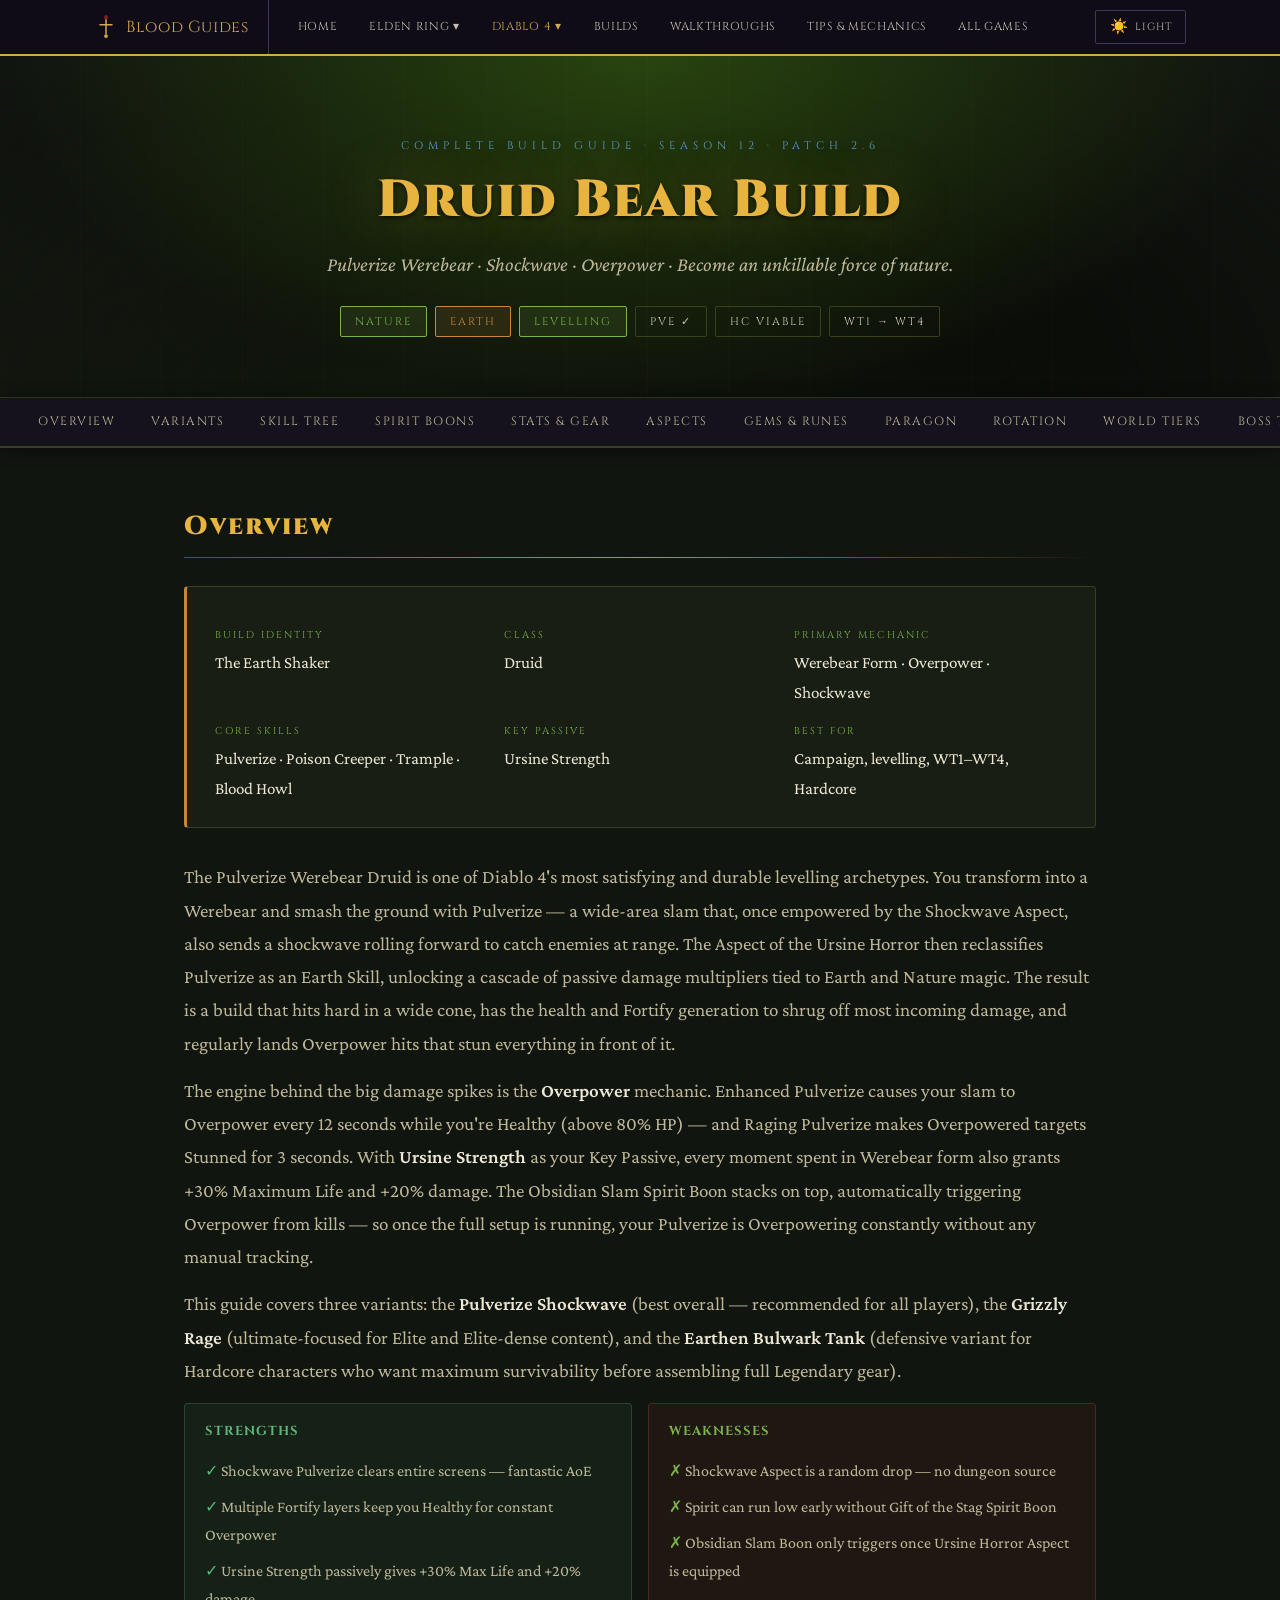
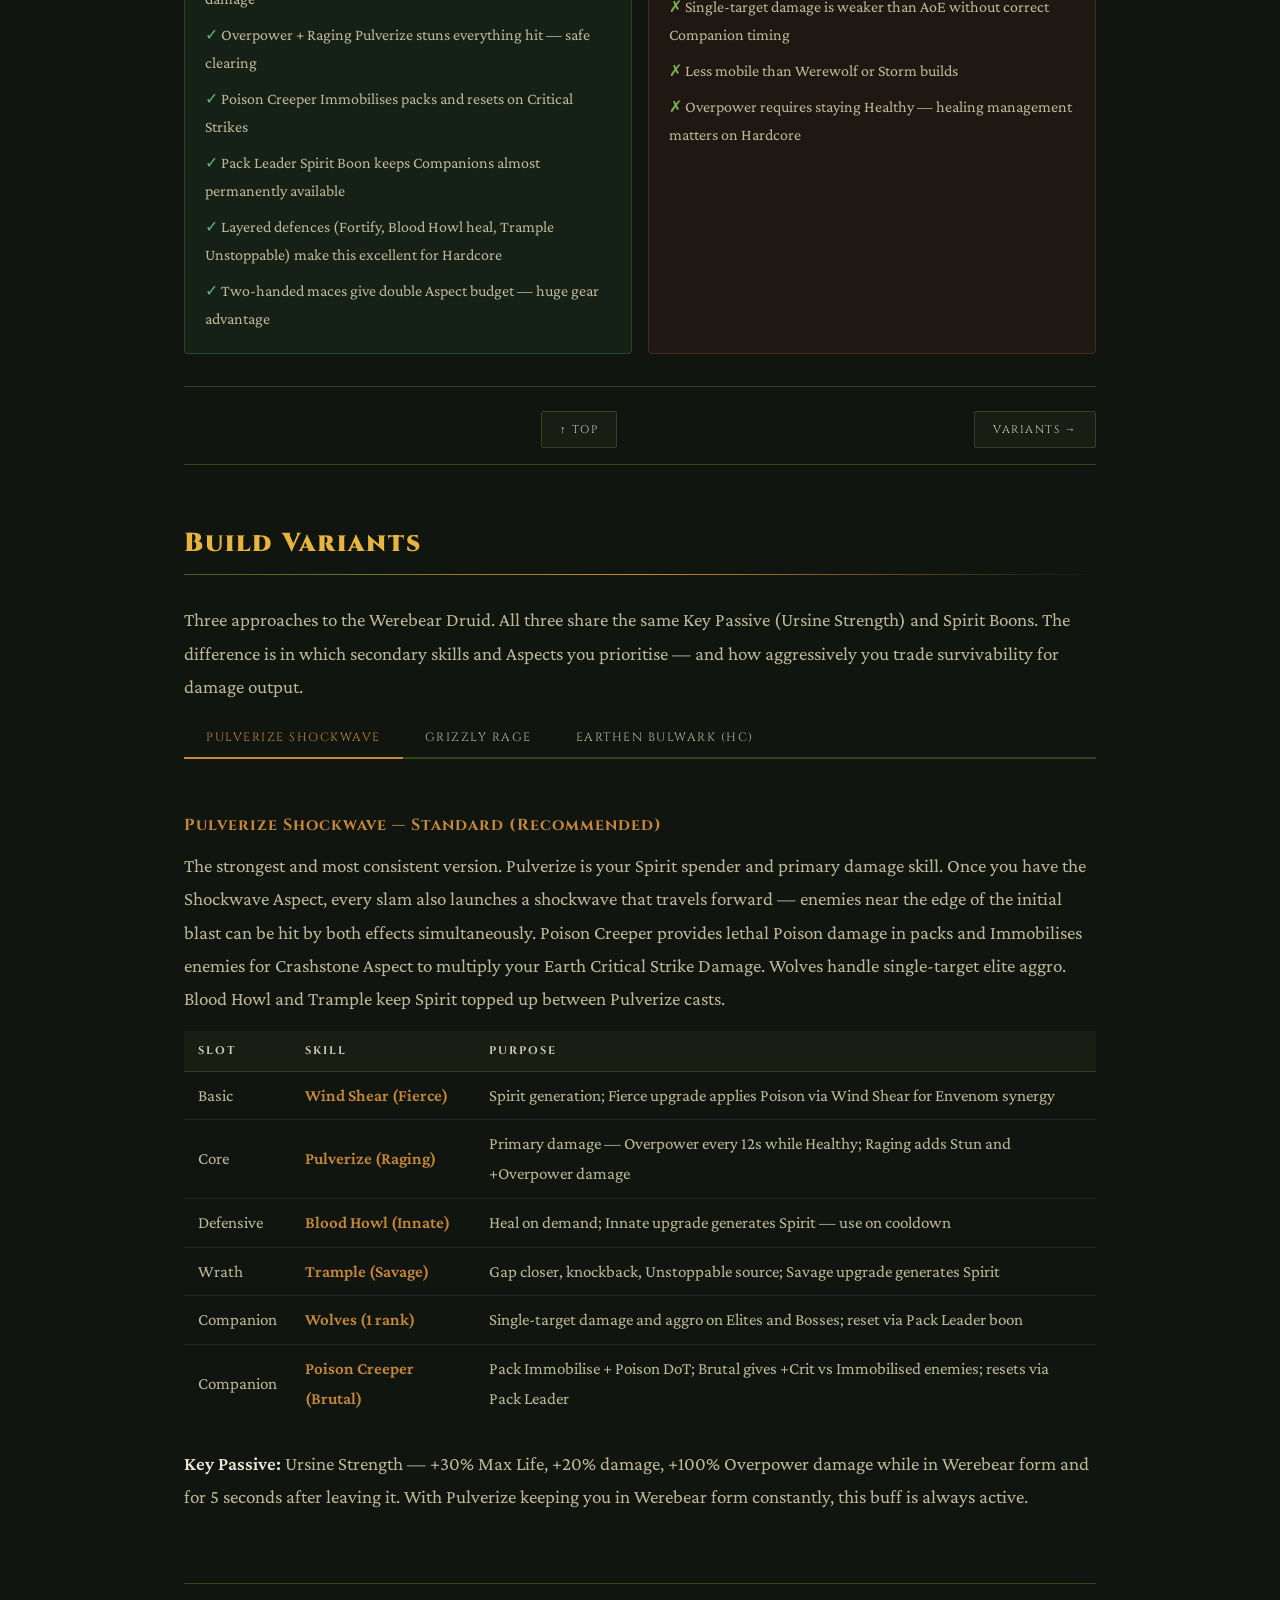
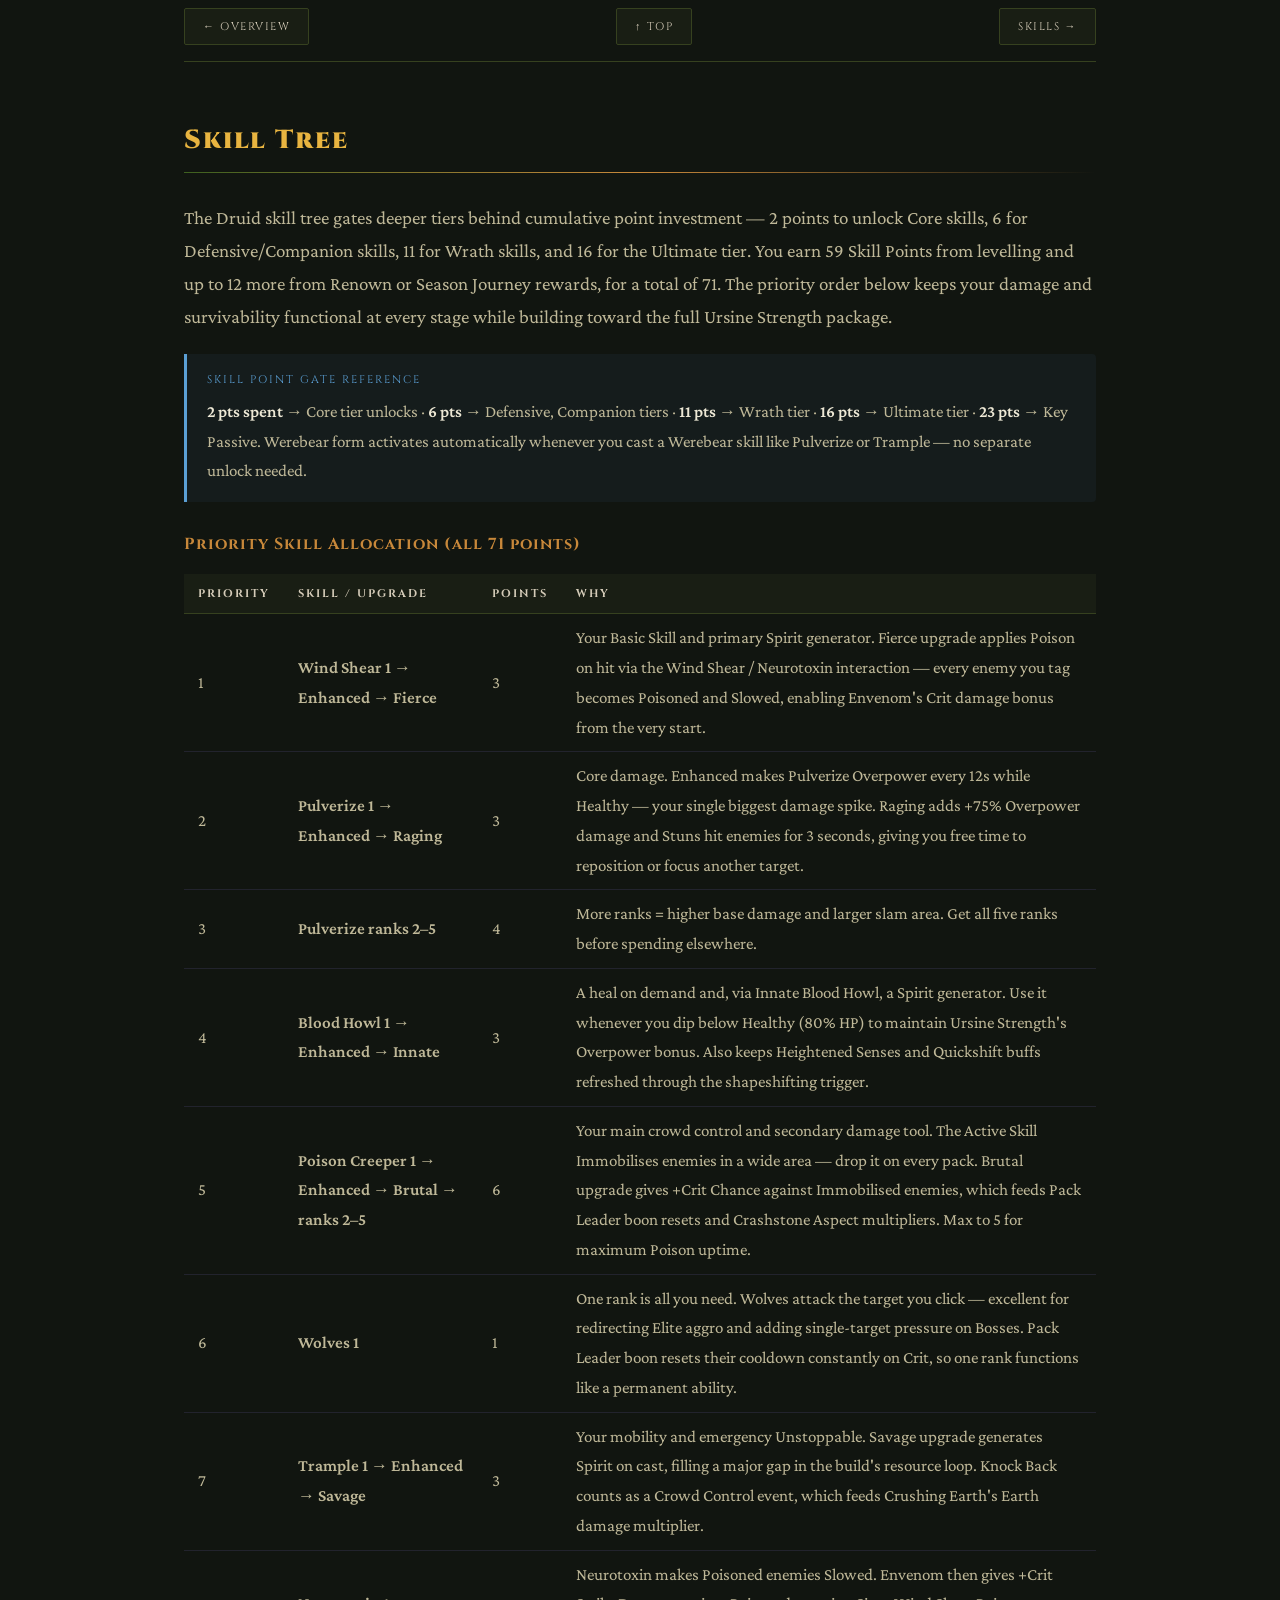
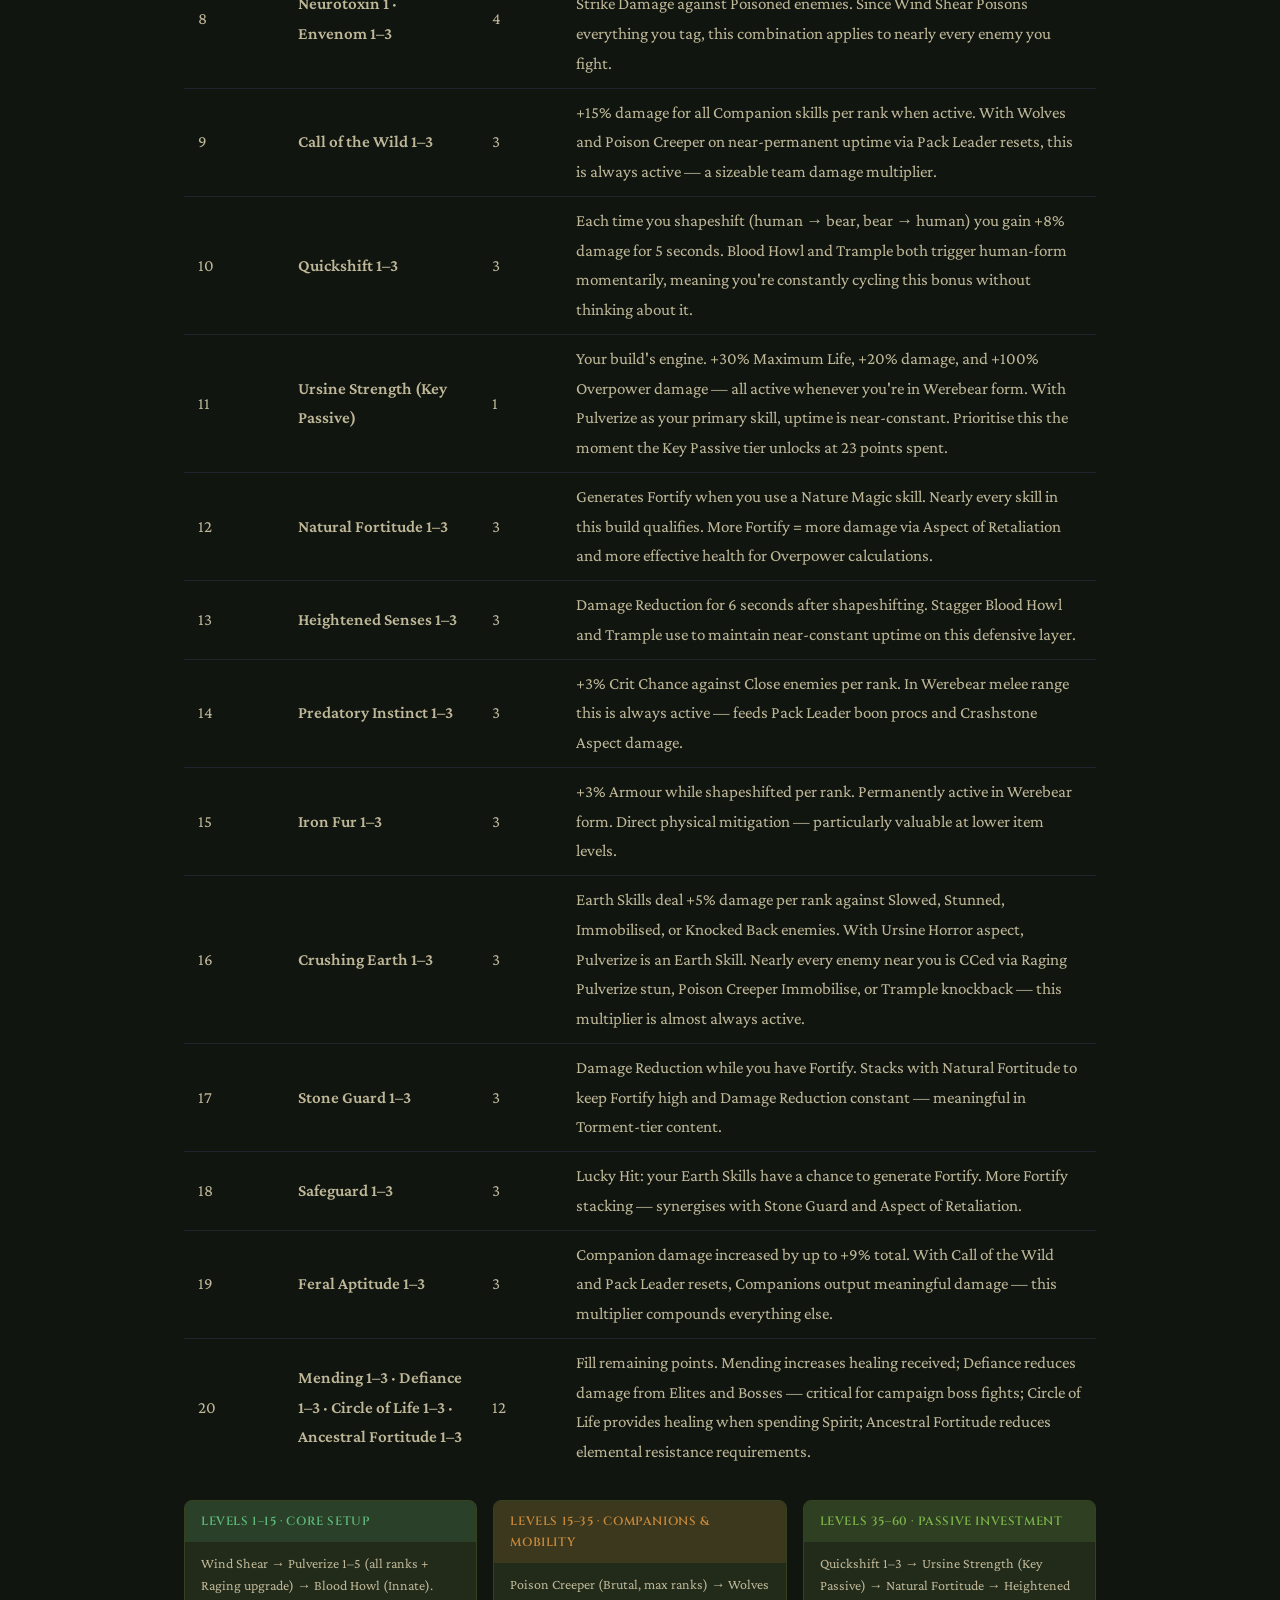
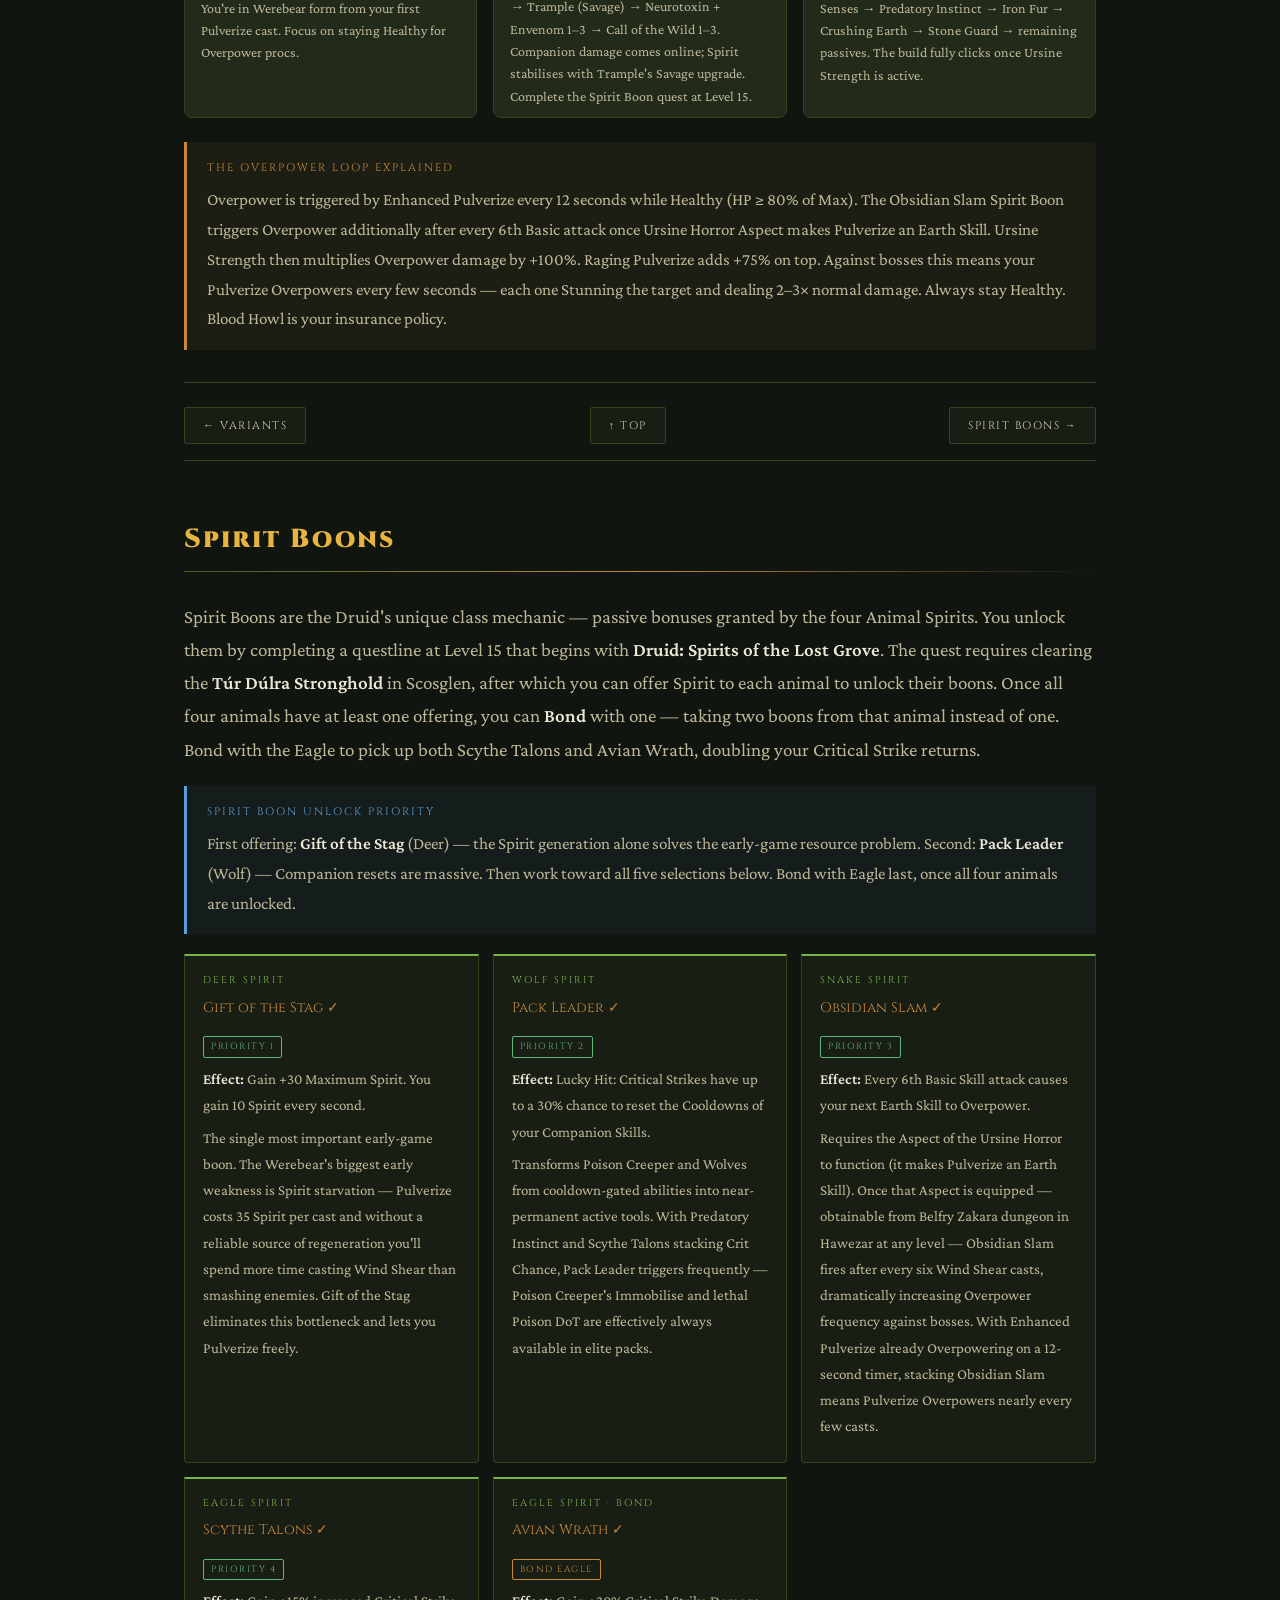
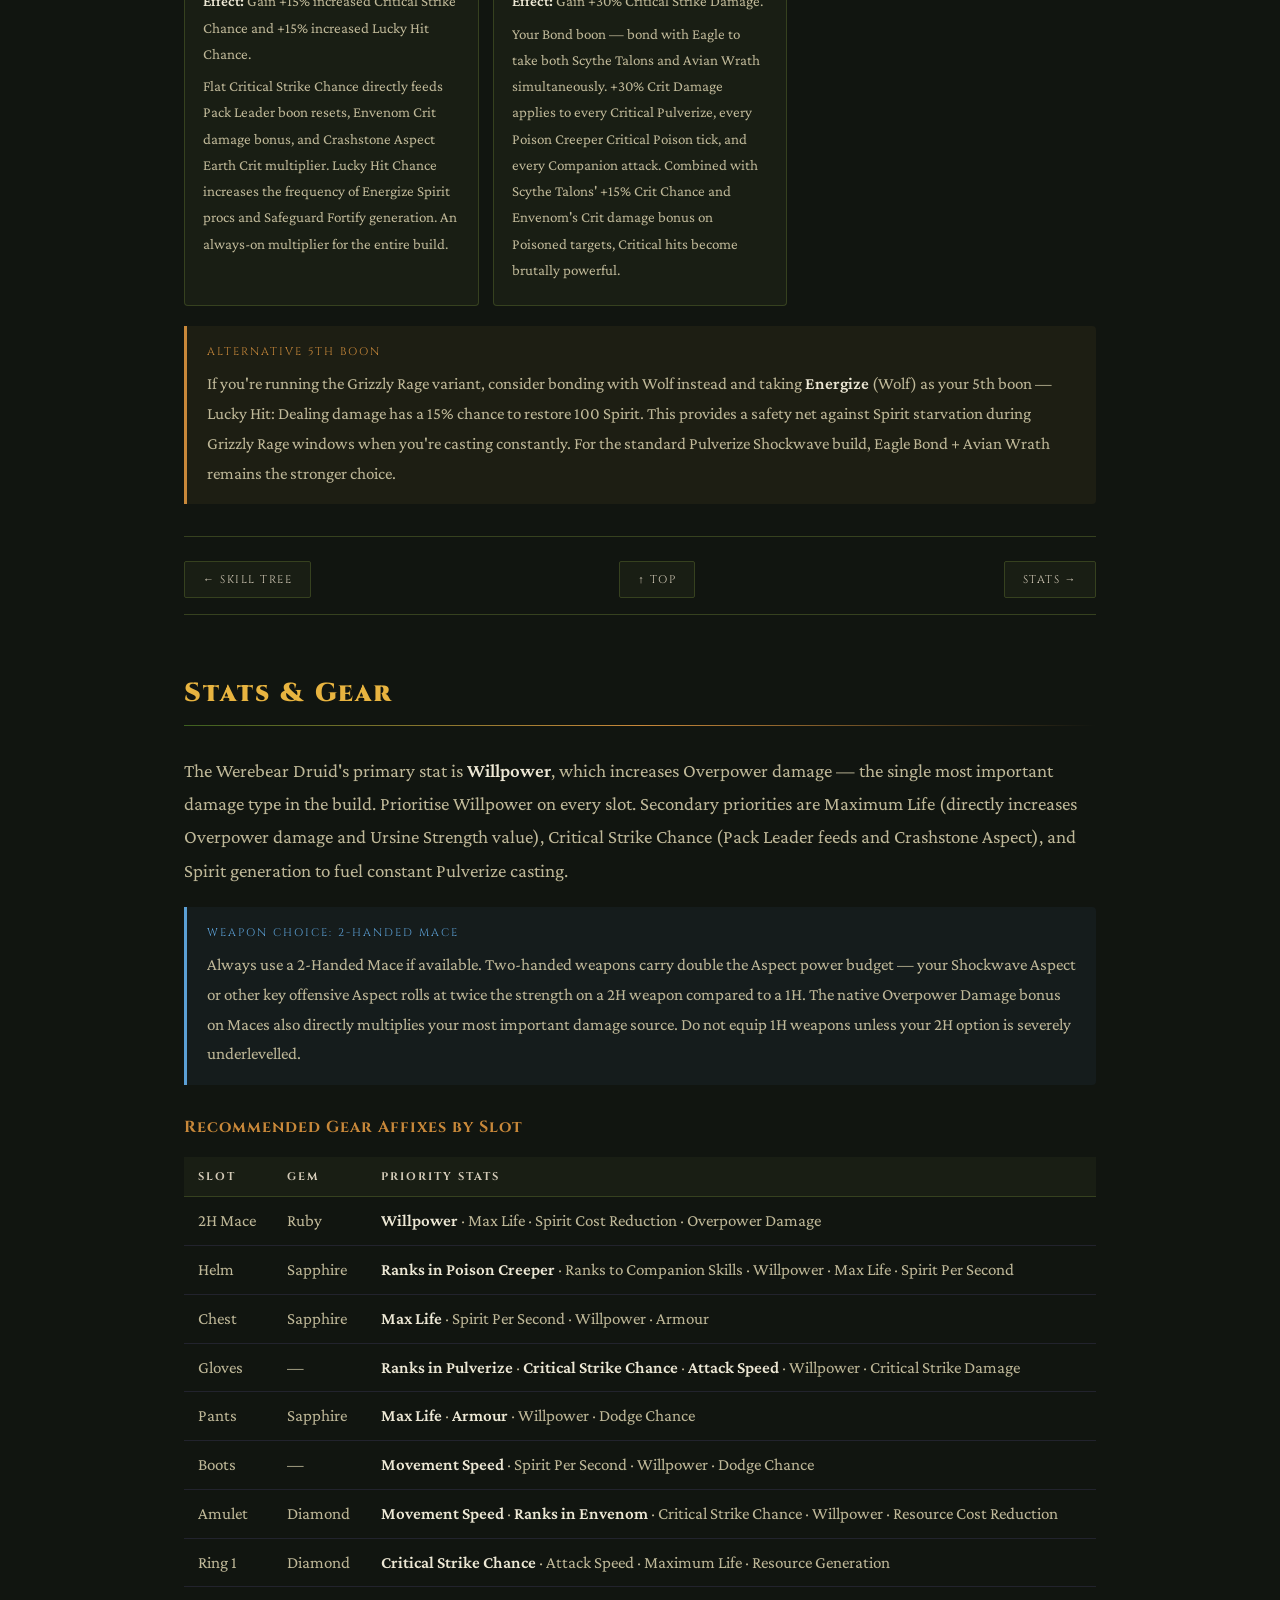
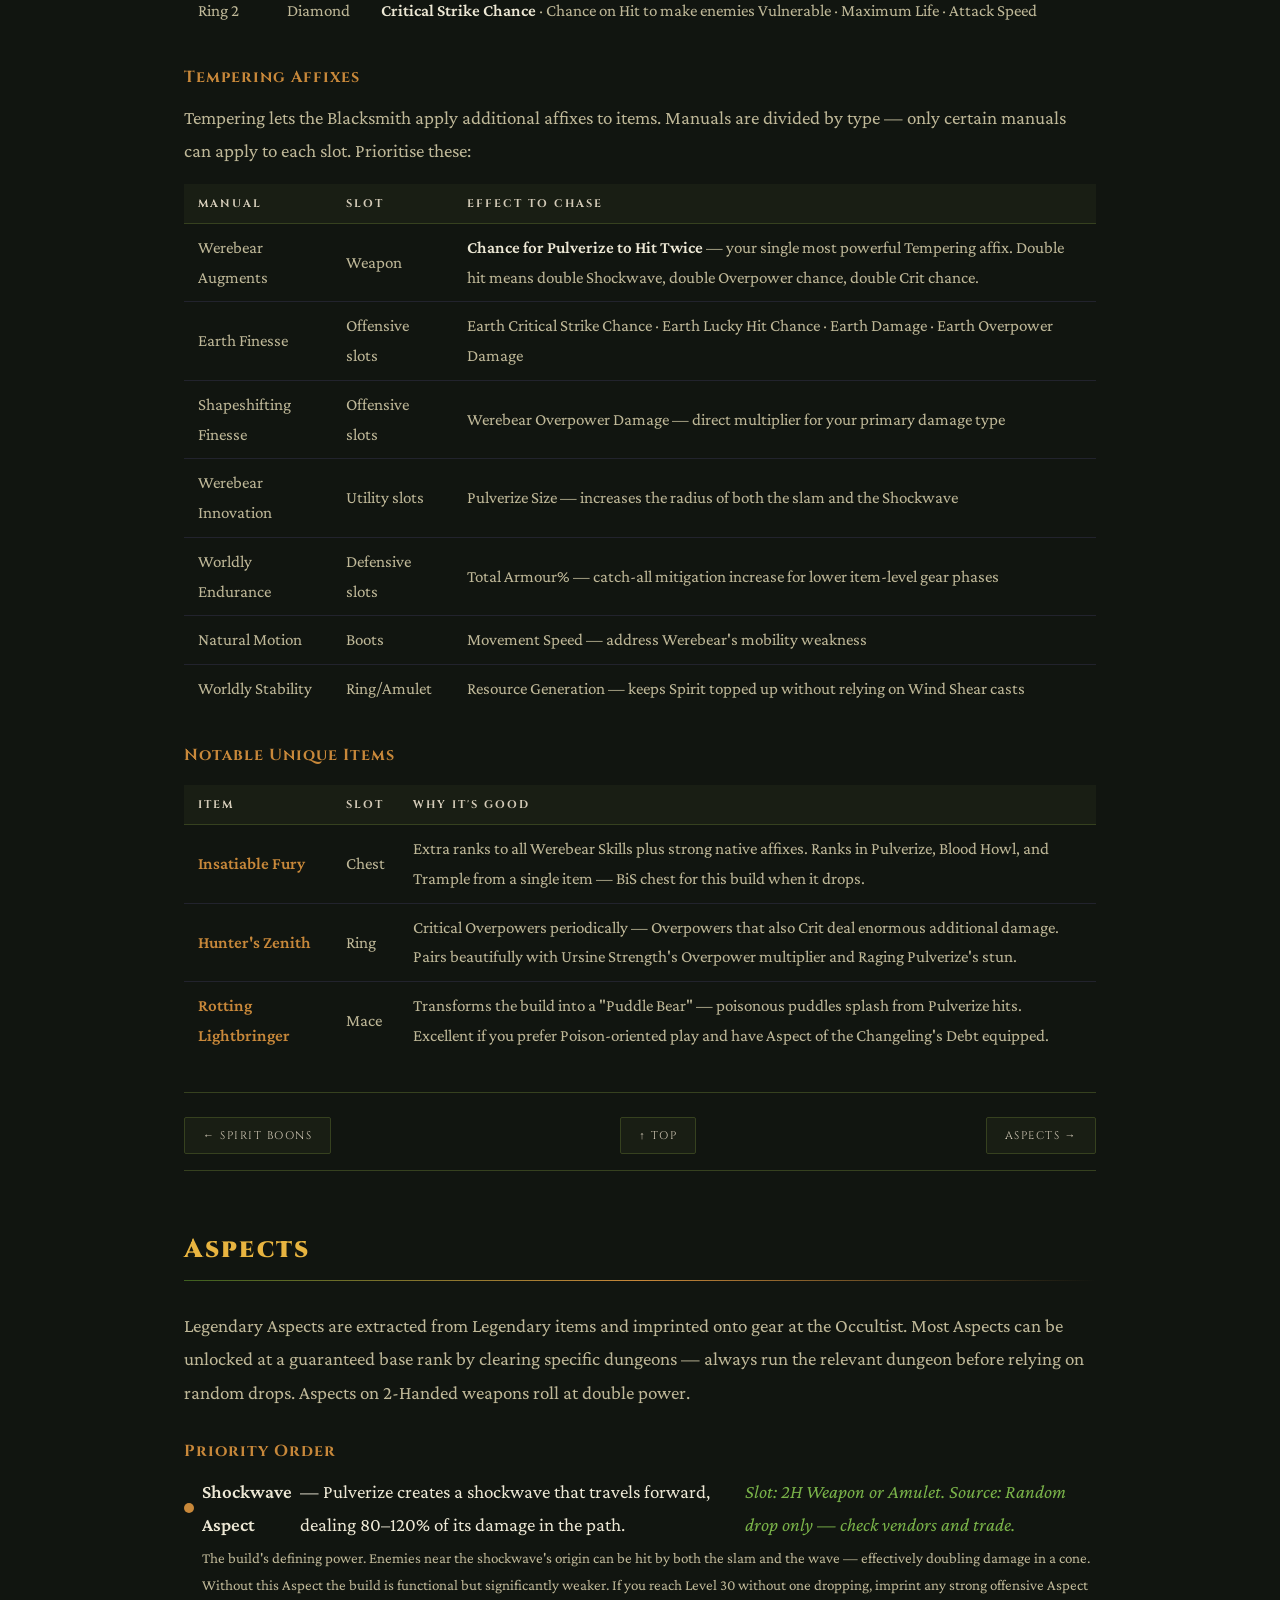
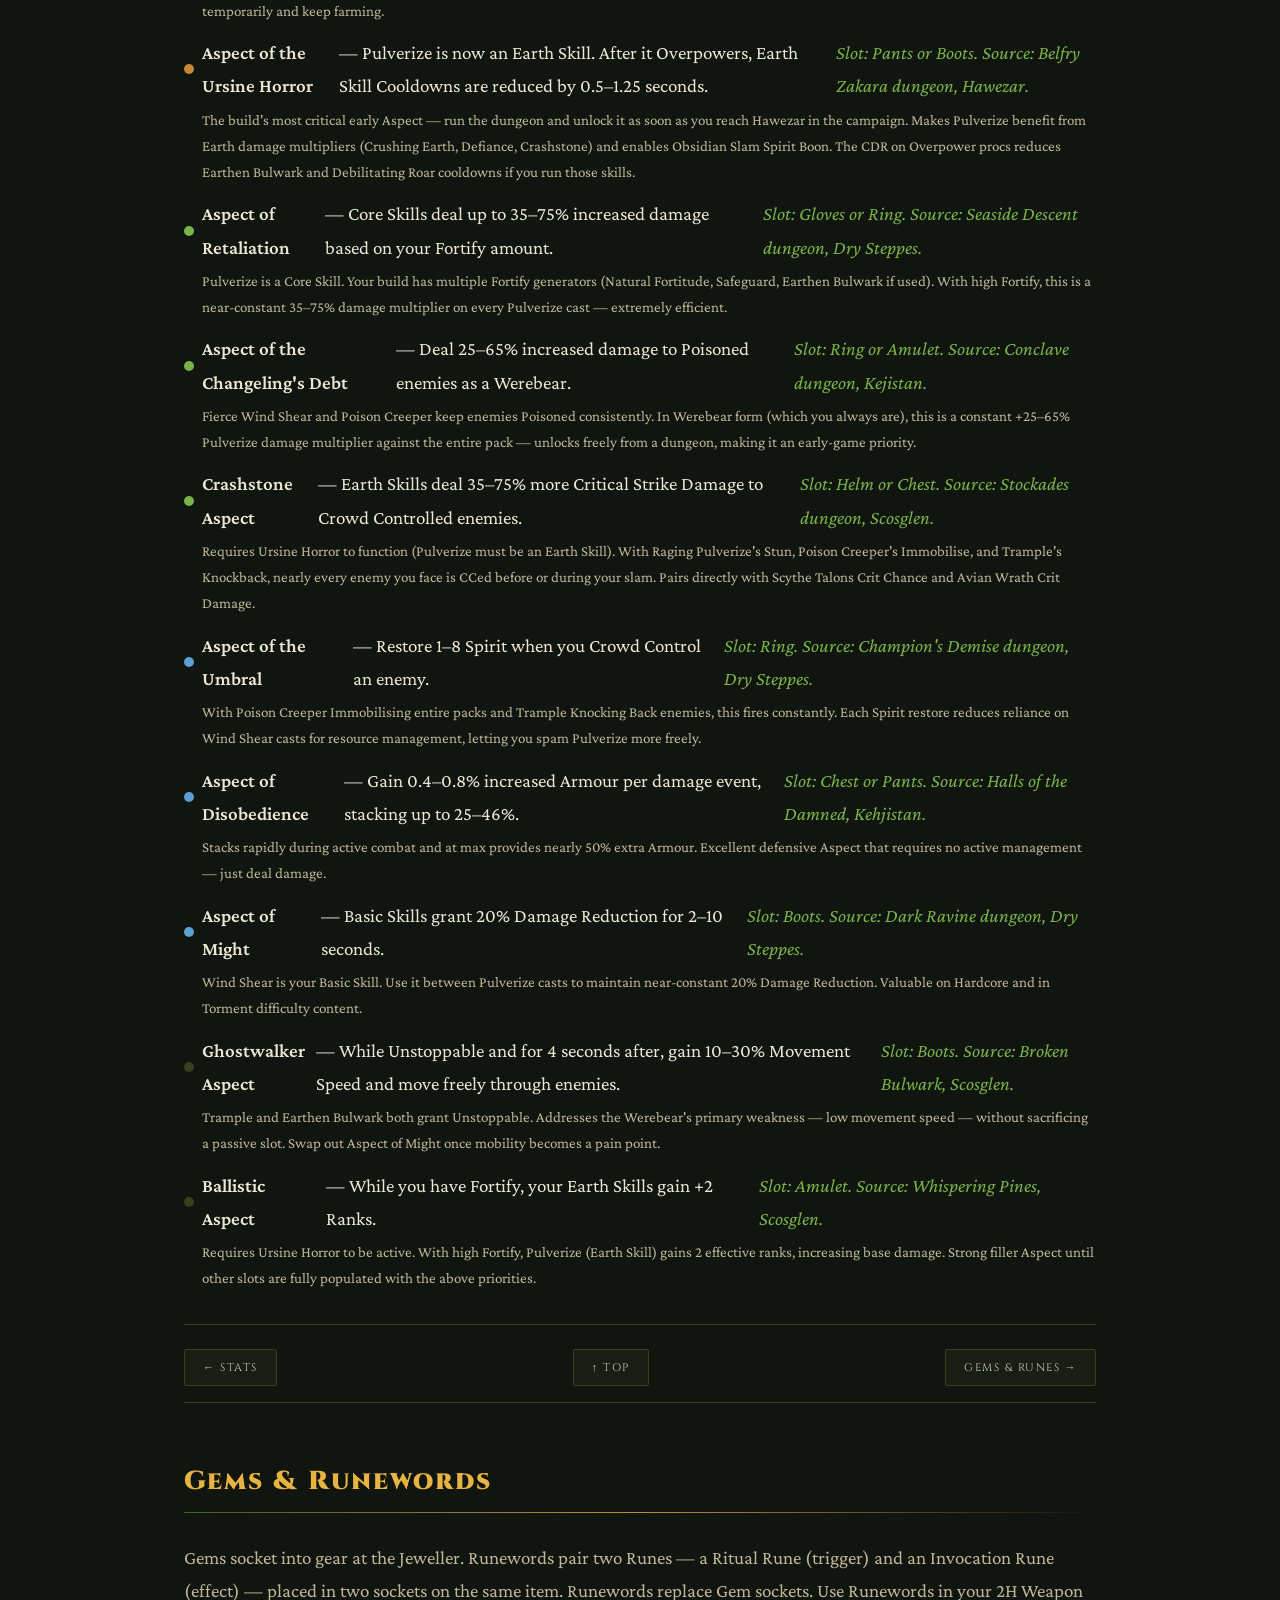
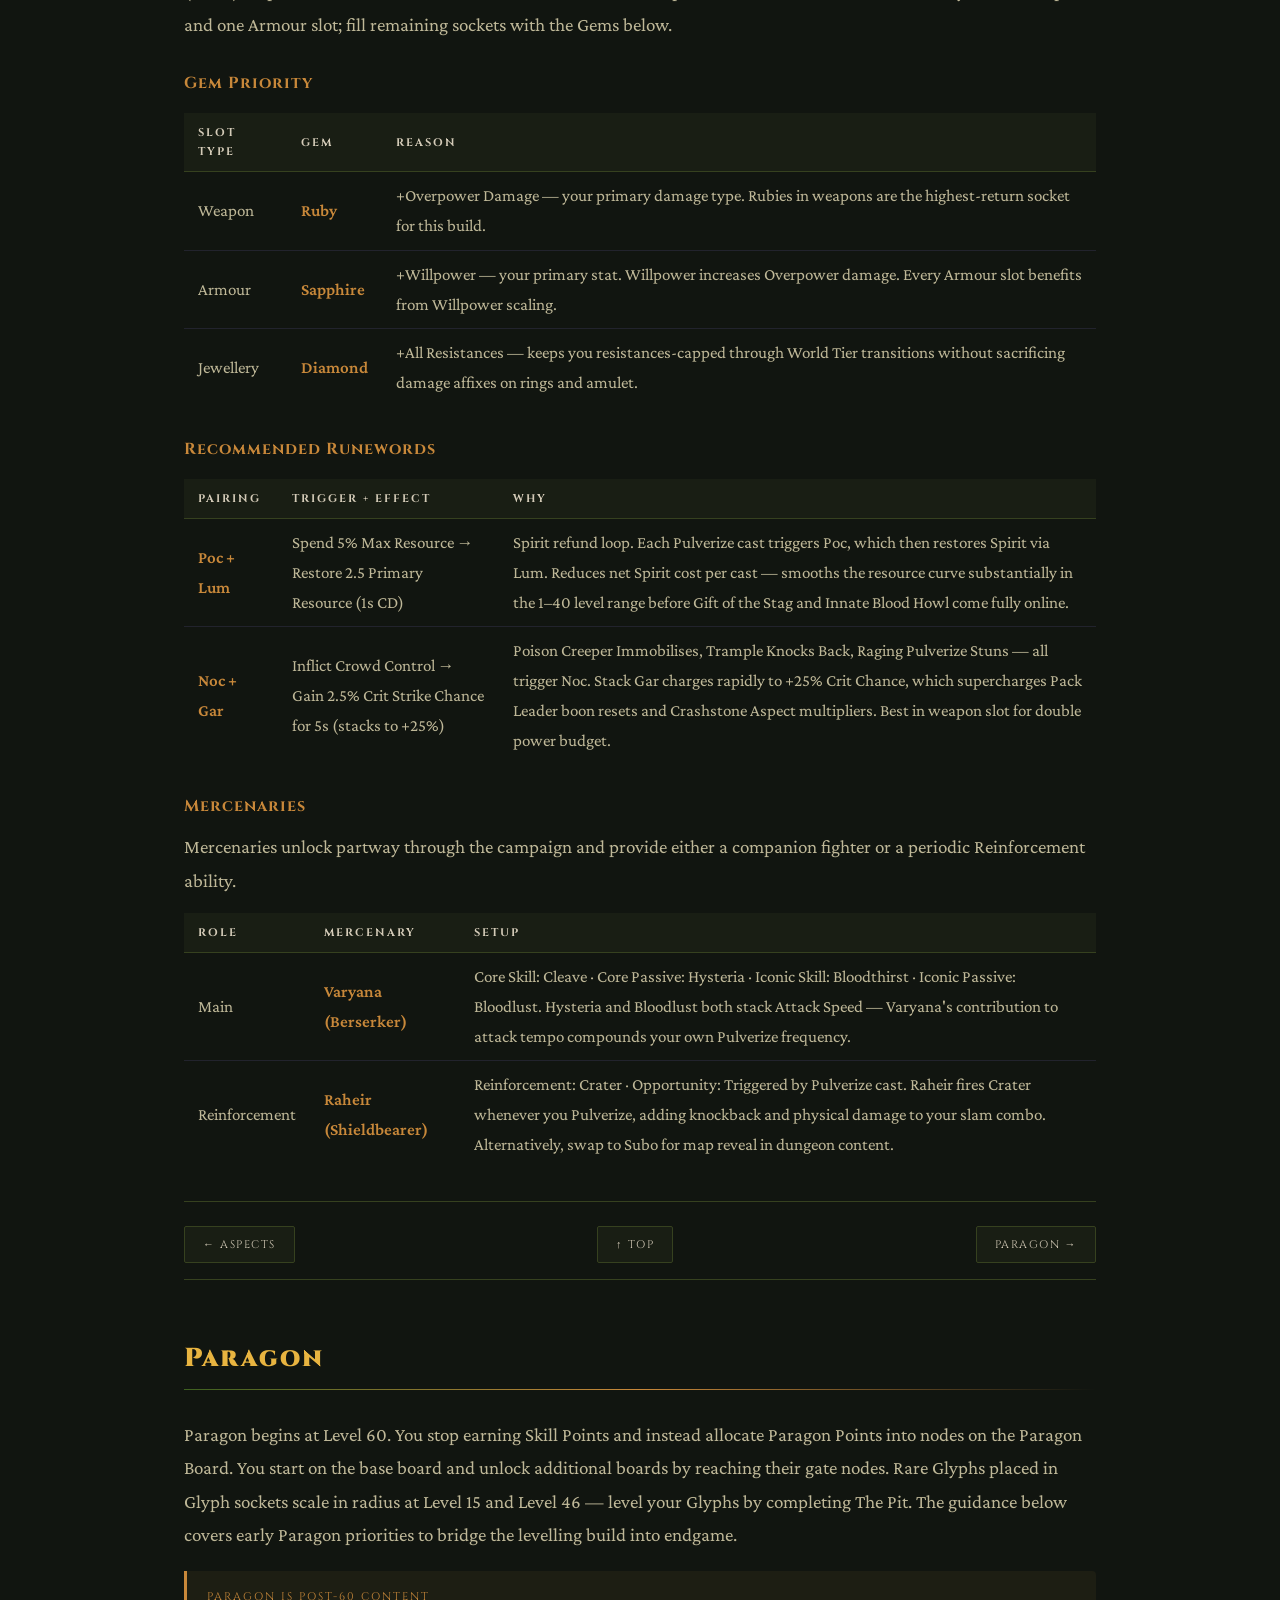
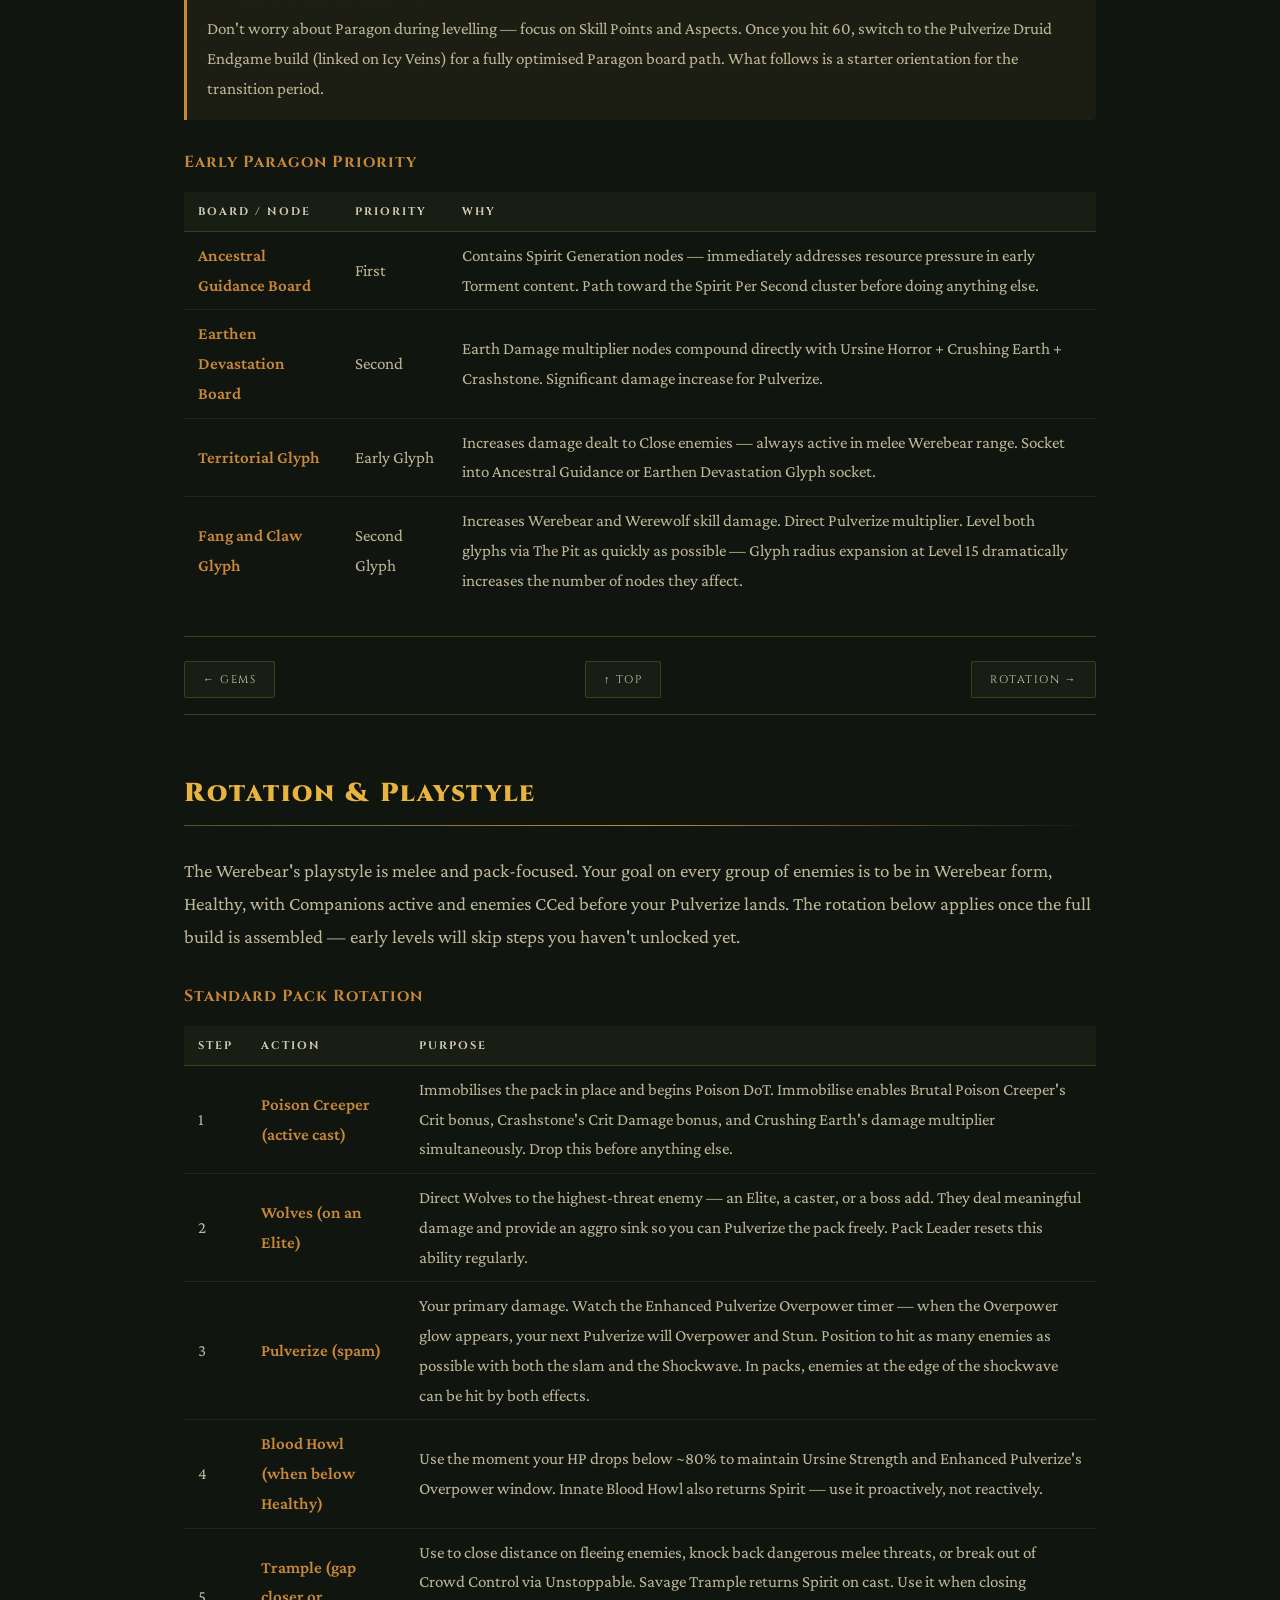
==== diablo4-druid-bear-build/index.html @ 343bcb77 "Add druid build and updates" ====
<!DOCTYPE html>
<html lang="en">
<head>
<meta charset="UTF-8">
<meta name="viewport" content="width=device-width, initial-scale=1.0">
<title>Diablo 4 Druid Bear Build | Pulverize Werebear Levelling Guide</title>
<meta name="description" content="Diablo 4 Druid Werebear levelling build guide. Best skill tree, Spirit Boons, Aspects, gear, and rotation for Pulverize Bear. Updated Season 12 patch 2.6.">
<meta property="og:title" content="Diablo 4 Druid Bear Build | Pulverize Werebear Levelling Guide">
<meta property="og:description" content="Become an unstoppable earth-shattering Werebear. Full Pulverize Druid build — skills, Spirit Boons, Aspects, boss tips. The definitive D4 Druid levelling guide.">
<meta property="og:url" content="https://bloodguides.pages.dev/diablo4-druid-bear-build/">
<meta property="og:site_name" content="Blood Guides">
<meta property="og:image" content="https://bloodguides.pages.dev/og-image.png">
<meta name="twitter:card" content="summary_large_image">
<meta name="twitter:image" content="https://bloodguides.pages.dev/og-image.png">
<link rel="icon" type="image/svg+xml" href="/favicon.svg">
<link rel="preconnect" href="https://fonts.googleapis.com">
<link href="https://fonts.googleapis.com/css2?family=Cinzel:wght@400;600;900&family=Crimson+Pro:ital,wght@0,300;0,400;0,600;1,300;1,400&display=swap" rel="stylesheet">
<link rel="stylesheet" href="/site.css">
<style>
/* Page-specific variables — Druid earth/forest theme */
:root {
  --bg: #111510; --surface: #191e14; --surface2: #222a1a; --border: #36411f;
  --accent: #7ab349; --accent2: #3e6020; --gold: #c8883a; --gold2: #e8b440;
  --text: #ede8d5; --text2: #bfb898; --text3: #d4cbb8;
  --blue: #5b9fd4; --green: #5db87a;
}
/* Druid hero — deep forest earth */
.hero {
  background:
    radial-gradient(ellipse at 50% 0%,   rgba(80,140,20,0.42) 0%, transparent 70%),
    radial-gradient(ellipse at 30% 100%, rgba(122,179,73,0.07) 0%, transparent 60%),
    radial-gradient(ellipse at 50% 100%, rgba(9,11,7,1) 40%,   transparent 100%),
    #111510 !important;
}
/* D4 Druid badge colours */
.badge.green  { color: var(--accent); border-color: var(--accent); background: rgba(122,179,73,0.12); }
.badge.amber  { color: var(--gold);   border-color: var(--gold);   background: rgba(200,136,58,0.12); }
.badge.blue   { color: var(--blue);   border-color: var(--blue);   background: rgba(91,159,212,0.10); }

/* Skill progression cards */
.progression-grid { display: grid; grid-template-columns: repeat(auto-fit, minmax(260px, 1fr)); gap: 16px; margin: 20px 0 24px; }
.prog-stage { background: var(--surface2); border: 1px solid var(--border); border-radius: 8px; overflow: hidden; }
.prog-header { padding: 10px 16px; font-family: 'Cinzel', serif; font-size: 12px; font-weight: 600; letter-spacing: .05em; text-transform: uppercase; }
.prog-header.early { background: rgba(93,184,122,.15); color: var(--green); }
.prog-header.mid   { background: rgba(200,136,58,.15);  color: var(--gold); }
.prog-header.end   { background: rgba(122,179,73,.15);  color: var(--accent); }
.prog-stage > p { padding: 10px 16px; margin: 0; font-size: 14px; line-height: 1.6; }
.prog-stage > p + p { padding-top: 8px; border-top: 1px solid var(--border); }

/* Spirit Boons grid */
.boon-grid { display: grid; grid-template-columns: repeat(auto-fill, minmax(280px, 1fr)); gap: 14px; margin: 16px 0; }
.boon-card { background: var(--surface); border: 1px solid var(--border); border-top: 2px solid var(--accent); border-radius: 0 0 4px 4px; padding: 16px 18px; }
.boon-card .boon-animal { font-family: 'Cinzel', serif; font-size: 10px; letter-spacing: 2px; text-transform: uppercase; color: var(--accent); margin-bottom: 6px; }
.boon-card .boon-name { font-family: 'Cinzel', serif; font-size: 14px; color: var(--gold); margin-bottom: 6px; }
.boon-card .boon-tag { display: inline-block; font-family: 'Cinzel', serif; font-size: 9px; letter-spacing: 1.5px; text-transform: uppercase; padding: 2px 7px; border: 1px solid var(--green); color: var(--green); border-radius: 2px; margin-bottom: 8px; }
.boon-card .boon-tag.bond { border-color: var(--gold); color: var(--gold); }
.boon-card .boon-tag.alt  { border-color: var(--blue); color: var(--blue); }
.boon-card p { font-size: 15px; margin-bottom: 6px; }

/* Skill row key colour */
.skill-row-key { color: var(--gold); font-weight: 600; }

/* Aspect priority bar */
.aspect-priority { display: flex; align-items: center; gap: 8px; margin-bottom: 4px; }
.aspect-dot { width: 10px; height: 10px; border-radius: 50%; background: var(--accent); flex-shrink: 0; }
.aspect-dot.gold { background: var(--gold); }
.aspect-dot.blue { background: var(--blue); }
.aspect-dot.grey { background: var(--border); }
</style>
</head>
<body>
<div id="page-top"></div>

<!-- SITE NAV -->
<header class="site-nav">
  <div class="site-nav-inner">
    <a class="site-nav-logo" href="/">
      <svg viewBox="0 0 64 64" xmlns="http://www.w3.org/2000/svg">
        <line x1="32" y1="4" x2="32" y2="50" stroke="#d4a84c" stroke-width="4" stroke-linecap="round"/>
        <line x1="16" y1="26" x2="48" y2="26" stroke="#d4a84c" stroke-width="4" stroke-linecap="round"/>
        <circle cx="32" cy="56" r="5" fill="#d4a84c"/>
        <ellipse cx="32" cy="6" rx="5" ry="6" fill="#8b1a1a"/>
      </svg>
      Blood Guides
    </a>
    <ul class="site-nav-links">
      <li><a href="/">Home</a></li>
      <li>
        <a href="#">Elden Ring ▾</a>
        <ul>
          <li><a href="/samurai-bleed-build/">Samurai Bleed Build</a></li>
          <li><a href="/elden-ring-tank-build/">Tank Build (Great Shield)</a></li>
          <li><a href="/dragon-faith-build/">Dragon Faith Build</a></li>
        </ul>
      </li>
      <li>
        <a href="#" class="active">Diablo 4 ▾</a>
        <ul>
          <li><a href="/diablo4-necromancer-minion-build/">Necromancer Minion Build</a></li>
          <li><a href="/diablo4-druid-bear-build/">Druid Bear Build</a></li>
        </ul>
      </li>
      <li><a href="/">Builds</a></li>
      <li><a href="/">Walkthroughs</a></li>
      <li><a href="/">Tips &amp; Mechanics</a></li>
      <li><a href="/">All Games</a></li>
    </ul>
    <button class="theme-toggle" title="Toggle light/dark mode">
      <span class="toggle-icon">☀️</span> Light
    </button>
  </div>
</header>

<button id="fab-top" onclick="document.getElementById('page-top').scrollIntoView({behavior:'smooth'})">↑ Top</button>

<!-- HERO -->
<div class="hero">
  <span class="hero-tag">Complete Build Guide · Season 12 · Patch 2.6</span>
  <h1 class="title">Druid Bear Build</h1>
  <p class="subtitle">Pulverize Werebear · Shockwave · Overpower · Become an unkillable force of nature.</p>
  <div class="badges">
    <span class="badge green">Nature</span>
    <span class="badge amber">Earth</span>
    <span class="badge green">Levelling</span>
    <span class="badge">PvE ✓</span>
    <span class="badge">HC Viable</span>
    <span class="badge">WT1 → WT4</span>
  </div>
</div>

<!-- IN-PAGE NAV -->
<nav class="section-nav">
  <ul>
    <li><button onclick="document.getElementById('overview').scrollIntoView({behavior:'smooth'})">Overview</button></li>
    <li><button onclick="document.getElementById('variants').scrollIntoView({behavior:'smooth'})">Variants</button></li>
    <li><button onclick="document.getElementById('skills').scrollIntoView({behavior:'smooth'})">Skill Tree</button></li>
    <li><button onclick="document.getElementById('boons').scrollIntoView({behavior:'smooth'})">Spirit Boons</button></li>
    <li><button onclick="document.getElementById('stats').scrollIntoView({behavior:'smooth'})">Stats &amp; Gear</button></li>
    <li><button onclick="document.getElementById('aspects').scrollIntoView({behavior:'smooth'})">Aspects</button></li>
    <li><button onclick="document.getElementById('gems').scrollIntoView({behavior:'smooth'})">Gems &amp; Runes</button></li>
    <li><button onclick="document.getElementById('paragon').scrollIntoView({behavior:'smooth'})">Paragon</button></li>
    <li><button onclick="document.getElementById('rotation').scrollIntoView({behavior:'smooth'})">Rotation</button></li>
    <li><button onclick="document.getElementById('worldtiers').scrollIntoView({behavior:'smooth'})">World Tiers</button></li>
    <li><button onclick="document.getElementById('bosses').scrollIntoView({behavior:'smooth'})">Boss Tips</button></li>
    <li><button onclick="document.getElementById('tips').scrollIntoView({behavior:'smooth'})">Quick Tips</button></li>
  </ul>
</nav>

<div class="content">

<!-- OVERVIEW -->
<section id="overview">
  <h2>Overview</h2>
  <div class="section-rule"></div>

  <div class="summary-box">
    <div class="summary-grid">
      <div class="summary-item"><span class="summary-label">Build Identity</span><span class="summary-value">The Earth Shaker</span></div>
      <div class="summary-item"><span class="summary-label">Class</span><span class="summary-value">Druid</span></div>
      <div class="summary-item"><span class="summary-label">Primary Mechanic</span><span class="summary-value">Werebear Form · Overpower · Shockwave</span></div>
      <div class="summary-item"><span class="summary-label">Core Skills</span><span class="summary-value">Pulverize · Poison Creeper · Trample · Blood Howl</span></div>
      <div class="summary-item"><span class="summary-label">Key Passive</span><span class="summary-value">Ursine Strength</span></div>
      <div class="summary-item"><span class="summary-label">Best For</span><span class="summary-value">Campaign, levelling, WT1–WT4, Hardcore</span></div>
    </div>
  </div>

  <p>The Pulverize Werebear Druid is one of Diablo 4's most satisfying and durable levelling archetypes. You transform into a Werebear and smash the ground with Pulverize — a wide-area slam that, once empowered by the Shockwave Aspect, also sends a shockwave rolling forward to catch enemies at range. The Aspect of the Ursine Horror then reclassifies Pulverize as an Earth Skill, unlocking a cascade of passive damage multipliers tied to Earth and Nature magic. The result is a build that hits hard in a wide cone, has the health and Fortify generation to shrug off most incoming damage, and regularly lands Overpower hits that stun everything in front of it.</p>

  <p>The engine behind the big damage spikes is the <strong>Overpower</strong> mechanic. Enhanced Pulverize causes your slam to Overpower every 12 seconds while you're Healthy (above 80% HP) — and Raging Pulverize makes Overpowered targets Stunned for 3 seconds. With <strong>Ursine Strength</strong> as your Key Passive, every moment spent in Werebear form also grants +30% Maximum Life and +20% damage. The Obsidian Slam Spirit Boon stacks on top, automatically triggering Overpower from kills — so once the full setup is running, your Pulverize is Overpowering constantly without any manual tracking.</p>

  <p>This guide covers three variants: the <strong>Pulverize Shockwave</strong> (best overall — recommended for all players), the <strong>Grizzly Rage</strong> (ultimate-focused for Elite and Elite-dense content), and the <strong>Earthen Bulwark Tank</strong> (defensive variant for Hardcore characters who want maximum survivability before assembling full Legendary gear).</p>

  <div class="pro-con-grid">
    <div class="pro-box">
      <h4>Strengths</h4>
      <ul>
        <li>Shockwave Pulverize clears entire screens — fantastic AoE</li>
        <li>Multiple Fortify layers keep you Healthy for constant Overpower</li>
        <li>Ursine Strength passively gives +30% Max Life and +20% damage</li>
        <li>Overpower + Raging Pulverize stuns everything hit — safe clearing</li>
        <li>Poison Creeper Immobilises packs and resets on Critical Strikes</li>
        <li>Pack Leader Spirit Boon keeps Companions almost permanently available</li>
        <li>Layered defences (Fortify, Blood Howl heal, Trample Unstoppable) make this excellent for Hardcore</li>
        <li>Two-handed maces give double Aspect budget — huge gear advantage</li>
      </ul>
    </div>
    <div class="con-box">
      <h4>Weaknesses</h4>
      <ul>
        <li>Shockwave Aspect is a random drop — no dungeon source</li>
        <li>Spirit can run low early without Gift of the Stag Spirit Boon</li>
        <li>Obsidian Slam Boon only triggers once Ursine Horror Aspect is equipped</li>
        <li>Single-target damage is weaker than AoE without correct Companion timing</li>
        <li>Less mobile than Werewolf or Storm builds</li>
        <li>Overpower requires staying Healthy — healing management matters on Hardcore</li>
      </ul>
    </div>
  </div>

  <div class="section-footer">
    <span></span>
    <button class="sec-btn center" onclick="document.getElementById('page-top').scrollIntoView({behavior:'smooth'})">↑ Top</button>
    <button class="sec-btn" onclick="document.getElementById('variants').scrollIntoView({behavior:'smooth'})">Variants →</button>
  </div>
</section>

<!-- VARIANTS -->
<section id="variants">
  <h2>Build Variants</h2>
  <div class="section-rule"></div>

  <p>Three approaches to the Werebear Druid. All three share the same Key Passive (Ursine Strength) and Spirit Boons. The difference is in which secondary skills and Aspects you prioritise — and how aggressively you trade survivability for damage output.</p>

  <div class="tabs">
    <button class="tab-btn active" onclick="switchTab(event,'shockwave')">Pulverize Shockwave</button>
    <button class="tab-btn" onclick="switchTab(event,'rage')">Grizzly Rage</button>
    <button class="tab-btn" onclick="switchTab(event,'tank')">Earthen Bulwark (HC)</button>
  </div>

  <div class="tab-panel active" id="tab-shockwave">
    <h3>Pulverize Shockwave — Standard (Recommended)</h3>
    <p>The strongest and most consistent version. Pulverize is your Spirit spender and primary damage skill. Once you have the Shockwave Aspect, every slam also launches a shockwave that travels forward — enemies near the edge of the initial blast can be hit by both effects simultaneously. Poison Creeper provides lethal Poison damage in packs and Immobilises enemies for Crashstone Aspect to multiply your Earth Critical Strike Damage. Wolves handle single-target elite aggro. Blood Howl and Trample keep Spirit topped up between Pulverize casts.</p>
    <table class="data-table">
      <tr><th>Slot</th><th>Skill</th><th>Purpose</th></tr>
      <tr><td>Basic</td><td class="highlight">Wind Shear (Fierce)</td><td>Spirit generation; Fierce upgrade applies Poison via Wind Shear for Envenom synergy</td></tr>
      <tr><td>Core</td><td class="highlight">Pulverize (Raging)</td><td>Primary damage — Overpower every 12s while Healthy; Raging adds Stun and +Overpower damage</td></tr>
      <tr><td>Defensive</td><td class="highlight">Blood Howl (Innate)</td><td>Heal on demand; Innate upgrade generates Spirit — use on cooldown</td></tr>
      <tr><td>Wrath</td><td class="highlight">Trample (Savage)</td><td>Gap closer, knockback, Unstoppable source; Savage upgrade generates Spirit</td></tr>
      <tr><td>Companion</td><td class="highlight">Wolves (1 rank)</td><td>Single-target damage and aggro on Elites and Bosses; reset via Pack Leader boon</td></tr>
      <tr><td>Companion</td><td class="highlight">Poison Creeper (Brutal)</td><td>Pack Immobilise + Poison DoT; Brutal gives +Crit vs Immobilised enemies; resets via Pack Leader</td></tr>
    </table>
    <p><strong>Key Passive:</strong> Ursine Strength — +30% Max Life, +20% damage, +100% Overpower damage while in Werebear form and for 5 seconds after leaving it. With Pulverize keeping you in Werebear form constantly, this buff is always active.</p>
  </div>

  <div class="tab-panel" id="tab-rage">
    <h3>Grizzly Rage — Ultimate Burst</h3>
    <p>Swaps Wolves for the Grizzly Rage ultimate. During Grizzly Rage you transform into a massive Dire Werebear — all damage is increased, you become Unstoppable, and your attacks apply Vulnerable. Prime Grizzly Rage extends the duration each time you kill an enemy, meaning in elite-dense content it barely expires. Look for the Aspect of the Rampaging Werebeast to further extend duration on Crit, and Aspect of the Rabid Bear to make Trample during Grizzly Rage apply Rabies. Excellent for Helltides, Legion events, and any content with dense enemy packs.</p>
    <table class="data-table">
      <tr><th>Slot</th><th>Skill</th><th>Notes</th></tr>
      <tr><td>Basic</td><td class="highlight">Wind Shear (Fierce)</td><td>Spirit gen + Poison application</td></tr>
      <tr><td>Core</td><td class="highlight">Pulverize (Raging)</td><td>Primary damage; Overpower stuns</td></tr>
      <tr><td>Defensive</td><td class="highlight">Blood Howl (Innate)</td><td>Heal + Spirit; maintain Healthy status for Ursine Strength</td></tr>
      <tr><td>Wrath</td><td class="highlight">Trample (Savage)</td><td>Spirit gen, knockback, Unstoppable; combos with Rabid Bear aspect in Grizzly Rage</td></tr>
      <tr><td>Companion</td><td class="highlight">Poison Creeper (Brutal)</td><td>Immobilise + Poison; Crit synergy</td></tr>
      <tr><td>Ultimate</td><td class="highlight">Grizzly Rage (Prime)</td><td>Dire Werebear form — all damage up, Unstoppable, applies Vulnerable; Prime extends on kills</td></tr>
    </table>
    <p><strong>Aspect priority shift:</strong> Add <strong>Aspect of the Rampaging Werebeast</strong> (extends Grizzly Rage on Crit) to Amulet or Helm. Replace Pack Leader cooldown resets with Calm Before the Storm Spirit Boon if you find Grizzly Rage expiring too quickly between elite packs.</p>
  </div>

  <div class="tab-panel" id="tab-tank">
    <h3>Earthen Bulwark — Hardcore / Maximum Survivability</h3>
    <p>Replaces Wolves and Trample with Earthen Bulwark and Debilitating Roar. Earthen Bulwark generates a massive barrier, makes you Unstoppable, and creates Fortify. Debilitating Roar reduces all nearby enemy damage by 70% and generates further Fortify. With the Aspect of Retaliation, all that Fortify directly increases your Pulverize damage — so the defensive investment pays offensive dividends. The downside is less Spirit generation (no Savage Trample), but Innate Blood Howl and Gift of the Stag cover the gap adequately during levelling. Recommended for any Hardcore character until they have Legendary Aspects assembled.</p>
    <table class="data-table">
      <tr><th>Slot</th><th>Skill</th><th>Notes</th></tr>
      <tr><td>Basic</td><td class="highlight">Wind Shear (Fierce)</td><td>Spirit gen + Poison</td></tr>
      <tr><td>Core</td><td class="highlight">Pulverize (Raging)</td><td>Primary damage, Overpower stun</td></tr>
      <tr><td>Defensive</td><td class="highlight">Blood Howl (Innate)</td><td>Essential — heal + Spirit gen</td></tr>
      <tr><td>Defensive</td><td class="highlight">Earthen Bulwark (Preserving)</td><td>Barrier + Unstoppable + Fortify; Preserving upgrade extends barrier duration</td></tr>
      <tr><td>Wrath</td><td class="highlight">Debilitating Roar (Preserving)</td><td>−70% enemy damage aura; Preserving generates Fortify; use every cooldown</td></tr>
      <tr><td>Companion</td><td class="highlight">Poison Creeper (Brutal)</td><td>Immobilise + Poison; essential for crowd control and Crashstone synergy</td></tr>
    </table>
    <p><strong>HC Priority shift:</strong> Take Defiance 3 points earlier than the standard guide suggests (around Level 20–25). The damage reduction against Elites and Bosses is always-on once invested and requires zero management. Stagger Earthen Bulwark and Debilitating Roar every 5 seconds with Quickshift 3/3 to maintain the 8% damage buff from shapeshifting transitions.</p>
  </div>

  <div class="section-footer">
    <button class="sec-btn" onclick="document.getElementById('overview').scrollIntoView({behavior:'smooth'})">← Overview</button>
    <button class="sec-btn center" onclick="document.getElementById('page-top').scrollIntoView({behavior:'smooth'})">↑ Top</button>
    <button class="sec-btn" onclick="document.getElementById('skills').scrollIntoView({behavior:'smooth'})">Skills →</button>
  </div>
</section>

<!-- SKILL TREE -->
<section id="skills">
  <h2>Skill Tree</h2>
  <div class="section-rule"></div>

  <p>The Druid skill tree gates deeper tiers behind cumulative point investment — 2 points to unlock Core skills, 6 for Defensive/Companion skills, 11 for Wrath skills, and 16 for the Ultimate tier. You earn 59 Skill Points from levelling and up to 12 more from Renown or Season Journey rewards, for a total of 71. The priority order below keeps your damage and survivability functional at every stage while building toward the full Ursine Strength package.</p>

  <div class="callout blue">
    <div class="callout-title">Skill Point Gate Reference</div>
    <p><strong>2 pts spent</strong> → Core tier unlocks · <strong>6 pts</strong> → Defensive, Companion tiers · <strong>11 pts</strong> → Wrath tier · <strong>16 pts</strong> → Ultimate tier · <strong>23 pts</strong> → Key Passive. Werebear form activates automatically whenever you cast a Werebear skill like Pulverize or Trample — no separate unlock needed.</p>
  </div>

  <h3>Priority Skill Allocation (all 71 points)</h3>

  <table class="data-table">
    <tr><th>Priority</th><th>Skill / Upgrade</th><th>Points</th><th>Why</th></tr>
    <tr><td>1</td><td class="skill-row-key">Wind Shear 1 → Enhanced → Fierce</td><td>3</td><td>Your Basic Skill and primary Spirit generator. Fierce upgrade applies Poison on hit via the Wind Shear / Neurotoxin interaction — every enemy you tag becomes Poisoned and Slowed, enabling Envenom's Crit damage bonus from the very start.</td></tr>
    <tr><td>2</td><td class="skill-row-key">Pulverize 1 → Enhanced → Raging</td><td>3</td><td>Core damage. Enhanced makes Pulverize Overpower every 12s while Healthy — your single biggest damage spike. Raging adds +75% Overpower damage and Stuns hit enemies for 3 seconds, giving you free time to reposition or focus another target.</td></tr>
    <tr><td>3</td><td class="skill-row-key">Pulverize ranks 2–5</td><td>4</td><td>More ranks = higher base damage and larger slam area. Get all five ranks before spending elsewhere.</td></tr>
    <tr><td>4</td><td class="skill-row-key">Blood Howl 1 → Enhanced → Innate</td><td>3</td><td>A heal on demand and, via Innate Blood Howl, a Spirit generator. Use it whenever you dip below Healthy (80% HP) to maintain Ursine Strength's Overpower bonus. Also keeps Heightened Senses and Quickshift buffs refreshed through the shapeshifting trigger.</td></tr>
    <tr><td>5</td><td class="skill-row-key">Poison Creeper 1 → Enhanced → Brutal → ranks 2–5</td><td>6</td><td>Your main crowd control and secondary damage tool. The Active Skill Immobilises enemies in a wide area — drop it on every pack. Brutal upgrade gives +Crit Chance against Immobilised enemies, which feeds Pack Leader boon resets and Crashstone Aspect multipliers. Max to 5 for maximum Poison uptime.</td></tr>
    <tr><td>6</td><td class="skill-row-key">Wolves 1</td><td>1</td><td>One rank is all you need. Wolves attack the target you click — excellent for redirecting Elite aggro and adding single-target pressure on Bosses. Pack Leader boon resets their cooldown constantly on Crit, so one rank functions like a permanent ability.</td></tr>
    <tr><td>7</td><td class="skill-row-key">Trample 1 → Enhanced → Savage</td><td>3</td><td>Your mobility and emergency Unstoppable. Savage upgrade generates Spirit on cast, filling a major gap in the build's resource loop. Knock Back counts as a Crowd Control event, which feeds Crushing Earth's Earth damage multiplier.</td></tr>
    <tr><td>8</td><td class="skill-row-key">Neurotoxin 1 · Envenom 1–3</td><td>4</td><td>Neurotoxin makes Poisoned enemies Slowed. Envenom then gives +Crit Strike Damage against Poisoned enemies. Since Wind Shear Poisons everything you tag, this combination applies to nearly every enemy you fight.</td></tr>
    <tr><td>9</td><td class="skill-row-key">Call of the Wild 1–3</td><td>3</td><td>+15% damage for all Companion skills per rank when active. With Wolves and Poison Creeper on near-permanent uptime via Pack Leader resets, this is always active — a sizeable team damage multiplier.</td></tr>
    <tr><td>10</td><td class="skill-row-key">Quickshift 1–3</td><td>3</td><td>Each time you shapeshift (human → bear, bear → human) you gain +8% damage for 5 seconds. Blood Howl and Trample both trigger human-form momentarily, meaning you're constantly cycling this bonus without thinking about it.</td></tr>
    <tr><td>11</td><td class="skill-row-key">Ursine Strength (Key Passive)</td><td>1</td><td>Your build's engine. +30% Maximum Life, +20% damage, and +100% Overpower damage — all active whenever you're in Werebear form. With Pulverize as your primary skill, uptime is near-constant. Prioritise this the moment the Key Passive tier unlocks at 23 points spent.</td></tr>
    <tr><td>12</td><td class="skill-row-key">Natural Fortitude 1–3</td><td>3</td><td>Generates Fortify when you use a Nature Magic skill. Nearly every skill in this build qualifies. More Fortify = more damage via Aspect of Retaliation and more effective health for Overpower calculations.</td></tr>
    <tr><td>13</td><td class="skill-row-key">Heightened Senses 1–3</td><td>3</td><td>Damage Reduction for 6 seconds after shapeshifting. Stagger Blood Howl and Trample use to maintain near-constant uptime on this defensive layer.</td></tr>
    <tr><td>14</td><td class="skill-row-key">Predatory Instinct 1–3</td><td>3</td><td>+3% Crit Chance against Close enemies per rank. In Werebear melee range this is always active — feeds Pack Leader boon procs and Crashstone Aspect damage.</td></tr>
    <tr><td>15</td><td class="skill-row-key">Iron Fur 1–3</td><td>3</td><td>+3% Armour while shapeshifted per rank. Permanently active in Werebear form. Direct physical mitigation — particularly valuable at lower item levels.</td></tr>
    <tr><td>16</td><td class="skill-row-key">Crushing Earth 1–3</td><td>3</td><td>Earth Skills deal +5% damage per rank against Slowed, Stunned, Immobilised, or Knocked Back enemies. With Ursine Horror aspect, Pulverize is an Earth Skill. Nearly every enemy near you is CCed via Raging Pulverize stun, Poison Creeper Immobilise, or Trample knockback — this multiplier is almost always active.</td></tr>
    <tr><td>17</td><td class="skill-row-key">Stone Guard 1–3</td><td>3</td><td>Damage Reduction while you have Fortify. Stacks with Natural Fortitude to keep Fortify high and Damage Reduction constant — meaningful in Torment-tier content.</td></tr>
    <tr><td>18</td><td class="skill-row-key">Safeguard 1–3</td><td>3</td><td>Lucky Hit: your Earth Skills have a chance to generate Fortify. More Fortify stacking — synergises with Stone Guard and Aspect of Retaliation.</td></tr>
    <tr><td>19</td><td class="skill-row-key">Feral Aptitude 1–3</td><td>3</td><td>Companion damage increased by up to +9% total. With Call of the Wild and Pack Leader resets, Companions output meaningful damage — this multiplier compounds everything else.</td></tr>
    <tr><td>20</td><td class="skill-row-key">Mending 1–3 · Defiance 1–3 · Circle of Life 1–3 · Ancestral Fortitude 1–3</td><td>12</td><td>Fill remaining points. Mending increases healing received; Defiance reduces damage from Elites and Bosses — critical for campaign boss fights; Circle of Life provides healing when spending Spirit; Ancestral Fortitude reduces elemental resistance requirements.</td></tr>
  </table>

  <div class="progression-grid">
    <div class="prog-stage">
      <div class="prog-header early">Levels 1–15 · Core Setup</div>
      <p>Wind Shear → Pulverize 1–5 (all ranks + Raging upgrade) → Blood Howl (Innate). You're in Werebear form from your first Pulverize cast. Focus on staying Healthy for Overpower procs.</p>
    </div>
    <div class="prog-stage">
      <div class="prog-header mid">Levels 15–35 · Companions &amp; Mobility</div>
      <p>Poison Creeper (Brutal, max ranks) → Wolves → Trample (Savage) → Neurotoxin + Envenom 1–3 → Call of the Wild 1–3. Companion damage comes online; Spirit stabilises with Trample's Savage upgrade. Complete the Spirit Boon quest at Level 15.</p>
    </div>
    <div class="prog-stage">
      <div class="prog-header end">Levels 35–60 · Passive Investment</div>
      <p>Quickshift 1–3 → Ursine Strength (Key Passive) → Natural Fortitude → Heightened Senses → Predatory Instinct → Iron Fur → Crushing Earth → Stone Guard → remaining passives. The build fully clicks once Ursine Strength is active.</p>
    </div>
  </div>

  <div class="callout">
    <div class="callout-title">The Overpower Loop Explained</div>
    <p>Overpower is triggered by Enhanced Pulverize every 12 seconds while Healthy (HP ≥ 80% of Max). The Obsidian Slam Spirit Boon triggers Overpower additionally after every 6th Basic attack once Ursine Horror Aspect makes Pulverize an Earth Skill. Ursine Strength then multiplies Overpower damage by +100%. Raging Pulverize adds +75% on top. Against bosses this means your Pulverize Overpowers every few seconds — each one Stunning the target and dealing 2–3× normal damage. Always stay Healthy. Blood Howl is your insurance policy.</p>
  </div>

  <div class="section-footer">
    <button class="sec-btn" onclick="document.getElementById('variants').scrollIntoView({behavior:'smooth'})">← Variants</button>
    <button class="sec-btn center" onclick="document.getElementById('page-top').scrollIntoView({behavior:'smooth'})">↑ Top</button>
    <button class="sec-btn" onclick="document.getElementById('boons').scrollIntoView({behavior:'smooth'})">Spirit Boons →</button>
  </div>
</section>

<!-- SPIRIT BOONS -->
<section id="boons">
  <h2>Spirit Boons</h2>
  <div class="section-rule"></div>

  <p>Spirit Boons are the Druid's unique class mechanic — passive bonuses granted by the four Animal Spirits. You unlock them by completing a questline at Level 15 that begins with <strong>Druid: Spirits of the Lost Grove</strong>. The quest requires clearing the <strong>Túr Dúlra Stronghold</strong> in Scosglen, after which you can offer Spirit to each animal to unlock their boons. Once all four animals have at least one offering, you can <strong>Bond</strong> with one — taking two boons from that animal instead of one. Bond with the Eagle to pick up both Scythe Talons and Avian Wrath, doubling your Critical Strike returns.</p>

  <div class="callout blue">
    <div class="callout-title">Spirit Boon Unlock Priority</div>
    <p>First offering: <strong>Gift of the Stag</strong> (Deer) — the Spirit generation alone solves the early-game resource problem. Second: <strong>Pack Leader</strong> (Wolf) — Companion resets are massive. Then work toward all five selections below. Bond with Eagle last, once all four animals are unlocked.</p>
  </div>

  <div class="boon-grid">

    <div class="boon-card">
      <div class="boon-animal">Deer Spirit</div>
      <div class="boon-name">Gift of the Stag ✓</div>
      <div class="boon-tag">Priority 1</div>
      <p><strong>Effect:</strong> Gain +30 Maximum Spirit. You gain 10 Spirit every second.</p>
      <p>The single most important early-game boon. The Werebear's biggest early weakness is Spirit starvation — Pulverize costs 35 Spirit per cast and without a reliable source of regeneration you'll spend more time casting Wind Shear than smashing enemies. Gift of the Stag eliminates this bottleneck and lets you Pulverize freely.</p>
    </div>

    <div class="boon-card">
      <div class="boon-animal">Wolf Spirit</div>
      <div class="boon-name">Pack Leader ✓</div>
      <div class="boon-tag">Priority 2</div>
      <p><strong>Effect:</strong> Lucky Hit: Critical Strikes have up to a 30% chance to reset the Cooldowns of your Companion Skills.</p>
      <p>Transforms Poison Creeper and Wolves from cooldown-gated abilities into near-permanent active tools. With Predatory Instinct and Scythe Talons stacking Crit Chance, Pack Leader triggers frequently — Poison Creeper's Immobilise and lethal Poison DoT are effectively always available in elite packs.</p>
    </div>

    <div class="boon-card">
      <div class="boon-animal">Snake Spirit</div>
      <div class="boon-name">Obsidian Slam ✓</div>
      <div class="boon-tag">Priority 3</div>
      <p><strong>Effect:</strong> Every 6th Basic Skill attack causes your next Earth Skill to Overpower.</p>
      <p>Requires the Aspect of the Ursine Horror to function (it makes Pulverize an Earth Skill). Once that Aspect is equipped — obtainable from Belfry Zakara dungeon in Hawezar at any level — Obsidian Slam fires after every six Wind Shear casts, dramatically increasing Overpower frequency against bosses. With Enhanced Pulverize already Overpowering on a 12-second timer, stacking Obsidian Slam means Pulverize Overpowers nearly every few casts.</p>
    </div>

    <div class="boon-card">
      <div class="boon-animal">Eagle Spirit</div>
      <div class="boon-name">Scythe Talons ✓</div>
      <div class="boon-tag">Priority 4</div>
      <p><strong>Effect:</strong> Gain +15% increased Critical Strike Chance and +15% increased Lucky Hit Chance.</p>
      <p>Flat Critical Strike Chance directly feeds Pack Leader boon resets, Envenom Crit damage bonus, and Crashstone Aspect Earth Crit multiplier. Lucky Hit Chance increases the frequency of Energize Spirit procs and Safeguard Fortify generation. An always-on multiplier for the entire build.</p>
    </div>

    <div class="boon-card">
      <div class="boon-animal">Eagle Spirit · Bond</div>
      <div class="boon-name">Avian Wrath ✓</div>
      <div class="boon-tag bond">Bond Eagle</div>
      <p><strong>Effect:</strong> Gain +30% Critical Strike Damage.</p>
      <p>Your Bond boon — bond with Eagle to take both Scythe Talons and Avian Wrath simultaneously. +30% Crit Damage applies to every Critical Pulverize, every Poison Creeper Critical Poison tick, and every Companion attack. Combined with Scythe Talons' +15% Crit Chance and Envenom's Crit damage bonus on Poisoned targets, Critical hits become brutally powerful.</p>
    </div>

  </div>

  <div class="callout">
    <div class="callout-title">Alternative 5th Boon</div>
    <p>If you're running the Grizzly Rage variant, consider bonding with Wolf instead and taking <strong>Energize</strong> (Wolf) as your 5th boon — Lucky Hit: Dealing damage has a 15% chance to restore 100 Spirit. This provides a safety net against Spirit starvation during Grizzly Rage windows when you're casting constantly. For the standard Pulverize Shockwave build, Eagle Bond + Avian Wrath remains the stronger choice.</p>
  </div>

  <div class="section-footer">
    <button class="sec-btn" onclick="document.getElementById('skills').scrollIntoView({behavior:'smooth'})">← Skill Tree</button>
    <button class="sec-btn center" onclick="document.getElementById('page-top').scrollIntoView({behavior:'smooth'})">↑ Top</button>
    <button class="sec-btn" onclick="document.getElementById('stats').scrollIntoView({behavior:'smooth'})">Stats →</button>
  </div>
</section>

<!-- STATS & GEAR -->
<section id="stats">
  <h2>Stats &amp; Gear</h2>
  <div class="section-rule"></div>

  <p>The Werebear Druid's primary stat is <strong>Willpower</strong>, which increases Overpower damage — the single most important damage type in the build. Prioritise Willpower on every slot. Secondary priorities are Maximum Life (directly increases Overpower damage and Ursine Strength value), Critical Strike Chance (Pack Leader feeds and Crashstone Aspect), and Spirit generation to fuel constant Pulverize casting.</p>

  <div class="callout blue">
    <div class="callout-title">Weapon Choice: 2-Handed Mace</div>
    <p>Always use a 2-Handed Mace if available. Two-handed weapons carry double the Aspect power budget — your Shockwave Aspect or other key offensive Aspect rolls at twice the strength on a 2H weapon compared to a 1H. The native Overpower Damage bonus on Maces also directly multiplies your most important damage source. Do not equip 1H weapons unless your 2H option is severely underlevelled.</p>
  </div>

  <h3>Recommended Gear Affixes by Slot</h3>

  <table class="data-table">
    <tr><th>Slot</th><th>Gem</th><th>Priority Stats</th></tr>
    <tr><td>2H Mace</td><td>Ruby</td><td><strong>Willpower</strong> · Max Life · Spirit Cost Reduction · Overpower Damage</td></tr>
    <tr><td>Helm</td><td>Sapphire</td><td><strong>Ranks in Poison Creeper</strong> · Ranks to Companion Skills · Willpower · Max Life · Spirit Per Second</td></tr>
    <tr><td>Chest</td><td>Sapphire</td><td><strong>Max Life</strong> · Spirit Per Second · Willpower · Armour</td></tr>
    <tr><td>Gloves</td><td>—</td><td><strong>Ranks in Pulverize</strong> · <strong>Critical Strike Chance</strong> · <strong>Attack Speed</strong> · Willpower · Critical Strike Damage</td></tr>
    <tr><td>Pants</td><td>Sapphire</td><td><strong>Max Life</strong> · <strong>Armour</strong> · Willpower · Dodge Chance</td></tr>
    <tr><td>Boots</td><td>—</td><td><strong>Movement Speed</strong> · Spirit Per Second · Willpower · Dodge Chance</td></tr>
    <tr><td>Amulet</td><td>Diamond</td><td><strong>Movement Speed</strong> · <strong>Ranks in Envenom</strong> · Critical Strike Chance · Willpower · Resource Cost Reduction</td></tr>
    <tr><td>Ring 1</td><td>Diamond</td><td><strong>Critical Strike Chance</strong> · Attack Speed · Maximum Life · Resource Generation</td></tr>
    <tr><td>Ring 2</td><td>Diamond</td><td><strong>Critical Strike Chance</strong> · Chance on Hit to make enemies Vulnerable · Maximum Life · Attack Speed</td></tr>
  </table>

  <h3>Tempering Affixes</h3>
  <p>Tempering lets the Blacksmith apply additional affixes to items. Manuals are divided by type — only certain manuals can apply to each slot. Prioritise these:</p>

  <table class="data-table">
    <tr><th>Manual</th><th>Slot</th><th>Effect to Chase</th></tr>
    <tr><td>Werebear Augments</td><td>Weapon</td><td><strong>Chance for Pulverize to Hit Twice</strong> — your single most powerful Tempering affix. Double hit means double Shockwave, double Overpower chance, double Crit chance.</td></tr>
    <tr><td>Earth Finesse</td><td>Offensive slots</td><td>Earth Critical Strike Chance · Earth Lucky Hit Chance · Earth Damage · Earth Overpower Damage</td></tr>
    <tr><td>Shapeshifting Finesse</td><td>Offensive slots</td><td>Werebear Overpower Damage — direct multiplier for your primary damage type</td></tr>
    <tr><td>Werebear Innovation</td><td>Utility slots</td><td>Pulverize Size — increases the radius of both the slam and the Shockwave</td></tr>
    <tr><td>Worldly Endurance</td><td>Defensive slots</td><td>Total Armour% — catch-all mitigation increase for lower item-level gear phases</td></tr>
    <tr><td>Natural Motion</td><td>Boots</td><td>Movement Speed — address Werebear's mobility weakness</td></tr>
    <tr><td>Worldly Stability</td><td>Ring/Amulet</td><td>Resource Generation — keeps Spirit topped up without relying on Wind Shear casts</td></tr>
  </table>

  <h3>Notable Unique Items</h3>
  <table class="data-table">
    <tr><th>Item</th><th>Slot</th><th>Why It's Good</th></tr>
    <tr><td class="highlight">Insatiable Fury</td><td>Chest</td><td>Extra ranks to all Werebear Skills plus strong native affixes. Ranks in Pulverize, Blood Howl, and Trample from a single item — BiS chest for this build when it drops.</td></tr>
    <tr><td class="highlight">Hunter's Zenith</td><td>Ring</td><td>Critical Overpowers periodically — Overpowers that also Crit deal enormous additional damage. Pairs beautifully with Ursine Strength's Overpower multiplier and Raging Pulverize's stun.</td></tr>
    <tr><td class="highlight">Rotting Lightbringer</td><td>Mace</td><td>Transforms the build into a "Puddle Bear" — poisonous puddles splash from Pulverize hits. Excellent if you prefer Poison-oriented play and have Aspect of the Changeling's Debt equipped.</td></tr>
  </table>

  <div class="section-footer">
    <button class="sec-btn" onclick="document.getElementById('boons').scrollIntoView({behavior:'smooth'})">← Spirit Boons</button>
    <button class="sec-btn center" onclick="document.getElementById('page-top').scrollIntoView({behavior:'smooth'})">↑ Top</button>
    <button class="sec-btn" onclick="document.getElementById('aspects').scrollIntoView({behavior:'smooth'})">Aspects →</button>
  </div>
</section>

<!-- ASPECTS -->
<section id="aspects">
  <h2>Aspects</h2>
  <div class="section-rule"></div>

  <p>Legendary Aspects are extracted from Legendary items and imprinted onto gear at the Occultist. Most Aspects can be unlocked at a guaranteed base rank by clearing specific dungeons — always run the relevant dungeon before relying on random drops. Aspects on 2-Handed weapons roll at double power.</p>

  <h3>Priority Order</h3>

  <div class="aspect-priority"><div class="aspect-dot gold"></div><strong>Shockwave Aspect</strong> — Pulverize creates a shockwave that travels forward, dealing 80–120% of its damage in the path. <em>Slot: 2H Weapon or Amulet. Source: Random drop only — check vendors and trade.</em></div>
  <p style="margin:0 0 12px 18px; font-size:15px;">The build's defining power. Enemies near the shockwave's origin can be hit by both the slam and the wave — effectively doubling damage in a cone. Without this Aspect the build is functional but significantly weaker. If you reach Level 30 without one dropping, imprint any strong offensive Aspect temporarily and keep farming.</p>

  <div class="aspect-priority"><div class="aspect-dot gold"></div><strong>Aspect of the Ursine Horror</strong> — Pulverize is now an Earth Skill. After it Overpowers, Earth Skill Cooldowns are reduced by 0.5–1.25 seconds. <em>Slot: Pants or Boots. Source: Belfry Zakara dungeon, Hawezar.</em></div>
  <p style="margin:0 0 12px 18px; font-size:15px;">The build's most critical early Aspect — run the dungeon and unlock it as soon as you reach Hawezar in the campaign. Makes Pulverize benefit from Earth damage multipliers (Crushing Earth, Defiance, Crashstone) and enables Obsidian Slam Spirit Boon. The CDR on Overpower procs reduces Earthen Bulwark and Debilitating Roar cooldowns if you run those skills.</p>

  <div class="aspect-priority"><div class="aspect-dot"></div><strong>Aspect of Retaliation</strong> — Core Skills deal up to 35–75% increased damage based on your Fortify amount. <em>Slot: Gloves or Ring. Source: Seaside Descent dungeon, Dry Steppes.</em></div>
  <p style="margin:0 0 12px 18px; font-size:15px;">Pulverize is a Core Skill. Your build has multiple Fortify generators (Natural Fortitude, Safeguard, Earthen Bulwark if used). With high Fortify, this is a near-constant 35–75% damage multiplier on every Pulverize cast — extremely efficient.</p>

  <div class="aspect-priority"><div class="aspect-dot"></div><strong>Aspect of the Changeling's Debt</strong> — Deal 25–65% increased damage to Poisoned enemies as a Werebear. <em>Slot: Ring or Amulet. Source: Conclave dungeon, Kejistan.</em></div>
  <p style="margin:0 0 12px 18px; font-size:15px;">Fierce Wind Shear and Poison Creeper keep enemies Poisoned consistently. In Werebear form (which you always are), this is a constant +25–65% Pulverize damage multiplier against the entire pack — unlocks freely from a dungeon, making it an early-game priority.</p>

  <div class="aspect-priority"><div class="aspect-dot"></div><strong>Crashstone Aspect</strong> — Earth Skills deal 35–75% more Critical Strike Damage to Crowd Controlled enemies. <em>Slot: Helm or Chest. Source: Stockades dungeon, Scosglen.</em></div>
  <p style="margin:0 0 12px 18px; font-size:15px;">Requires Ursine Horror to function (Pulverize must be an Earth Skill). With Raging Pulverize's Stun, Poison Creeper's Immobilise, and Trample's Knockback, nearly every enemy you face is CCed before or during your slam. Pairs directly with Scythe Talons Crit Chance and Avian Wrath Crit Damage.</p>

  <div class="aspect-priority"><div class="aspect-dot blue"></div><strong>Aspect of the Umbral</strong> — Restore 1–8 Spirit when you Crowd Control an enemy. <em>Slot: Ring. Source: Champion's Demise dungeon, Dry Steppes.</em></div>
  <p style="margin:0 0 12px 18px; font-size:15px;">With Poison Creeper Immobilising entire packs and Trample Knocking Back enemies, this fires constantly. Each Spirit restore reduces reliance on Wind Shear casts for resource management, letting you spam Pulverize more freely.</p>

  <div class="aspect-priority"><div class="aspect-dot blue"></div><strong>Aspect of Disobedience</strong> — Gain 0.4–0.8% increased Armour per damage event, stacking up to 25–46%. <em>Slot: Chest or Pants. Source: Halls of the Damned, Kehjistan.</em></div>
  <p style="margin:0 0 12px 18px; font-size:15px;">Stacks rapidly during active combat and at max provides nearly 50% extra Armour. Excellent defensive Aspect that requires no active management — just deal damage.</p>

  <div class="aspect-priority"><div class="aspect-dot blue"></div><strong>Aspect of Might</strong> — Basic Skills grant 20% Damage Reduction for 2–10 seconds. <em>Slot: Boots. Source: Dark Ravine dungeon, Dry Steppes.</em></div>
  <p style="margin:0 0 12px 18px; font-size:15px;">Wind Shear is your Basic Skill. Use it between Pulverize casts to maintain near-constant 20% Damage Reduction. Valuable on Hardcore and in Torment difficulty content.</p>

  <div class="aspect-priority"><div class="aspect-dot grey"></div><strong>Ghostwalker Aspect</strong> — While Unstoppable and for 4 seconds after, gain 10–30% Movement Speed and move freely through enemies. <em>Slot: Boots. Source: Broken Bulwark, Scosglen.</em></div>
  <p style="margin:0 0 12px 18px; font-size:15px;">Trample and Earthen Bulwark both grant Unstoppable. Addresses the Werebear's primary weakness — low movement speed — without sacrificing a passive slot. Swap out Aspect of Might once mobility becomes a pain point.</p>

  <div class="aspect-priority"><div class="aspect-dot grey"></div><strong>Ballistic Aspect</strong> — While you have Fortify, your Earth Skills gain +2 Ranks. <em>Slot: Amulet. Source: Whispering Pines, Scosglen.</em></div>
  <p style="margin:0 0 12px 18px; font-size:15px;">Requires Ursine Horror to be active. With high Fortify, Pulverize (Earth Skill) gains 2 effective ranks, increasing base damage. Strong filler Aspect until other slots are fully populated with the above priorities.</p>

  <div class="section-footer">
    <button class="sec-btn" onclick="document.getElementById('stats').scrollIntoView({behavior:'smooth'})">← Stats</button>
    <button class="sec-btn center" onclick="document.getElementById('page-top').scrollIntoView({behavior:'smooth'})">↑ Top</button>
    <button class="sec-btn" onclick="document.getElementById('gems').scrollIntoView({behavior:'smooth'})">Gems &amp; Runes →</button>
  </div>
</section>

<!-- GEMS & RUNEWORDS -->
<section id="gems">
  <h2>Gems &amp; Runewords</h2>
  <div class="section-rule"></div>

  <p>Gems socket into gear at the Jeweller. Runewords pair two Runes — a Ritual Rune (trigger) and an Invocation Rune (effect) — placed in two sockets on the same item. Runewords replace Gem sockets. Use Runewords in your 2H Weapon and one Armour slot; fill remaining sockets with the Gems below.</p>

  <h3>Gem Priority</h3>
  <table class="data-table">
    <tr><th>Slot Type</th><th>Gem</th><th>Reason</th></tr>
    <tr><td>Weapon</td><td class="highlight">Ruby</td><td>+Overpower Damage — your primary damage type. Rubies in weapons are the highest-return socket for this build.</td></tr>
    <tr><td>Armour</td><td class="highlight">Sapphire</td><td>+Willpower — your primary stat. Willpower increases Overpower damage. Every Armour slot benefits from Willpower scaling.</td></tr>
    <tr><td>Jewellery</td><td class="highlight">Diamond</td><td>+All Resistances — keeps you resistances-capped through World Tier transitions without sacrificing damage affixes on rings and amulet.</td></tr>
  </table>

  <h3>Recommended Runewords</h3>
  <table class="data-table">
    <tr><th>Pairing</th><th>Trigger + Effect</th><th>Why</th></tr>
    <tr><td class="highlight">Poc + Lum</td><td>Spend 5% Max Resource → Restore 2.5 Primary Resource (1s CD)</td><td>Spirit refund loop. Each Pulverize cast triggers Poc, which then restores Spirit via Lum. Reduces net Spirit cost per cast — smooths the resource curve substantially in the 1–40 level range before Gift of the Stag and Innate Blood Howl come fully online.</td></tr>
    <tr><td class="highlight">Noc + Gar</td><td>Inflict Crowd Control → Gain 2.5% Crit Strike Chance for 5s (stacks to +25%)</td><td>Poison Creeper Immobilises, Trample Knocks Back, Raging Pulverize Stuns — all trigger Noc. Stack Gar charges rapidly to +25% Crit Chance, which supercharges Pack Leader boon resets and Crashstone Aspect multipliers. Best in weapon slot for double power budget.</td></tr>
  </table>

  <h3>Mercenaries</h3>
  <p>Mercenaries unlock partway through the campaign and provide either a companion fighter or a periodic Reinforcement ability.</p>
  <table class="data-table">
    <tr><th>Role</th><th>Mercenary</th><th>Setup</th></tr>
    <tr><td>Main</td><td class="highlight">Varyana (Berserker)</td><td>Core Skill: Cleave · Core Passive: Hysteria · Iconic Skill: Bloodthirst · Iconic Passive: Bloodlust. Hysteria and Bloodlust both stack Attack Speed — Varyana's contribution to attack tempo compounds your own Pulverize frequency.</td></tr>
    <tr><td>Reinforcement</td><td class="highlight">Raheir (Shieldbearer)</td><td>Reinforcement: Crater · Opportunity: Triggered by Pulverize cast. Raheir fires Crater whenever you Pulverize, adding knockback and physical damage to your slam combo. Alternatively, swap to Subo for map reveal in dungeon content.</td></tr>
  </table>

  <div class="section-footer">
    <button class="sec-btn" onclick="document.getElementById('aspects').scrollIntoView({behavior:'smooth'})">← Aspects</button>
    <button class="sec-btn center" onclick="document.getElementById('page-top').scrollIntoView({behavior:'smooth'})">↑ Top</button>
    <button class="sec-btn" onclick="document.getElementById('paragon').scrollIntoView({behavior:'smooth'})">Paragon →</button>
  </div>
</section>

<!-- PARAGON -->
<section id="paragon">
  <h2>Paragon</h2>
  <div class="section-rule"></div>

  <p>Paragon begins at Level 60. You stop earning Skill Points and instead allocate Paragon Points into nodes on the Paragon Board. You start on the base board and unlock additional boards by reaching their gate nodes. Rare Glyphs placed in Glyph sockets scale in radius at Level 15 and Level 46 — level your Glyphs by completing The Pit. The guidance below covers early Paragon priorities to bridge the levelling build into endgame.</p>

  <div class="callout">
    <div class="callout-title">Paragon is Post-60 Content</div>
    <p>Don't worry about Paragon during levelling — focus on Skill Points and Aspects. Once you hit 60, switch to the Pulverize Druid Endgame build (linked on Icy Veins) for a fully optimised Paragon board path. What follows is a starter orientation for the transition period.</p>
  </div>

  <h3>Early Paragon Priority</h3>
  <table class="data-table">
    <tr><th>Board / Node</th><th>Priority</th><th>Why</th></tr>
    <tr><td class="highlight">Ancestral Guidance Board</td><td>First</td><td>Contains Spirit Generation nodes — immediately addresses resource pressure in early Torment content. Path toward the Spirit Per Second cluster before doing anything else.</td></tr>
    <tr><td class="highlight">Earthen Devastation Board</td><td>Second</td><td>Earth Damage multiplier nodes compound directly with Ursine Horror + Crushing Earth + Crashstone. Significant damage increase for Pulverize.</td></tr>
    <tr><td class="highlight">Territorial Glyph</td><td>Early Glyph</td><td>Increases damage dealt to Close enemies — always active in melee Werebear range. Socket into Ancestral Guidance or Earthen Devastation Glyph socket.</td></tr>
    <tr><td class="highlight">Fang and Claw Glyph</td><td>Second Glyph</td><td>Increases Werebear and Werewolf skill damage. Direct Pulverize multiplier. Level both glyphs via The Pit as quickly as possible — Glyph radius expansion at Level 15 dramatically increases the number of nodes they affect.</td></tr>
  </table>

  <div class="section-footer">
    <button class="sec-btn" onclick="document.getElementById('gems').scrollIntoView({behavior:'smooth'})">← Gems</button>
    <button class="sec-btn center" onclick="document.getElementById('page-top').scrollIntoView({behavior:'smooth'})">↑ Top</button>
    <button class="sec-btn" onclick="document.getElementById('rotation').scrollIntoView({behavior:'smooth'})">Rotation →</button>
  </div>
</section>

<!-- ROTATION -->
<section id="rotation">
  <h2>Rotation &amp; Playstyle</h2>
  <div class="section-rule"></div>

  <p>The Werebear's playstyle is melee and pack-focused. Your goal on every group of enemies is to be in Werebear form, Healthy, with Companions active and enemies CCed before your Pulverize lands. The rotation below applies once the full build is assembled — early levels will skip steps you haven't unlocked yet.</p>

  <h3>Standard Pack Rotation</h3>
  <table class="data-table">
    <tr><th>Step</th><th>Action</th><th>Purpose</th></tr>
    <tr><td>1</td><td class="highlight">Poison Creeper (active cast)</td><td>Immobilises the pack in place and begins Poison DoT. Immobilise enables Brutal Poison Creeper's Crit bonus, Crashstone's Crit Damage bonus, and Crushing Earth's damage multiplier simultaneously. Drop this before anything else.</td></tr>
    <tr><td>2</td><td class="highlight">Wolves (on an Elite)</td><td>Direct Wolves to the highest-threat enemy — an Elite, a caster, or a boss add. They deal meaningful damage and provide an aggro sink so you can Pulverize the pack freely. Pack Leader resets this ability regularly.</td></tr>
    <tr><td>3</td><td class="highlight">Pulverize (spam)</td><td>Your primary damage. Watch the Enhanced Pulverize Overpower timer — when the Overpower glow appears, your next Pulverize will Overpower and Stun. Position to hit as many enemies as possible with both the slam and the Shockwave. In packs, enemies at the edge of the shockwave can be hit by both effects.</td></tr>
    <tr><td>4</td><td class="highlight">Blood Howl (when below Healthy)</td><td>Use the moment your HP drops below ~80% to maintain Ursine Strength and Enhanced Pulverize's Overpower window. Innate Blood Howl also returns Spirit — use it proactively, not reactively.</td></tr>
    <tr><td>5</td><td class="highlight">Trample (gap closer or emergency)</td><td>Use to close distance on fleeing enemies, knock back dangerous melee threats, or break out of Crowd Control via Unstoppable. Savage Trample returns Spirit on cast. Use it when closing distance rather than walking — it does damage, creates Fortify (with the right passives), and generates Spirit simultaneously.</td></tr>
    <tr><td>6</td><td class="highlight">Wind Shear (Spirit filler)</td><td>Cast when Spirit is low and Pulverize is on cooldown (i.e., Spirit ≤ 50). Fierce upgrade applies Poison, feeding Envenom's Crit damage bonus. Every six Wind Shear casts also charges Obsidian Slam — track the counter.</td></tr>
  </table>

  <h3>Elite and Boss Rotation</h3>
  <table class="data-table">
    <tr><th>Step</th><th>Action</th></tr>
    <tr><td>Pre-engage</td><td>Refresh Poison Creeper immediately before the fight. If running Grizzly Rage, activate it before engaging. Apply Wolves to the boss target.</td></tr>
    <tr><td>Opening</td><td>Trample in for Unstoppable entry, preventing any opening CC. Immediately follow with Pulverize.</td></tr>
    <tr><td>Sustain loop</td><td>Pulverize → Wind Shear (if Spirit low) → Blood Howl (if HP dips) → Pulverize. Keep eyes on the Overpower glow and ensure your Pulverize lands when it fires.</td></tr>
    <tr><td>Cooldowns</td><td>Refresh Poison Creeper and Wolves every time Pack Leader resets them — do not let them sit unused. Re-cast Blood Howl on cooldown even at full HP to maintain Quickshift shapeshifting buff uptime.</td></tr>
    <tr><td>Dangerous phases</td><td>Use Trample to escape telegraphed AoE. Use Blood Howl immediately after any large hit to get back above Healthy threshold before the Overpower timer resets.</td></tr>
  </table>

  <div class="callout">
    <div class="callout-title">Maintaining Werebear Form</div>
    <p>Werebear form persists as long as you cast Werebear skills. Pulverize, Trample, and Blood Howl all maintain or enter Werebear form. Wind Shear is a human-form Basic Skill — casting it briefly drops you out of Bear, which is fine and actually desirable (it refreshes Quickshift and Heightened Senses buffs). The important thing is that you return to Werebear form immediately with the next Pulverize or Trample cast.</p>
  </div>

  <div class="section-footer">
    <button class="sec-btn" onclick="document.getElementById('paragon').scrollIntoView({behavior:'smooth'})">← Paragon</button>
    <button class="sec-btn center" onclick="document.getElementById('page-top').scrollIntoView({behavior:'smooth'})">↑ Top</button>
    <button class="sec-btn" onclick="document.getElementById('worldtiers').scrollIntoView({behavior:'smooth'})">World Tiers →</button>
  </div>
</section>

<!-- WORLD TIERS -->
<section id="worldtiers">
  <h2>World Tiers</h2>
  <div class="section-rule"></div>

  <p>World Tiers govern difficulty and loot quality. Higher tiers drop better gear and give more experience, but enemies hit harder and have more health — pushing into a tier too early extends kill times and slows levelling. The guidance below reflects the Standard (Pulverize Shockwave) variant.</p>

  <table class="data-table">
    <tr><th>Tier</th><th>Recommended By</th><th>Notes</th></tr>
    <tr><td class="highlight">Normal (WT1)</td><td>Level 1+</td><td>Start here. The build comes online quickly and Normal provides fast early experience. Move up to Hard once Pulverize is fully upgraded and you have Blood Howl active.</td></tr>
    <tr><td class="highlight">Hard (WT2)</td><td>Level 15–20</td><td>Default difficulty for experienced players. Once you have Pulverize 5/5 with Raging upgrade, Blood Howl (Innate), and Poison Creeper (Brutal), the build is strong enough to run Hard efficiently. More Legendary item drops begin here.</td></tr>
    <tr><td class="highlight">Expert (WT3)</td><td>Level 30–40</td><td>Move here once you have Ursine Strength (Key Passive) active, Aspect of the Ursine Horror equipped, and at least two Legendary Aspects imprinted. Pack density increases significantly — exactly what Shockwave Pulverize thrives on. Aspect of Disobedience begins stacking rapidly.</td></tr>
    <tr><td class="highlight">Penitent (WT4)</td><td>Level 50+ · Post-Capstone</td><td>Unlocked by completing the Capstone Dungeon. Attempt around Level 50 with a full set of Legendary Aspects and Ursine Horror active. Obliteration and Torment variants follow at Level 60+ and are handled in the Endgame build guide.</td></tr>
  </table>

  <div class="callout blue">
    <div class="callout-title">Shockwave Aspect and Difficulty</div>
    <p>If you find a Shockwave Aspect early — from a vendor or lucky drop — immediately push one difficulty tier higher than you normally would. The Shockwave's double-hit potential roughly doubles AoE damage output, making the build dramatically overperform its level relative to monster health pools. This is the single biggest mid-levelling power spike in the build.</p>
  </div>

  <div class="section-footer">
    <button class="sec-btn" onclick="document.getElementById('rotation').scrollIntoView({behavior:'smooth'})">← Rotation</button>
    <button class="sec-btn center" onclick="document.getElementById('page-top').scrollIntoView({behavior:'smooth'})">↑ Top</button>
    <button class="sec-btn" onclick="document.getElementById('bosses').scrollIntoView({behavior:'smooth'})">Boss Tips →</button>
  </div>
</section>

<!-- BOSS TIPS -->
<section id="bosses">
  <h2>Boss Tips</h2>
  <div class="section-rule"></div>

  <p>The Werebear is a durable and competent boss fighter. Your Overpower hits Stun bosses for 3 seconds — enormous free damage windows. The key challenge is staying Healthy for Overpower procs while managing Spirit for constant Pulverize pressure.</p>

  <h3>The Butcher</h3>
  <p>The Butcher spawns randomly in dungeons and hits extremely hard at low levels. He is not immune to Stun. Use Trample immediately on spawn for the Unstoppable to break his initial charge, then Pulverize while he's stunned. Blood Howl every time he hits you — stay Healthy at all costs. If his Flesh Hook grab lands, Blood Howl immediately on recovery and re-establish spacing with Trample. Wolves provide aggro interference. Poison Creeper Immobilises him briefly — cast it on cooldown. He can be killed at any level with this build if you don't panic and keep Overpower procs landing.</p>

  <h3>Campaign Bosses (Standard)</h3>
  <p>Before every boss room: cast Poison Creeper to Immobilise any adds, activate Wolves on the boss, and enter the fight via Trample (Unstoppable prevents any opening CC). Keep Blood Howl on cooldown throughout the fight — use it even at full HP to maintain Quickshift buffs. Watch for telegraphed AoE patterns: Trample out of the danger zone and immediately re-engage with Pulverize. Most campaign bosses die in 2–4 Overpower cycles at appropriate level and difficulty.</p>

  <h3>The Consummate Hazard (Grizzly Rage variant)</h3>
  <p>If you're running Grizzly Rage, activate it immediately as you enter the arena — before the boss activates, if possible. Grizzly Rage's Vulnerable application means every hit from Wolves, Poison Creeper DoT, and Pulverize deals increased damage from the opening second. Use Trample during Grizzly Rage if you have Aspect of the Rabid Bear, as it applies Rabies for additional Poison DoT. Grizzly Rage deals with stationary boss phases extremely well.</p>

  <h3>World Bosses</h3>
  <p>Werebear contributes meaningful AoE and single-target damage to World Boss encounters. Use Debilitating Roar (if equipped) to reduce damage across nearby players — it functions as a raid-wide support tool. Stay near the boss at all times to maintain Hellbent Commander-equivalent buffs from Quickshift and Ursine Strength. Avoid AoE ground effects by watching attack animations and using Trample to reposition. Recast Poison Creeper and Wolves every reset.</p>

  <h3>Uber Bosses (Level 55+)</h3>
  <p>At Uber-tier content the Overpower management becomes critical. Maintain Healthy status rigidly — if you drop below 80% HP, Blood Howl immediately and do not Pulverize again until Healthy is restored (you'll waste the Overpower window). Save Trample for the most dangerous phases. Consider equipping Aspect of Might (20% Damage Reduction after Wind Shear) and running a few Wind Shear casts between Pulverize spam to keep this buff active permanently. Hunter's Zenith ring adds periodic guaranteed Crit Overpowers for maximum boss phase burst.</p>

  <div class="section-footer">
    <button class="sec-btn" onclick="document.getElementById('worldtiers').scrollIntoView({behavior:'smooth'})">← World Tiers</button>
    <button class="sec-btn center" onclick="document.getElementById('page-top').scrollIntoView({behavior:'smooth'})">↑ Top</button>
    <button class="sec-btn" onclick="document.getElementById('tips').scrollIntoView({behavior:'smooth'})">Quick Tips →</button>
  </div>
</section>

<!-- QUICK TIPS -->
<section id="tips">
  <h2>Quick Tips</h2>
  <div class="section-rule"></div>

  <p>Key reminders and mechanical notes for Pulverize Werebear play.</p>

  <table class="data-table">
    <tr><th>#</th><th>Tip</th></tr>
    <tr><td>1</td><td><strong>Complete Túr Dúlra at Level 15, not later.</strong> The Spirit Boon questline is locked behind this Stronghold. Gift of the Stag massively improves Spirit uptime — clearing this dungeon the moment you reach Scosglen is the single biggest quality-of-life upgrade available.</td></tr>
    <tr><td>2</td><td><strong>Run Belfry Zakara the moment you reach Hawezar.</strong> Aspect of the Ursine Horror is unlocked here at guaranteed base rank and enables Obsidian Slam Spirit Boon, Crushing Earth, Defiance, and Crashstone multipliers simultaneously. This is worth going out of your way for.</td></tr>
    <tr><td>3</td><td><strong>Shockwave Aspect doubles as a ranged skill.</strong> The shockwave travels forward in a line. Position yourself so the initial blast hits a cluster of enemies and the shockwave rolls through remaining stragglers. Enemies at the blast edge can be hit twice — use terrain to funnel enemies into this overlap zone.</td></tr>
    <tr><td>4</td><td><strong>Never waste an Overpower proc.</strong> When the Pulverize Overpower glow appears, make sure the next cast hits as many enemies as possible. Repositioning to maximise targets in the slam area before triggering it is worth the fraction of a second.</td></tr>
    <tr><td>5</td><td><strong>Blood Howl is a Spirit generator, not just a heal.</strong> Innate Blood Howl generates Spirit on use — treat it as a resource skill that happens to also heal, not a panic button. Using it on cooldown keeps Quickshift buffs active and Spirit topped up.</td></tr>
    <tr><td>6</td><td><strong>Wind Shear's Poison is core damage.</strong> Fierce Wind Shear applies Poison to every tagged enemy. This feeds Envenom (+Crit Damage on Poisoned targets), Aspect of the Changeling's Debt (+Werebear damage on Poisoned targets), and Neurotoxin (Slow). Tag priority targets with Wind Shear before Pulverizing.</td></tr>
    <tr><td>7</td><td><strong>2H Mace over 1H always.</strong> Two-handed weapons double the power of your imprinted Aspect. A Shockwave Aspect on a 2H Mace rolls at 160–240% damage instead of 80–120%. This difference is enormous — upgrade your 2H mace as a priority whenever a higher-level version drops.</td></tr>
    <tr><td>8</td><td><strong>Craft Elixir of Advantage at the Alchemist.</strong> The highest tier available gives Attack Speed, Lucky Hit Chance, and experience bonus — all three matter for this build. Refresh it every 30 minutes. Forage materials while exploring rather than backtracking specifically for them.</td></tr>
    <tr><td>9</td><td><strong>Stagger Trample and Blood Howl for Quickshift uptime.</strong> Don't use both on the same second. Spread them 5+ seconds apart to maintain near-permanent +8% damage from shapeshifting transitions. This becomes automatic once you internalise the rhythm.</td></tr>
    <tr><td>10</td><td><strong>Obsidian Slam requires exactly 6 Basic Skill hits.</strong> Count them or watch the visual indicator on the skill bar. On Boss fights use your Wind Shear counts deliberately — use five Wind Shear casts in the opener to have Obsidian Slam primed, then land Pulverize for a guaranteed Overpower on the sixth cast.</td></tr>
  </table>

  <div class="callout">
    <div class="callout-title">Elixirs Worth Crafting</div>
    <p><strong>Elixir of Advantage</strong> (best available tier): Attack Speed + Lucky Hit + XP. Use it every session. <strong>Elixir of Fortitude</strong>: Max Life bonus — directly increases Overpower damage and Ursine Strength value. <strong>Weak Assault Elixir</strong> (early levels): cheap, gives damage and XP while materials are scarce.</p>
  </div>

  <div class="section-footer">
    <button class="sec-btn" onclick="document.getElementById('bosses').scrollIntoView({behavior:'smooth'})">← Boss Tips</button>
    <button class="sec-btn center" onclick="document.getElementById('page-top').scrollIntoView({behavior:'smooth'})">↑ Top</button>
    <span></span>
  </div>
</section>

</div><!-- /.content -->

<script>
/* ── Tab switcher ─────────────────────────────────────────────────────── */
function switchTab(e, id) {
  const wrap = e.target.closest('.tabs').nextElementSibling;
  let panel = wrap;
  while (panel && !panel.classList.contains('tab-panel')) panel = panel.nextElementSibling;
  let cur = panel;
  while (cur && cur.classList.contains('tab-panel')) {
    cur.classList.remove('active');
    cur = cur.nextElementSibling;
  }
  document.getElementById('tab-' + id).classList.add('active');
  e.target.closest('.tabs').querySelectorAll('.tab-btn').forEach(b => b.classList.remove('active'));
  e.target.classList.add('active');
}

/* ── Smooth-scroll section nav active state ───────────────────────────── */
const sections = document.querySelectorAll('.content section');
const navBtns  = document.querySelectorAll('.section-nav button');
const observer = new IntersectionObserver(entries => {
  entries.forEach(entry => {
    if (entry.isIntersecting) {
      navBtns.forEach(b => b.classList.remove('active'));
      const match = [...navBtns].find(b =>
        b.getAttribute('onclick') && b.getAttribute('onclick').includes(entry.target.id)
      );
      if (match) match.classList.add('active');
    }
  });
}, { rootMargin: '-30% 0px -60% 0px' });
sections.forEach(s => observer.observe(s));

/* ── FAB visibility ───────────────────────────────────────────────────── */
const fab = document.getElementById('fab-top');
window.addEventListener('scroll', () => {
  fab.style.opacity = window.scrollY > 400 ? '1' : '0';
  fab.style.pointerEvents = window.scrollY > 400 ? 'auto' : 'none';
}, { passive: true });

/* ── Light / dark theme toggle ───────────────────────────────────────── */
const toggle = document.querySelector('.theme-toggle');
const icon   = toggle.querySelector('.toggle-icon');
let light = false;
toggle.addEventListener('click', () => {
  light = !light;
  document.body.classList.toggle('light-mode', light);
  icon.textContent = light ? '🌙' : '☀️';
  toggle.childNodes[toggle.childNodes.length - 1].textContent = light ? ' Dark' : ' Light';
});
</script>
</body>
</html>
---- site.css ----
/*
  Blood Guides — Shared Site Styles
  Single source of truth for all guide pages.
  Each guide only needs :root variables + optional hero gradient in its own <style>.
*/

/* ── THEME VARIABLES — DARK (default) ─────────────────────────────────────── */

:root {
  --bg:        #16131f;
  --surface:   #1f1c2e;
  --surface2:  #2a263c;
  --border:    #3e3858;
  --accent:    #e05040;
  --accent2:   #a83228;
  --gold:      #d4a84c;
  --gold2:     #f5d880;
  --text:      #f0ead8;
  --text2:     #c8bfb0;
  --text3:     #d0c8bc;
  --blue:      #5b8fd4;
  --green:     #5db87a;
  --nav-bg:    #0f0c17;
  --glow:      rgba(224, 80, 64, 0.18);
  --glow2:     rgba(212, 168, 76, 0.15);
  --glow-gold: rgba(212, 168, 76, 0.12);
}

/* ── THEME VARIABLES — LIGHT ──────────────────────────────────────────────
   html[data-theme] specificity 0-1-1 beats inline :root (0-1-0),
   so this correctly overrides guide page inline CSS variables.          */

html[data-theme="light"] {
  --bg:        #f7f4ef;
  --surface:   #ffffff;
  --surface2:  #f0ece4;
  --border:    #ddd5c4;
  --accent:    #c0200e;
  --accent2:   #8c1608;
  --gold:      #96640a;
  --gold2:     #7a4e06;
  --text:      #18151e;
  --text2:     #3c3530;
  --text3:     #5a5048;
  --blue:      #1e5296;
  --green:     #1f6e38;
  --nav-bg:    #0f0c17;
  --glow:      rgba(192, 32, 14, 0.08);
  --glow2:     rgba(150, 100, 10, 0.08);
  --glow-gold: rgba(150, 100, 10, 0.08);
}

/* ── BASE RESET ────────────────────────────────────────────────────────────── */

* { box-sizing: border-box; margin: 0; padding: 0; }
html { scroll-behavior: smooth; }
body {
  background: var(--bg);
  color: var(--text);
  font-family: 'Crimson Pro', Georgia, serif;
  font-size: 19px;
  line-height: 1.75;
  overflow-x: hidden;
}

/* ── TYPOGRAPHY ────────────────────────────────────────────────────────────── */

h2 {
  font-family: 'Cinzel', serif;
  font-size: clamp(18px, 3vw, 26px);
  font-weight: 900;
  color: var(--gold2);
  letter-spacing: 2px;
  margin-bottom: 8px;
}
.section-rule {
  height: 1px;
  background: linear-gradient(90deg, var(--accent2), var(--gold), transparent);
  margin-bottom: 28px;
}
h3 {
  font-family: 'Cinzel', serif;
  font-size: 16px;
  color: var(--gold);
  letter-spacing: 1px;
  margin: 28px 0 10px;
}
h4 {
  font-family: 'Cinzel', serif;
  font-size: 13px;
  color: var(--text3);
  letter-spacing: 1px;
  margin: 20px 0 8px;
  text-transform: uppercase;
}
p { margin-bottom: 14px; color: var(--text2); }
p strong { color: var(--text); }
strong { color: var(--text); font-weight: 600; }
em { color: var(--accent); font-style: italic; }

/* ── HERO — ALWAYS DARK (brand identity) ──────────────────────────────────── */

.hero {
  position: relative;
  padding: 80px 40px 60px;
  text-align: center;
  background:
    radial-gradient(ellipse at 50% 0%,   rgba(139,26,26,0.28) 0%, transparent 65%),
    radial-gradient(ellipse at 20% 100%, rgba(201,168,76,0.08) 0%, transparent 60%),
    #16131f !important;
  color: #f0ead8 !important;
  border-bottom: 1px solid var(--border);
  overflow: hidden;
}
.hero::before {
  content: '';
  position: absolute;
  inset: 0;
  background: repeating-linear-gradient(
    90deg, transparent, transparent 80px,
    rgba(255,255,255,0.012) 80px, rgba(255,255,255,0.012) 81px
  ) !important;
  pointer-events: none;
}
html[data-theme="light"] .hero {
  background:
    radial-gradient(ellipse at 50% 0%,   rgba(139,26,26,0.32) 0%, transparent 65%),
    radial-gradient(ellipse at 80% 80%,  rgba(201,168,76,0.10) 0%, transparent 60%),
    #16131f !important;
}
html[data-theme="light"] .hero h1        { color: #d4a84c !important; text-shadow: 0 0 60px rgba(212,168,76,0.25) !important; }
html[data-theme="light"] .hero-tag       { color: #e05040 !important; }
html[data-theme="light"] .hero .subtitle { color: #c8bfb0 !important; }
html[data-theme="light"] .hero .badge    { border-color: #3e3858 !important; color: #d0c8bc !important; background: transparent !important; }
html[data-theme="light"] .hero .badge.blue  { color: #5b8fd4 !important; border-color: #5b8fd4 !important; }
html[data-theme="light"] .hero .badge.red   { color: #e05040 !important; border-color: #e05040 !important; }
html[data-theme="light"] .hero .badge.green { color: #5db87a !important; border-color: #5db87a !important; }

.hero-tag {
  font-family: 'Cinzel', serif;
  font-size: 11px;
  letter-spacing: 5px;
  color: var(--blue);
  text-transform: uppercase;
  margin-bottom: 16px;
  display: block;
}
h1.title {
  font-family: 'Cinzel', serif;
  font-size: clamp(28px, 5vw, 52px);
  font-weight: 900;
  color: var(--gold2);
  text-shadow: 0 0 60px rgba(201,168,76,0.3), 0 2px 4px rgba(0,0,0,0.8);
  letter-spacing: 2px;
  line-height: 1.15;
  margin-bottom: 16px;
}
.subtitle {
  font-size: clamp(15px, 2vw, 20px);
  color: var(--text2);
  max-width: 680px;
  margin: 0 auto 24px;
  font-style: italic;
}
.badges { display: flex; flex-wrap: wrap; gap: 8px; justify-content: center; }
.badge {
  font-family: 'Cinzel', serif;
  font-size: 11px;
  letter-spacing: 2px;
  padding: 5px 14px;
  border: 1px solid var(--border);
  border-radius: 2px;
  color: var(--text3);
  text-transform: uppercase;
}
.badge.blue  { color: var(--blue);   border-color: var(--blue);   background: rgba(91,143,212,0.08); }
.badge.red   { color: var(--accent); border-color: var(--accent); background: rgba(192,57,43,0.08); }
.badge.green { color: var(--green);  border-color: var(--green);  background: rgba(93,184,122,0.08); }

/* ── SITE NAV — always dark ────────────────────────────────────────────────── */

.site-nav {
  background: #0f0c17;
  border-bottom: 2px solid #d4a84c;
  position: sticky;
  top: 0;
  z-index: 500;
}
.site-nav-inner {
  max-width: 1140px;
  margin: 0 auto;
  padding: 0 1.5rem;
  display: flex;
  align-items: center;
}
.site-nav-logo {
  display: flex;
  align-items: center;
  gap: 0.5rem;
  font-family: 'Cinzel', serif;
  font-size: 1rem;
  color: #d4a84c;
  text-decoration: none;
  padding: 0.8rem 1.2rem 0.8rem 0;
  border-right: 1px solid #3e3858;
  margin-right: 0.8rem;
  white-space: nowrap;
  letter-spacing: 0.04em;
  transition: color 0.15s;
}
.site-nav-logo:hover { color: #f5d880; }
.site-nav-logo svg { width: 24px; height: 24px; flex-shrink: 0; }
.site-nav-links {
  display: flex;
  list-style: none;
  flex-wrap: wrap;
  flex: 1;
}
.site-nav-links a {
  display: block;
  padding: 0.85rem 1rem;
  color: #c8bfb0;
  text-decoration: none;
  font-family: 'Cinzel', serif;
  font-size: 0.72rem;
  letter-spacing: 0.06em;
  text-transform: uppercase;
  transition: color 0.15s;
  white-space: nowrap;
}
.site-nav-links a:hover,
.site-nav-links .active { color: #d4a84c; }
.site-nav-links li { position: relative; }
.site-nav-links li ul {
  display: none;
  position: absolute;
  top: 100%;
  left: 0;
  background: #0f0c17;
  border: 1px solid #3e3858;
  border-top: 2px solid #d4a84c;
  min-width: 240px;
  list-style: none;
  z-index: 600;
  box-shadow: 0 8px 24px rgba(0,0,0,0.5);
}
.site-nav-links li:hover ul { display: block; }
.site-nav-links li ul a {
  padding: 0.65rem 1.1rem;
  font-size: 0.7rem;
  border-bottom: 1px solid #3e3858;
  color: #c8bfb0;
}
.site-nav-links li ul li:last-child a { border-bottom: none; }
.site-nav-links li ul a:hover { background: #1f1c2e; color: #d4a84c; }

/* ── THEME TOGGLE ──────────────────────────────────────────────────────────── */

.theme-toggle {
  margin-left: auto;
  display: flex;
  align-items: center;
  gap: 0.4rem;
  font-family: 'Cinzel', serif;
  font-size: 0.65rem;
  letter-spacing: 0.08em;
  text-transform: uppercase;
  color: #c8bfb0;
  background: none;
  border: 1px solid #3e3858;
  padding: 0.4rem 0.85rem;
  cursor: pointer;
  border-radius: 2px;
  white-space: nowrap;
  transition: color 0.15s, border-color 0.15s;
  flex-shrink: 0;
}
.theme-toggle:hover { color: #d4a84c; border-color: #d4a84c; }
.theme-toggle .toggle-icon { font-size: 0.9rem; }

/* ── IN-PAGE SECTION NAV ───────────────────────────────────────────────────── */

nav.section-nav {
  position: sticky;
  top: 52px;
  z-index: 100;
  background: rgba(22,18,30,0.98);
  border-bottom: 2px solid var(--border);
  backdrop-filter: blur(12px);
  padding: 0 20px;
  overflow-x: auto;
  white-space: nowrap;
  box-shadow: 0 2px 16px rgba(0,0,0,0.5);
}
nav.section-nav ul { display: flex; list-style: none; }
nav.section-nav button {
  display: block;
  padding: 15px 18px;
  background: none;
  border: none;
  color: var(--text2);
  font-family: 'Cinzel', serif;
  font-size: 12px;
  letter-spacing: 1.5px;
  text-transform: uppercase;
  cursor: pointer;
  transition: color 0.2s;
  border-bottom: 2px solid transparent;
}
nav.section-nav button:hover { color: var(--gold); border-bottom-color: var(--gold); }
html[data-theme="light"] nav.section-nav {
  background: rgba(247, 244, 239, 0.97) !important;
  border-bottom-color: var(--border) !important;
}
html[data-theme="light"] nav.section-nav button       { color: var(--text2) !important; }
html[data-theme="light"] nav.section-nav button:hover {
  color: var(--gold) !important;
  border-bottom-color: var(--gold) !important;
}

/* ── FLOATING BACK-TO-TOP ──────────────────────────────────────────────────── */

#fab-top {
  position: fixed;
  bottom: 28px;
  right: 28px;
  z-index: 500;
  background: var(--surface2);
  border: 1px solid var(--border);
  color: var(--text2);
  font-family: 'Cinzel', serif;
  font-size: 12px;
  padding: 10px 16px;
  cursor: pointer;
  border-radius: 3px;
  opacity: 0;
  transition: opacity 0.3s, background 0.2s;
  pointer-events: none;
}
#fab-top.visible { opacity: 1; pointer-events: all; }
#fab-top:hover { background: var(--surface); color: var(--gold); }

/* ── PAGE LAYOUT ───────────────────────────────────────────────────────────── */

.content {
  max-width: 960px;
  margin: 0 auto;
  padding: 0 24px 80px;
}

/* ── SECTIONS ──────────────────────────────────────────────────────────────── */

section { padding: 56px 0 16px; border-bottom: 1px solid var(--border); }
section:last-child { border-bottom: none; }

/* ── SUMMARY BOX ───────────────────────────────────────────────────────────── */

.summary-box {
  background: var(--surface);
  border: 1px solid var(--border);
  border-left: 3px solid var(--gold);
  border-radius: 4px;
  padding: 24px 28px;
  margin-bottom: 32px;
}
.summary-grid {
  display: grid;
  grid-template-columns: repeat(auto-fill, minmax(220px, 1fr));
  gap: 16px;
  margin-top: 16px;
}
.summary-item { display: flex; flex-direction: column; gap: 3px; }
.summary-label {
  font-family: 'Cinzel', serif;
  font-size: 10px;
  letter-spacing: 2px;
  color: var(--accent);
  text-transform: uppercase;
}
.summary-value { font-size: 17px; color: var(--text); }

/* ── PRO/CON GRID ──────────────────────────────────────────────────────────── */

.pro-con-grid { display: grid; grid-template-columns: 1fr 1fr; gap: 16px; margin: 16px 0; }
.pro-box, .con-box { padding: 16px 20px; border-radius: 4px; }
.pro-box { background: rgba(93,184,122,0.07);  border: 1px solid rgba(93,184,122,0.25); }
.con-box { background: rgba(224,80,64,0.07);   border: 1px solid rgba(224,80,64,0.25); }
.pro-box h4 { color: var(--green);  margin: 0 0 10px; }
.con-box h4 { color: var(--accent); margin: 0 0 10px; }
.pro-box li, .con-box li { list-style: none; padding: 4px 0; color: var(--text2); font-size: 16px; }
.pro-box li::before { content: '✓ '; color: var(--green); }
.con-box li::before { content: '✗ '; color: var(--accent); }

/* ── CALLOUT BOXES ─────────────────────────────────────────────────────────── */

.callout {
  border-left: 3px solid var(--gold);
  background: rgba(212,168,76,0.06);
  padding: 16px 20px;
  margin: 20px 0;
  border-radius: 0 4px 4px 0;
  font-size: 17px;
}
.callout.red   { border-left-color: var(--accent); background: rgba(224,80,64,0.06); }
.callout.blue  { border-left-color: var(--blue);   background: rgba(91,143,212,0.06); }
.callout.green { border-left-color: var(--green);  background: rgba(93,184,122,0.06); }
.callout-title {
  font-family: 'Cinzel', serif;
  font-size: 11px;
  letter-spacing: 2px;
  text-transform: uppercase;
  color: var(--gold);
  margin-bottom: 8px;
}
.callout.red   .callout-title { color: var(--accent); }
.callout.blue  .callout-title { color: var(--blue); }
.callout.green .callout-title { color: var(--green); }
.callout p { margin-bottom: 0; }

/* ── ITEM CARDS ────────────────────────────────────────────────────────────── */

.item-grid {
  display: grid;
  grid-template-columns: repeat(auto-fill, minmax(260px, 1fr));
  gap: 16px;
  margin: 16px 0;
}
.item-card {
  background: var(--surface);
  border: 1px solid var(--border);
  border-radius: 4px;
  padding: 18px 20px;
}
.item-card .item-name {
  font-family: 'Cinzel', serif;
  font-size: 14px;
  color: var(--gold);
  margin-bottom: 6px;
}
.item-card .item-tag {
  font-family: 'Cinzel', serif;
  font-size: 10px;
  letter-spacing: 2px;
  text-transform: uppercase;
  color: var(--accent);
  margin-bottom: 10px;
}
.item-card .item-tag.blue  { color: var(--blue); }
.item-card .item-tag.green { color: var(--green); }
.item-card p { font-size: 16px; margin-bottom: 8px; }
.item-card .item-stat {
  font-size: 14px;
  color: var(--text3);
  border-top: 1px solid var(--border);
  padding-top: 8px;
  margin-top: 10px;
}

/* ── TALISMAN CARDS ────────────────────────────────────────────────────────── */

.talisman-grid {
  display: grid;
  grid-template-columns: repeat(auto-fill, minmax(200px, 1fr));
  gap: 12px;
  margin: 16px 0;
}
.talisman-card {
  background: var(--surface2);
  border: 1px solid var(--border);
  border-radius: 4px;
  padding: 14px 16px;
}
.talisman-card .t-num {
  font-family: 'Cinzel', serif;
  font-size: 10px;
  color: var(--accent);
  letter-spacing: 2px;
  margin-bottom: 6px;
}
.talisman-card .t-name {
  font-family: 'Cinzel', serif;
  font-size: 13px;
  color: var(--gold);
  margin-bottom: 6px;
}
.talisman-card p { font-size: 15px; color: var(--text2); margin: 0; }
.talisman-card p + p { margin-top: 6px; }

/* ── DATA TABLE ────────────────────────────────────────────────────────────── */

.data-table {
  width: 100%;
  border-collapse: collapse;
  margin: 16px 0 24px;
  font-size: 17px;
}
.data-table th {
  font-family: 'Cinzel', serif;
  font-size: 11px;
  letter-spacing: 2px;
  text-transform: uppercase;
  color: var(--text3);
  padding: 10px 14px;
  text-align: left;
  border-bottom: 1px solid var(--border);
  background: var(--surface);
}
.data-table td {
  padding: 9px 14px;
  border-bottom: 1px solid rgba(62,56,88,0.4);
  color: var(--text2);
}
.data-table tr:last-child td { border-bottom: none; }
.data-table tr:hover td { background: rgba(255,255,255,0.02); }
.data-table td.highlight { color: var(--gold); font-weight: 600; }
.data-table td.warn { color: var(--accent); }

/* ── VARIANT TABS ──────────────────────────────────────────────────────────── */

.tabs { display: flex; gap: 0; margin-bottom: 0; border-bottom: 2px solid var(--border); }
.tab-btn {
  font-family: 'Cinzel', serif;
  font-size: 12px;
  letter-spacing: 1.5px;
  text-transform: uppercase;
  padding: 12px 22px;
  background: none;
  border: none;
  color: var(--text2);
  cursor: pointer;
  border-bottom: 2px solid transparent;
  margin-bottom: -2px;
  transition: color 0.2s, border-color 0.2s;
}
.tab-btn:hover { color: var(--gold); }
.tab-btn.active { color: var(--gold); border-bottom-color: var(--gold); }
.tab-panel { display: none; padding: 24px 0; }
.tab-panel.active { display: block; }

/* ── STEP LIST ─────────────────────────────────────────────────────────────── */

.step-list { list-style: none; padding: 0; margin: 12px 0; }
.step-list li {
  display: flex;
  gap: 14px;
  padding: 10px 0;
  border-bottom: 1px solid rgba(62,56,88,0.4);
  color: var(--text2);
  font-size: 17px;
  align-items: flex-start;
}
.step-list li:last-child { border-bottom: none; }
.step-num {
  font-family: 'Cinzel', serif;
  font-size: 12px;
  color: var(--accent);
  min-width: 24px;
  padding-top: 3px;
  flex-shrink: 0;
}

/* ── PRIORITY LIST ─────────────────────────────────────────────────────────── */

.priority-list { list-style: none; padding: 0; margin: 12px 0; }
.priority-list li {
  padding: 8px 0 8px 20px;
  border-bottom: 1px solid rgba(62,56,88,0.3);
  color: var(--text2);
  position: relative;
  font-size: 17px;
}
.priority-list li::before {
  content: '▸';
  position: absolute;
  left: 0;
  color: var(--gold);
}

/* ── SECTION FOOTER BUTTONS ────────────────────────────────────────────────── */

.section-footer {
  display: flex;
  justify-content: space-between;
  align-items: center;
  padding: 24px 0 0;
  border-top: 1px solid var(--border);
  margin-top: 32px;
  gap: 12px;
  flex-wrap: wrap;
}
.sec-btn {
  font-family: 'Cinzel', serif;
  font-size: 11px;
  letter-spacing: 1.5px;
  text-transform: uppercase;
  padding: 10px 18px;
  background: var(--surface);
  border: 1px solid var(--border);
  color: var(--text3);
  cursor: pointer;
  border-radius: 2px;
  transition: color 0.2s, border-color 0.2s;
}
.sec-btn:hover { color: var(--gold); border-color: var(--gold); }

/* ── QUICK TIPS GRID ───────────────────────────────────────────────────────── */

.tips-grid {
  display: grid;
  grid-template-columns: repeat(auto-fill, minmax(280px, 1fr));
  gap: 14px;
  margin: 16px 0;
}
.tip-card {
  background: var(--surface);
  border: 1px solid var(--border);
  border-top: 2px solid var(--gold);
  padding: 16px 18px;
  border-radius: 0 0 4px 4px;
}
.tip-card .tip-title {
  font-family: 'Cinzel', serif;
  font-size: 12px;
  color: var(--gold);
  letter-spacing: 1px;
  margin-bottom: 6px;
}
.tip-card p { font-size: 16px; margin: 0; }

/* ── ACQUISITION ROUTE ─────────────────────────────────────────────────────── */

.route-item {
  display: grid;
  grid-template-columns: 140px 1fr;
  gap: 16px;
  padding: 16px 0;
  border-bottom: 1px solid var(--border);
  font-size: 17px;
  align-items: start;
}
.route-item:last-child { border-bottom: none; }
.route-area {
  font-family: 'Cinzel', serif;
  font-size: 10px;
  letter-spacing: 1.5px;
  text-transform: uppercase;
  color: var(--accent);
  padding-top: 2px;
}

/* ── BOSS IMMUNITY LIST ────────────────────────────────────────────────────── */

.immunity-list {
  list-style: none;
  column-count: 2;
  column-gap: 20px;
  margin: 12px 0;
}
.immunity-list li {
  font-size: 16px;
  padding: 7px 0;
  border-bottom: 1px solid var(--border);
  display: flex;
  gap: 8px;
  align-items: center;
  break-inside: avoid;
}
.imm-dot { width: 8px; height: 8px; border-radius: 50%; flex-shrink: 0; background: var(--accent); }
.imm-dot.immune { background: #c0392b; }
.imm-dot.weak   { background: #27ae60; }
.imm-dot.resist { background: #e67e22; }

/* ── SITE FOOTER ───────────────────────────────────────────────────────────── */

.site-footer {
  text-align: center;
  padding: 2rem 2rem;
  color: var(--text2);
  font-size: 0.85rem;
  border-top: 1px solid var(--border);
  font-family: 'Cinzel', serif;
  letter-spacing: 0.04em;
  opacity: 0.7;
}

/* ── SMOOTH TRANSITIONS ────────────────────────────────────────────────────── */

body,
.content,
main,
.site-footer {
  transition: background 0.25s, color 0.25s, border-color 0.25s;
}

/* ── LIGHT MODE CONTENT IMPROVEMENTS ──────────────────────────────────────── */

html[data-theme="light"] .item-card,
html[data-theme="light"] .talisman-card,
html[data-theme="light"] .tip-card {
  box-shadow: 0 1px 4px rgba(0,0,0,0.08);
}
html[data-theme="light"] .summary-box {
  background: #ffffff;
  border-color: var(--border);
  border-left-color: var(--gold);
  box-shadow: 0 1px 6px rgba(0,0,0,0.06);
}
html[data-theme="light"] .data-table th { background: var(--surface2); }
html[data-theme="light"] .callout       { background: rgba(150, 100, 10, 0.06); }
html[data-theme="light"] .callout.red   { background: rgba(192, 32, 14, 0.06); }
html[data-theme="light"] .callout.blue  { background: rgba(30, 82, 150, 0.06); }
html[data-theme="light"] .pro-box { background: rgba(31, 110, 56, 0.07); border-color: rgba(31,110,56,0.3); }
html[data-theme="light"] .con-box { background: rgba(192, 32, 14, 0.07); border-color: rgba(192,32,14,0.3); }
html[data-theme="light"] .section-rule { opacity: 0.6; }
html[data-theme="light"] .data-table td.highlight { background: var(--surface2); }

/* ── ITEM TOOLTIPS ─────────────────────────────────────────────────────────── */

/* Inline trigger span */
.itip {
  border-bottom: 1px dashed var(--gold);
  cursor: help;
  color: inherit;
  display: inline;
}
.itip:hover { color: var(--gold2); }

/* Floating popup card — appended to body, positioned via JS */
#itip-popup {
  position: fixed;
  z-index: 9999;
  width: 280px;
  background: var(--surface2);
  border: 1px solid var(--gold);
  border-radius: 6px;
  padding: 12px 14px;
  pointer-events: none;
  opacity: 0;
  transform: translateY(6px);
  transition: opacity 0.15s ease, transform 0.15s ease;
  box-shadow: 0 8px 28px rgba(0,0,0,0.55);
}
#itip-popup.itip-visible {
  opacity: 1;
  transform: translateY(0);
}
.itip-type {
  font-family: 'Cinzel', serif;
  font-size: 9px;
  letter-spacing: 0.1em;
  text-transform: uppercase;
  color: var(--gold);
  opacity: 0.8;
  margin-bottom: 4px;
}
.itip-name {
  font-family: 'Cinzel', serif;
  font-size: 13px;
  font-weight: 600;
  color: var(--text);
  margin-bottom: 6px;
  line-height: 1.3;
}
.itip-desc {
  font-size: 13px;
  line-height: 1.5;
  color: var(--text2);
  margin: 0;
}
.itip-stats {
  font-size: 11px;
  color: var(--gold);
  margin-top: 8px;
  padding-top: 7px;
  border-top: 1px solid var(--border);
  font-family: 'Cinzel', serif;
  letter-spacing: 0.03em;
  line-height: 1.5;
}

/* ── RESPONSIVE ────────────────────────────────────────────────────────────── */

@media (max-width: 640px) {
  .hero { padding: 50px 20px 40px; }
  .content { padding: 0 16px 60px; }
  .pro-con-grid { grid-template-columns: 1fr; }
  nav.section-nav button { padding: 12px 12px; font-size: 10px; }
  .tabs { overflow-x: auto; }
  .route-item { grid-template-columns: 1fr; gap: 4px; }
  .immunity-list { column-count: 1; }
  h2 { font-size: 16px; }
  .tips-grid { grid-template-columns: 1fr; }
}
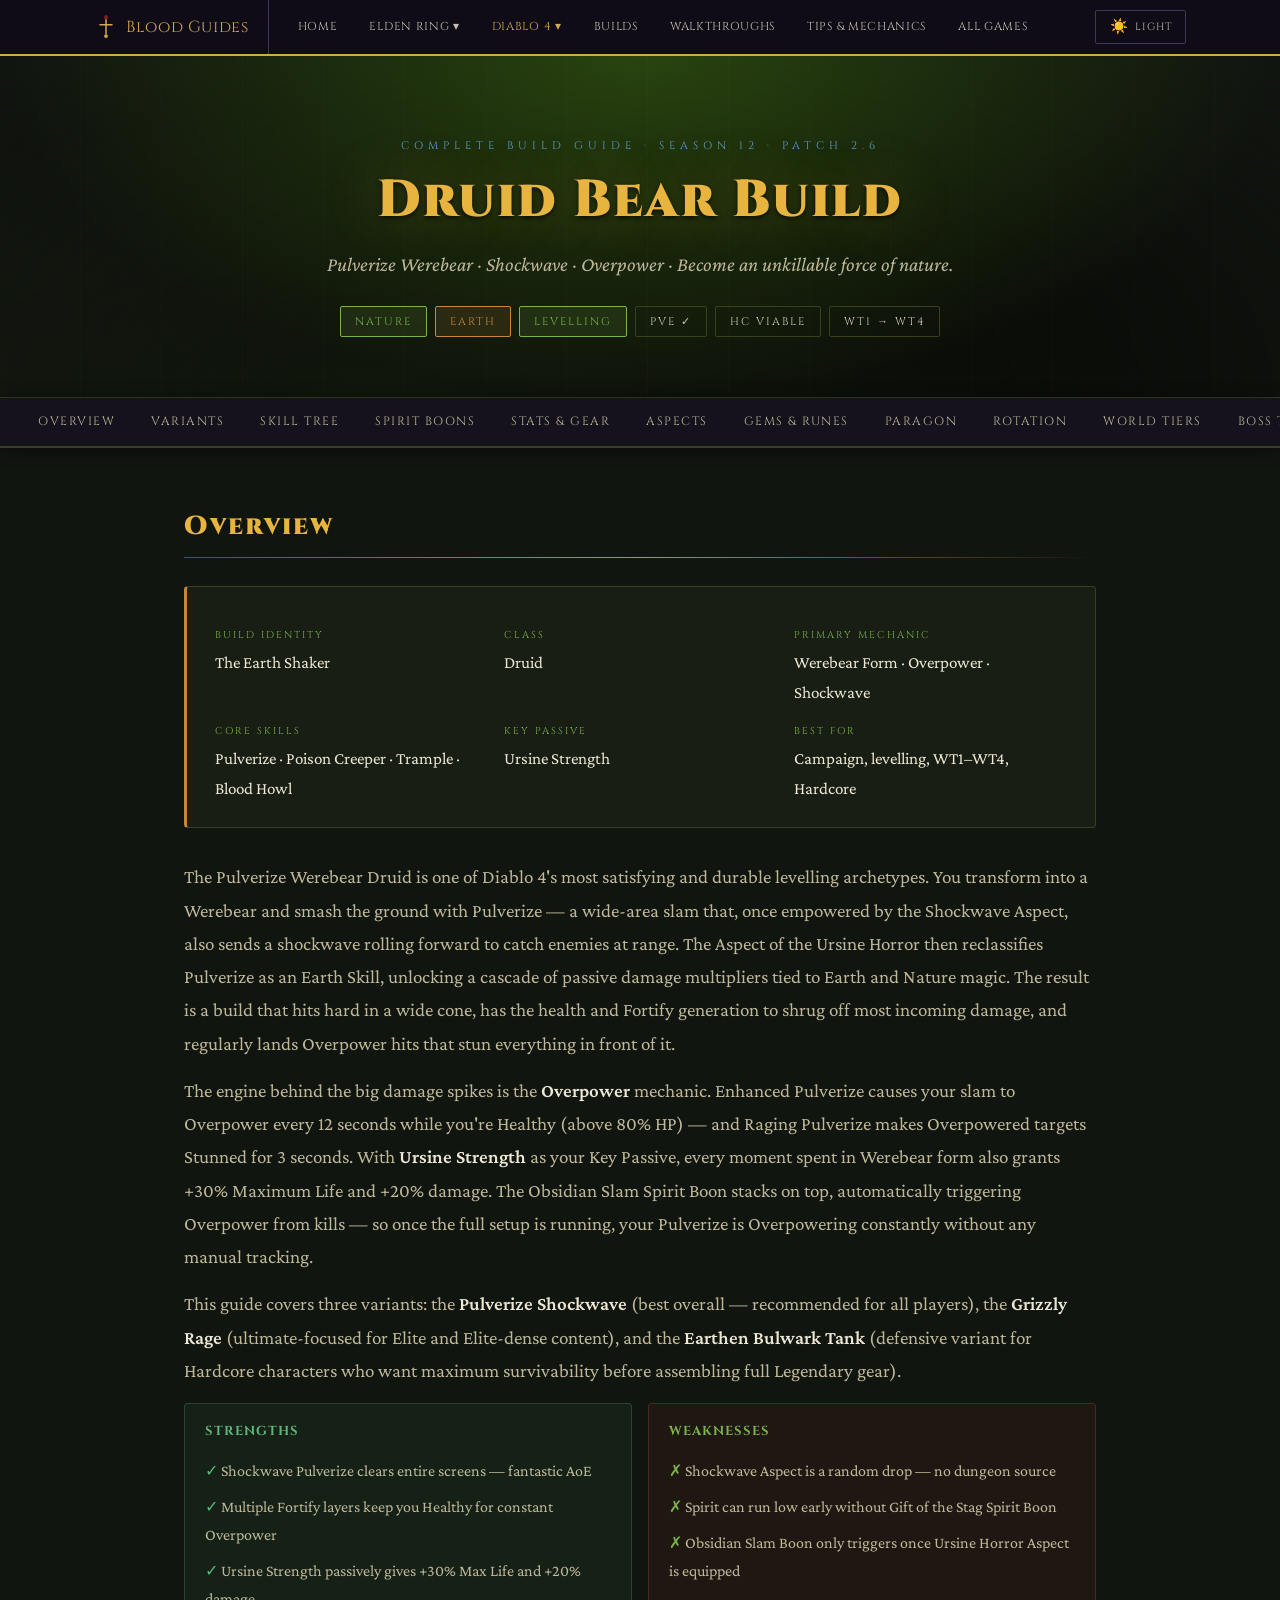
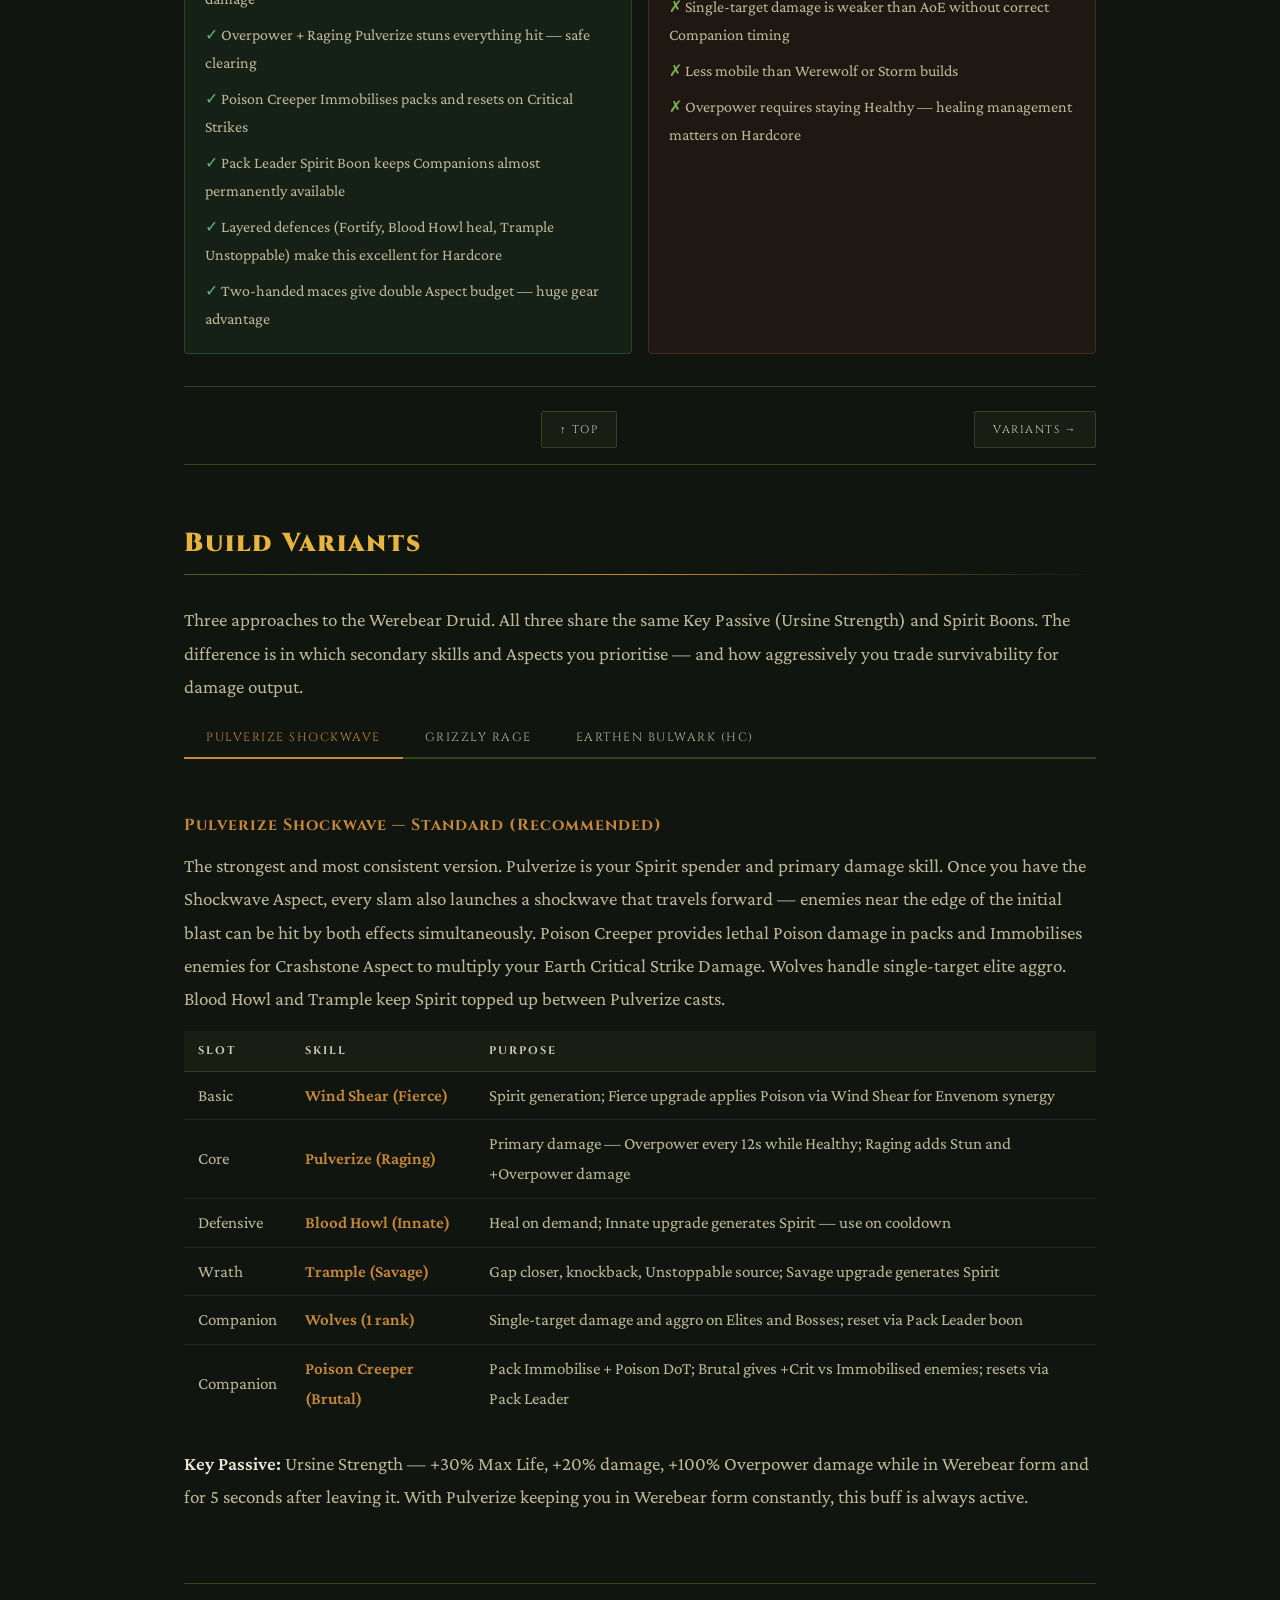
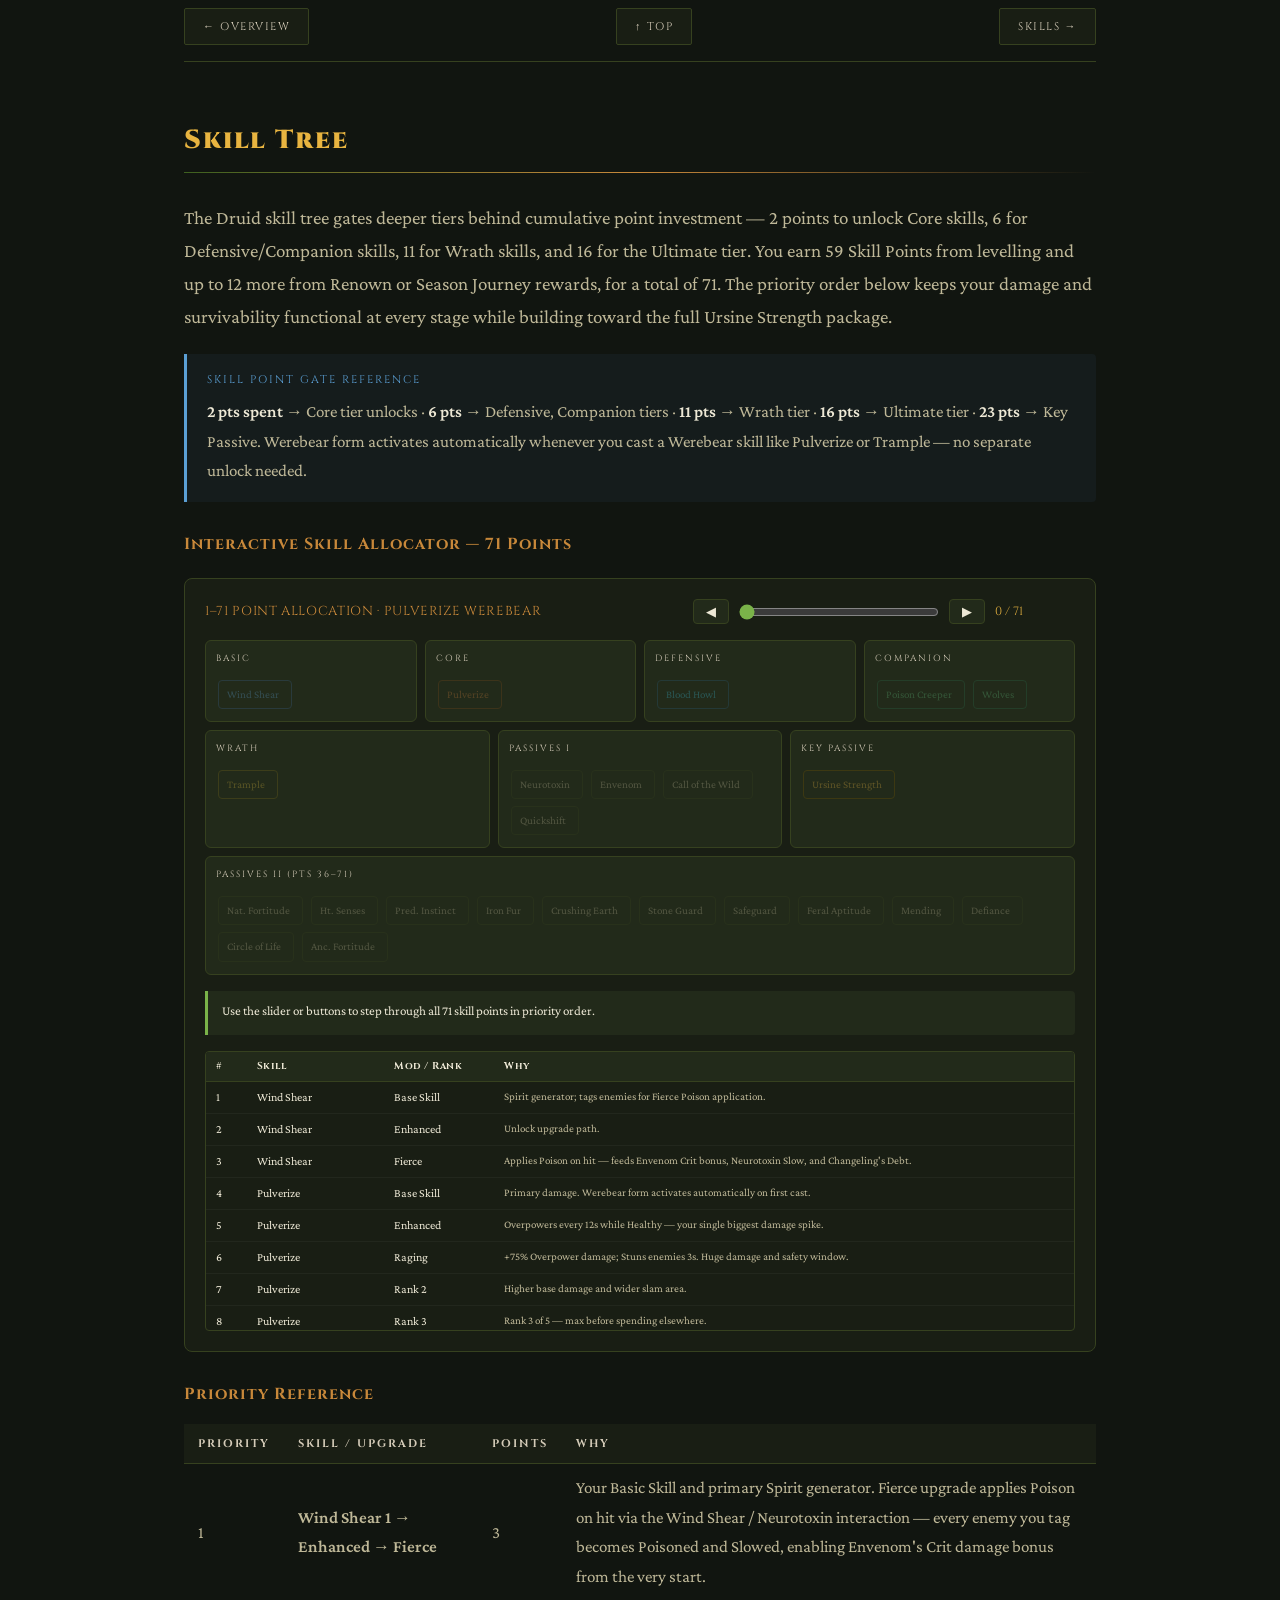
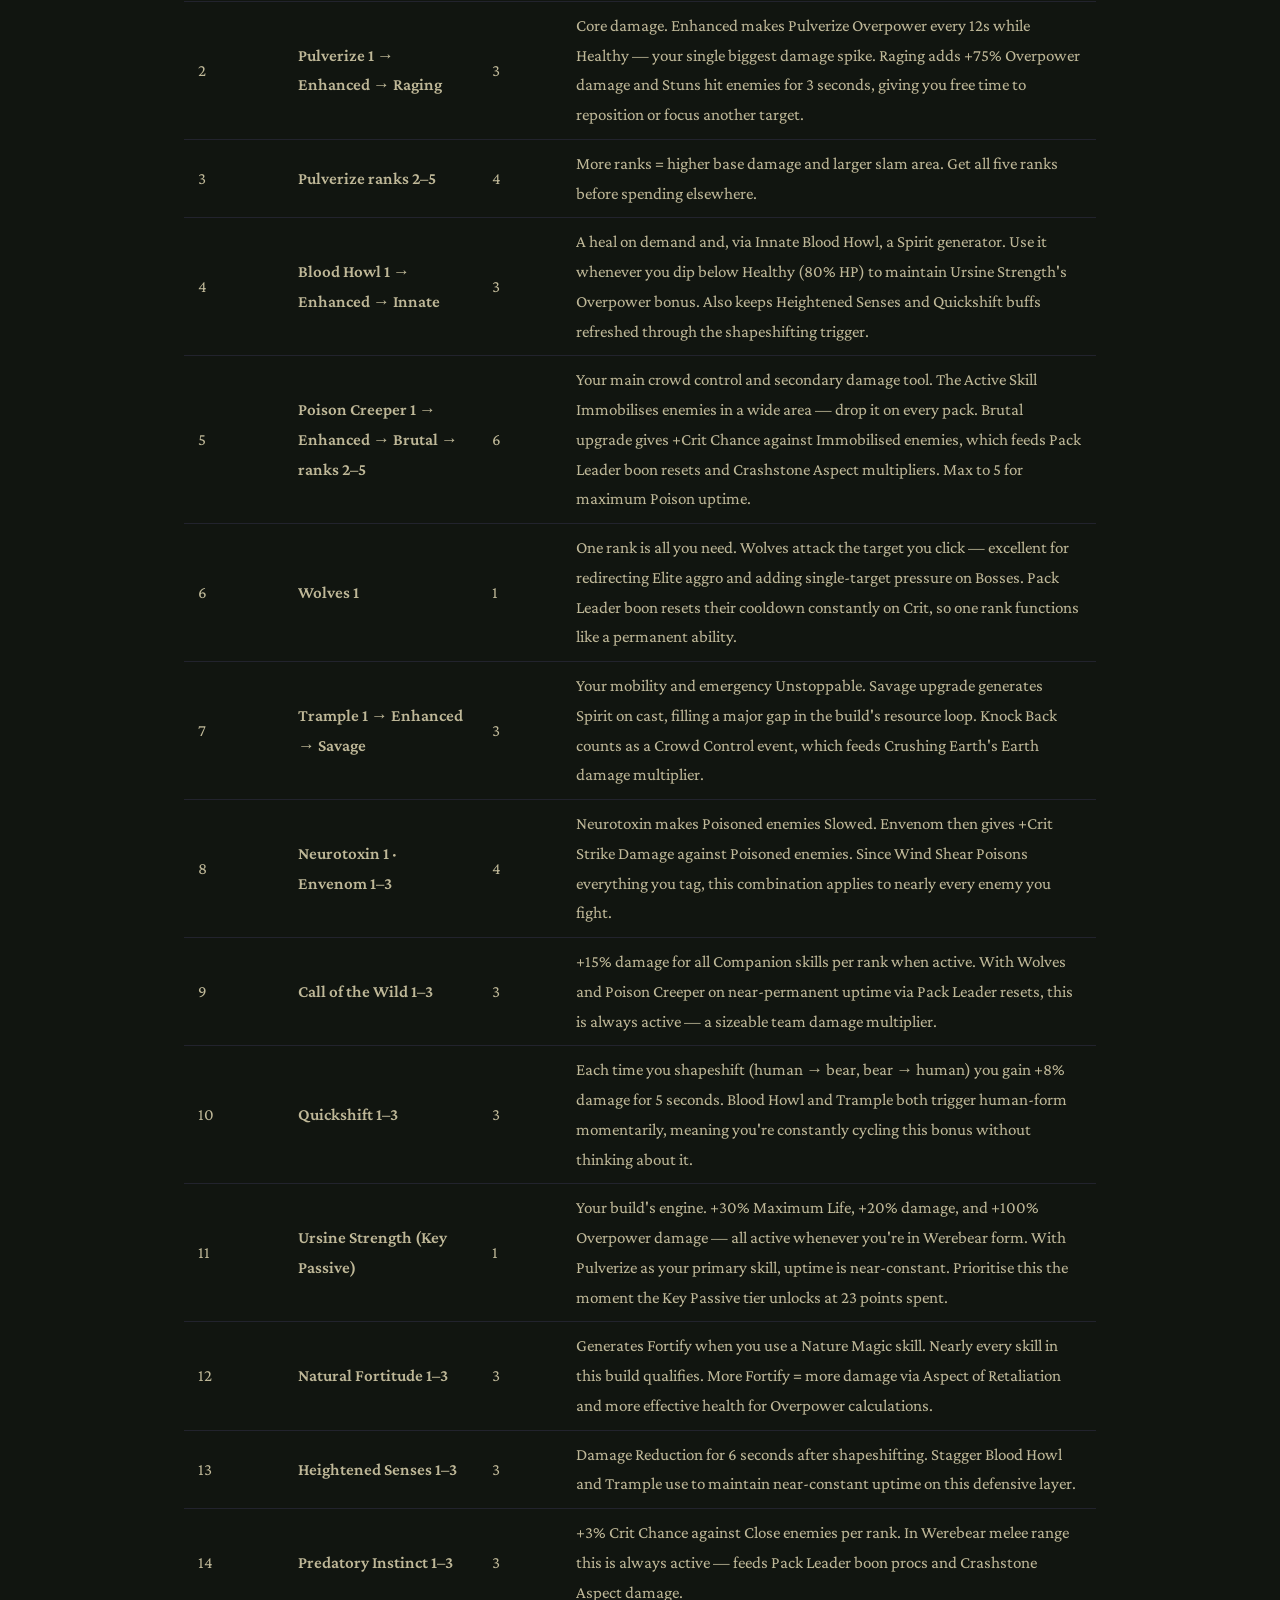
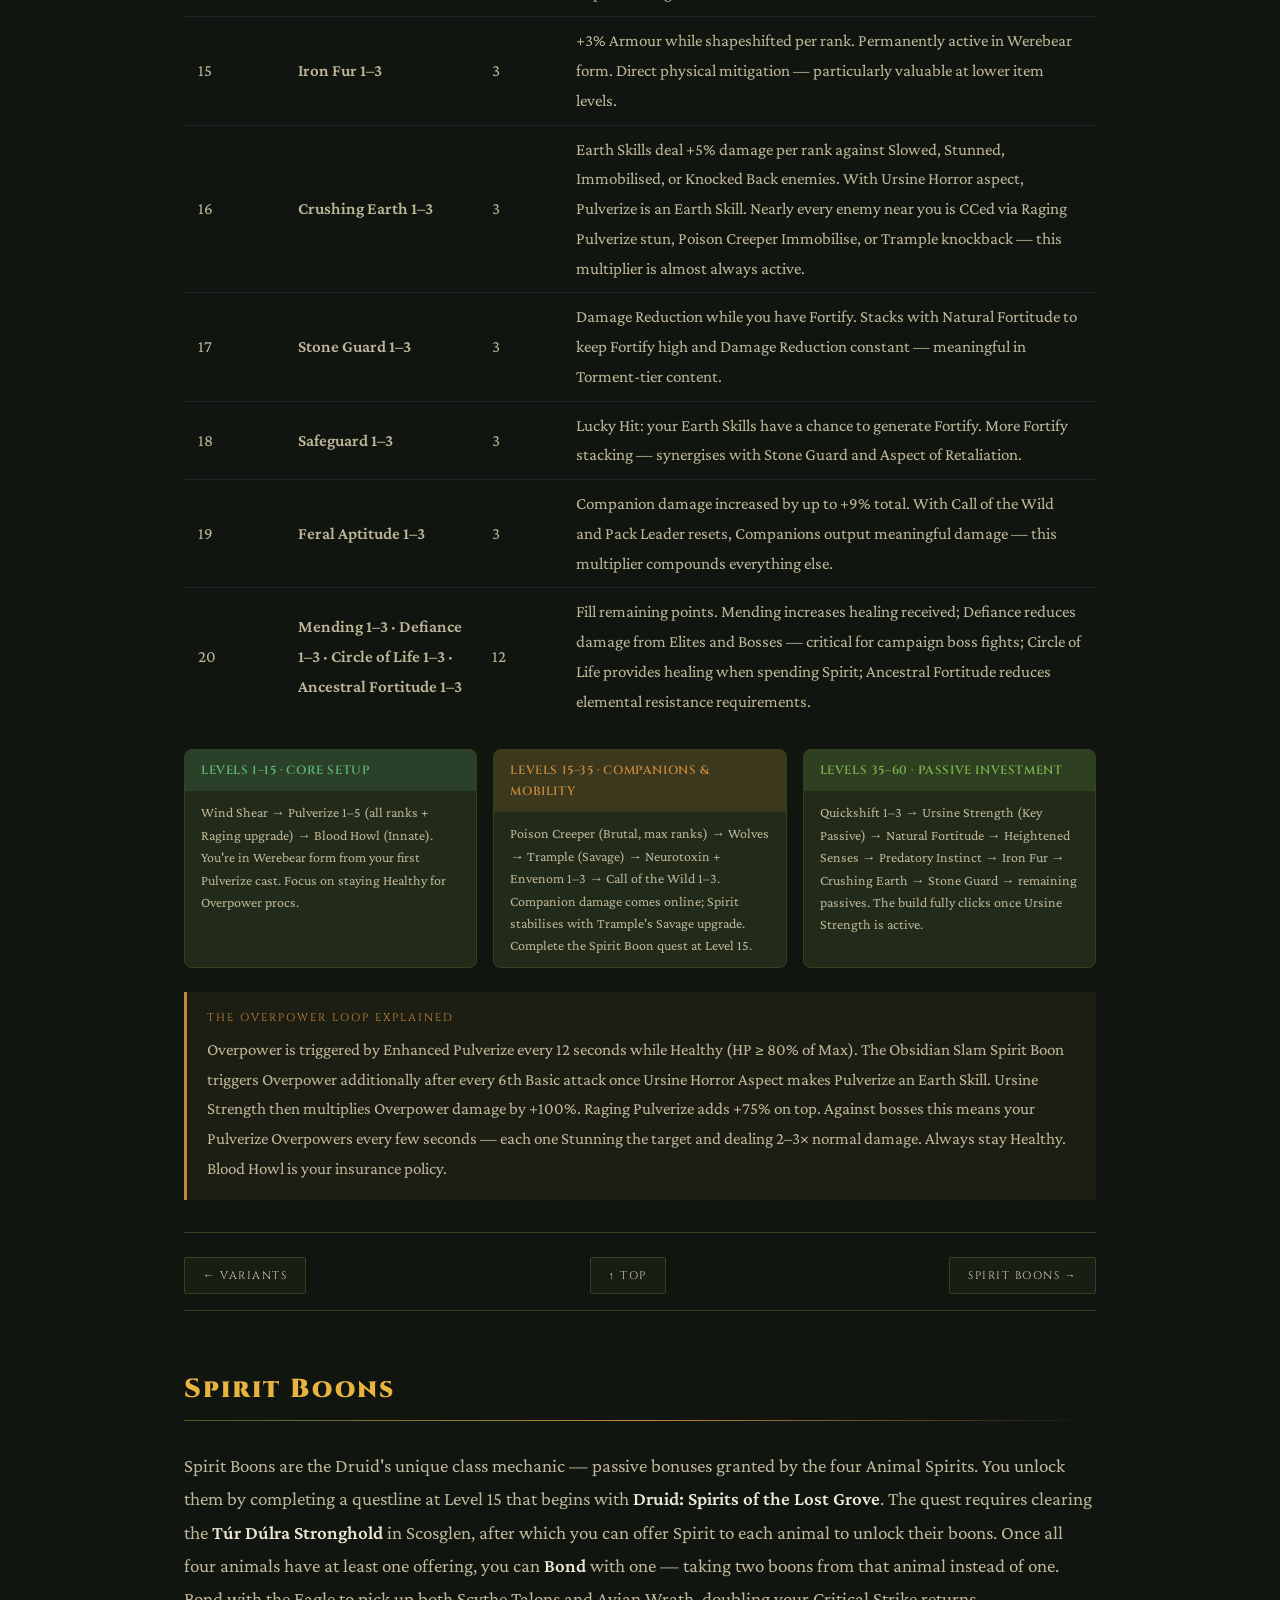
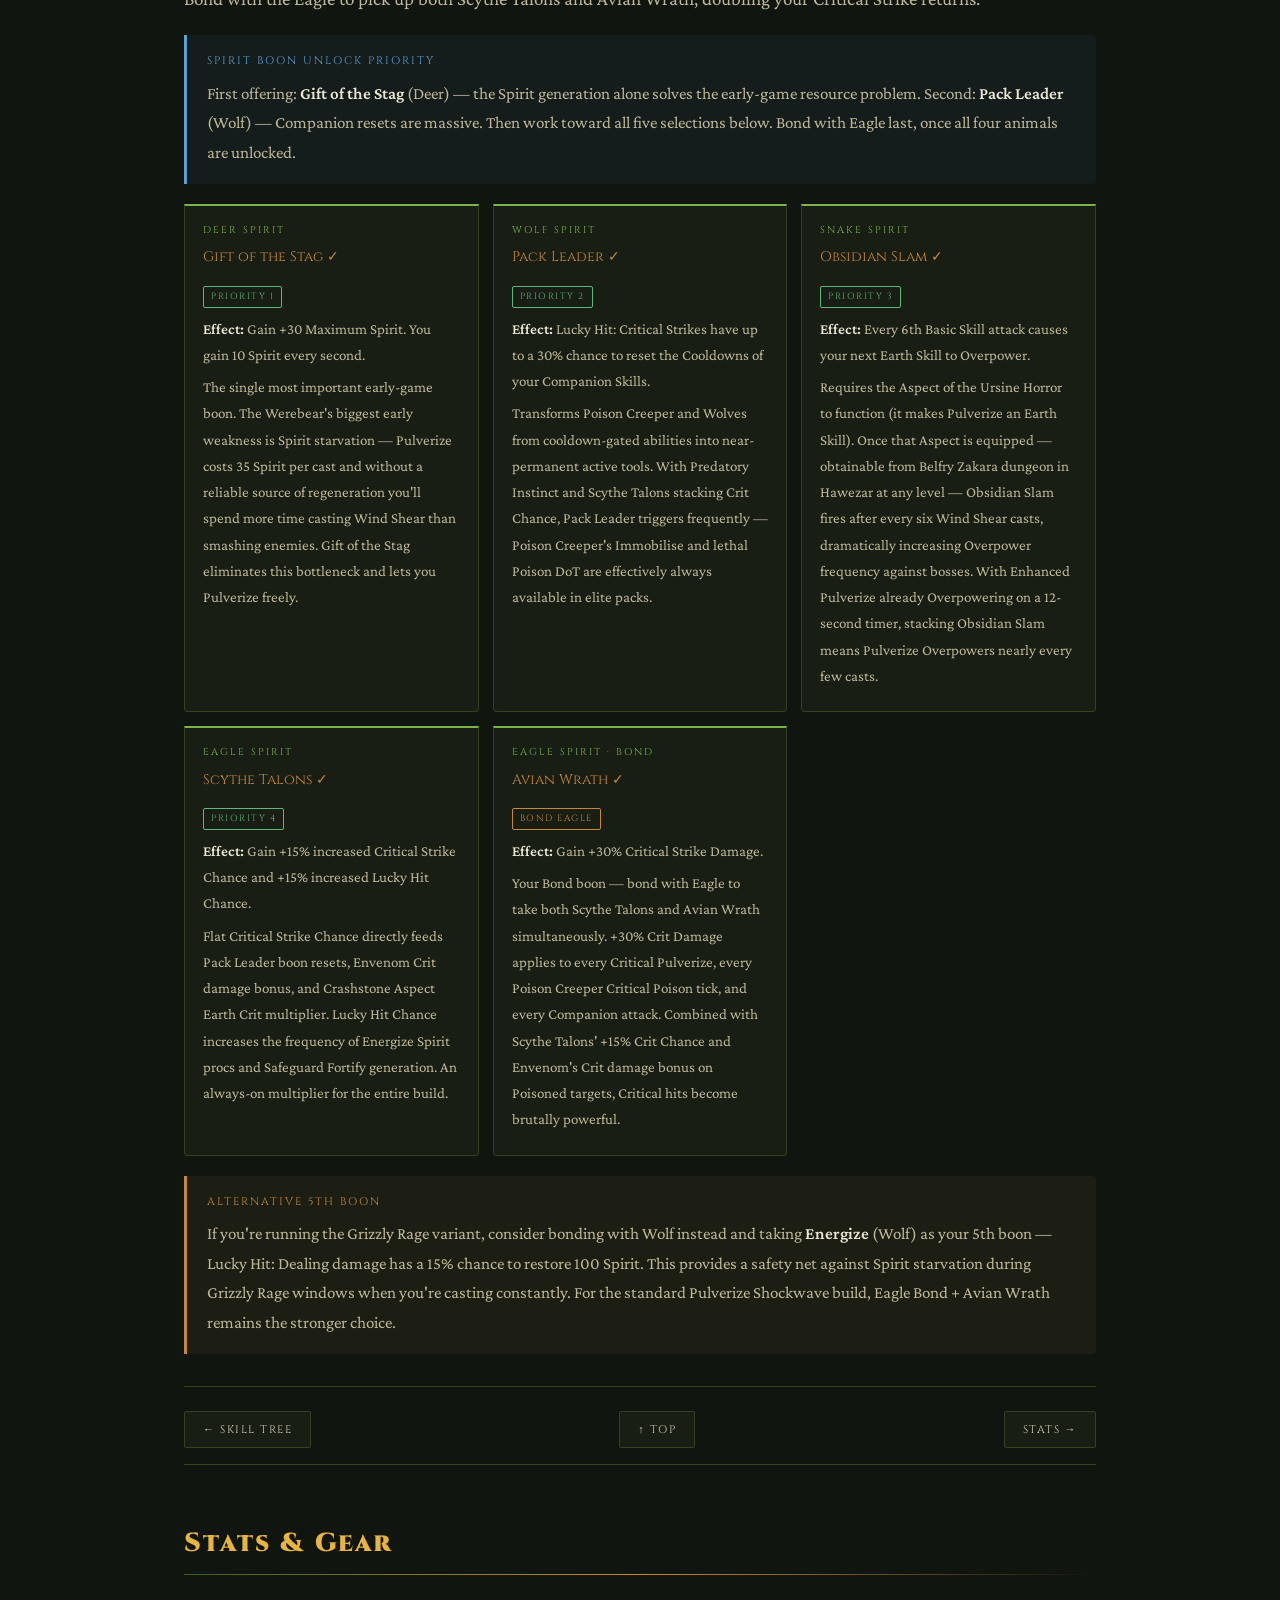
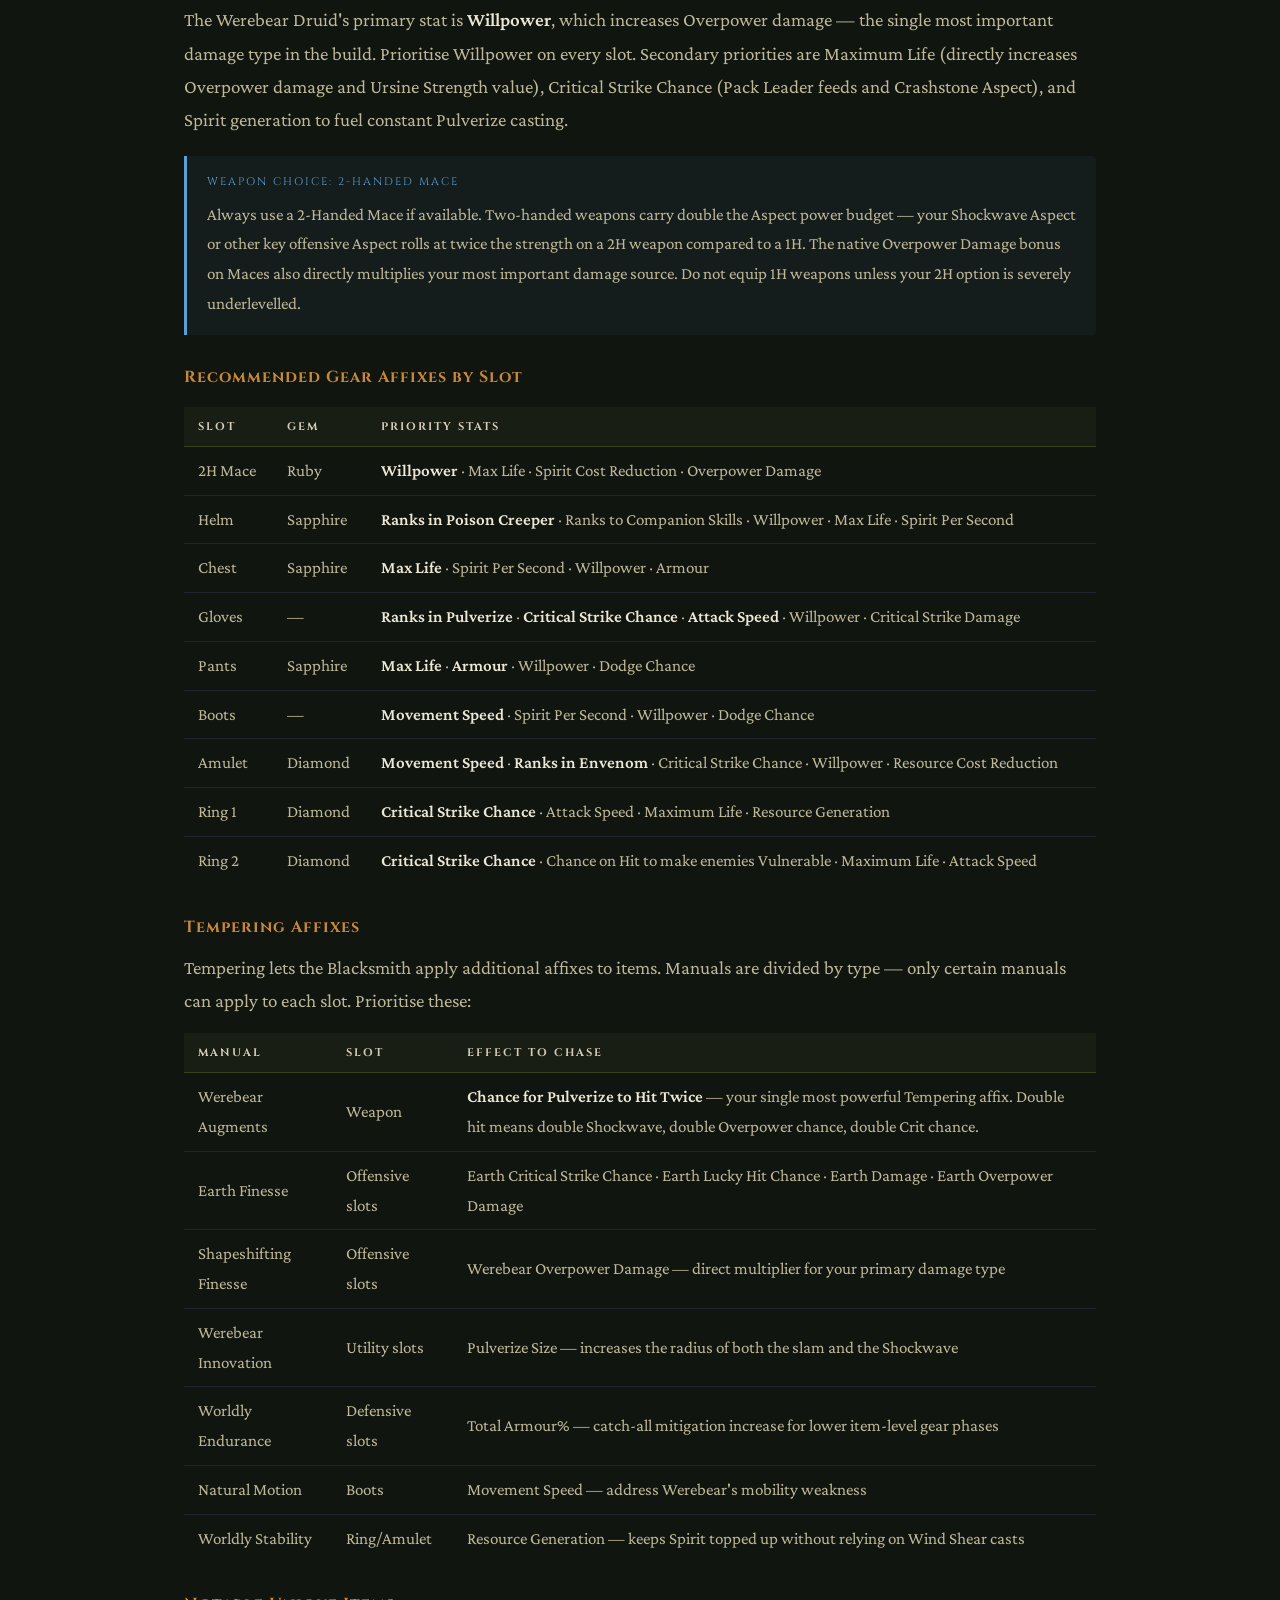
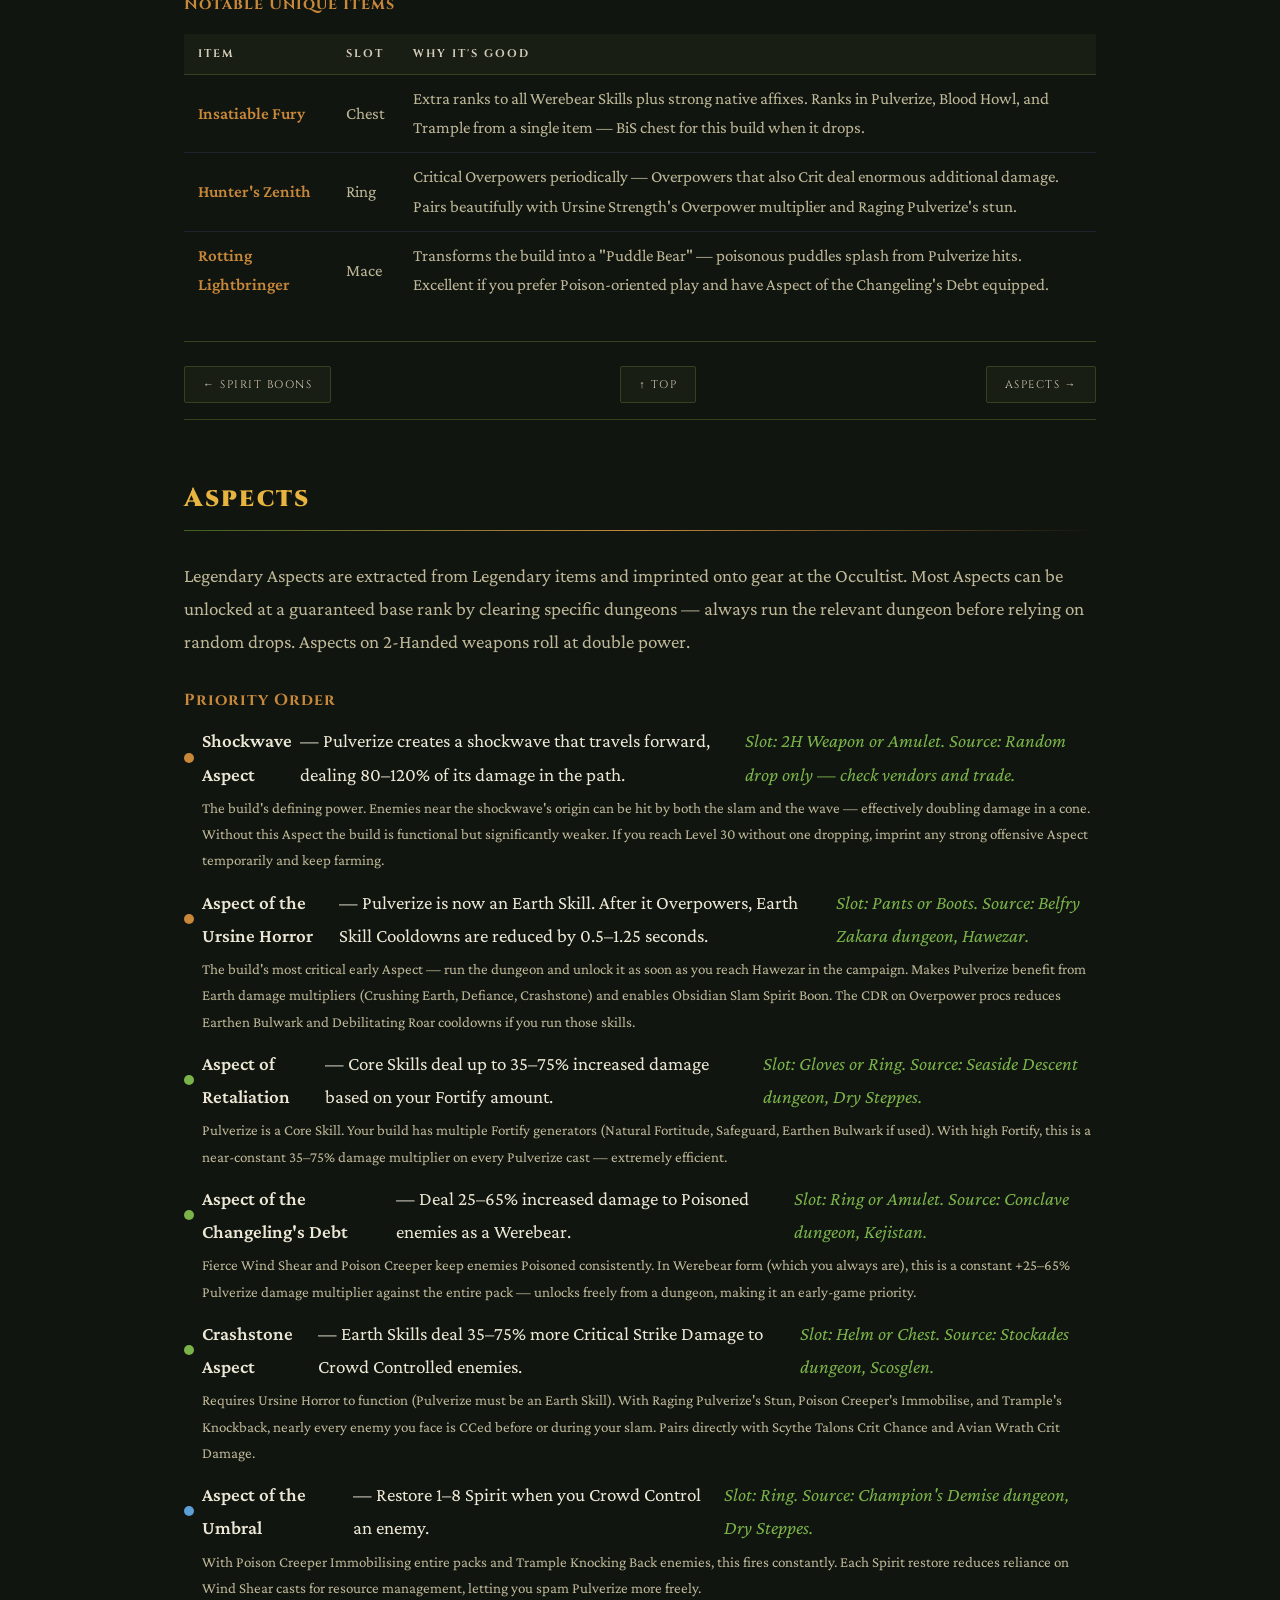
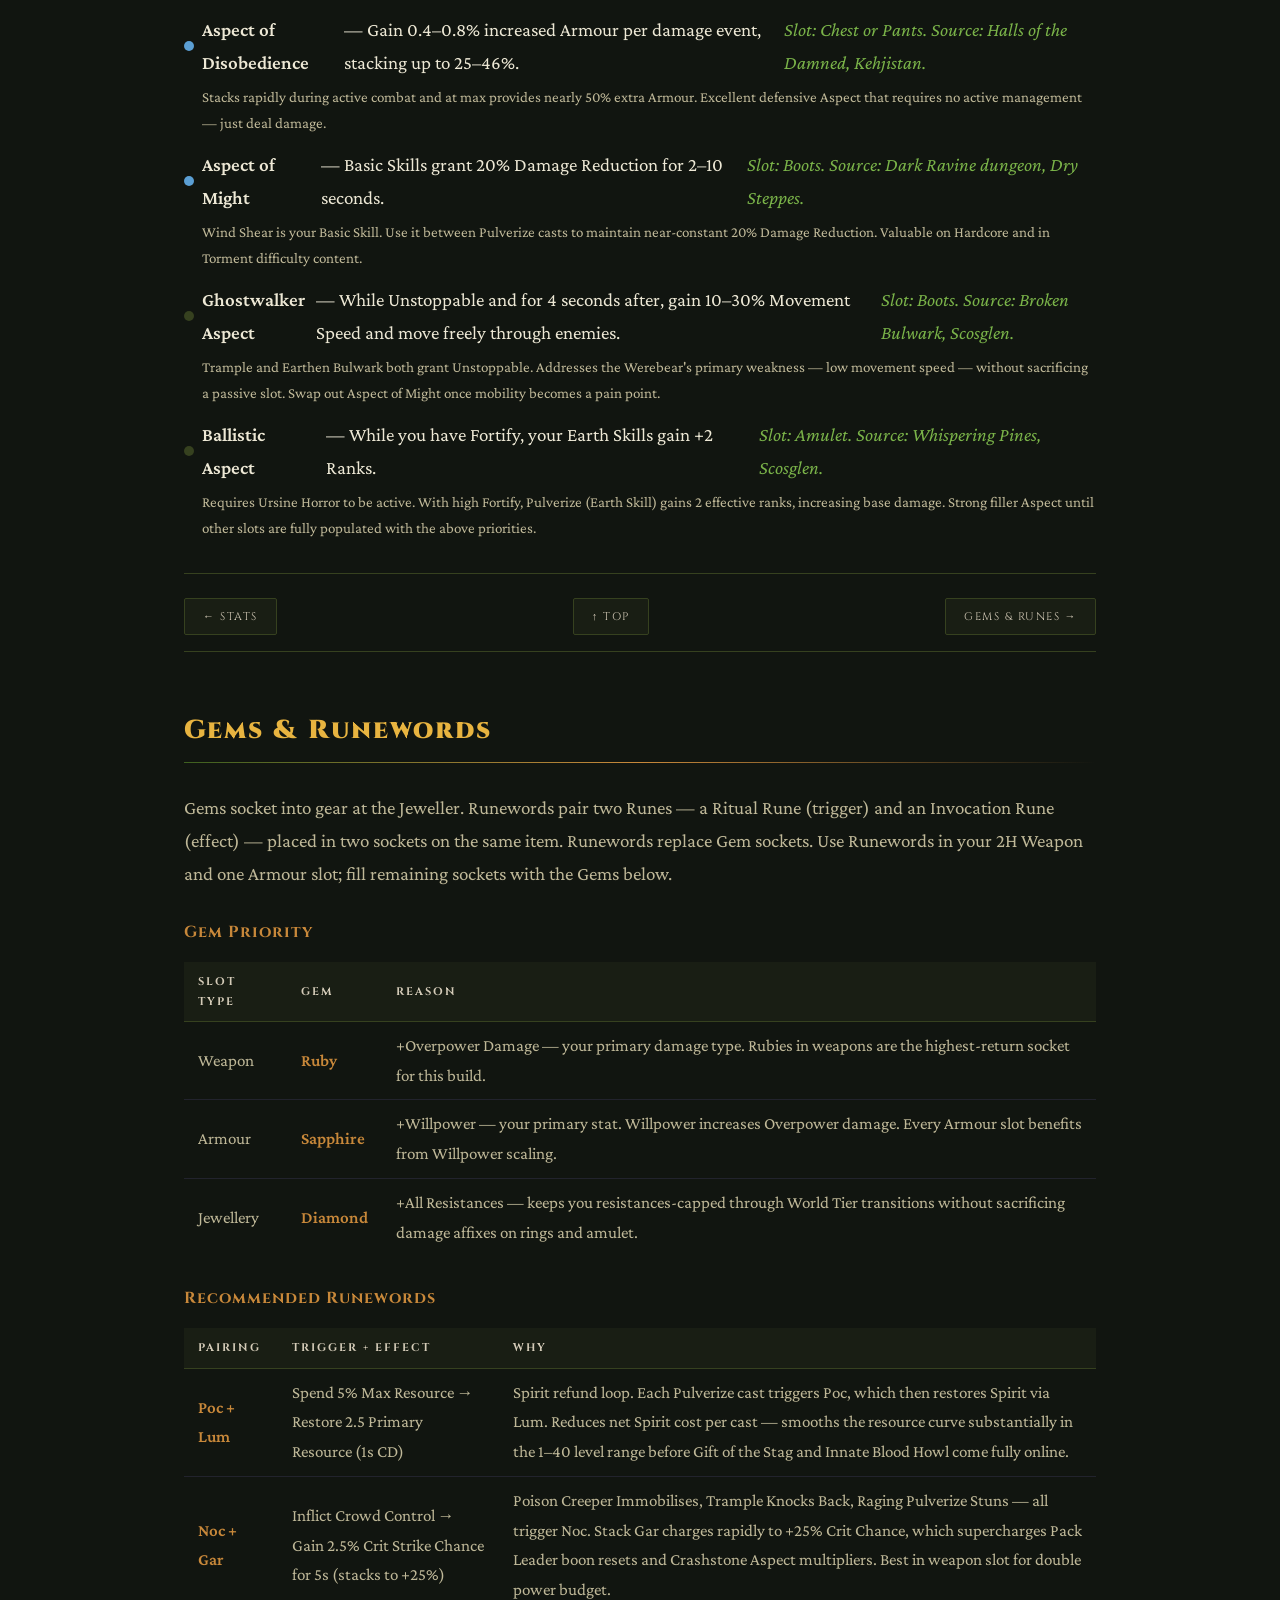
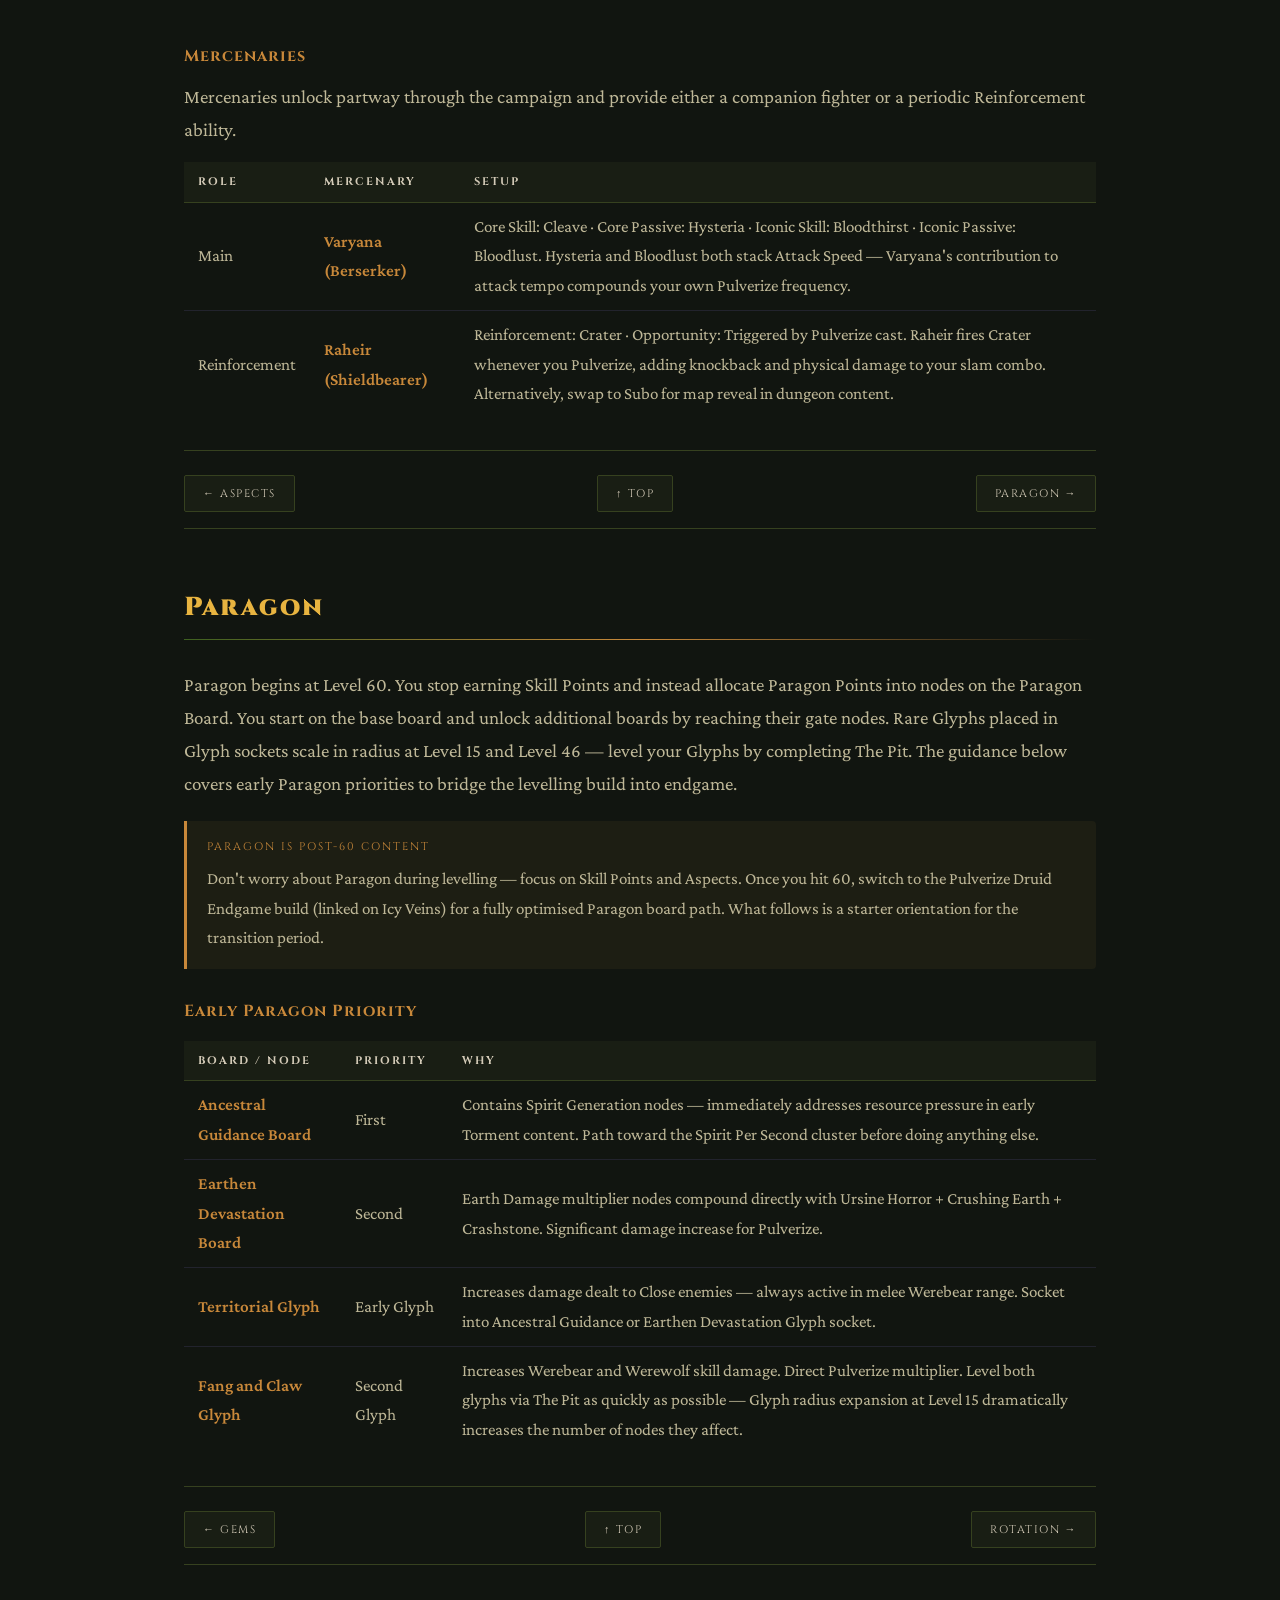
==== commit 0a249ca9: "new paladin build and site update" ====
--- a/diablo4-druid-bear-build/index.html
+++ b/diablo4-druid-bear-build/index.html
@@ -66,6 +66,39 @@
 .aspect-dot.gold { background: var(--gold); }
 .aspect-dot.blue { background: var(--blue); }
 .aspect-dot.grey { background: var(--border); }
+/* ── Skill Tree Widget ───────────────────────────────────────────────── */
+.stw{background:var(--surface);border:1px solid var(--border);border-radius:8px;padding:20px;margin:20px 0}
+.stw-header{display:flex;flex-wrap:wrap;align-items:center;justify-content:space-between;gap:12px;margin-bottom:16px}
+.stw-title{font-family:'Cinzel',serif;font-size:13px;letter-spacing:.05em;text-transform:uppercase;color:var(--gold)}
+.stw-controls{display:flex;align-items:center;gap:10px;flex-wrap:wrap}
+.stw-controls button{background:var(--surface2);border:1px solid var(--border);color:var(--text);padding:4px 12px;border-radius:4px;cursor:pointer;font-size:13px}
+.stw-controls button:hover{border-color:var(--accent);color:var(--accent)}
+#dru-slider,#nec-slider{width:200px;accent-color:var(--accent)}
+.stw-pt-label{font-family:'Cinzel',serif;font-size:12px;color:var(--gold2);min-width:80px}
+.stw-nodes{display:flex;flex-wrap:wrap;gap:8px;margin-bottom:16px}
+.stw-group{background:var(--surface2);border:1px solid var(--border);border-radius:6px;padding:10px;flex:1 1 180px}
+.stw-group-label{font-family:'Cinzel',serif;font-size:9px;letter-spacing:2px;text-transform:uppercase;color:var(--text3);margin-bottom:8px}
+.stw-node{display:inline-flex;align-items:center;gap:4px;padding:4px 8px;border-radius:4px;border:1px solid var(--border);font-size:11px;margin:2px;opacity:.3;transition:opacity .15s,border-color .15s,box-shadow .15s;cursor:default;white-space:nowrap}
+.stw-node.active{opacity:1}
+.stw-node.current{box-shadow:0 0 0 2px var(--gold2)}
+.stw-node-rank{font-size:9px;opacity:.75;font-style:italic}
+.chip-basic{border-color:#3a5f8a;color:#5b9fd4}.chip-basic.active{background:rgba(91,159,212,.15);border-color:#5b9fd4}
+.chip-core{border-color:#7a4a1a;color:#c87a3a}.chip-core.active{background:rgba(200,122,58,.15);border-color:#c87a3a}
+.chip-def{border-color:#2a5c7a;color:#3ab8d4}.chip-def.active{background:rgba(58,184,212,.12);border-color:#3ab8d4}
+.chip-comp{border-color:#2a6a4a;color:#5db87a}.chip-comp.active{background:rgba(93,184,122,.15);border-color:#5db87a}
+.chip-wrath{border-color:#7a6a1a;color:#d4b43c}.chip-wrath.active{background:rgba(212,180,60,.12);border-color:#d4b43c}
+.chip-ult{border-color:#7a5a00;color:var(--gold2)}.chip-ult.active{background:rgba(232,180,64,.15);border-color:var(--gold2)}
+.chip-pass{border-color:var(--border);color:var(--text2)}.chip-pass.active{background:rgba(255,255,255,.06);border-color:var(--text3)}
+.chip-macabre{border-color:#6a3a8a;color:#9b6dda}.chip-macabre.active{background:rgba(155,109,218,.15);border-color:#9b6dda}
+.chip-curse{border-color:#2a6a3a;color:#5db87a}.chip-curse.active{background:rgba(93,184,122,.15);border-color:#5db87a}
+.chip-summon{border-color:#7a5a00;color:var(--gold2)}.chip-summon.active{background:rgba(232,180,64,.15);border-color:var(--gold2)}
+.stw-callout{background:var(--surface2);border-left:3px solid var(--accent);padding:10px 14px;font-size:13px;margin-bottom:16px;border-radius:0 4px 4px 0;min-height:44px;line-height:1.6}
+.stw-table-wrap{max-height:280px;overflow-y:auto;border:1px solid var(--border);border-radius:4px}
+.stw-table{width:100%;border-collapse:collapse;font-size:12px}
+.stw-table th{background:var(--surface2);position:sticky;top:0;padding:6px 10px;text-align:left;font-family:'Cinzel',serif;font-size:10px;letter-spacing:.05em;border-bottom:1px solid var(--border)}
+.stw-table td{padding:5px 10px;border-bottom:1px solid rgba(255,255,255,.04);vertical-align:top}
+.stw-table tr.stw-active-row td{background:rgba(122,179,73,.15)}
+.stw-table tr.stw-done-row{opacity:.5}
 </style>
 </head>
 <body>
@@ -281,7 +314,76 @@
     <p><strong>2 pts spent</strong> → Core tier unlocks · <strong>6 pts</strong> → Defensive, Companion tiers · <strong>11 pts</strong> → Wrath tier · <strong>16 pts</strong> → Ultimate tier · <strong>23 pts</strong> → Key Passive. Werebear form activates automatically whenever you cast a Werebear skill like Pulverize or Trample — no separate unlock needed.</p>
   </div>
 
-  <h3>Priority Skill Allocation (all 71 points)</h3>
+  <h3>Interactive Skill Allocator — 71 Points</h3>
+  <div class="stw" id="druid-stw">
+    <div class="stw-header">
+      <span class="stw-title">1–71 Point Allocation · Pulverize Werebear</span>
+      <div class="stw-controls">
+        <button onclick="druSetPt(druCur-1)">◀</button>
+        <input type="range" id="dru-slider" min="0" max="71" value="0" oninput="druSetPt(+this.value)">
+        <button onclick="druSetPt(druCur+1)">▶</button>
+        <span class="stw-pt-label" id="dru-pt-label">0 / 71</span>
+      </div>
+    </div>
+    <div class="stw-nodes">
+      <div class="stw-group">
+        <div class="stw-group-label">Basic</div>
+        <div class="stw-node chip-basic" id="dru-n-windshear">Wind Shear<span class="stw-node-rank" id="dru-r-windshear"></span></div>
+      </div>
+      <div class="stw-group">
+        <div class="stw-group-label">Core</div>
+        <div class="stw-node chip-core" id="dru-n-pulverize">Pulverize<span class="stw-node-rank" id="dru-r-pulverize"></span></div>
+      </div>
+      <div class="stw-group">
+        <div class="stw-group-label">Defensive</div>
+        <div class="stw-node chip-def" id="dru-n-bloodhowl">Blood Howl<span class="stw-node-rank" id="dru-r-bloodhowl"></span></div>
+      </div>
+      <div class="stw-group">
+        <div class="stw-group-label">Companion</div>
+        <div class="stw-node chip-comp" id="dru-n-creeper">Poison Creeper<span class="stw-node-rank" id="dru-r-creeper"></span></div>
+        <div class="stw-node chip-comp" id="dru-n-wolves">Wolves<span class="stw-node-rank" id="dru-r-wolves"></span></div>
+      </div>
+      <div class="stw-group">
+        <div class="stw-group-label">Wrath</div>
+        <div class="stw-node chip-wrath" id="dru-n-trample">Trample<span class="stw-node-rank" id="dru-r-trample"></span></div>
+      </div>
+      <div class="stw-group">
+        <div class="stw-group-label">Passives I</div>
+        <div class="stw-node chip-pass" id="dru-n-neuro">Neurotoxin<span class="stw-node-rank" id="dru-r-neuro"></span></div>
+        <div class="stw-node chip-pass" id="dru-n-envenom">Envenom<span class="stw-node-rank" id="dru-r-envenom"></span></div>
+        <div class="stw-node chip-pass" id="dru-n-cotw">Call of the Wild<span class="stw-node-rank" id="dru-r-cotw"></span></div>
+        <div class="stw-node chip-pass" id="dru-n-quick">Quickshift<span class="stw-node-rank" id="dru-r-quick"></span></div>
+      </div>
+      <div class="stw-group">
+        <div class="stw-group-label">Key Passive</div>
+        <div class="stw-node chip-ult" id="dru-n-ursine">Ursine Strength<span class="stw-node-rank" id="dru-r-ursine"></span></div>
+      </div>
+      <div class="stw-group" style="flex:2 1 340px">
+        <div class="stw-group-label">Passives II (pts 36–71)</div>
+        <div class="stw-node chip-pass" id="dru-n-natfort">Nat. Fortitude<span class="stw-node-rank" id="dru-r-natfort"></span></div>
+        <div class="stw-node chip-pass" id="dru-n-hsenses">Ht. Senses<span class="stw-node-rank" id="dru-r-hsenses"></span></div>
+        <div class="stw-node chip-pass" id="dru-n-predatory">Pred. Instinct<span class="stw-node-rank" id="dru-r-predatory"></span></div>
+        <div class="stw-node chip-pass" id="dru-n-ironfur">Iron Fur<span class="stw-node-rank" id="dru-r-ironfur"></span></div>
+        <div class="stw-node chip-pass" id="dru-n-crushing">Crushing Earth<span class="stw-node-rank" id="dru-r-crushing"></span></div>
+        <div class="stw-node chip-pass" id="dru-n-stoneguard">Stone Guard<span class="stw-node-rank" id="dru-r-stoneguard"></span></div>
+        <div class="stw-node chip-pass" id="dru-n-safeguard">Safeguard<span class="stw-node-rank" id="dru-r-safeguard"></span></div>
+        <div class="stw-node chip-pass" id="dru-n-feral">Feral Aptitude<span class="stw-node-rank" id="dru-r-feral"></span></div>
+        <div class="stw-node chip-pass" id="dru-n-mending">Mending<span class="stw-node-rank" id="dru-r-mending"></span></div>
+        <div class="stw-node chip-pass" id="dru-n-defiance">Defiance<span class="stw-node-rank" id="dru-r-defiance"></span></div>
+        <div class="stw-node chip-pass" id="dru-n-colif">Circle of Life<span class="stw-node-rank" id="dru-r-colif"></span></div>
+        <div class="stw-node chip-pass" id="dru-n-ancfort">Anc. Fortitude<span class="stw-node-rank" id="dru-r-ancfort"></span></div>
+      </div>
+    </div>
+    <div class="stw-callout" id="dru-callout">Use the slider or buttons to step through all 71 skill points in priority order.</div>
+    <div class="stw-table-wrap">
+      <table class="stw-table">
+        <thead><tr><th>#</th><th>Skill</th><th>Mod / Rank</th><th>Why</th></tr></thead>
+        <tbody id="dru-tbody"></tbody>
+      </table>
+    </div>
+  </div>
+
+  <h3>Priority Reference</h3>
 
   <table class="data-table">
     <tr><th>Priority</th><th>Skill / Upgrade</th><th>Points</th><th>Why</th></tr>
@@ -739,6 +841,85 @@
   fab.style.pointerEvents = window.scrollY > 400 ? 'auto' : 'none';
 }, { passive: true });
 
+/* ── Druid Skill Tree Widget ─────────────────────────────────────────── */
+const druSP=[
+  {pt:1, skill:'Wind Shear',        mod:'Base Skill',   node:'windshear', why:'Spirit generator; tags enemies for Fierce Poison application.'},
+  {pt:2, skill:'Wind Shear',        mod:'Enhanced',     node:'windshear', why:'Unlock upgrade path.'},
+  {pt:3, skill:'Wind Shear',        mod:'Fierce',       node:'windshear', why:'Applies Poison on hit — feeds Envenom Crit bonus, Neurotoxin Slow, and Changeling\'s Debt.'},
+  {pt:4, skill:'Pulverize',         mod:'Base Skill',   node:'pulverize', why:'Primary damage. Werebear form activates automatically on first cast.'},
+  {pt:5, skill:'Pulverize',         mod:'Enhanced',     node:'pulverize', why:'Overpowers every 12s while Healthy — your single biggest damage spike.'},
+  {pt:6, skill:'Pulverize',         mod:'Raging',       node:'pulverize', why:'+75% Overpower damage; Stuns enemies 3s. Huge damage and safety window.'},
+  {pt:7, skill:'Pulverize',         mod:'Rank 2',       node:'pulverize', why:'Higher base damage and wider slam area.'},
+  {pt:8, skill:'Pulverize',         mod:'Rank 3',       node:'pulverize', why:'Rank 3 of 5 — max before spending elsewhere.'},
+  {pt:9, skill:'Pulverize',         mod:'Rank 4',       node:'pulverize', why:'Rank 4 of 5.'},
+  {pt:10,skill:'Pulverize',         mod:'Rank 5 ✓',     node:'pulverize', why:'Max rank. Full AoE radius and base damage.'},
+  {pt:11,skill:'Blood Howl',        mod:'Base Skill',   node:'bloodhowl', why:'Heal on demand — keeps you above the 80% Healthy threshold for Overpower.'},
+  {pt:12,skill:'Blood Howl',        mod:'Enhanced',     node:'bloodhowl', why:'Unlock upgrade path.'},
+  {pt:13,skill:'Blood Howl',        mod:'Innate',       node:'bloodhowl', why:'Generates Spirit on cast. Use proactively — it\'s a resource skill, not just a heal.'},
+  {pt:14,skill:'Poison Creeper',    mod:'Base Skill',   node:'creeper',   why:'Pack Immobilise + Poison DoT. Drop before every fight.'},
+  {pt:15,skill:'Poison Creeper',    mod:'Enhanced',     node:'creeper',   why:'Unlock upgrade path.'},
+  {pt:16,skill:'Poison Creeper',    mod:'Brutal',       node:'creeper',   why:'+Crit vs Immobilised enemies — feeds Pack Leader boon resets and Crashstone.'},
+  {pt:17,skill:'Poison Creeper',    mod:'Rank 2',       node:'creeper',   why:'Longer Poison DoT duration.'},
+  {pt:18,skill:'Poison Creeper',    mod:'Rank 3',       node:'creeper',   why:'Rank 3 of 5.'},
+  {pt:19,skill:'Poison Creeper',    mod:'Rank 4',       node:'creeper',   why:'Rank 4 of 5.'},
+  {pt:20,skill:'Poison Creeper',    mod:'Rank 5 ✓',     node:'creeper',   why:'Max rank — maximum Poison uptime and Crashstone Aspect synergy.'},
+  {pt:21,skill:'Wolves',            mod:'Rank 1',       node:'wolves',    why:'One rank is all you need. Pack Leader boon resets cooldown on Crit.'},
+  {pt:22,skill:'Trample',           mod:'Base Skill',   node:'trample',   why:'Gap closer + Unstoppable source. Knock Back enables Crushing Earth multiplier.'},
+  {pt:23,skill:'Trample',           mod:'Enhanced',     node:'trample',   why:'Unlock upgrade path.'},
+  {pt:24,skill:'Trample',           mod:'Savage',       node:'trample',   why:'Generates Spirit on cast — fills the resource gap between Pulverize casts.'},
+  {pt:25,skill:'Neurotoxin',        mod:'Rank 1',       node:'neuro',     why:'Poisoned enemies become Slowed — activates Envenom and Crushing Earth.'},
+  {pt:26,skill:'Envenom',           mod:'Rank 1',       node:'envenom',   why:'+Crit Strike Damage vs Poisoned enemies. Wind Shear poisons everything.'},
+  {pt:27,skill:'Envenom',           mod:'Rank 2',       node:'envenom',   why:'More Crit Damage on all Poisoned targets.'},
+  {pt:28,skill:'Envenom',           mod:'Rank 3 ✓',     node:'envenom',   why:'Max rank — full Crit multiplier vs Poisoned enemies. Constant in this build.'},
+  {pt:29,skill:'Call of the Wild',  mod:'Rank 1',       node:'cotw',      why:'+15% Companion damage per rank while active — always active.'},
+  {pt:30,skill:'Call of the Wild',  mod:'Rank 2',       node:'cotw',      why:'+30% total Companion damage.'},
+  {pt:31,skill:'Call of the Wild',  mod:'Rank 3 ✓',     node:'cotw',      why:'Max rank — +45% Companion damage. Wolves and Creeper hit substantially harder.'},
+  {pt:32,skill:'Quickshift',        mod:'Rank 1',       node:'quick',     why:'+8% damage 5s per shapeshift transition — Blood Howl / Trample trigger passively.'},
+  {pt:33,skill:'Quickshift',        mod:'Rank 2',       node:'quick',     why:'+16% total — easy uptime through normal skill rotation.'},
+  {pt:34,skill:'Quickshift',        mod:'Rank 3 ✓',     node:'quick',     why:'Max rank — +24% damage. Near-permanent during active combat.'},
+  {pt:35,skill:'Ursine Strength',   mod:'Key Passive ★',node:'ursine',    why:'Build engine: +30% Max Life, +20% damage, +100% Overpower — active whenever in Werebear form.'},
+  {pt:36,skill:'Natural Fortitude', mod:'Rank 1',       node:'natfort',   why:'Fortify generation on Nature Magic use — feeds Aspect of Retaliation damage.'},
+  {pt:37,skill:'Natural Fortitude', mod:'Rank 2',       node:'natfort',   why:'Higher Fortify per skill cast.'},
+  {pt:38,skill:'Natural Fortitude', mod:'Rank 3 ✓',     node:'natfort',   why:'Max rank. Keeps Fortify topped up for Stone Guard and Safeguard.'},
+  {pt:39,skill:'Heightened Senses', mod:'Rank 1',       node:'hsenses',   why:'Damage Reduction 6s after shapeshifting — stagger Blood Howl and Trample use.'},
+  {pt:40,skill:'Heightened Senses', mod:'Rank 2',       node:'hsenses',   why:'Higher DR per trigger.'},
+  {pt:41,skill:'Heightened Senses', mod:'Rank 3 ✓',     node:'hsenses',   why:'Max rank — near-permanent 15% DR when staggering shapeshifting skills.'},
+  {pt:42,skill:'Predatory Instinct',mod:'Rank 1',       node:'predatory', why:'+3% Crit vs Close enemies — always active in Werebear melee range.'},
+  {pt:43,skill:'Predatory Instinct',mod:'Rank 2',       node:'predatory', why:'+6% Crit total. Feeds Pack Leader and Crashstone Aspect.'},
+  {pt:44,skill:'Predatory Instinct',mod:'Rank 3 ✓',     node:'predatory', why:'Max rank — +9% Crit vs Close. Permanent in Werebear form.'},
+  {pt:45,skill:'Iron Fur',          mod:'Rank 1',       node:'ironfur',   why:'+3% Armour while shapeshifted — permanently active as Werebear.'},
+  {pt:46,skill:'Iron Fur',          mod:'Rank 2',       node:'ironfur',   why:'+6% Armour total.'},
+  {pt:47,skill:'Iron Fur',          mod:'Rank 3 ✓',     node:'ironfur',   why:'Max rank — +9% Armour. Zero upkeep.'},
+  {pt:48,skill:'Crushing Earth',    mod:'Rank 1',       node:'crushing',  why:'+5% Earth Skill damage vs CCed enemies. Pulverize is Earth Skill via Ursine Horror.'},
+  {pt:49,skill:'Crushing Earth',    mod:'Rank 2',       node:'crushing',  why:'+10% — most enemies are CCed via Stun/Immobilise/Knockback constantly.'},
+  {pt:50,skill:'Crushing Earth',    mod:'Rank 3 ✓',     node:'crushing',  why:'Max rank — +15% Earth damage vs CCed enemies. Near-permanent multiplier.'},
+  {pt:51,skill:'Stone Guard',       mod:'Rank 1',       node:'stoneguard',why:'Damage Reduction while you have Fortify — always active with Natural Fortitude.'},
+  {pt:52,skill:'Stone Guard',       mod:'Rank 2',       node:'stoneguard',why:'More DR from Fortify.'},
+  {pt:53,skill:'Stone Guard',       mod:'Rank 3 ✓',     node:'stoneguard',why:'Max rank. Meaningful in Torment content.'},
+  {pt:54,skill:'Safeguard',         mod:'Rank 1',       node:'safeguard', why:'Lucky Hit: Earth Skills generate Fortify. More Fortify feeding Stone Guard.'},
+  {pt:55,skill:'Safeguard',         mod:'Rank 2',       node:'safeguard', why:'Higher Fortify chance per Pulverize hit.'},
+  {pt:56,skill:'Safeguard',         mod:'Rank 3 ✓',     node:'safeguard', why:'Max rank. Keeps Fortify topped up between Natural Fortitude procs.'},
+  {pt:57,skill:'Feral Aptitude',    mod:'Rank 1',       node:'feral',     why:'+3% Companion damage — compounds with Call of the Wild stacks.'},
+  {pt:58,skill:'Feral Aptitude',    mod:'Rank 2',       node:'feral',     why:'+6% total Companion damage.'},
+  {pt:59,skill:'Feral Aptitude',    mod:'Rank 3 ✓',     node:'feral',     why:'Max rank. Wolves and Creeper now output meaningful bonus damage.'},
+  {pt:60,skill:'Mending',           mod:'Rank 1',       node:'mending',   why:'Increases healing received — Blood Howl heals more per cast.'},
+  {pt:61,skill:'Mending',           mod:'Rank 2',       node:'mending',   why:'More healing per Blood Howl.'},
+  {pt:62,skill:'Mending',           mod:'Rank 3 ✓',     node:'mending',   why:'Max rank. Easier to stay above 80% HP for Overpower uptime.'},
+  {pt:63,skill:'Defiance',          mod:'Rank 1',       node:'defiance',  why:'-5% damage from Elites/Bosses — always-on, zero management.'},
+  {pt:64,skill:'Defiance',          mod:'Rank 2',       node:'defiance',  why:'-10% Elite/Boss damage total.'},
+  {pt:65,skill:'Defiance',          mod:'Rank 3 ✓',     node:'defiance',  why:'Max rank — -15% from Elites. Critical for campaign boss fights.'},
+  {pt:66,skill:'Circle of Life',    mod:'Rank 1',       node:'colif',     why:'Heals on Spirit spend — every Pulverize cast triggers.'},
+  {pt:67,skill:'Circle of Life',    mod:'Rank 2',       node:'colif',     why:'More healing per Spirit expenditure.'},
+  {pt:68,skill:'Circle of Life',    mod:'Rank 3 ✓',     node:'colif',     why:'Max rank — continuous sustain throughout fights.'},
+  {pt:69,skill:'Ancestral Fortitude',mod:'Rank 1',      node:'ancfort',   why:'Reduces elemental resistance requirements — frees affix budget.'},
+  {pt:70,skill:'Ancestral Fortitude',mod:'Rank 2',      node:'ancfort',   why:'More resistance reduction.'},
+  {pt:71,skill:'Ancestral Fortitude',mod:'Rank 3 ✓',    node:'ancfort',   why:'Max rank. Free resistance capping — less pressure on gear rolls.'},
+];
+const druMods={windshear:{start:1},pulverize:{start:4},bloodhowl:{start:11},creeper:{start:14},wolves:{start:21},trample:{start:22},neuro:{start:25},envenom:{start:26},cotw:{start:29},quick:{start:32},ursine:{start:35},natfort:{start:36},hsenses:{start:39},predatory:{start:42},ironfur:{start:45},crushing:{start:48},stoneguard:{start:51},safeguard:{start:54},feral:{start:57},mending:{start:60},defiance:{start:63},colif:{start:66},ancfort:{start:69}};
+let druCur=0;
+(function(){const tb=document.getElementById('dru-tbody');druSP.forEach(r=>{const tr=document.createElement('tr');tr.id='dru-row-'+r.pt;tr.innerHTML=`<td>${r.pt}</td><td>${r.skill}</td><td>${r.mod}</td><td style="font-size:11px;color:var(--text2)">${r.why}</td>`;tb.appendChild(tr);});})();
+function druSetPt(pt){pt=Math.max(0,Math.min(71,+pt||0));druCur=pt;document.getElementById('dru-slider').value=pt;document.getElementById('dru-pt-label').textContent=pt+' / 71';Object.keys(druMods).forEach(k=>{const el=document.getElementById('dru-n-'+k),rel=document.getElementById('dru-r-'+k);if(!el)return;if(pt>=druMods[k].start){el.classList.add('active');let last=null;for(let i=pt-1;i>=0;i--){if(druSP[i].node===k){last=druSP[i];break;}}if(rel&&last)rel.textContent=' · '+last.mod;const cur=druSP[pt-1];el.classList.toggle('current',!!(cur&&cur.node===k));}else{el.classList.remove('active','current');if(rel)rel.textContent='';}});const c=document.getElementById('dru-callout');if(pt===0){c.textContent='Use the slider or buttons to step through all 71 skill points in order.';}else{const sp=druSP[pt-1];c.innerHTML=`<strong>Point ${pt} — ${sp.skill} (${sp.mod})</strong><br>${sp.why}`;}document.querySelectorAll('#dru-tbody tr').forEach(tr=>{const n=+tr.id.replace('dru-row-','');tr.className=n===pt?'stw-active-row':n<pt?'stw-done-row':'';});if(pt>0){const a=document.getElementById('dru-row-'+pt);if(a)a.scrollIntoView({block:'nearest',behavior:'smooth'});}}
+
 /* ── Light / dark theme toggle ───────────────────────────────────────── */
 const toggle = document.querySelector('.theme-toggle');
 const icon   = toggle.querySelector('.toggle-icon');
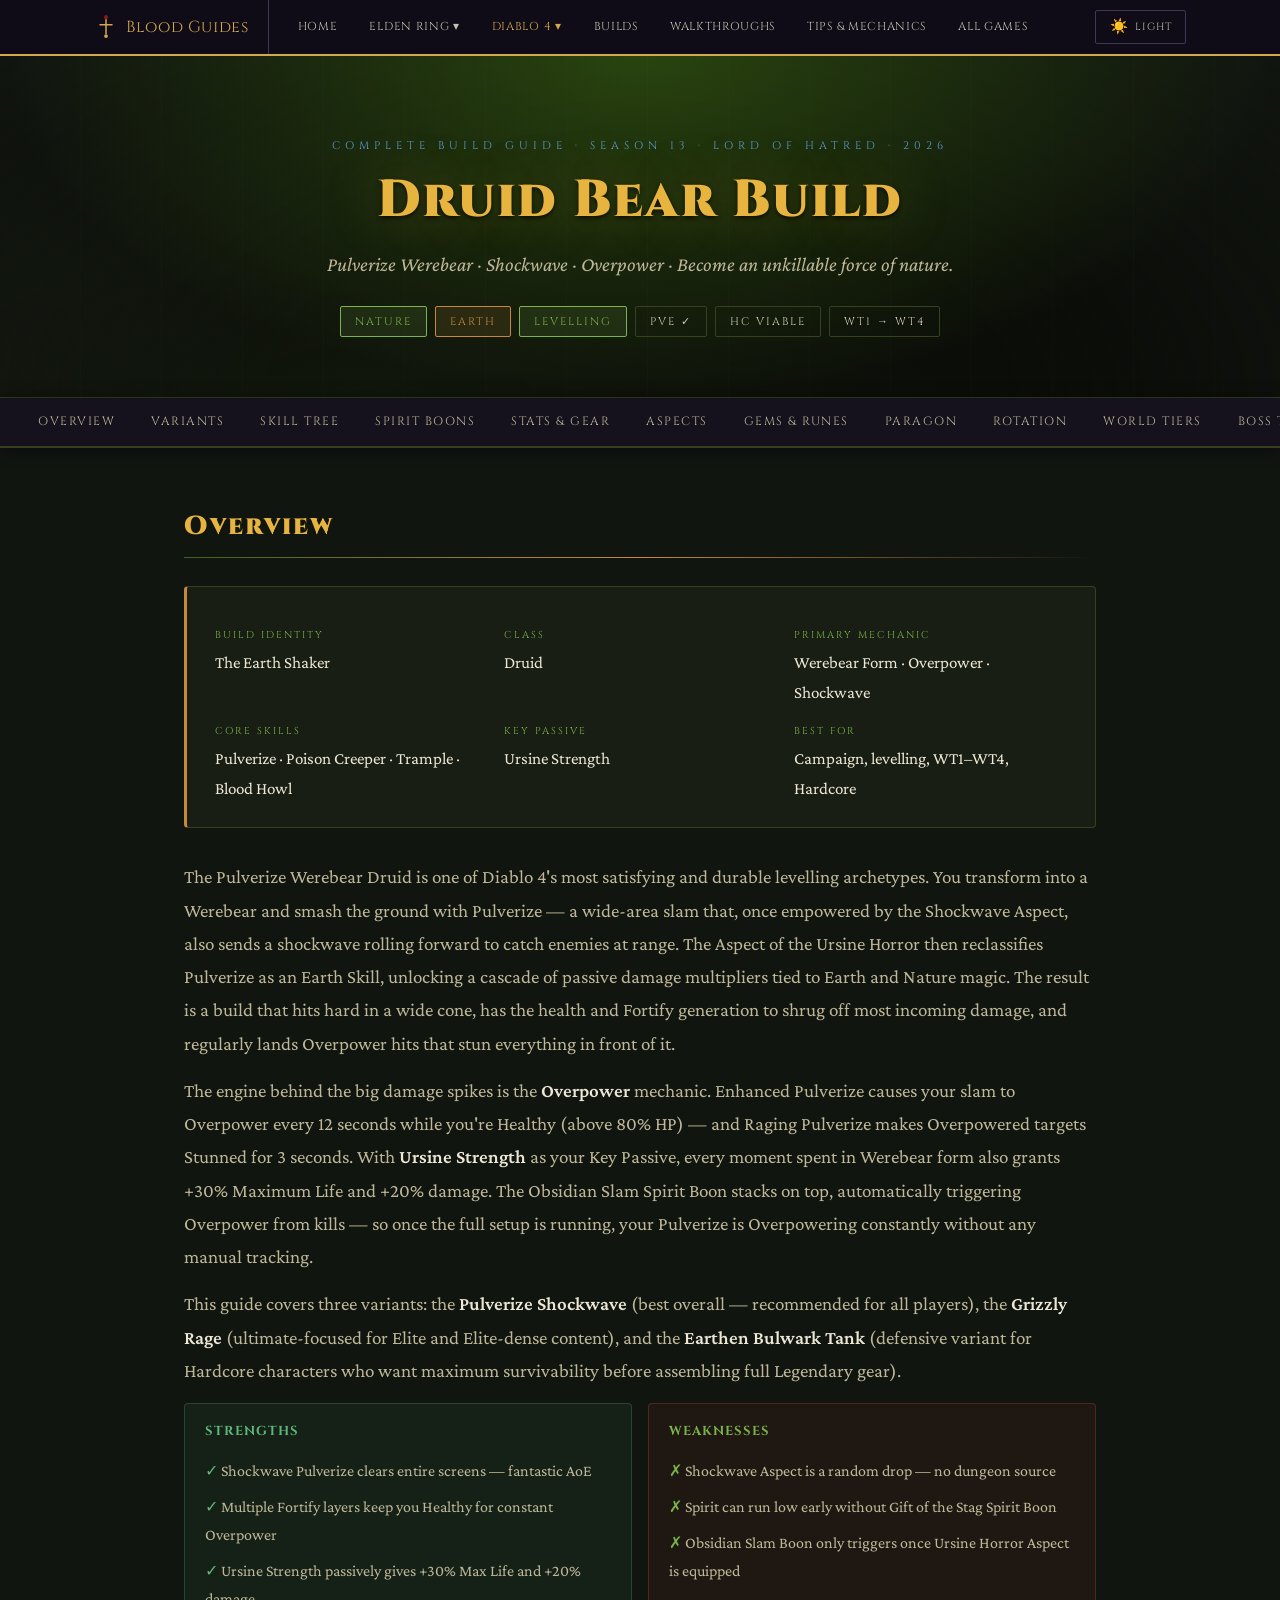
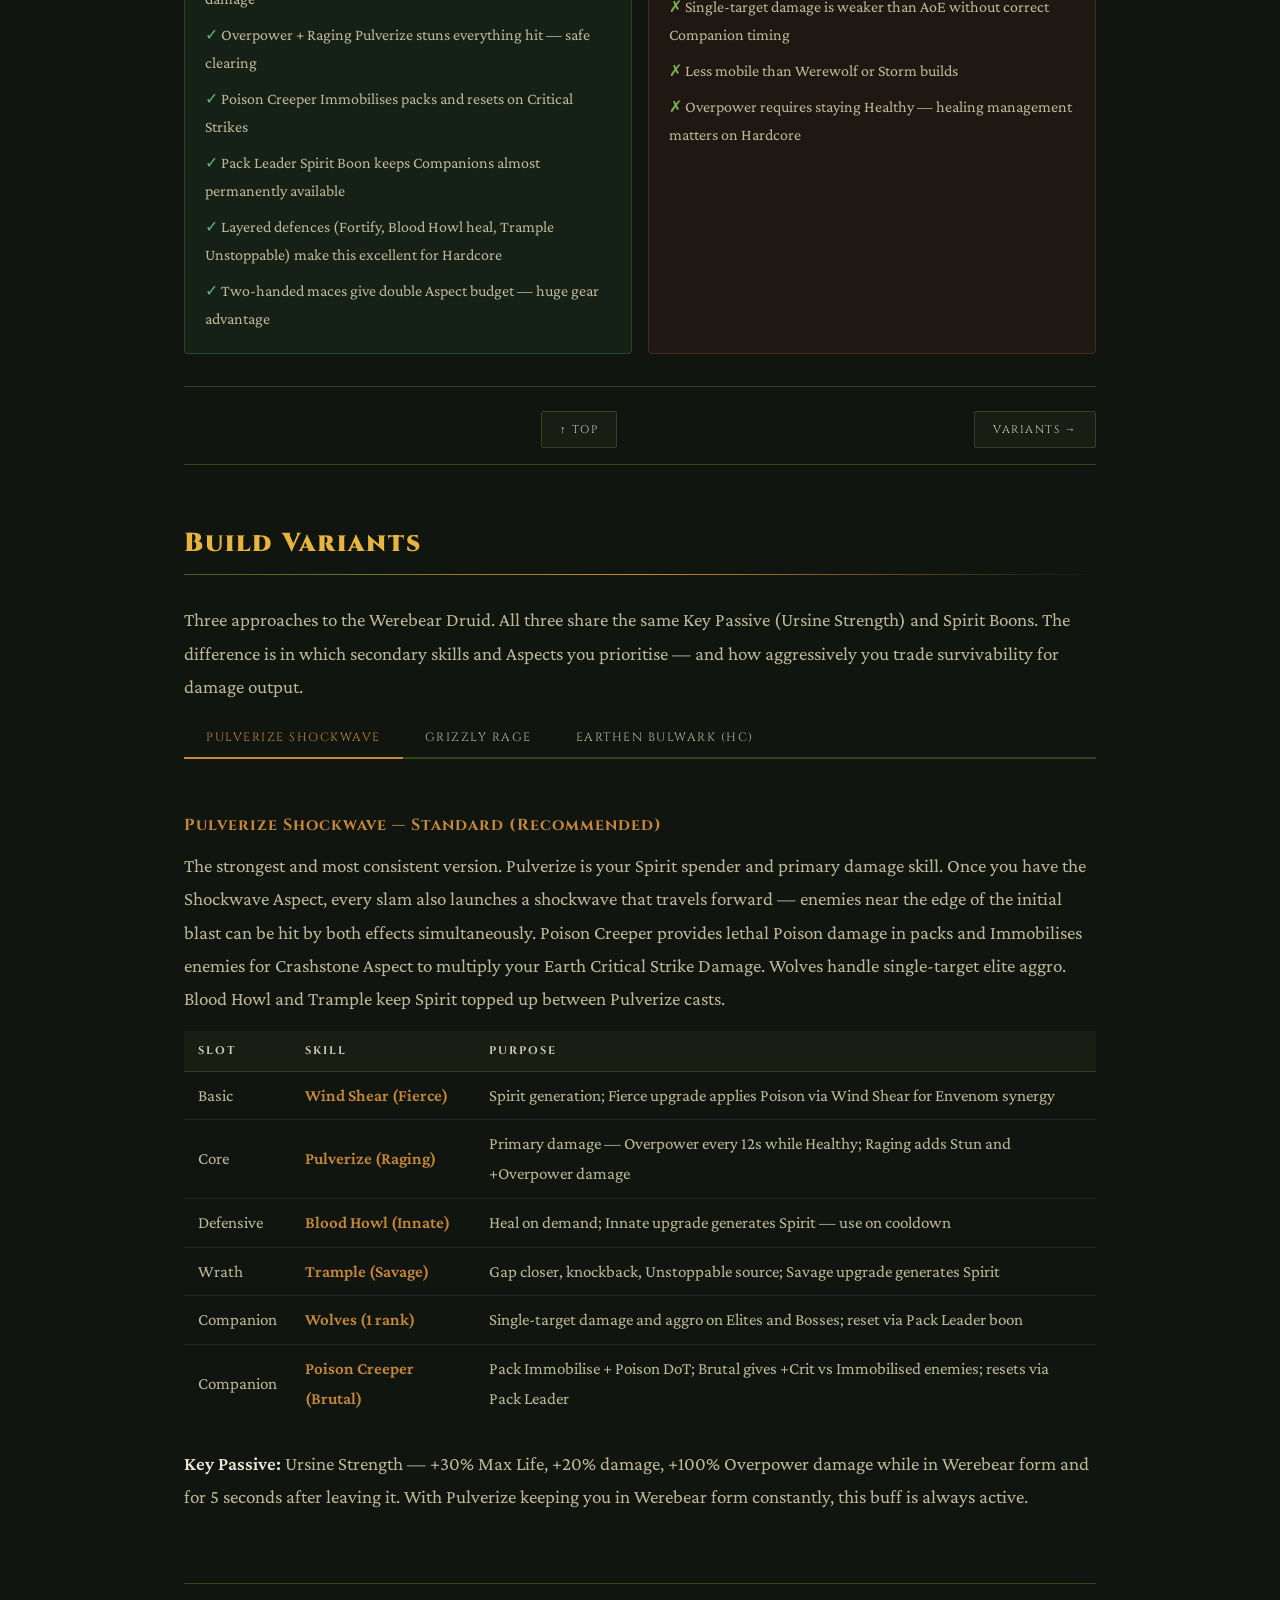
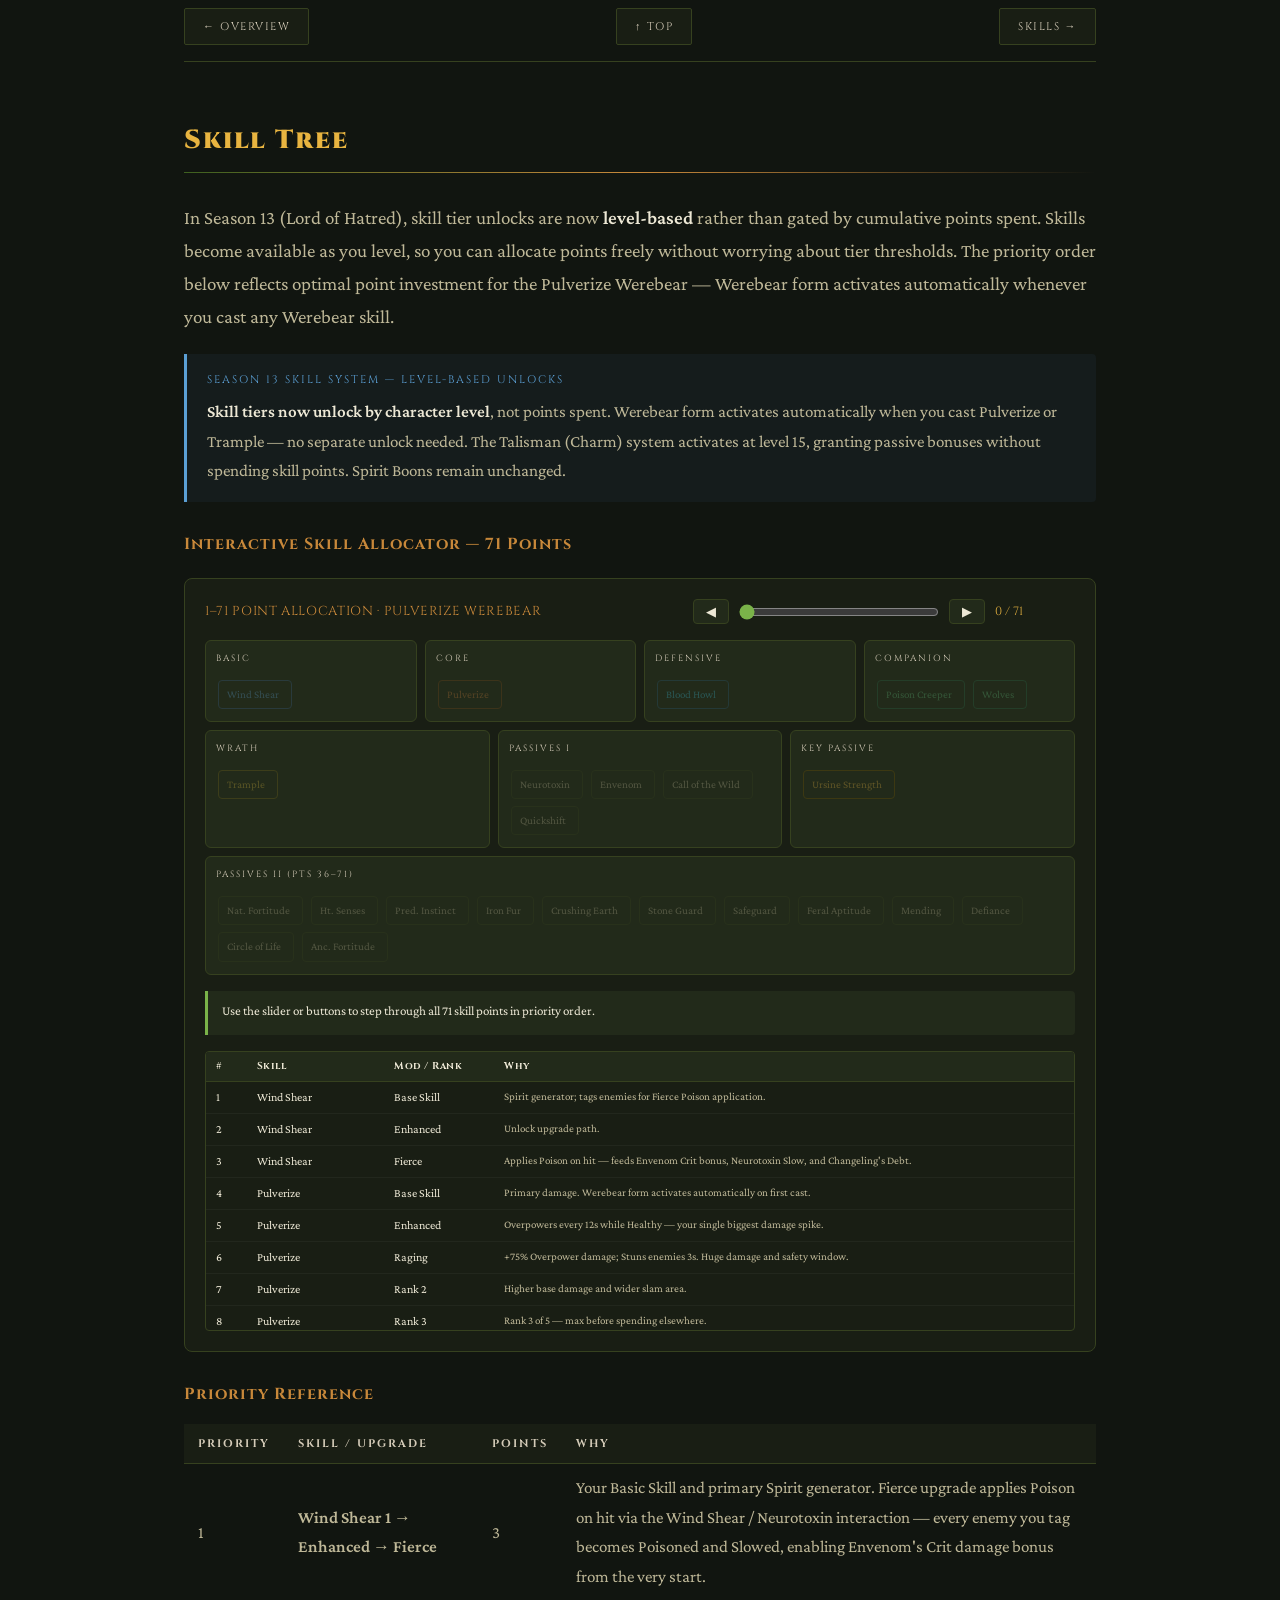
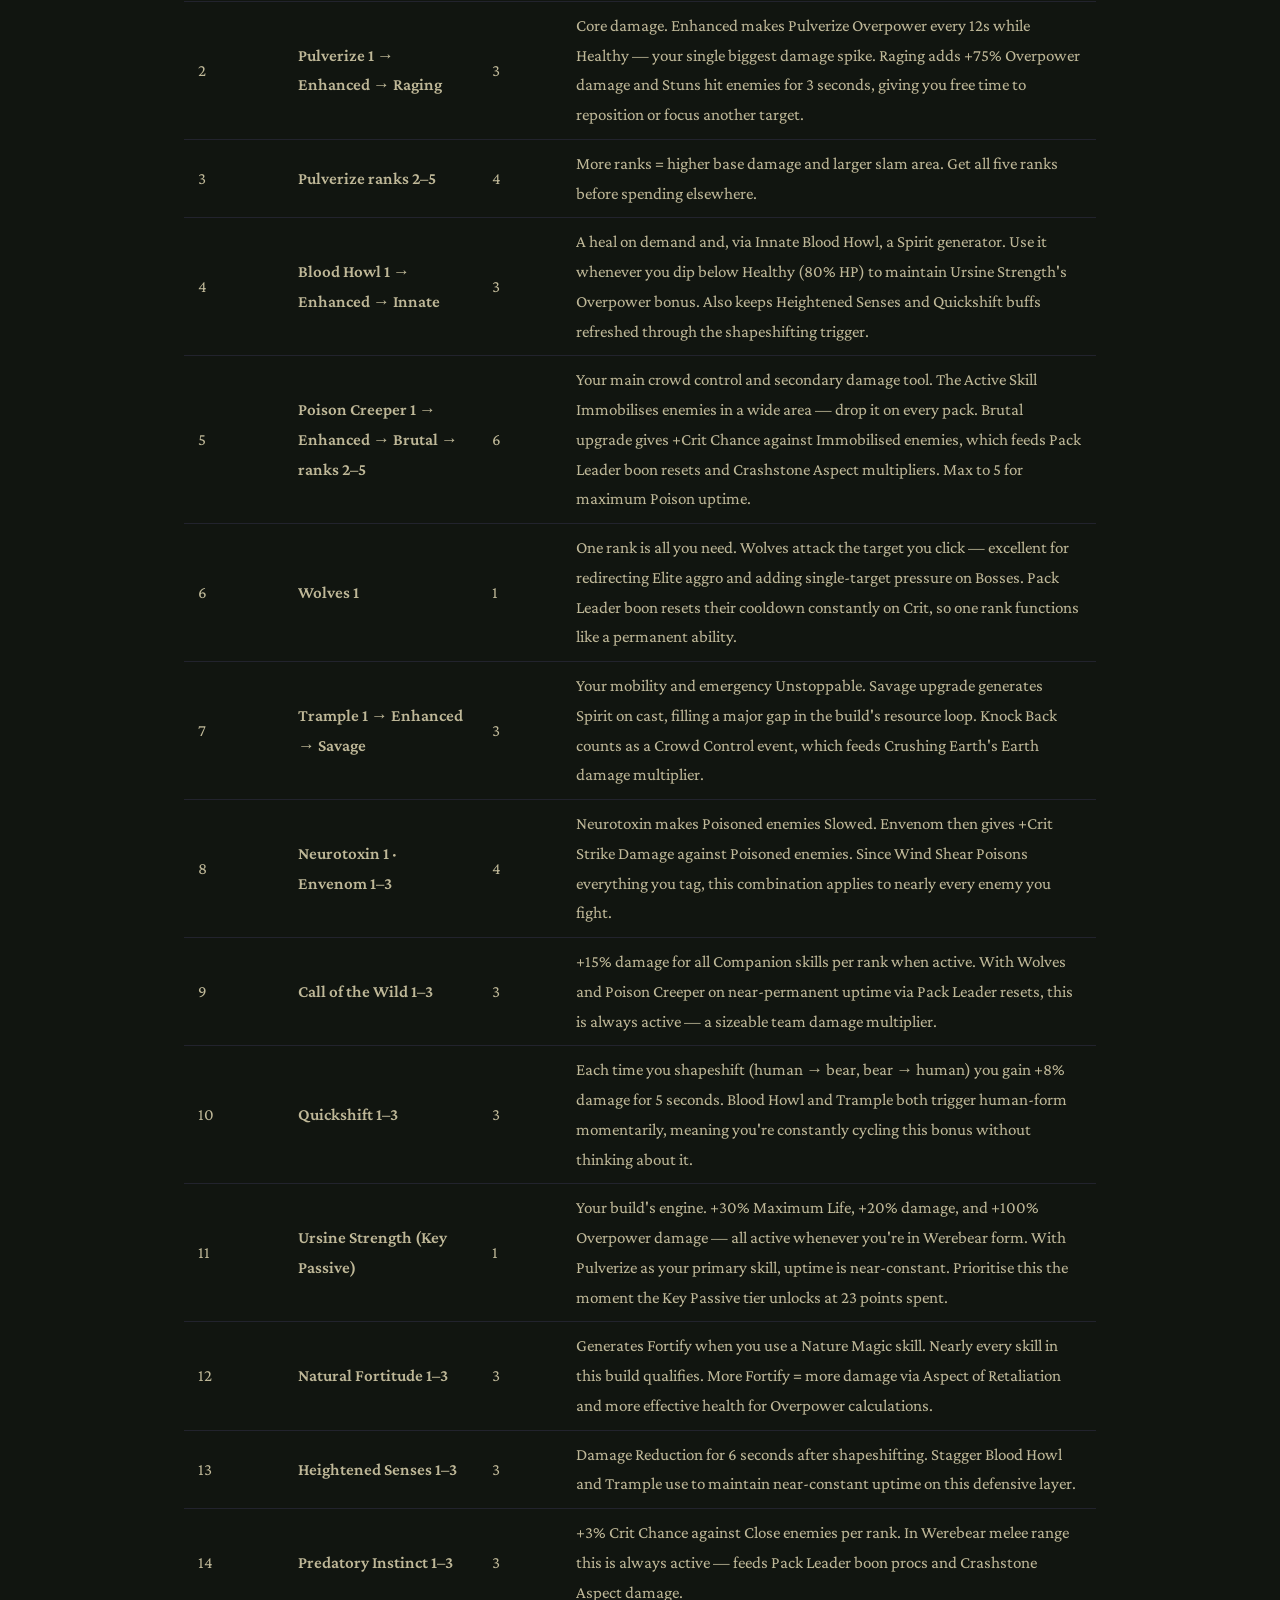
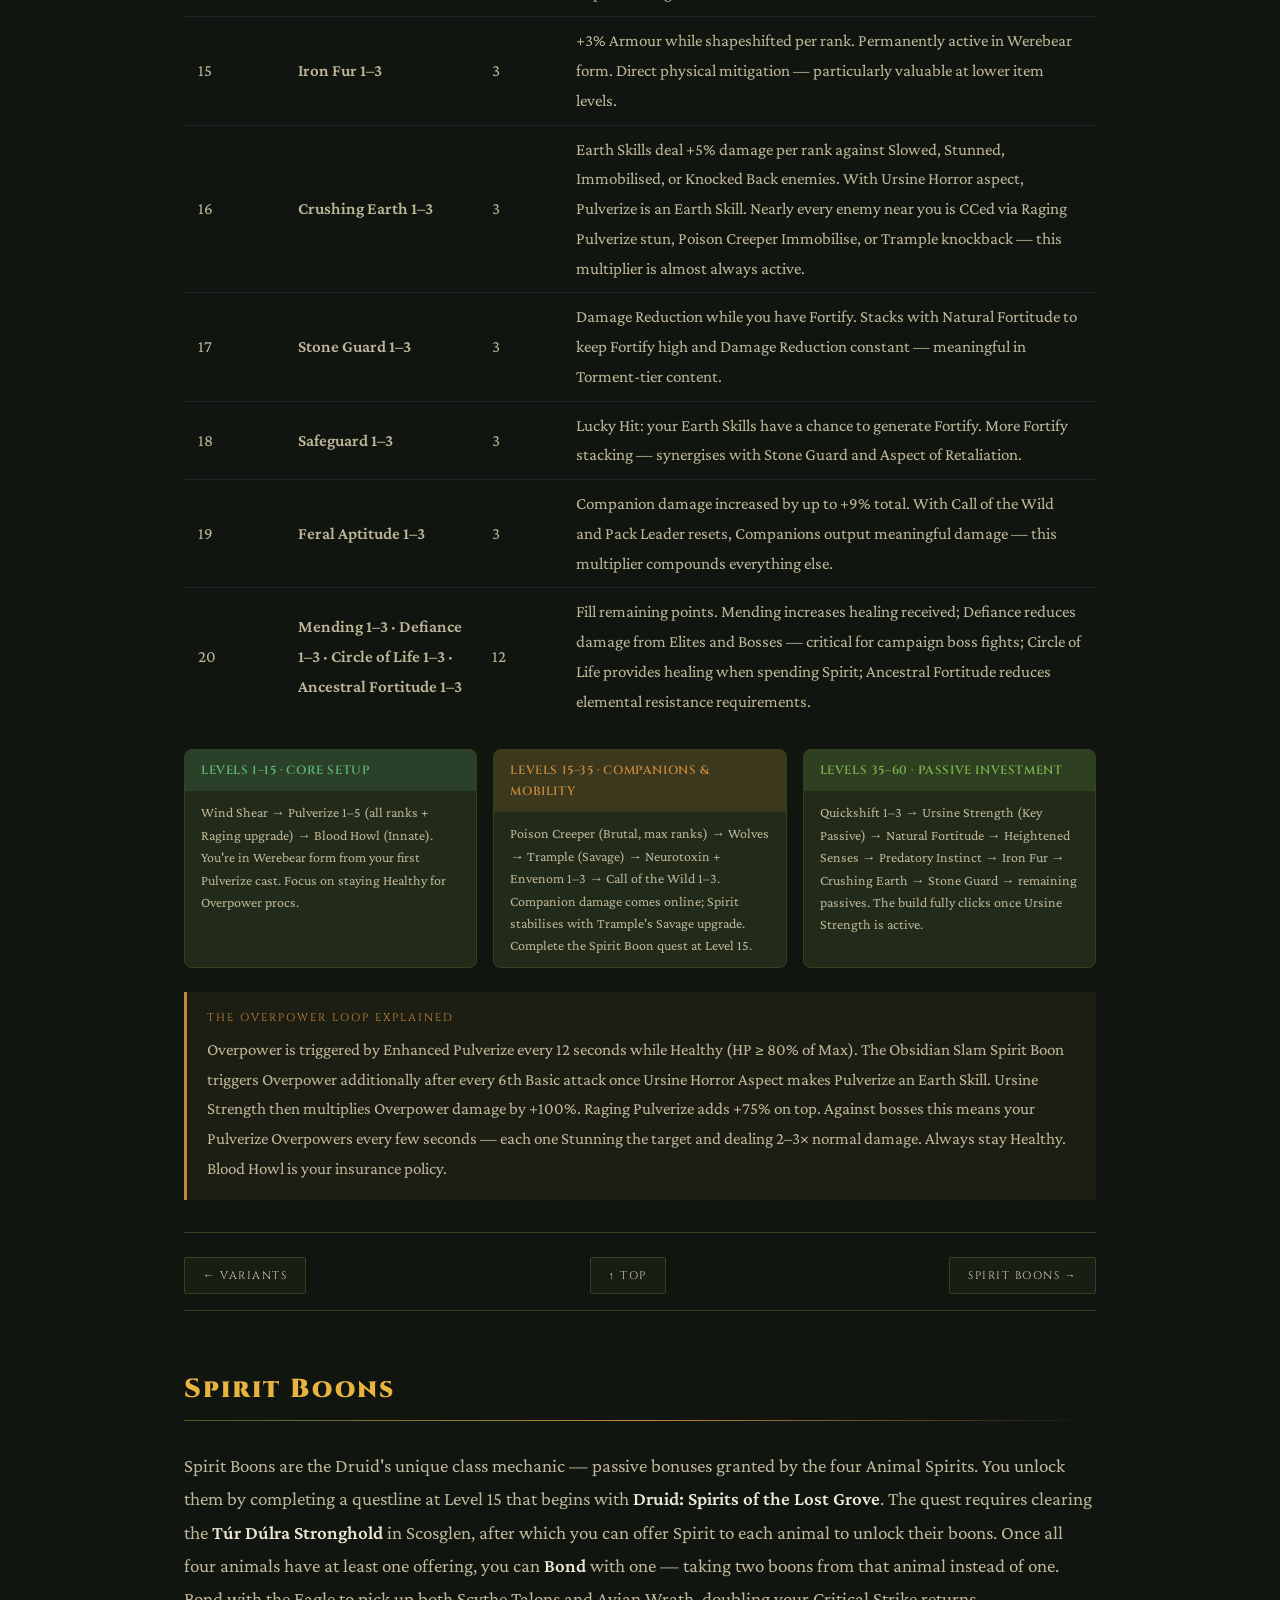
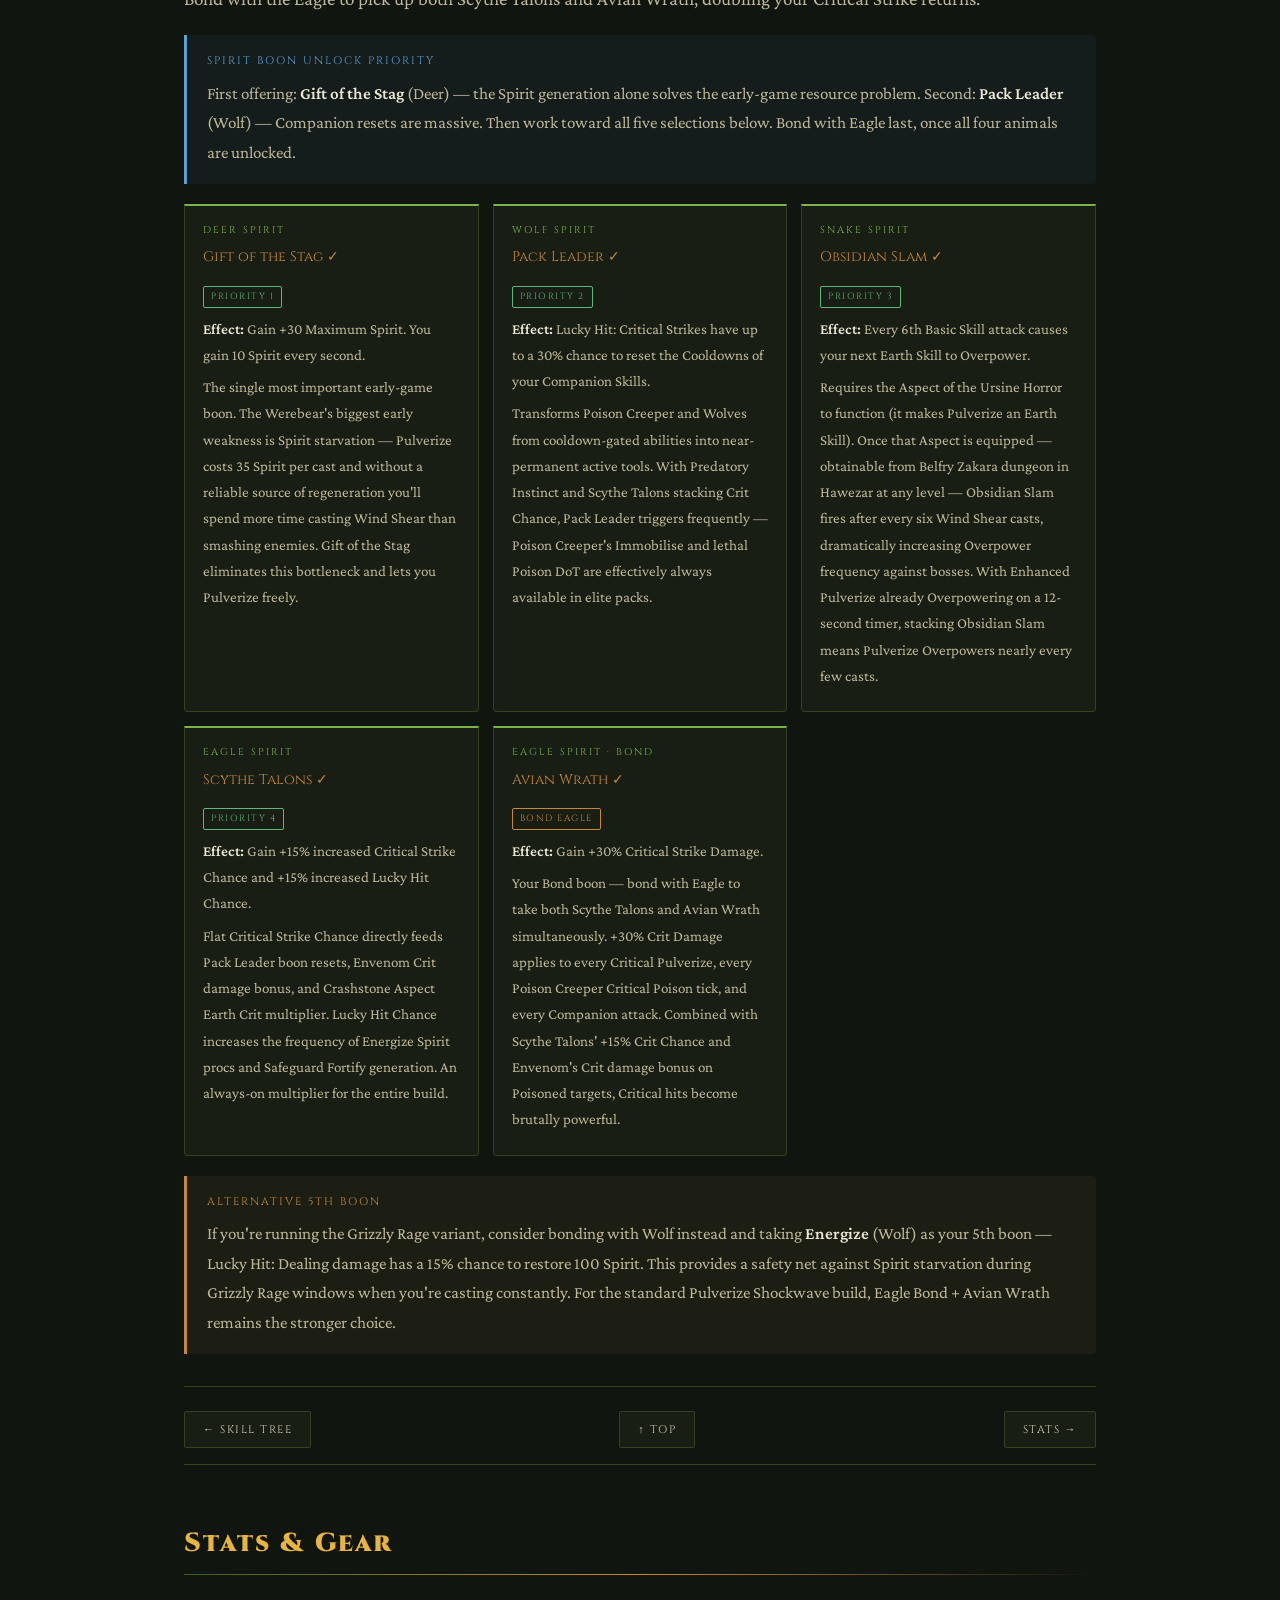
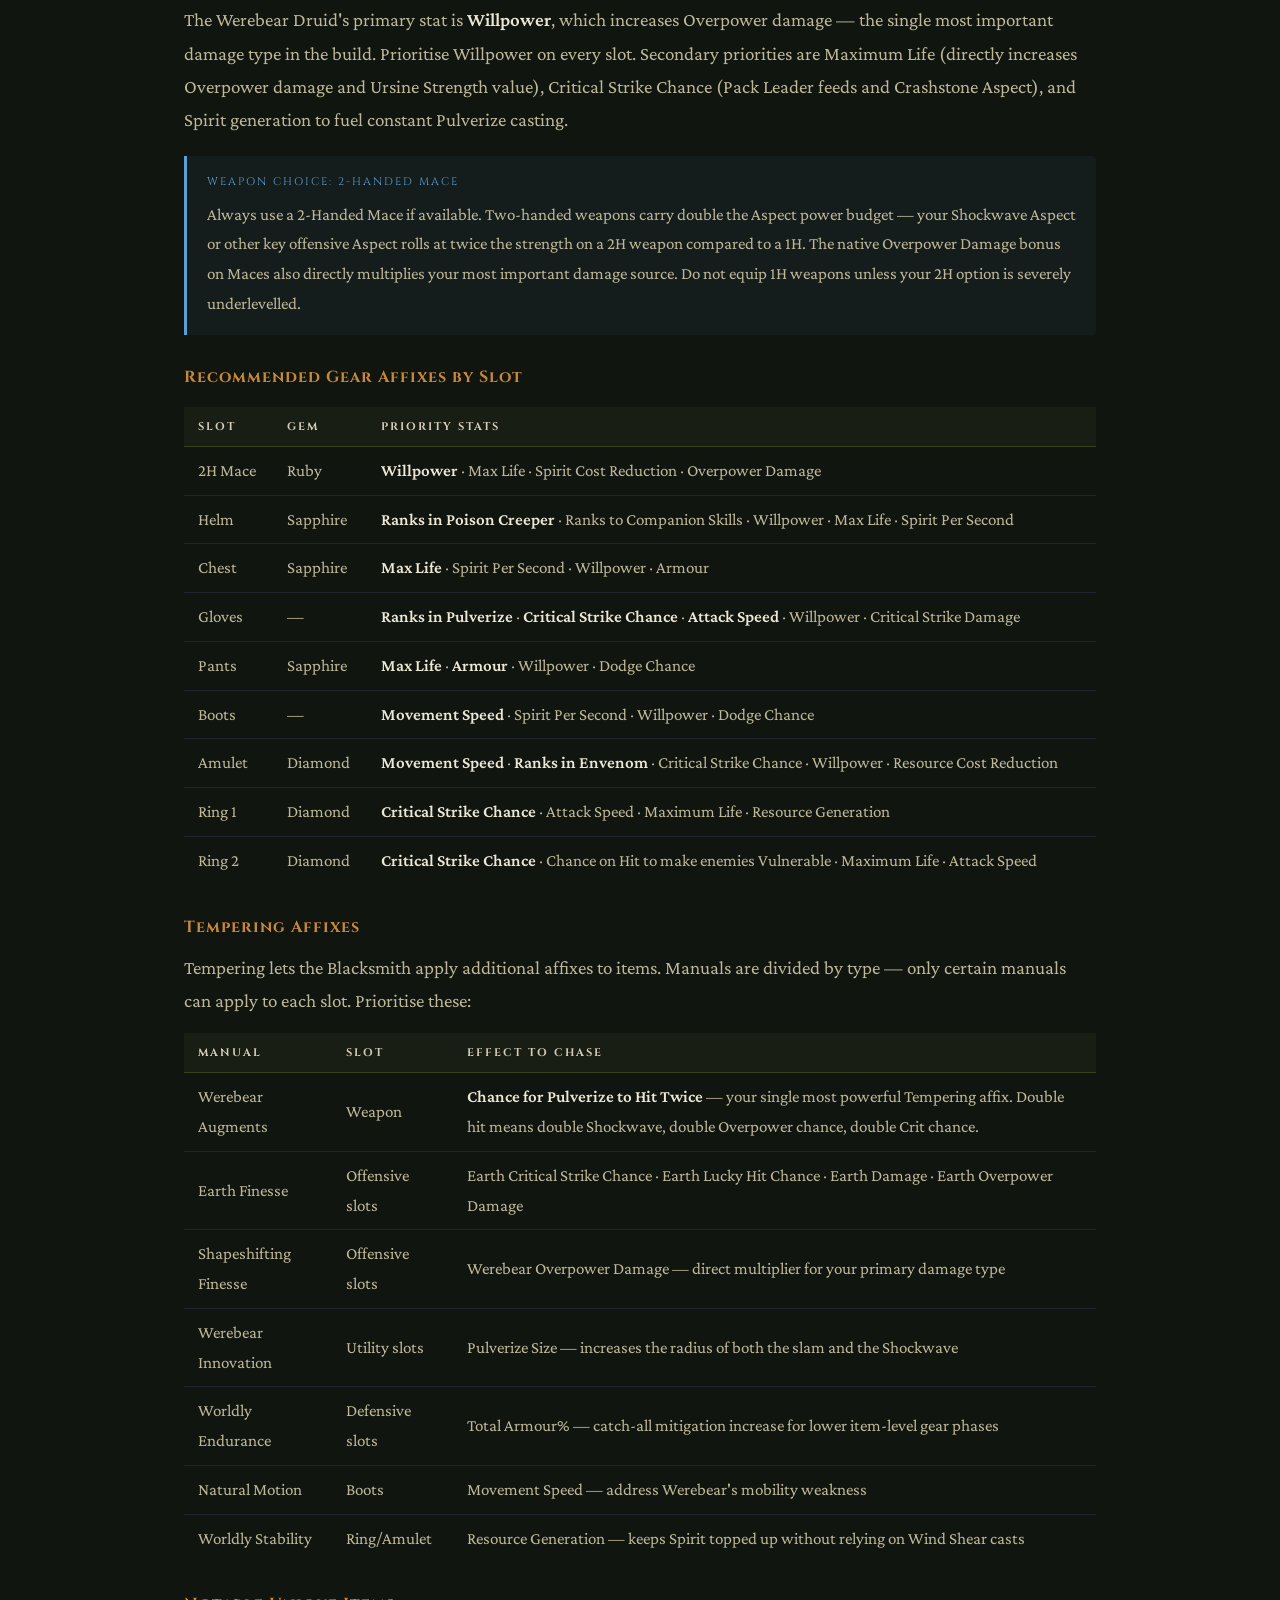
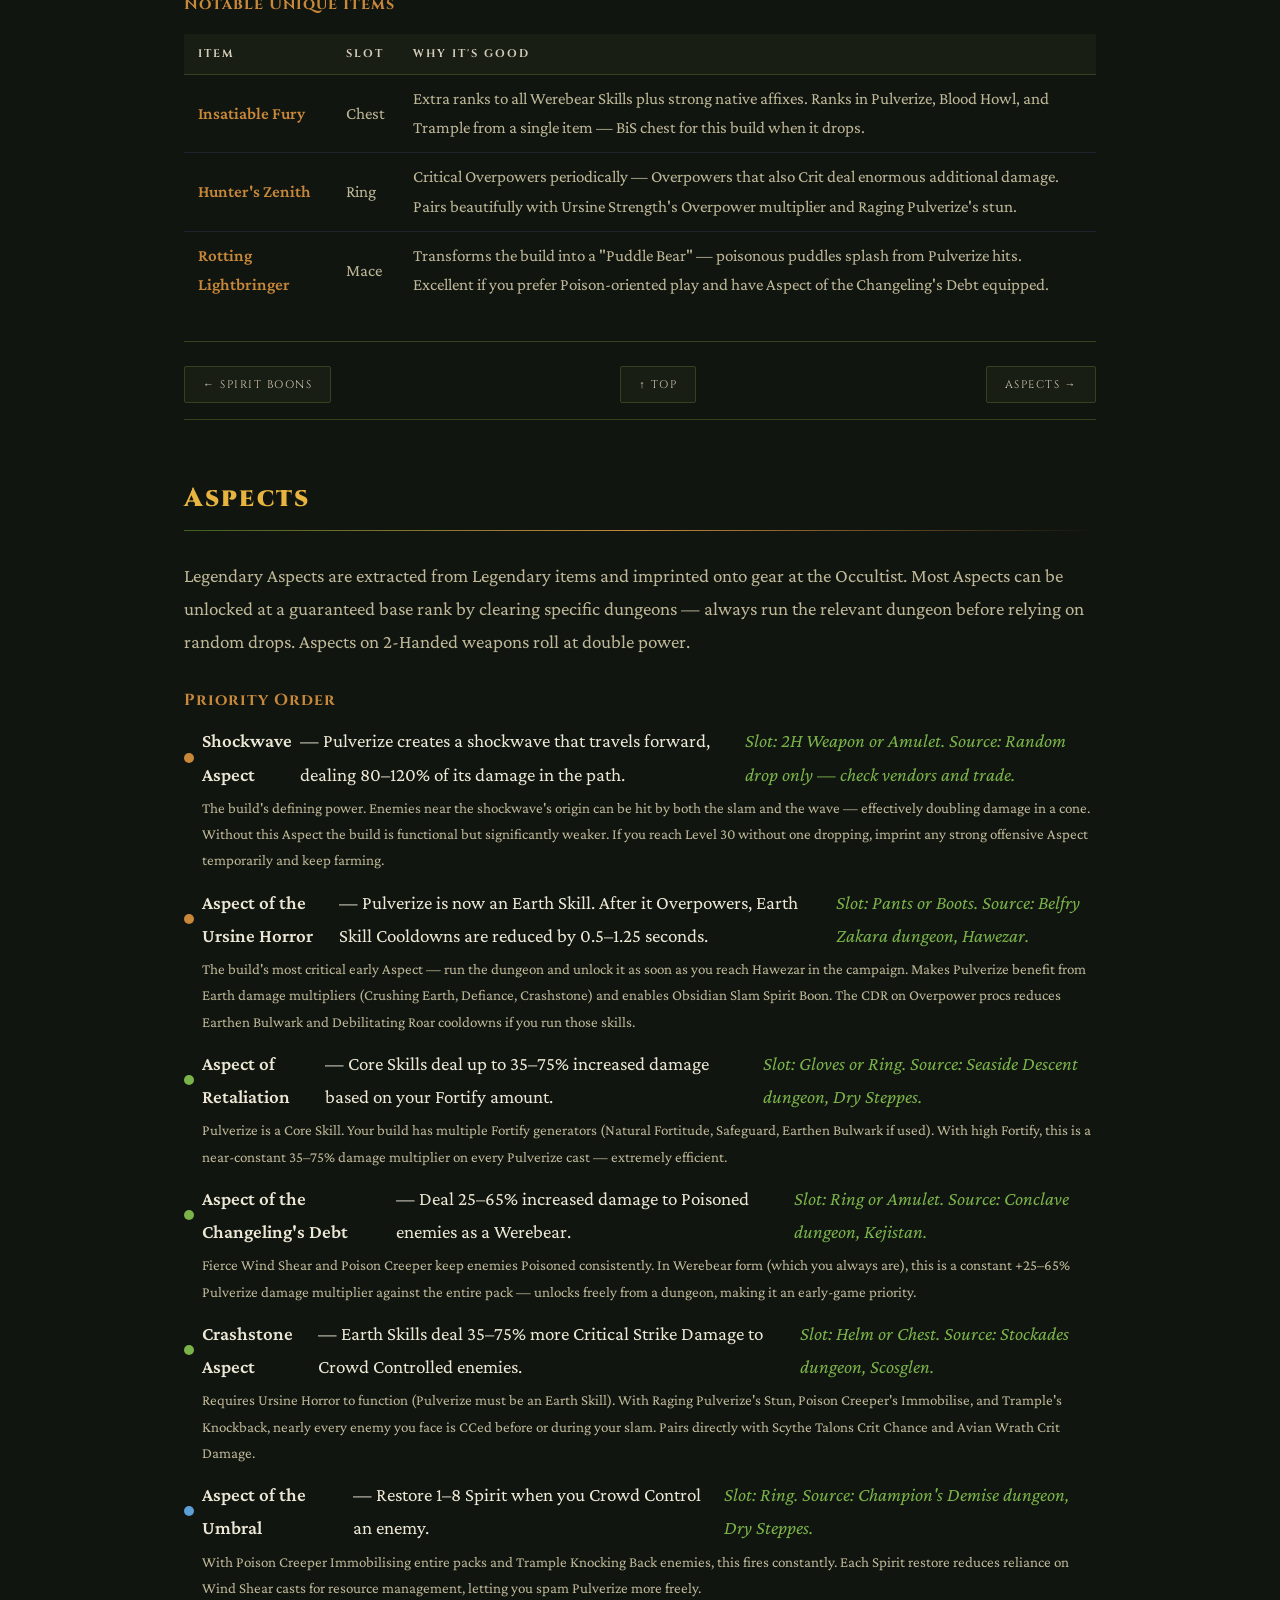
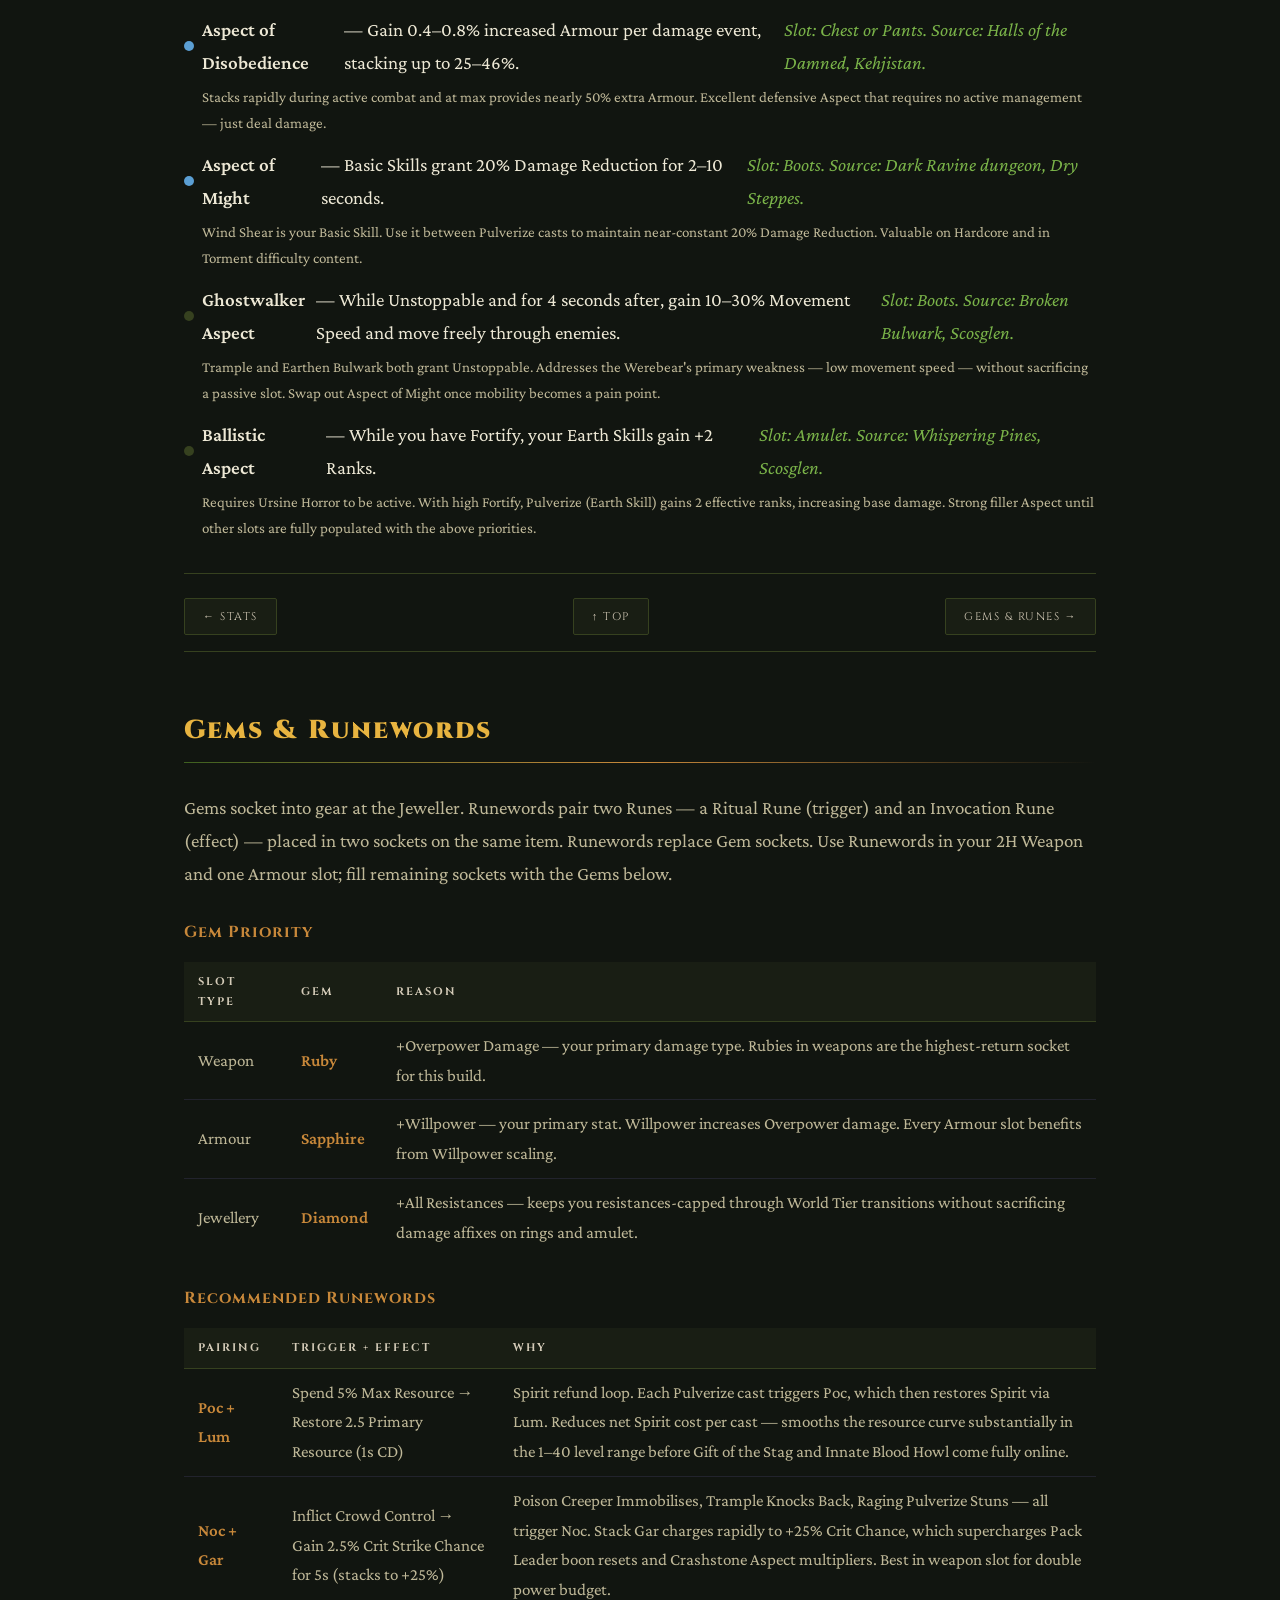
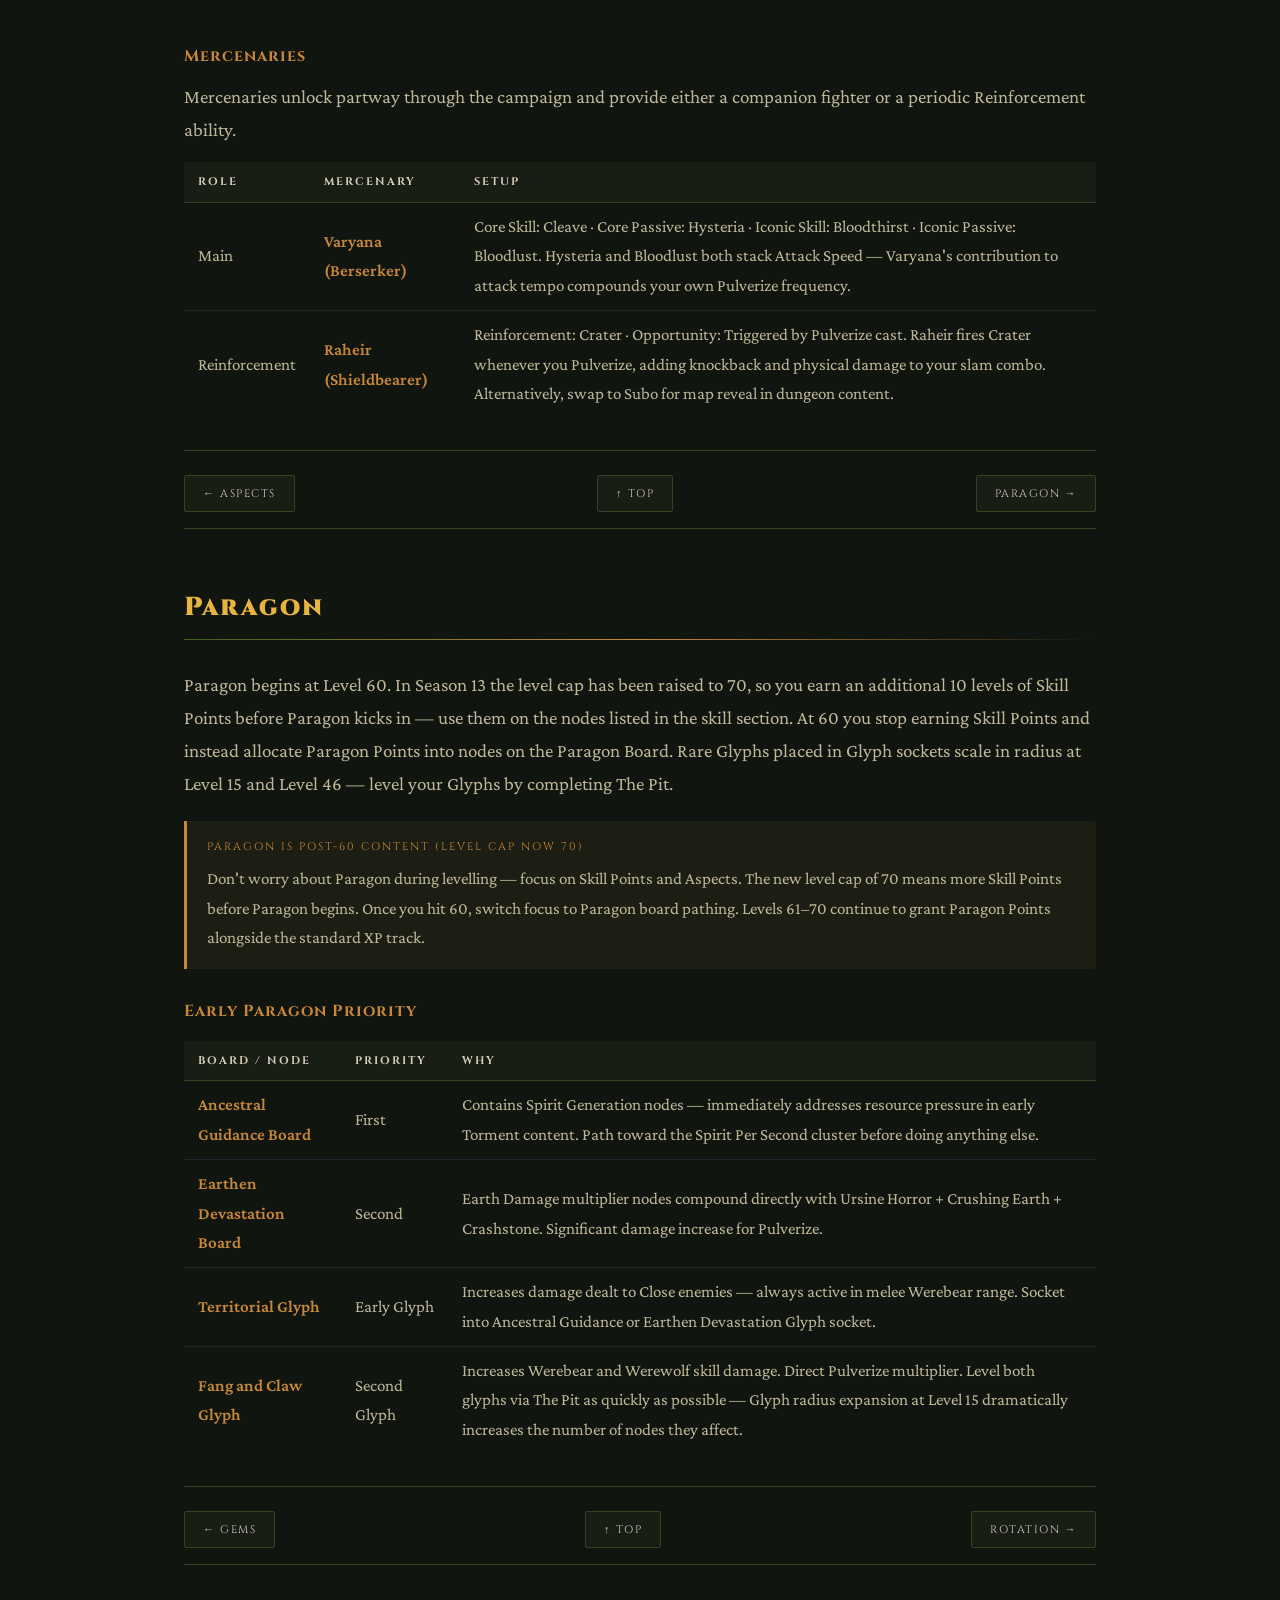
==== commit 910b76f6: "Add paladin build, Season 13 updates across all D4 guides" ====
--- a/diablo4-druid-bear-build/index.html
+++ b/diablo4-druid-bear-build/index.html
@@ -4,7 +4,7 @@
 <meta charset="UTF-8">
 <meta name="viewport" content="width=device-width, initial-scale=1.0">
 <title>Diablo 4 Druid Bear Build | Pulverize Werebear Levelling Guide</title>
-<meta name="description" content="Diablo 4 Druid Werebear levelling build guide. Best skill tree, Spirit Boons, Aspects, gear, and rotation for Pulverize Bear. Updated Season 12 patch 2.6.">
+<meta name="description" content="Diablo 4 Druid Werebear levelling build guide for Season 13. Best skill tree, Spirit Boons, Aspects, gear, and rotation for Pulverize Bear. Updated 2026.">
 <meta property="og:title" content="Diablo 4 Druid Bear Build | Pulverize Werebear Levelling Guide">
 <meta property="og:description" content="Become an unstoppable earth-shattering Werebear. Full Pulverize Druid build — skills, Spirit Boons, Aspects, boss tips. The definitive D4 Druid levelling guide.">
 <meta property="og:url" content="https://bloodguides.pages.dev/diablo4-druid-bear-build/">
@@ -131,6 +131,7 @@
         <ul>
           <li><a href="/diablo4-necromancer-minion-build/">Necromancer Minion Build</a></li>
           <li><a href="/diablo4-druid-bear-build/">Druid Bear Build</a></li>
+          <li><a href="/diablo4-paladin-blessed-hammer-build/">Paladin Blessed Hammer Build</a></li>
         </ul>
       </li>
       <li><a href="/">Builds</a></li>
@@ -148,7 +149,7 @@
 
 <!-- HERO -->
 <div class="hero">
-  <span class="hero-tag">Complete Build Guide · Season 12 · Patch 2.6</span>
+  <span class="hero-tag">Complete Build Guide · Season 13 · Lord of Hatred · 2026</span>
   <h1 class="title">Druid Bear Build</h1>
   <p class="subtitle">Pulverize Werebear · Shockwave · Overpower · Become an unkillable force of nature.</p>
   <div class="badges">
@@ -307,11 +308,11 @@
   <h2>Skill Tree</h2>
   <div class="section-rule"></div>
 
-  <p>The Druid skill tree gates deeper tiers behind cumulative point investment — 2 points to unlock Core skills, 6 for Defensive/Companion skills, 11 for Wrath skills, and 16 for the Ultimate tier. You earn 59 Skill Points from levelling and up to 12 more from Renown or Season Journey rewards, for a total of 71. The priority order below keeps your damage and survivability functional at every stage while building toward the full Ursine Strength package.</p>
+  <p>In Season 13 (Lord of Hatred), skill tier unlocks are now <strong>level-based</strong> rather than gated by cumulative points spent. Skills become available as you level, so you can allocate points freely without worrying about tier thresholds. The priority order below reflects optimal point investment for the Pulverize Werebear — Werebear form activates automatically whenever you cast any Werebear skill.</p>
 
   <div class="callout blue">
-    <div class="callout-title">Skill Point Gate Reference</div>
-    <p><strong>2 pts spent</strong> → Core tier unlocks · <strong>6 pts</strong> → Defensive, Companion tiers · <strong>11 pts</strong> → Wrath tier · <strong>16 pts</strong> → Ultimate tier · <strong>23 pts</strong> → Key Passive. Werebear form activates automatically whenever you cast a Werebear skill like Pulverize or Trample — no separate unlock needed.</p>
+    <div class="callout-title">Season 13 Skill System — Level-Based Unlocks</div>
+    <p><strong>Skill tiers now unlock by character level</strong>, not points spent. Werebear form activates automatically when you cast Pulverize or Trample — no separate unlock needed. The Talisman (Charm) system activates at level 15, granting passive bonuses without spending skill points. Spirit Boons remain unchanged.</p>
   </div>
 
   <h3>Interactive Skill Allocator — 71 Points</h3>
@@ -648,11 +649,11 @@
   <h2>Paragon</h2>
   <div class="section-rule"></div>
 
-  <p>Paragon begins at Level 60. You stop earning Skill Points and instead allocate Paragon Points into nodes on the Paragon Board. You start on the base board and unlock additional boards by reaching their gate nodes. Rare Glyphs placed in Glyph sockets scale in radius at Level 15 and Level 46 — level your Glyphs by completing The Pit. The guidance below covers early Paragon priorities to bridge the levelling build into endgame.</p>
+  <p>Paragon begins at Level 60. In Season 13 the level cap has been raised to 70, so you earn an additional 10 levels of Skill Points before Paragon kicks in — use them on the nodes listed in the skill section. At 60 you stop earning Skill Points and instead allocate Paragon Points into nodes on the Paragon Board. Rare Glyphs placed in Glyph sockets scale in radius at Level 15 and Level 46 — level your Glyphs by completing The Pit.</p>
 
   <div class="callout">
-    <div class="callout-title">Paragon is Post-60 Content</div>
-    <p>Don't worry about Paragon during levelling — focus on Skill Points and Aspects. Once you hit 60, switch to the Pulverize Druid Endgame build (linked on Icy Veins) for a fully optimised Paragon board path. What follows is a starter orientation for the transition period.</p>
+    <div class="callout-title">Paragon is Post-60 Content (Level Cap Now 70)</div>
+    <p>Don't worry about Paragon during levelling — focus on Skill Points and Aspects. The new level cap of 70 means more Skill Points before Paragon begins. Once you hit 60, switch focus to Paragon board pathing. Levels 61–70 continue to grant Paragon Points alongside the standard XP track.</p>
   </div>
 
   <h3>Early Paragon Priority</h3>
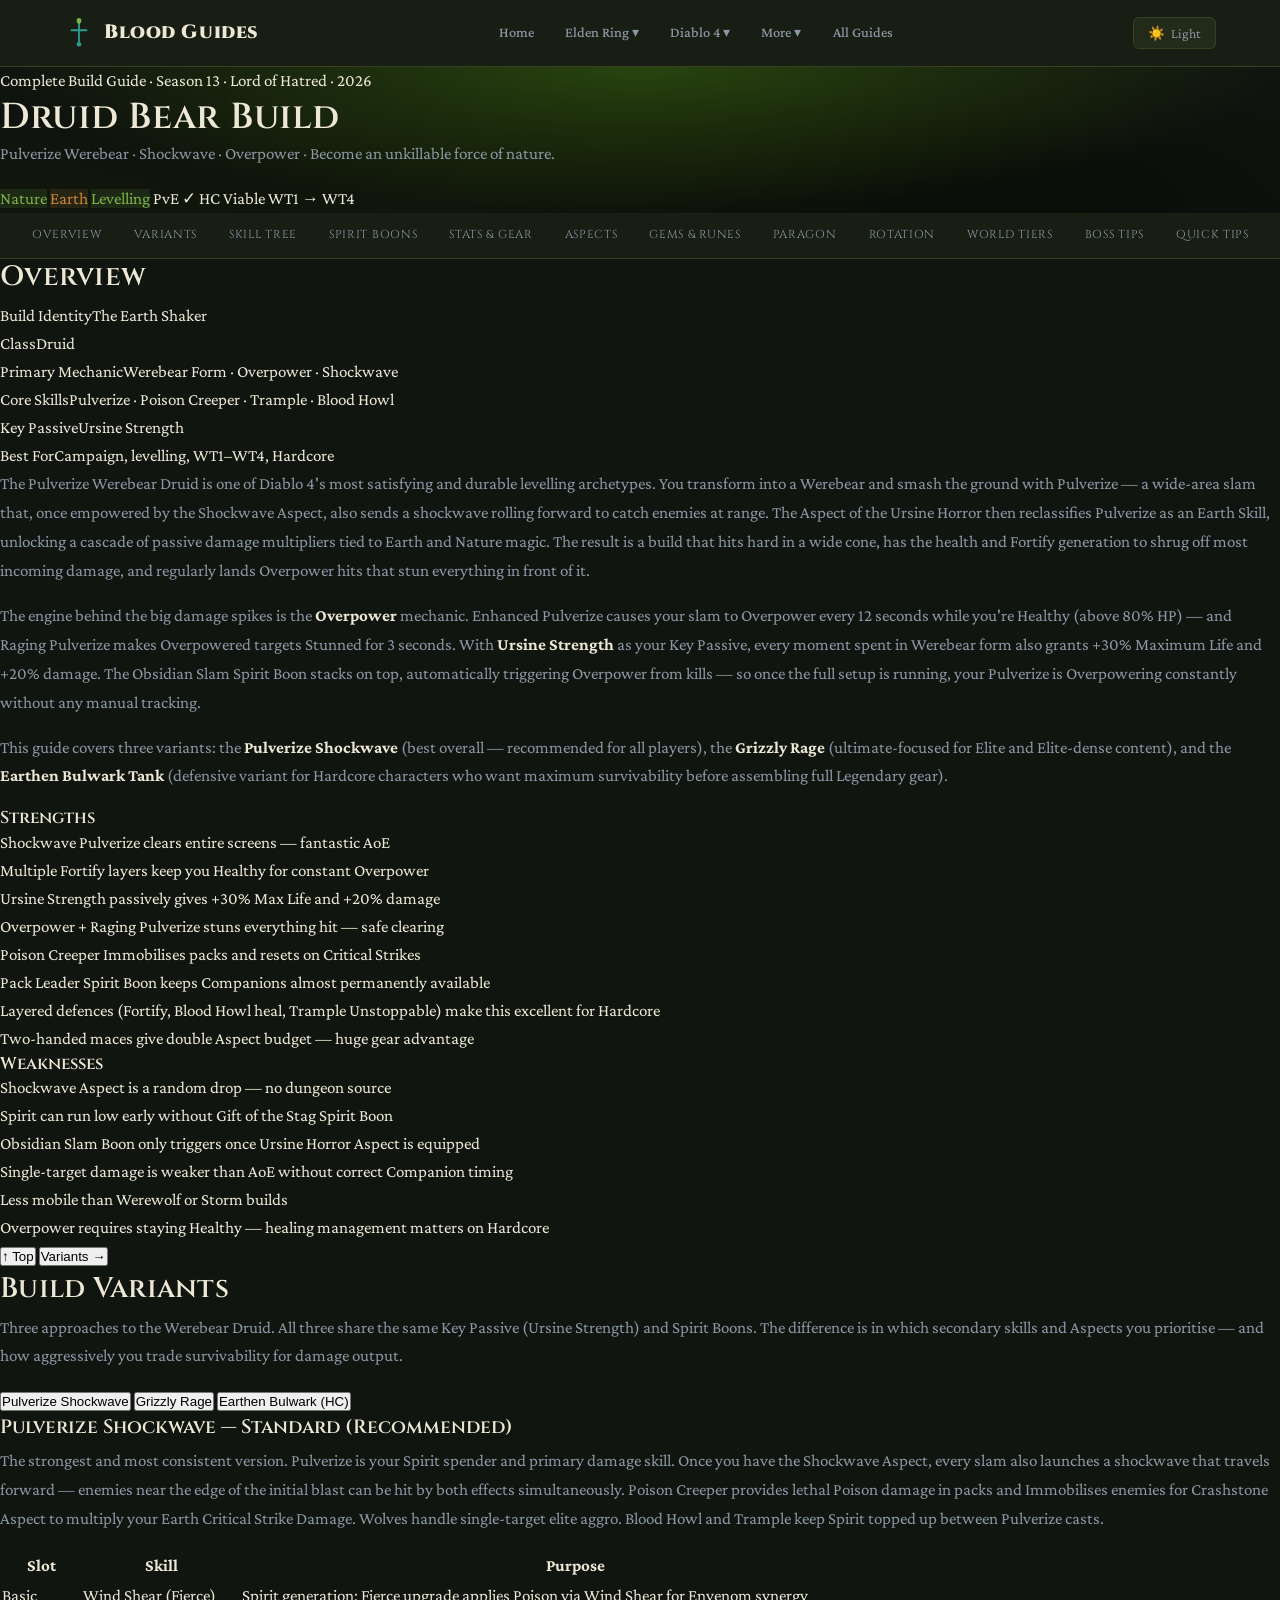
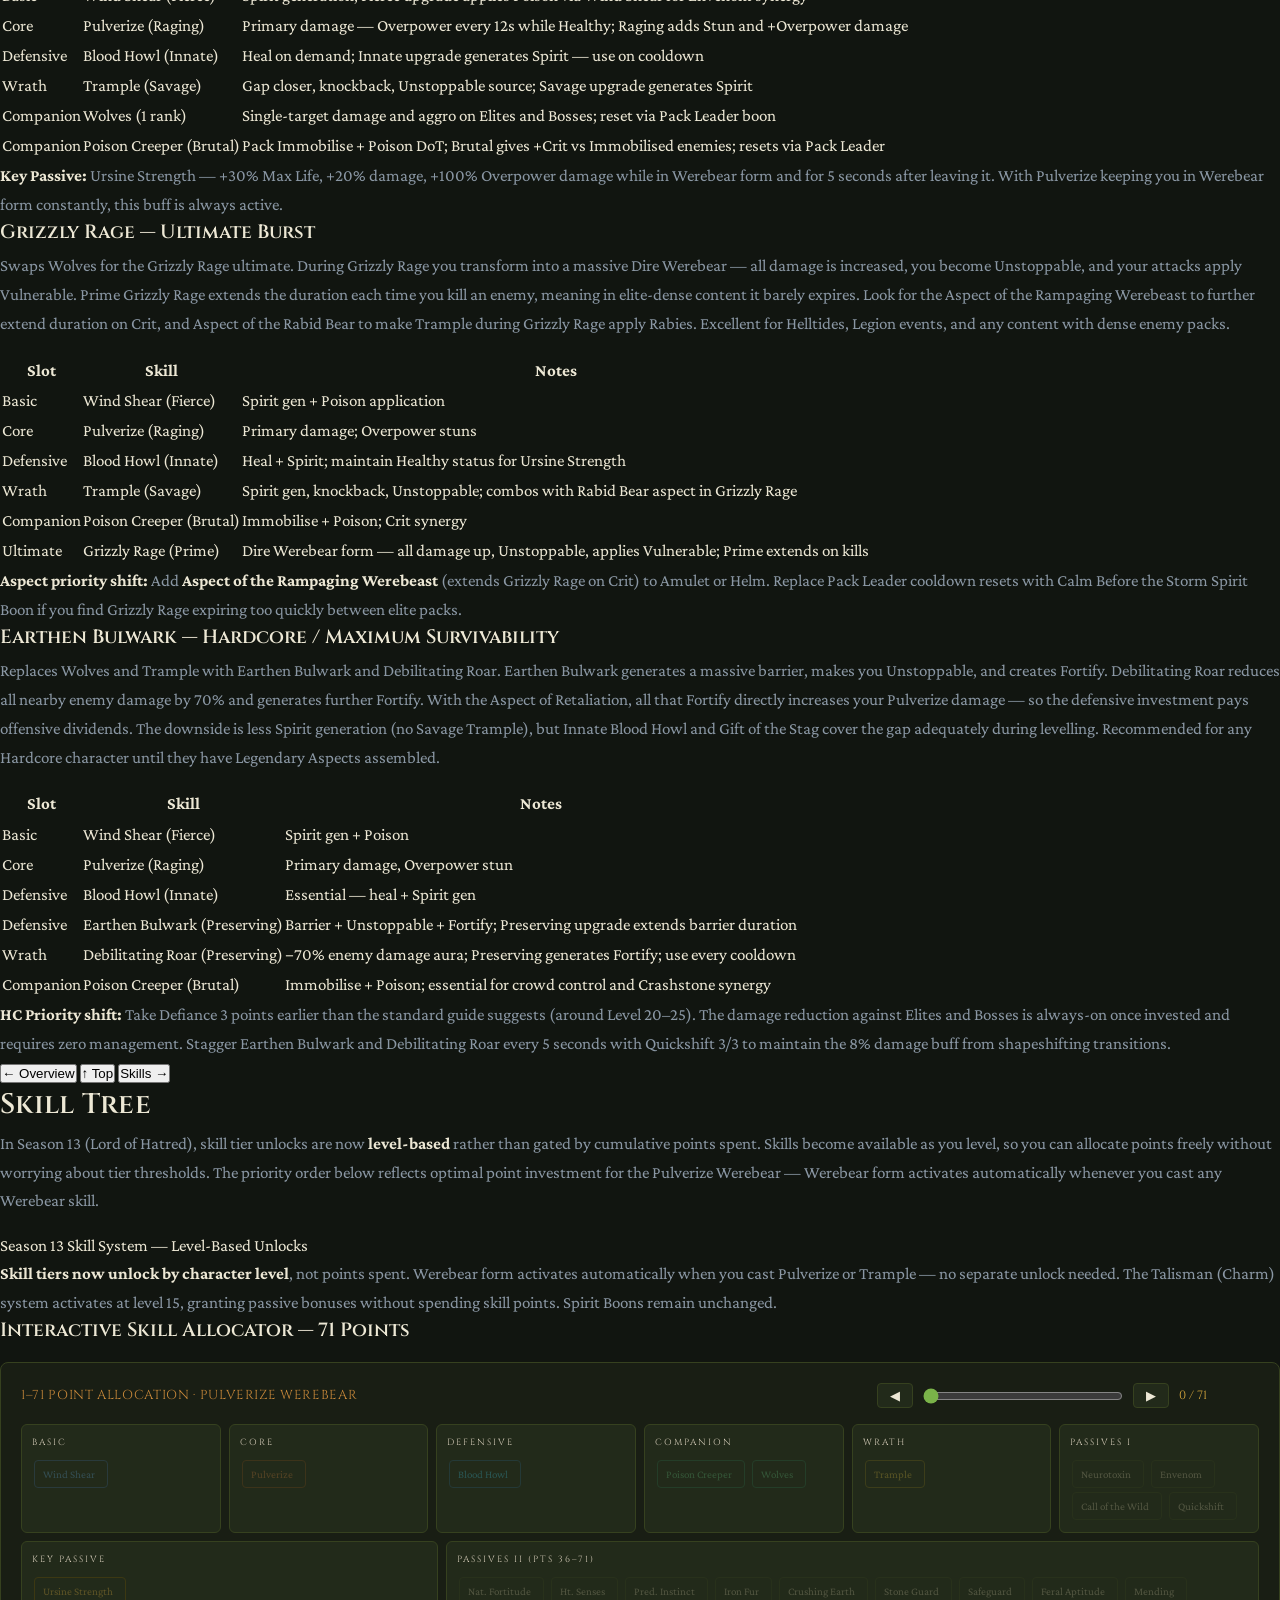
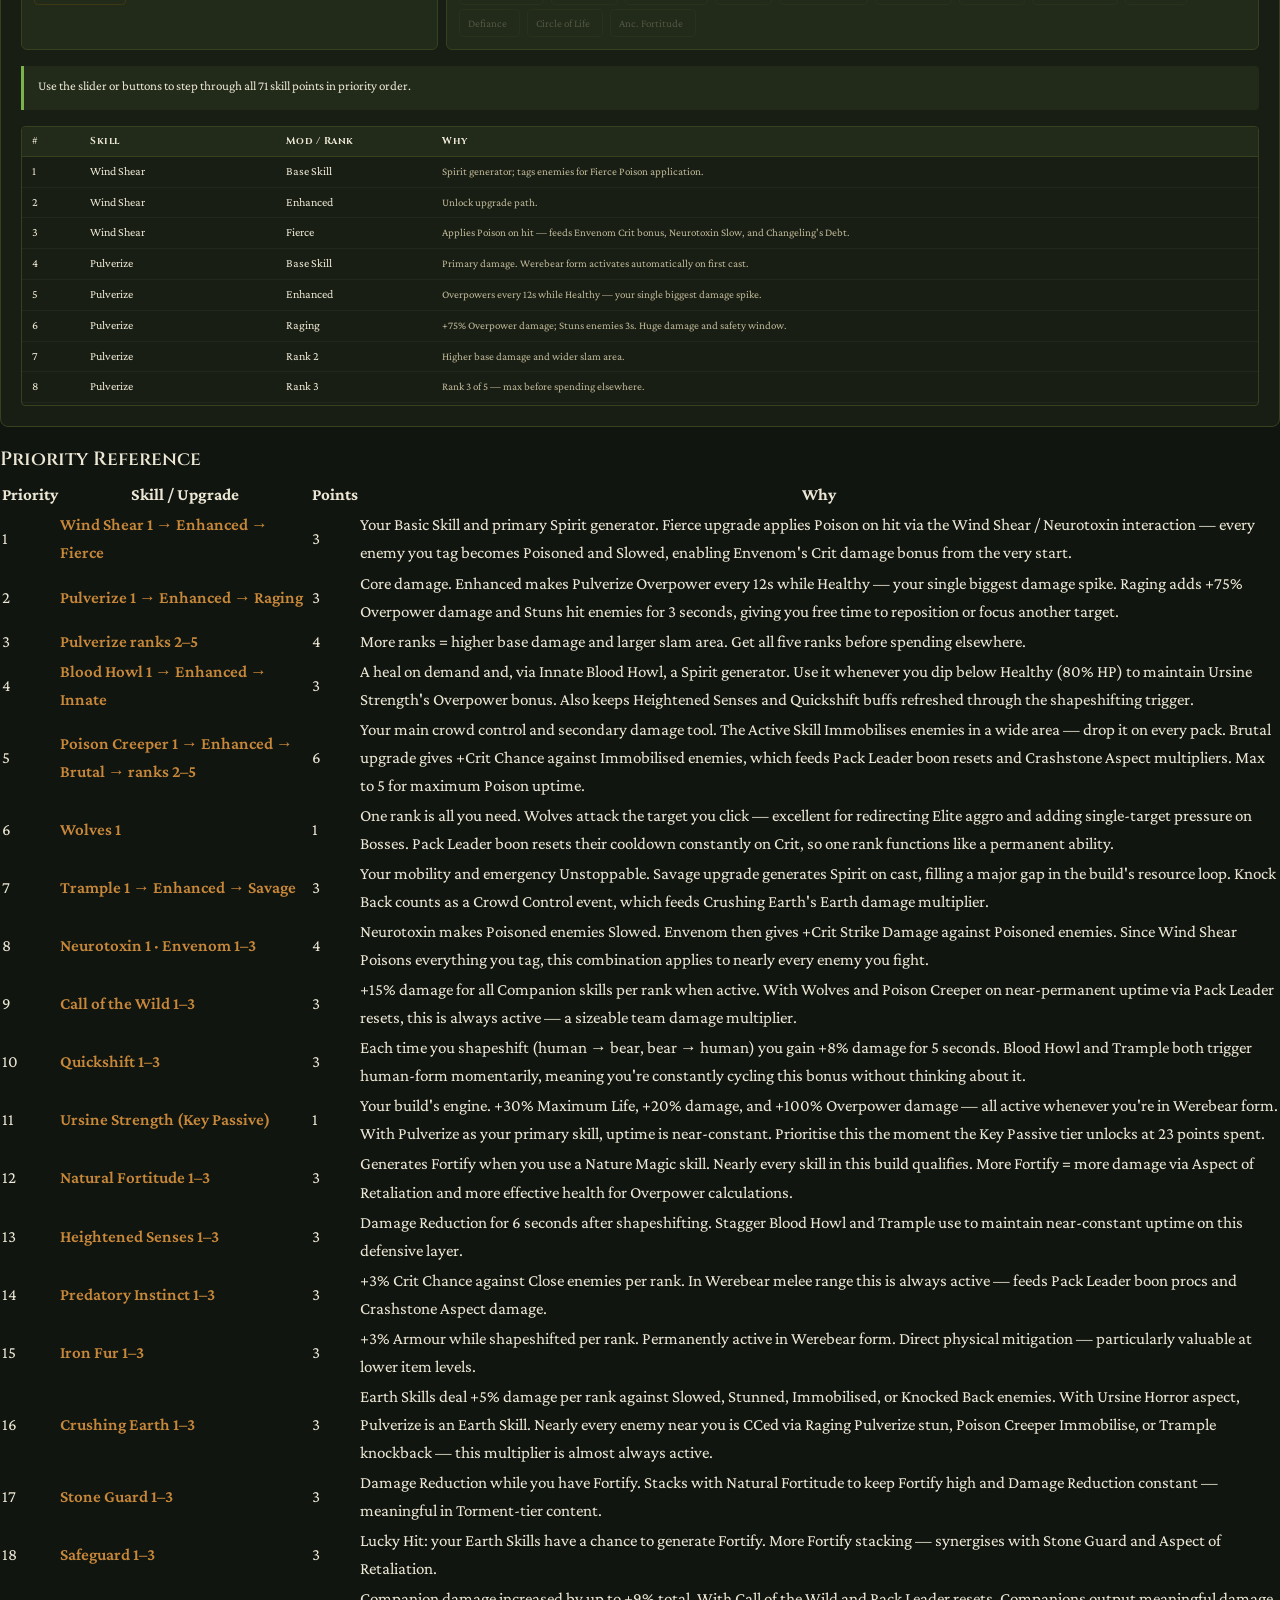
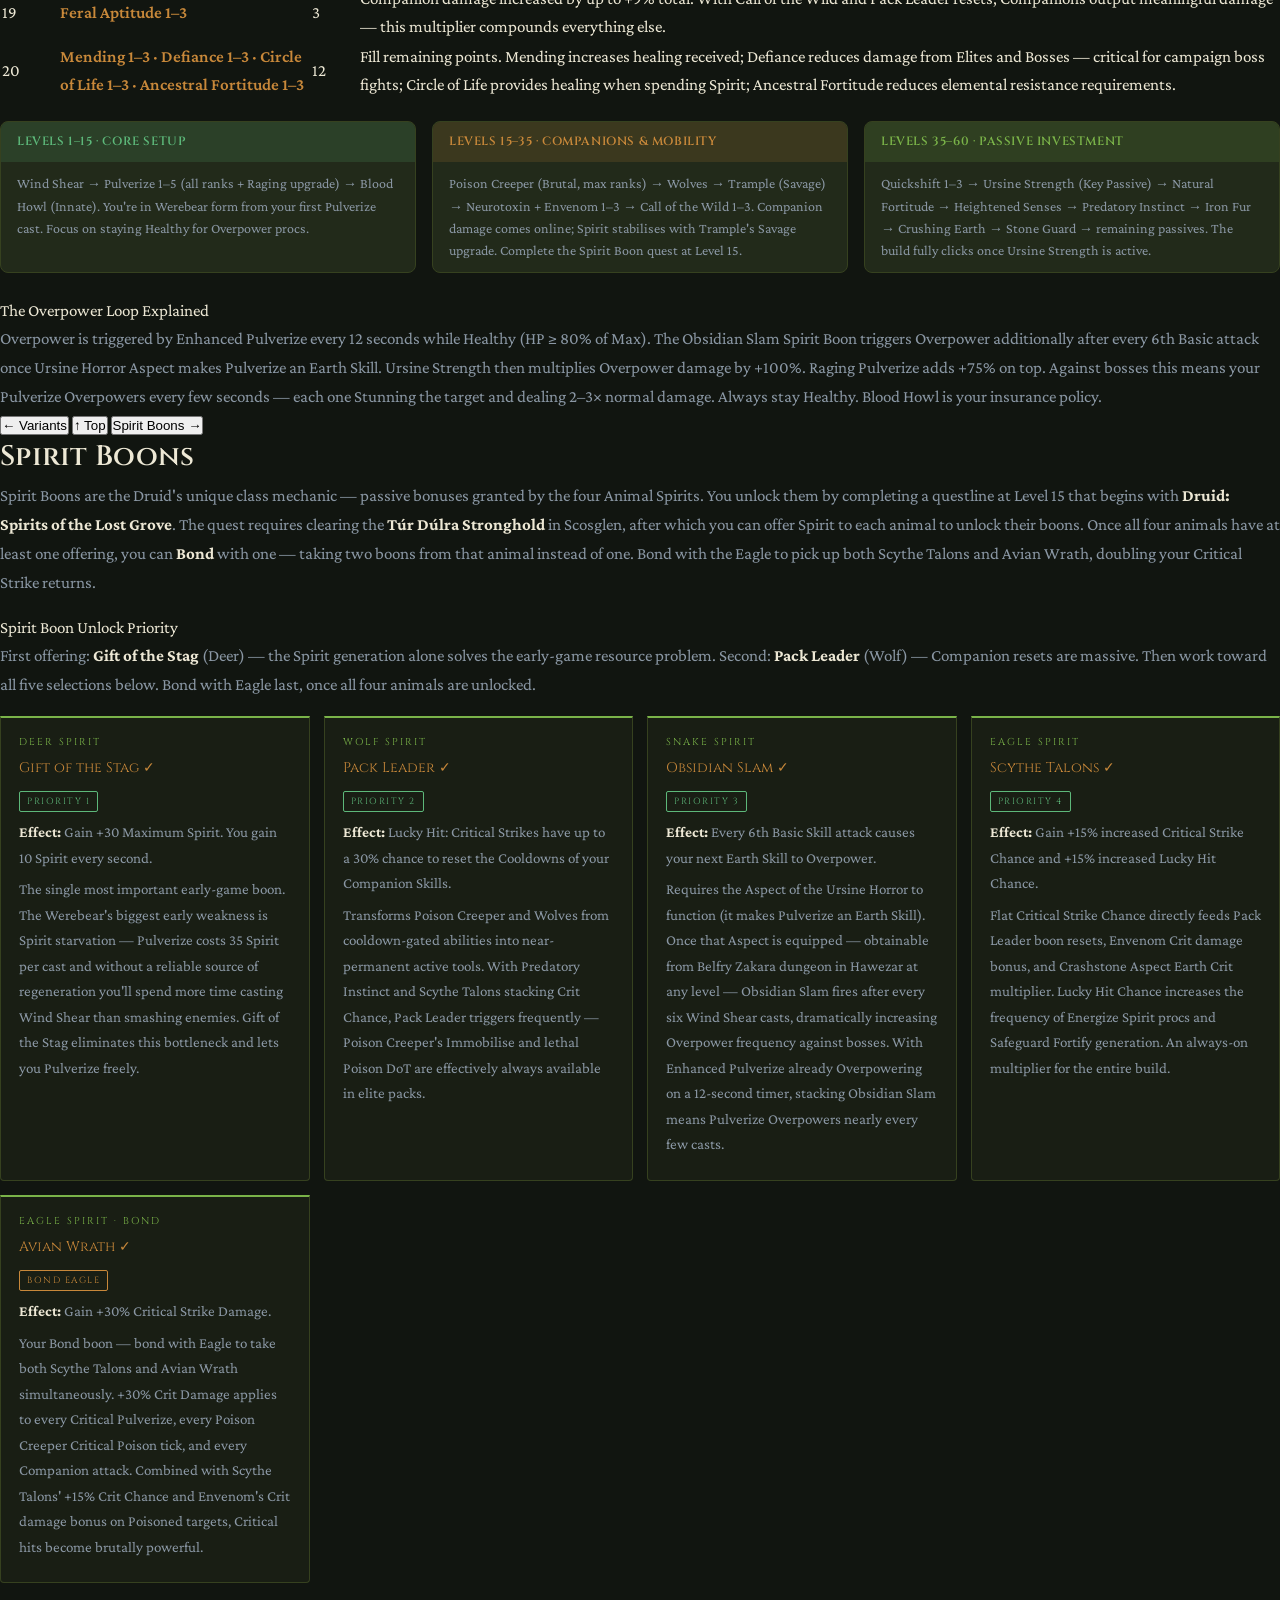
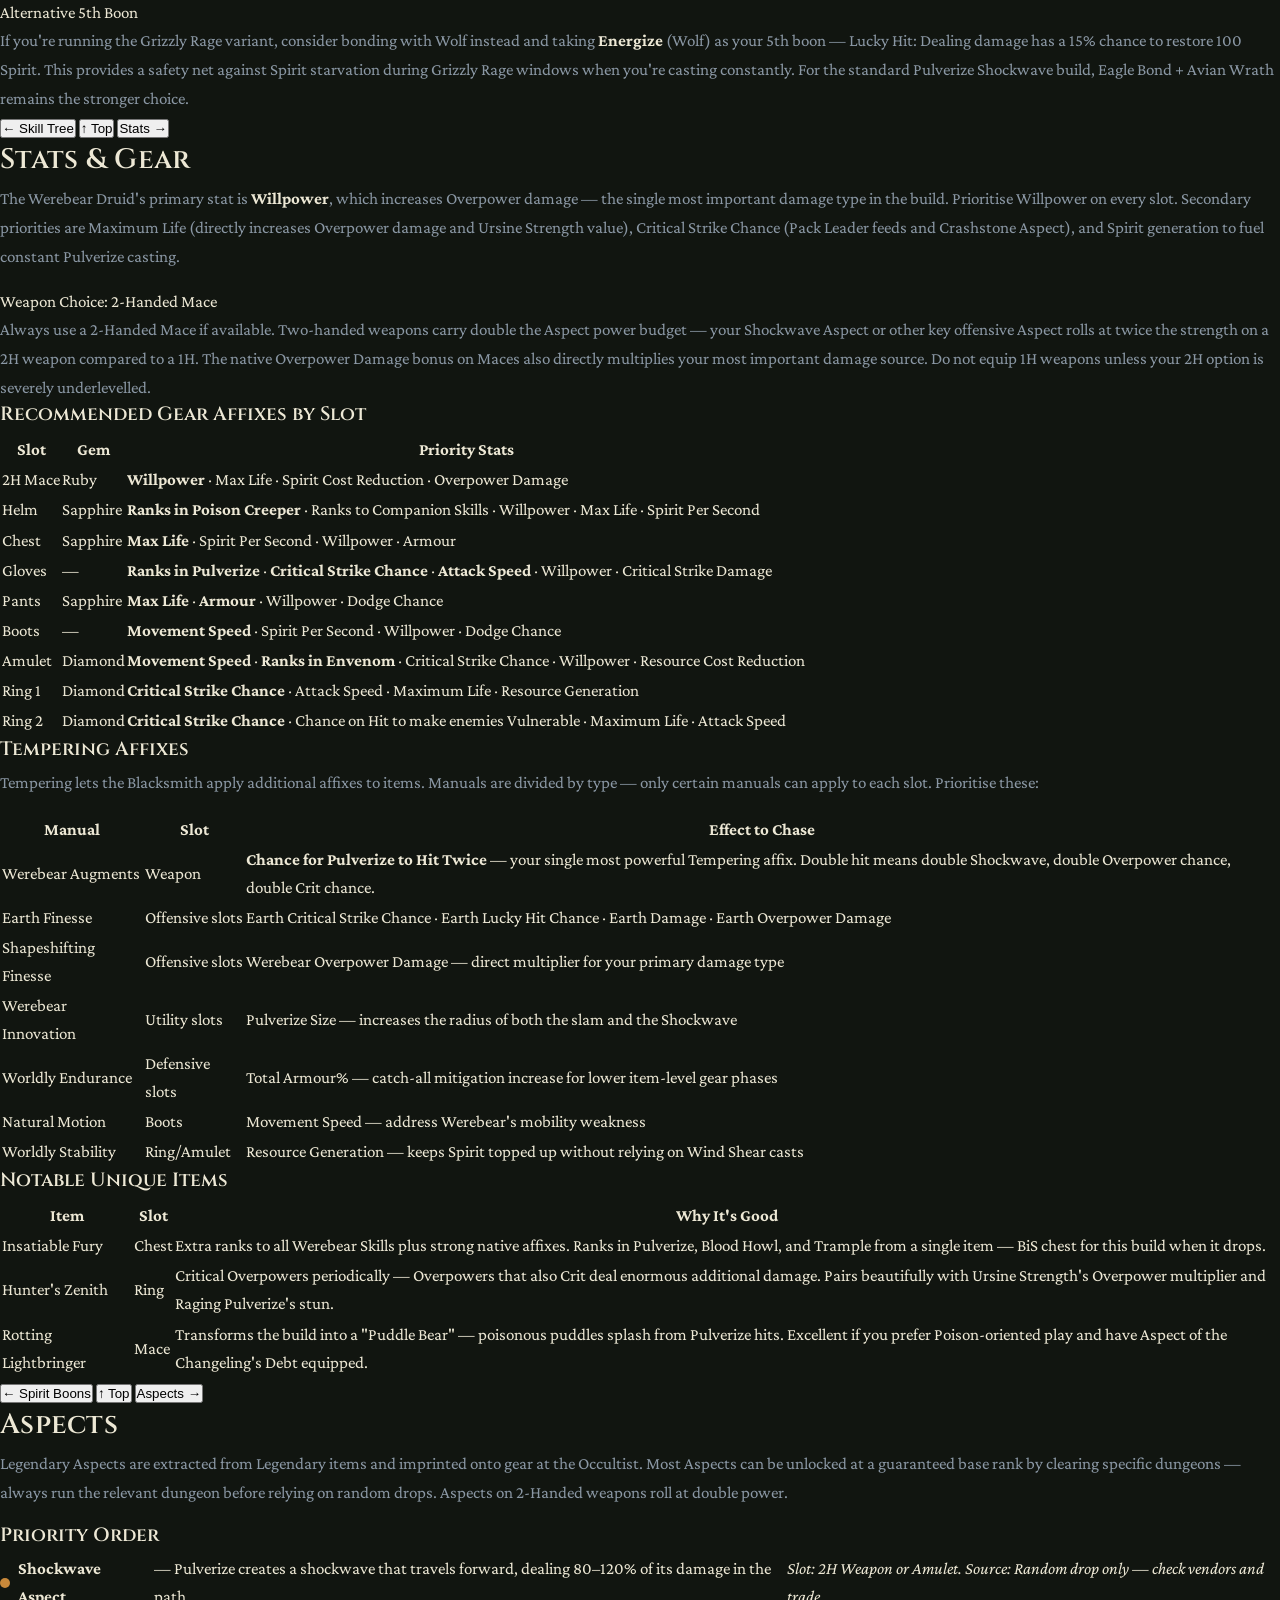
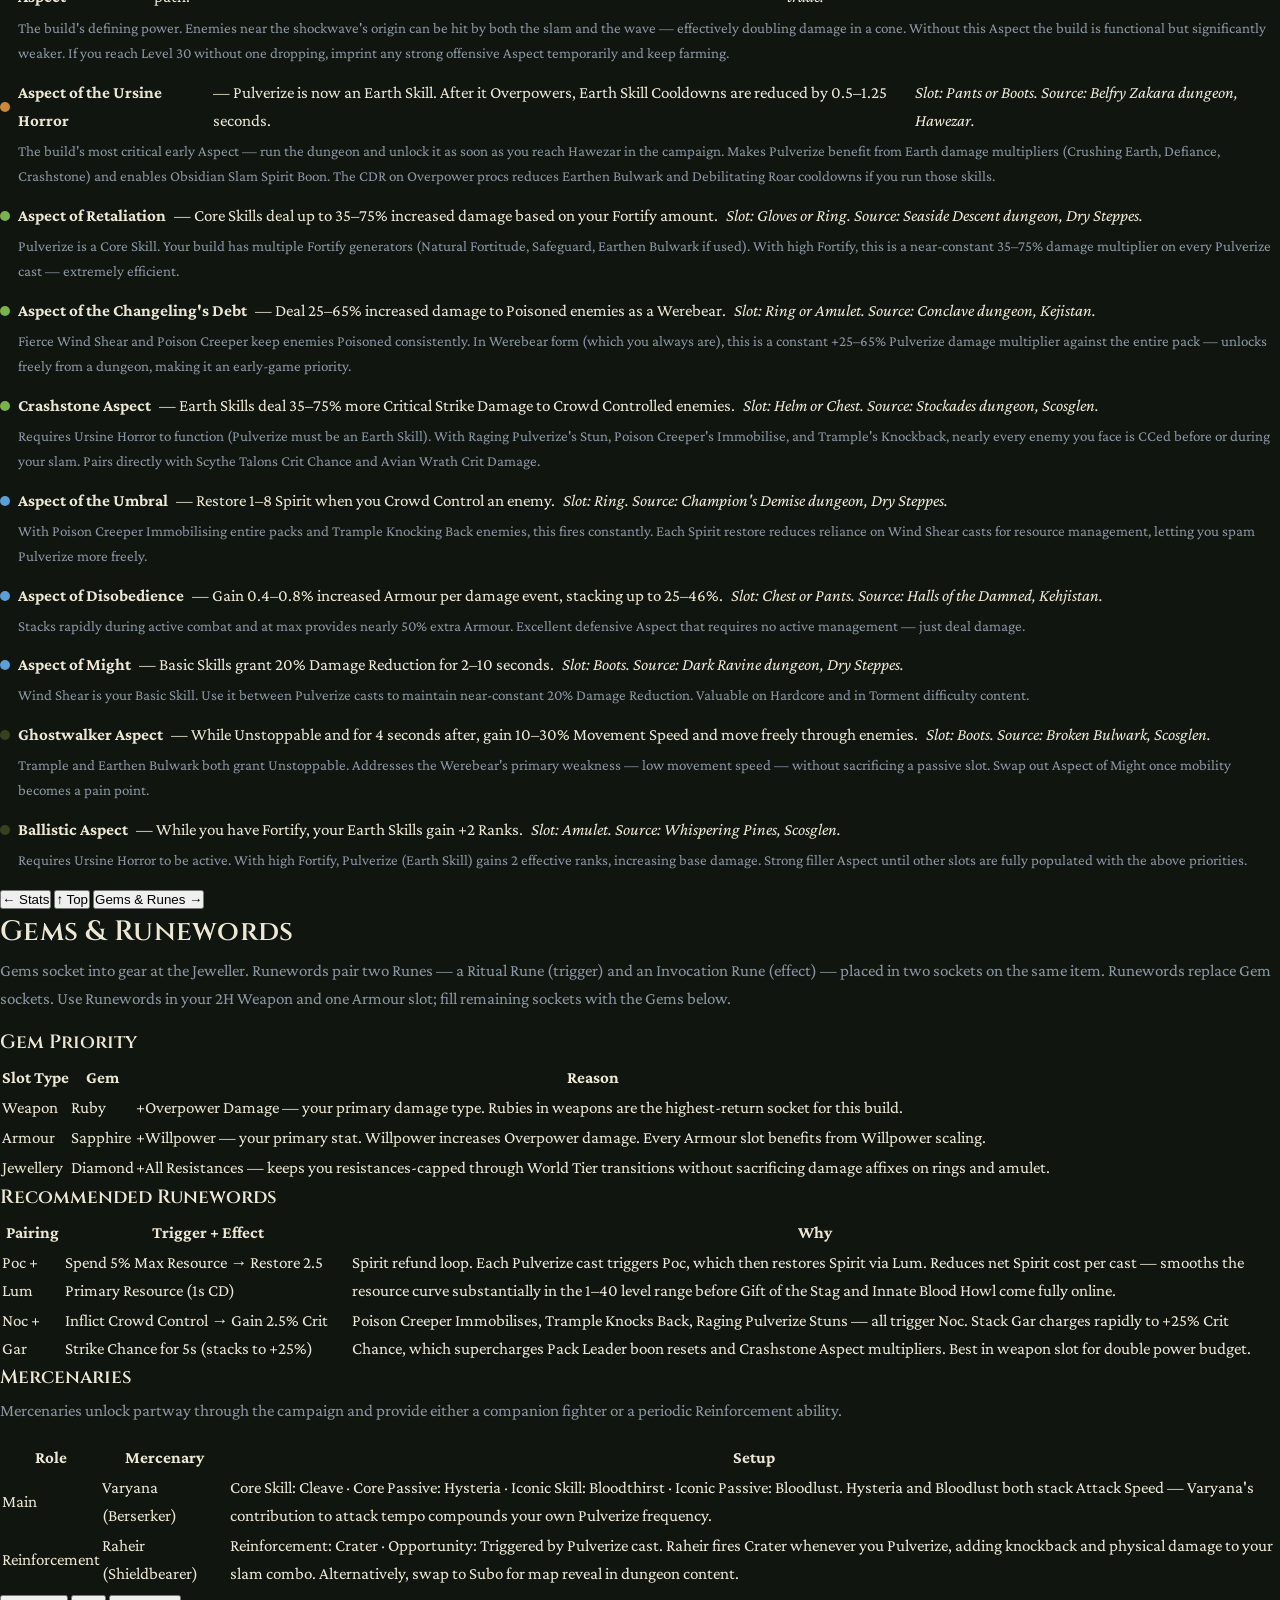
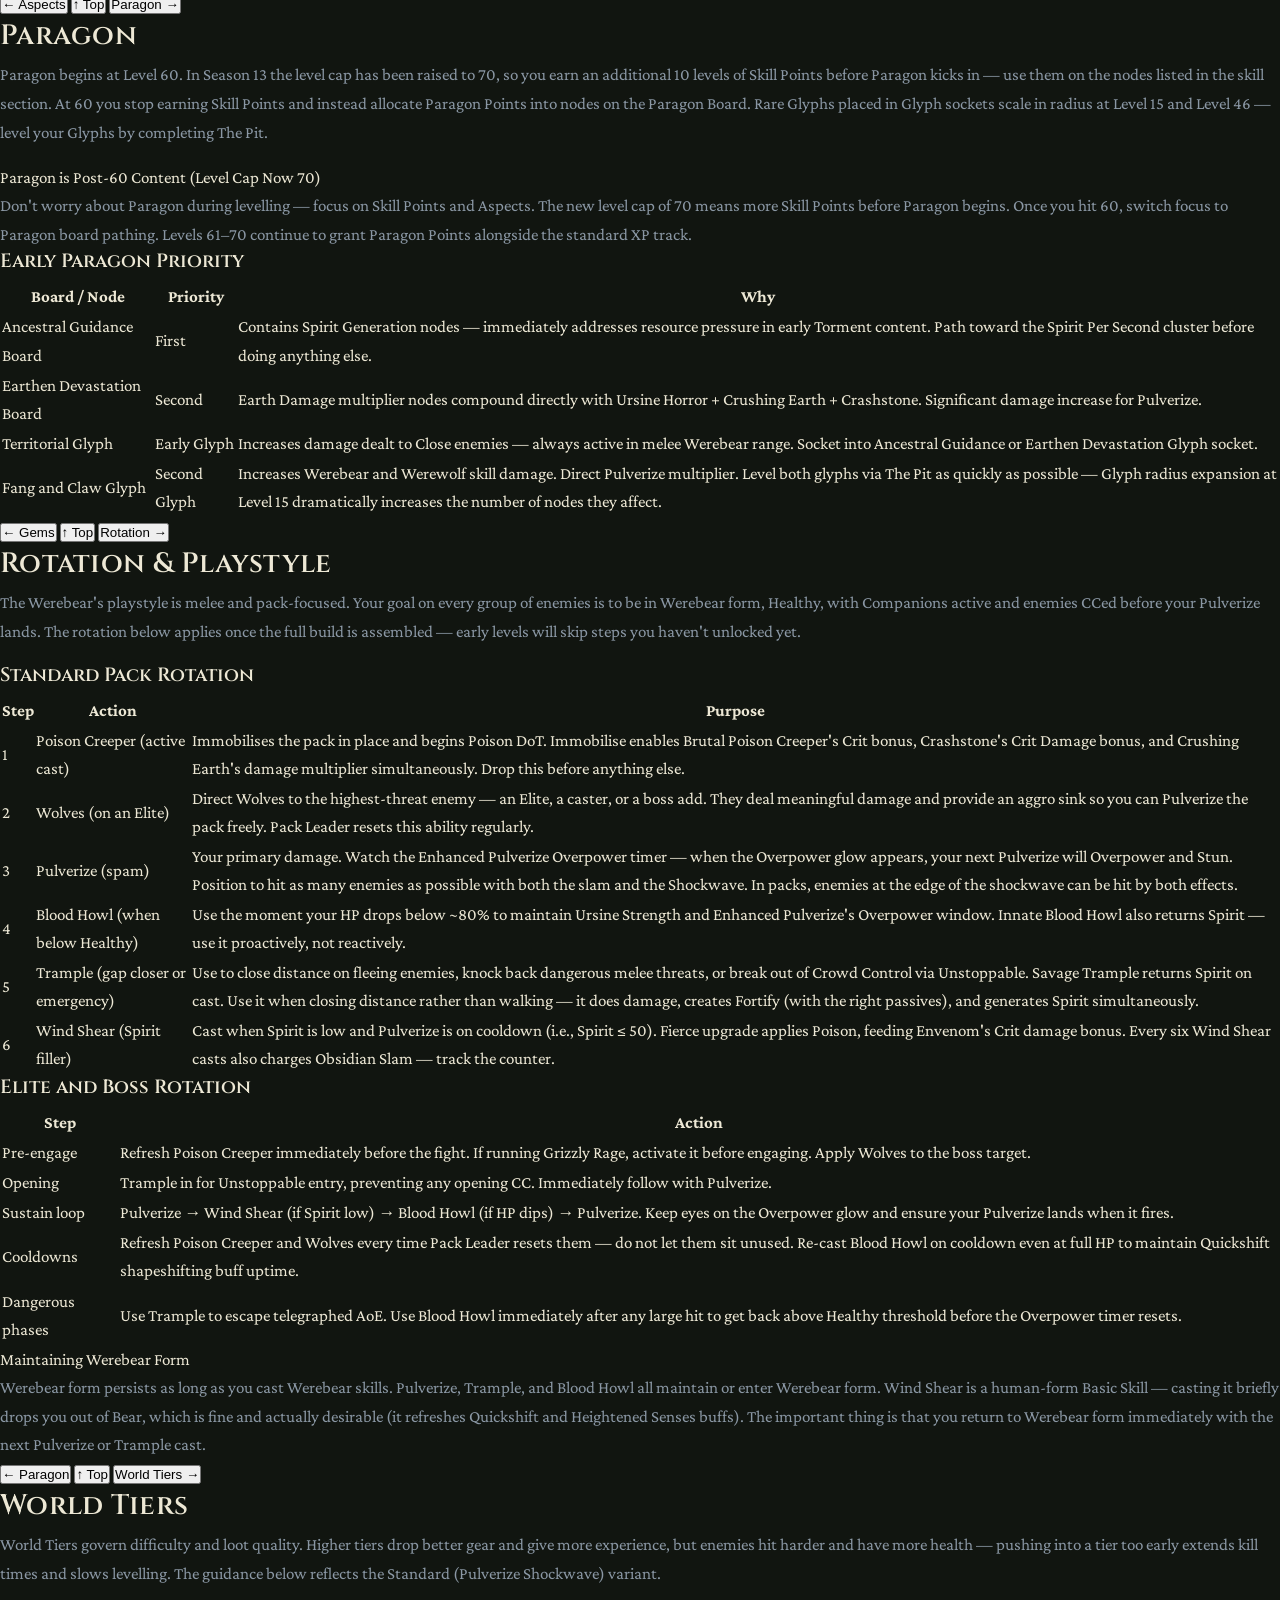
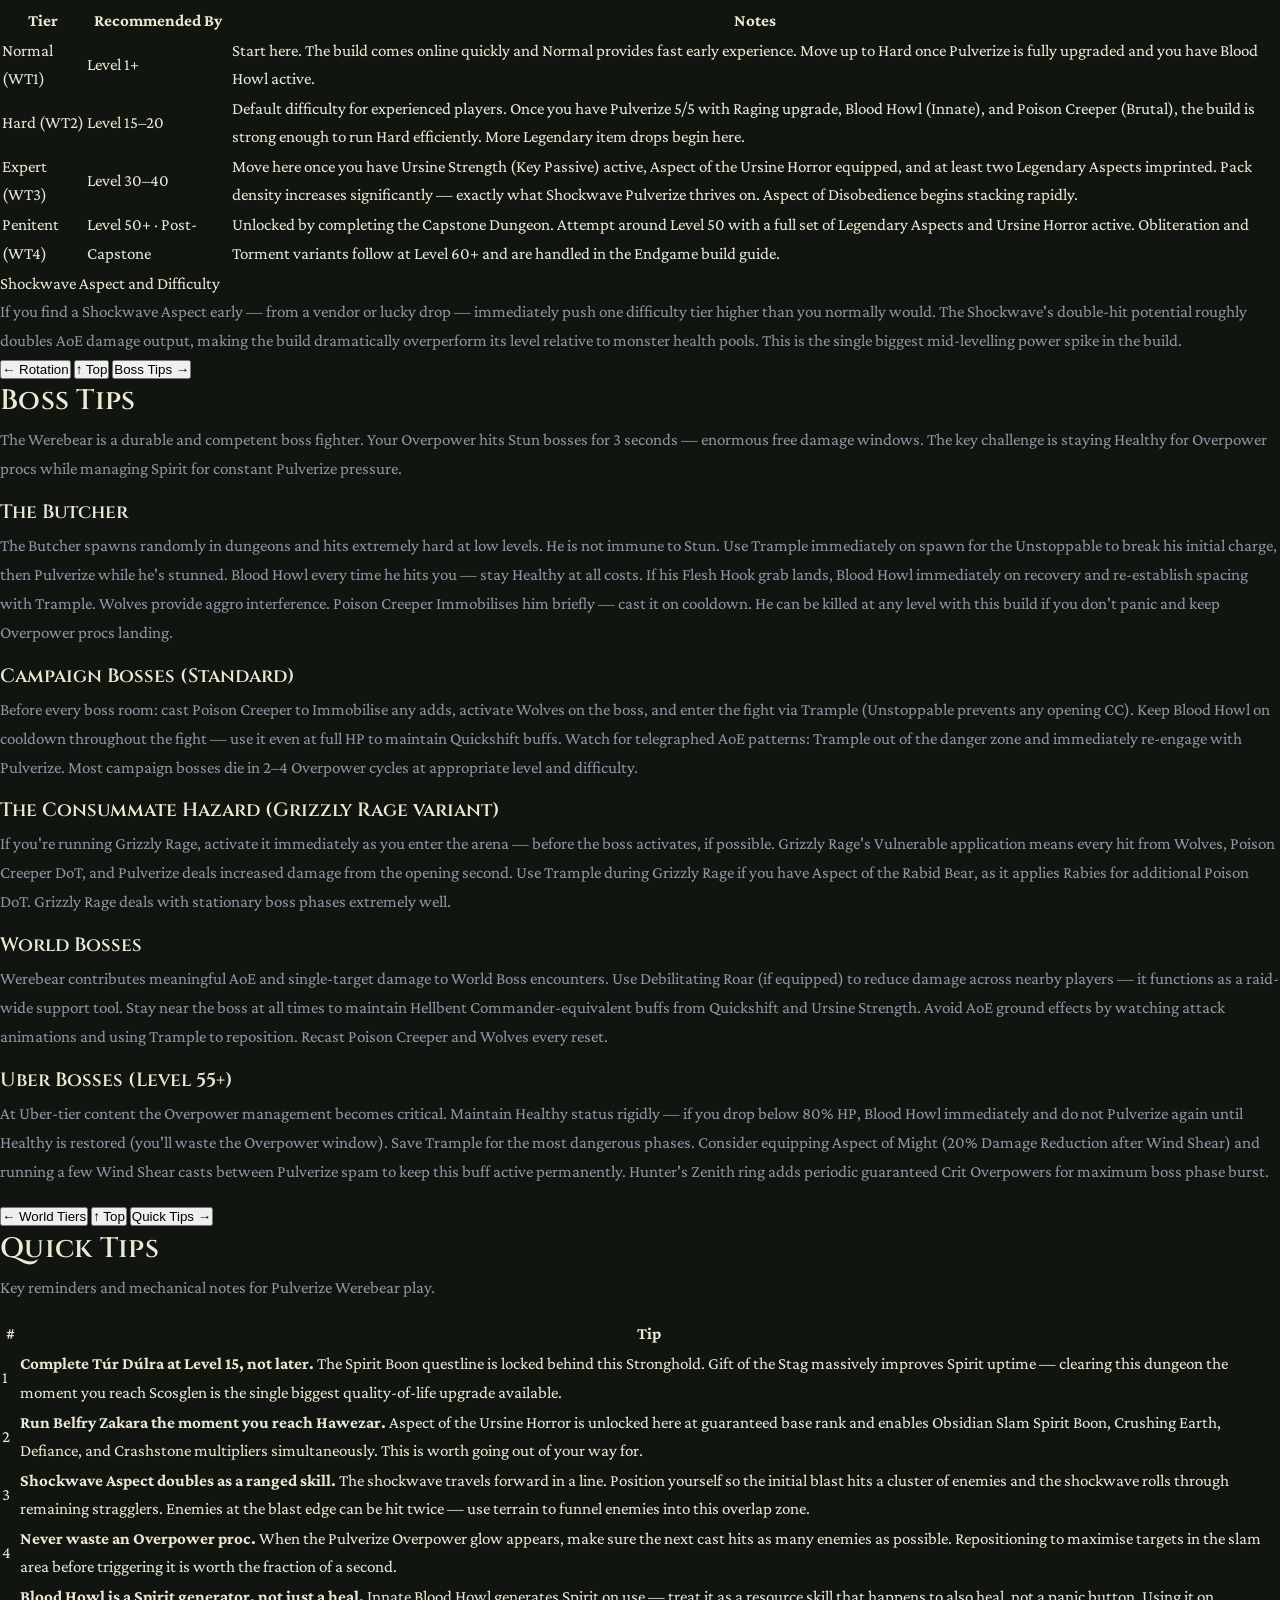
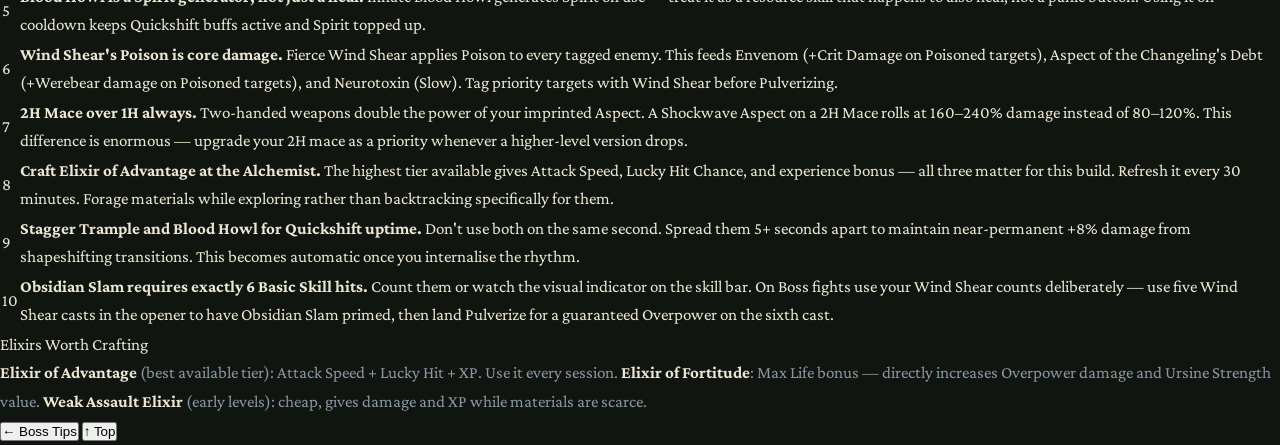
==== commit c3e16582: "Site redesign - new modern layout" ====
--- a/diablo4-druid-bear-build/index.html
+++ b/diablo4-druid-bear-build/index.html
@@ -108,15 +108,15 @@
 <header class="site-nav">
   <div class="site-nav-inner">
     <a class="site-nav-logo" href="/">
-      <svg viewBox="0 0 64 64" xmlns="http://www.w3.org/2000/svg">
-        <line x1="32" y1="4" x2="32" y2="50" stroke="#d4a84c" stroke-width="4" stroke-linecap="round"/>
-        <line x1="16" y1="26" x2="48" y2="26" stroke="#d4a84c" stroke-width="4" stroke-linecap="round"/>
-        <circle cx="32" cy="56" r="5" fill="#d4a84c"/>
-        <ellipse cx="32" cy="6" rx="5" ry="6" fill="#8b1a1a"/>
+      <svg viewBox="0 0 64 64" xmlns="http://www.w3.org/2000/svg" aria-hidden="true">
+        <line x1="32" y1="4" x2="32" y2="50" stroke="currentColor" stroke-width="4" stroke-linecap="round"/>
+        <line x1="16" y1="26" x2="48" y2="26" stroke="currentColor" stroke-width="4" stroke-linecap="round"/>
+        <circle cx="32" cy="56" r="5" fill="currentColor"/>
+        <ellipse cx="32" cy="6" rx="5" ry="6" fill="var(--accent)"/>
       </svg>
       Blood Guides
     </a>
-    <ul class="site-nav-links">
+    <ul class="site-nav-links" id="guide-nav">
       <li><a href="/">Home</a></li>
       <li>
         <a href="#">Elden Ring ▾</a>
@@ -124,24 +124,36 @@
           <li><a href="/samurai-bleed-build/">Samurai Bleed Build</a></li>
           <li><a href="/elden-ring-tank-build/">Tank Build (Great Shield)</a></li>
           <li><a href="/dragon-faith-build/">Dragon Faith Build</a></li>
+          <li><a href="/rivers-of-blood-build/">Rivers of Blood Build</a></li>
         </ul>
       </li>
       <li>
-        <a href="#" class="active">Diablo 4 ▾</a>
+        <a href="#">Diablo 4 ▾</a>
         <ul>
-          <li><a href="/diablo4-necromancer-minion-build/">Necromancer Minion Build</a></li>
-          <li><a href="/diablo4-druid-bear-build/">Druid Bear Build</a></li>
-          <li><a href="/diablo4-paladin-blessed-hammer-build/">Paladin Blessed Hammer Build</a></li>
+          <li><a href="/diablo4-necromancer-minion-build/">Necromancer Minion</a></li>
+          <li><a href="/diablo4-druid-bear-build/">Druid Bear</a></li>
+          <li><a href="/diablo4-paladin-blessed-hammer-build/">Paladin Blessed Hammer</a></li>
+          <li><a href="/diablo4-whirlwind-barbarian-build/">Whirlwind Barbarian</a></li>
         </ul>
       </li>
-      <li><a href="/">Builds</a></li>
-      <li><a href="/">Walkthroughs</a></li>
-      <li><a href="/">Tips &amp; Mechanics</a></li>
-      <li><a href="/">All Games</a></li>
+      <li>
+        <a href="#">More ▾</a>
+        <ul>
+          <li><a href="/#filter-bg3">Baldur's Gate 3</a></li>
+          <li><a href="/#filter-fallout76">Fallout 76</a></li>
+          <li><a href="/#filter-fallout4">Fallout 4</a></li>
+          <li><a href="/#filter-darktide">40K: Darktide</a></li>
+          <li><a href="/#filter-spacemarine2">40K: Space Marine 2</a></li>
+        </ul>
+      </li>
+      <li><a href="/">All Guides</a></li>
     </ul>
-    <button class="theme-toggle" title="Toggle light/dark mode">
-      <span class="toggle-icon">☀️</span> Light
-    </button>
+    <div class="header-actions">
+      <button class="icon-btn theme-toggle" title="Toggle theme" aria-label="Toggle theme">
+        <span class="toggle-icon">☀️</span> Light
+      </button>
+      <button class="icon-btn nav-mobile-toggle" aria-label="Open menu" aria-expanded="false" aria-controls="guide-nav">☰</button>
+    </div>
   </div>
 </header>
 
@@ -932,5 +944,6 @@
   toggle.childNodes[toggle.childNodes.length - 1].textContent = light ? ' Dark' : ' Light';
 });
 </script>
+<script src="/site.js"></script>
 </body>
 </html>
--- a/site.css
+++ b/site.css
@@ -1,793 +1,998 @@
 /*
-  Blood Guides — Shared Site Styles
-  Single source of truth for all guide pages.
-  Each guide only needs :root variables + optional hero gradient in its own <style>.
+  Blood Guides — v3
+  Palette: Dictionary of Color Combinations Vol. 2 inspired
+  Philosophy: deliberate warm/cool pairing — amber × teal on deep charcoal
+  Warm in dark mode, warm cream in light mode — both gel as a system
 */
 
-/* ── THEME VARIABLES — DARK (default) ─────────────────────────────────────── */
+/* ── THEME VARIABLES ─────────────────────────────────────────────────────── */
 
 :root {
-  --bg:        #16131f;
-  --surface:   #1f1c2e;
-  --surface2:  #2a263c;
-  --border:    #3e3858;
-  --accent:    #e05040;
-  --accent2:   #a83228;
-  --gold:      #d4a84c;
-  --gold2:     #f5d880;
-  --text:      #f0ead8;
-  --text2:     #c8bfb0;
-  --text3:     #d0c8bc;
-  --blue:      #5b8fd4;
-  --green:     #5db87a;
-  --nav-bg:    #0f0c17;
-  --glow:      rgba(224, 80, 64, 0.18);
-  --glow2:     rgba(212, 168, 76, 0.15);
-  --glow-gold: rgba(212, 168, 76, 0.12);
-}
-
-/* ── THEME VARIABLES — LIGHT ──────────────────────────────────────────────
-   html[data-theme] specificity 0-1-1 beats inline :root (0-1-0),
-   so this correctly overrides guide page inline CSS variables.          */
+  /* DoCC dark — warm charcoal ground, teal + amber as deliberate pair */
+  --bg:           #0D1014;
+  --surface:      #161B22;
+  --surface2:     #1E2530;
+  --border:       #28343F;
+  --text:         #E8E2D6;
+  --text-muted:   #8A97A4;
+  --primary:      #2B9D8F;
+  --primary-hover:#238276;
+  --primary-dim:  rgba(43,157,143,0.12);
+  --accent:       #C87820;
+  --accent-dim:   rgba(200,120,32,0.15);
+  --gold:         #D4A038;
+  --danger:       #B64040;
+  --success:      #48A870;
+  --shadow:       rgba(0,0,0,0.45);
+}
 
 html[data-theme="light"] {
-  --bg:        #f7f4ef;
-  --surface:   #ffffff;
-  --surface2:  #f0ece4;
-  --border:    #ddd5c4;
-  --accent:    #c0200e;
-  --accent2:   #8c1608;
-  --gold:      #96640a;
-  --gold2:     #7a4e06;
-  --text:      #18151e;
-  --text2:     #3c3530;
-  --text3:     #5a5048;
-  --blue:      #1e5296;
-  --green:     #1f6e38;
-  --nav-bg:    #0f0c17;
-  --glow:      rgba(192, 32, 14, 0.08);
-  --glow2:     rgba(150, 100, 10, 0.08);
-  --glow-gold: rgba(150, 100, 10, 0.08);
-}
-
-/* ── BASE RESET ────────────────────────────────────────────────────────────── */
-
-* { box-sizing: border-box; margin: 0; padding: 0; }
+  /* DoCC light — warm parchment, same accent pair, darker tones for contrast */
+  --bg:           #F0EAE2;
+  --surface:      #FAF7F3;
+  --surface2:     #EDE7DF;
+  --border:       #D0C8BF;
+  --text:         #1A1C22;
+  --text-muted:   #6B7480;
+  --primary:      #1E7A70;
+  --primary-hover:#186860;
+  --primary-dim:  rgba(30,122,112,0.1);
+  --accent:       #A86010;
+  --accent-dim:   rgba(168,96,16,0.12);
+  --gold:         #9A7010;
+  --danger:       #8A2828;
+  --success:      #2E7A50;
+  --shadow:       rgba(0,0,0,0.12);
+}
+
+/* ── RESET & BASE ────────────────────────────────────────────────────────── */
+
+*, *::before, *::after { margin: 0; padding: 0; box-sizing: border-box; }
 html { scroll-behavior: smooth; }
+
 body {
   background: var(--bg);
   color: var(--text);
   font-family: 'Crimson Pro', Georgia, serif;
-  font-size: 19px;
-  line-height: 1.75;
-  overflow-x: hidden;
-}
-
-/* ── TYPOGRAPHY ────────────────────────────────────────────────────────────── */
-
-h2 {
-  font-family: 'Cinzel', serif;
-  font-size: clamp(18px, 3vw, 26px);
+  font-size: 17px;
+  line-height: 1.65;
+  transition: background 0.25s, color 0.25s;
+  min-height: 100vh;
+  display: flex;
+  flex-direction: column;
+}
+
+main { flex: 1; padding: 2.5rem 0 4rem; }
+
+/* ── TYPOGRAPHY ──────────────────────────────────────────────────────────── */
+
+h1, h2, h3, h4, h5, h6 {
+  font-family: 'Cinzel', serif;
+  font-weight: 600;
+  line-height: 1.25;
+  color: var(--text);
+}
+
+h1 { font-size: 2.25rem; letter-spacing: 0.02em; }
+h2 { font-size: 1.75rem; letter-spacing: 0.01em; margin-bottom: 0.5rem; }
+h3 { font-size: 1.2rem; margin-bottom: 0.5rem; }
+
+p { margin-bottom: 1rem; color: var(--text-muted); line-height: 1.7; }
+p:last-child { margin-bottom: 0; }
+p strong { color: var(--text); }
+
+a { color: var(--primary); text-decoration: none; transition: color 0.2s; }
+a:hover { color: var(--primary-hover); }
+
+/* ── LAYOUT ──────────────────────────────────────────────────────────────── */
+
+.container {
+  max-width: 1200px;
+  margin: 0 auto;
+  padding: 0 1.5rem;
+}
+
+/* ── HEADER / NAV ────────────────────────────────────────────────────────── */
+
+header,
+.site-nav {
+  background: var(--surface);
+  border-bottom: 1px solid var(--border);
+  position: sticky;
+  top: 0;
+  z-index: 500;
+  backdrop-filter: blur(12px);
+  -webkit-backdrop-filter: blur(12px);
+}
+
+/* Shared inner layout */
+.header-inner,
+.site-nav-inner {
+  max-width: 1200px;
+  margin: 0 auto;
+  padding: 0.875rem 1.5rem;
+  display: flex;
+  align-items: center;
+  justify-content: space-between;
+  gap: 1.5rem;
+}
+
+/* ── Logo ── */
+.logo,
+.site-nav-logo {
+  display: flex;
+  align-items: center;
+  gap: 0.625rem;
+  font-family: 'Cinzel', serif;
+  font-size: 1.2rem;
   font-weight: 900;
-  color: var(--gold2);
-  letter-spacing: 2px;
-  margin-bottom: 8px;
-}
-.section-rule {
-  height: 1px;
-  background: linear-gradient(90deg, var(--accent2), var(--gold), transparent);
-  margin-bottom: 28px;
-}
-h3 {
-  font-family: 'Cinzel', serif;
-  font-size: 16px;
-  color: var(--gold);
-  letter-spacing: 1px;
-  margin: 28px 0 10px;
-}
-h4 {
-  font-family: 'Cinzel', serif;
-  font-size: 13px;
-  color: var(--text3);
-  letter-spacing: 1px;
-  margin: 20px 0 8px;
-  text-transform: uppercase;
-}
-p { margin-bottom: 14px; color: var(--text2); }
-p strong { color: var(--text); }
-strong { color: var(--text); font-weight: 600; }
-em { color: var(--accent); font-style: italic; }
-
-/* ── HERO — ALWAYS DARK (brand identity) ──────────────────────────────────── */
-
-.hero {
+  color: var(--text);
+  letter-spacing: 0.03em;
+  text-decoration: none;
+  flex-shrink: 0;
+  white-space: nowrap;
+}
+
+/* CRITICAL — fixes the "giant cross" on guide pages */
+.logo svg,
+.site-nav-logo svg {
+  width: 30px;
+  height: 30px;
+  flex-shrink: 0;
+  color: var(--primary);
+}
+
+/* ── Homepage nav ── */
+.nav {
+  display: flex;
+  align-items: center;
+  gap: 0.2rem;
+  flex: 1;
+  justify-content: center;
+}
+
+.nav-link {
+  font-family: 'Crimson Pro', Georgia, serif;
+  font-size: 0.9rem;
+  font-weight: 500;
+  color: var(--text-muted);
+  padding: 0.45rem 0.875rem;
+  border-radius: 6px;
+  transition: color 0.2s, background 0.2s;
+  text-decoration: none;
+  white-space: nowrap;
+}
+
+.nav-link:hover,
+.nav-link.active {
+  color: var(--text);
+  background: var(--surface2);
+}
+
+/* ── Dropdown (homepage) ── */
+.nav-dropdown { position: relative; }
+
+.nav-dropdown-trigger {
+  font-family: 'Crimson Pro', Georgia, serif;
+  font-size: 0.9rem;
+  font-weight: 500;
+  color: var(--text-muted);
+  padding: 0.45rem 0.875rem;
+  border-radius: 6px;
+  border: none;
+  background: transparent;
+  cursor: pointer;
+  display: flex;
+  align-items: center;
+  gap: 0.3rem;
+  white-space: nowrap;
+  transition: color 0.2s, background 0.2s;
+}
+
+.nav-dropdown-trigger:hover,
+.nav-dropdown:hover .nav-dropdown-trigger {
+  color: var(--text);
+  background: var(--surface2);
+}
+
+.caret {
+  font-size: 0.6rem;
+  opacity: 0.6;
+  transition: transform 0.2s;
+}
+
+.nav-dropdown:hover .caret { transform: rotate(180deg); }
+
+.nav-dropdown-menu {
+  display: none;
+  position: absolute;
+  top: calc(100% + 0.5rem);
+  left: 50%;
+  transform: translateX(-50%);
+  background: var(--surface);
+  border: 1px solid var(--border);
+  border-radius: 10px;
+  min-width: 230px;
+  padding: 0.5rem;
+  box-shadow: 0 16px 40px var(--shadow);
+  z-index: 600;
+}
+
+.nav-dropdown:hover .nav-dropdown-menu,
+.nav-dropdown:focus-within .nav-dropdown-menu {
+  display: block;
+}
+
+.nav-dropdown-menu a {
+  display: block;
+  padding: 0.6rem 1rem;
+  font-family: 'Crimson Pro', Georgia, serif;
+  font-size: 0.9rem;
+  color: var(--text-muted);
+  border-radius: 6px;
+  transition: all 0.15s;
+  text-decoration: none;
+}
+
+.nav-dropdown-menu a:hover {
+  background: var(--surface2);
+  color: var(--primary);
+}
+
+/* ── Guide page nav (ul.site-nav-links + nested ul) ── */
+.site-nav-links {
+  display: flex;
+  align-items: center;
+  gap: 0.2rem;
+  list-style: none;
+  flex: 1;
+  justify-content: center;
+  padding: 0;
+}
+
+.site-nav-links > li { position: relative; }
+
+.site-nav-links > li > a {
+  font-family: 'Crimson Pro', Georgia, serif;
+  font-size: 0.9rem;
+  font-weight: 500;
+  color: var(--text-muted);
+  padding: 0.45rem 0.875rem;
+  border-radius: 6px;
+  transition: color 0.2s, background 0.2s;
+  text-decoration: none;
+  display: block;
+  white-space: nowrap;
+}
+
+.site-nav-links > li > a:hover,
+.site-nav-links > li > a.active {
+  color: var(--text);
+  background: var(--surface2);
+}
+
+/* Guide page dropdown */
+.site-nav-links > li > ul {
+  display: none;
+  position: absolute;
+  top: calc(100% + 0.5rem);
+  left: 50%;
+  transform: translateX(-50%);
+  background: var(--surface);
+  border: 1px solid var(--border);
+  border-radius: 10px;
+  min-width: 240px;
+  padding: 0.5rem;
+  box-shadow: 0 16px 40px var(--shadow);
+  z-index: 600;
+  list-style: none;
+}
+
+.site-nav-links > li:hover > ul { display: block; }
+
+.site-nav-links > li > ul > li > a {
+  display: block;
+  padding: 0.6rem 1rem;
+  font-family: 'Crimson Pro', Georgia, serif;
+  font-size: 0.9rem;
+  color: var(--text-muted);
+  border-radius: 6px;
+  transition: all 0.15s;
+  text-decoration: none;
+}
+
+.site-nav-links > li > ul > li > a:hover {
+  background: var(--surface2);
+  color: var(--primary);
+}
+
+/* ── Header actions ── */
+.header-actions {
+  display: flex;
+  align-items: center;
+  gap: 0.5rem;
+  flex-shrink: 0;
+}
+
+.icon-btn {
+  display: flex;
+  align-items: center;
+  gap: 0.4rem;
+  padding: 0.45rem 0.875rem;
+  border: 1px solid var(--border);
+  background: var(--surface2);
+  color: var(--text-muted);
+  border-radius: 6px;
+  cursor: pointer;
+  font-family: 'Crimson Pro', Georgia, serif;
+  font-size: 0.85rem;
+  white-space: nowrap;
+  transition: all 0.2s;
+}
+
+.icon-btn:hover {
+  background: var(--border);
+  color: var(--text);
+}
+
+.theme-toggle { min-width: 80px; justify-content: center; }
+
+.nav-mobile-toggle { display: none; font-size: 1.1rem; padding: 0.45rem 0.75rem; }
+
+/* ── PAGE HEADER ─────────────────────────────────────────────────────────── */
+
+.page-header {
+  padding: 2rem 0 1.75rem;
+  border-bottom: 1px solid var(--border);
+  margin-bottom: 2rem;
+}
+
+.page-header h2 {
+  font-size: 2rem;
+  font-weight: 900;
+  margin-bottom: 0.4rem;
+}
+
+.page-subtitle {
+  font-size: 1.05rem;
+  color: var(--text-muted);
+  margin: 0;
+}
+
+/* ── INFO GRID (Patch Notes + Trending) ──────────────────────────────────── */
+
+.info-grid {
+  display: grid;
+  grid-template-columns: repeat(auto-fit, minmax(360px, 1fr));
+  gap: 1.25rem;
+  margin-bottom: 2.5rem;
+}
+
+.info-card {
+  background: var(--surface);
+  border: 1px solid var(--border);
+  border-radius: 10px;
+  padding: 1.5rem;
+}
+
+.info-card-header {
+  display: flex;
+  align-items: center;
+  gap: 0.75rem;
+  margin-bottom: 1.25rem;
+  padding-bottom: 1rem;
+  border-bottom: 1px solid var(--border);
+}
+
+.info-card-icon { font-size: 1.15rem; }
+
+.info-card-title {
+  font-family: 'Cinzel', serif;
+  font-size: 0.72rem;
+  font-weight: 600;
+  color: var(--text-muted);
+  letter-spacing: 0.1em;
+  text-transform: uppercase;
+  margin: 0;
+}
+
+/* Info items — use <a> tags so they're clickable */
+a.info-item,
+.info-item {
+  display: block;
+  padding: 0.875rem 1rem;
+  background: var(--surface2);
+  border: 1px solid transparent;
+  border-radius: 8px;
+  margin-bottom: 0.625rem;
+  cursor: pointer;
+  text-decoration: none;
+  color: inherit;
+  transition: border-color 0.2s, transform 0.2s, background 0.2s;
+}
+
+a.info-item:last-of-type,
+.info-item:last-of-type { margin-bottom: 0; }
+
+a.info-item:hover,
+.info-item:hover {
+  border-color: var(--primary);
+  background: var(--surface);
+  transform: translateX(3px);
+}
+
+.info-item-meta {
+  display: flex;
+  align-items: center;
+  gap: 0.5rem;
+  margin-bottom: 0.4rem;
+  flex-wrap: wrap;
+}
+
+.info-item-game {
+  font-family: 'Cinzel', serif;
+  font-size: 0.68rem;
+  color: var(--primary);
+  font-weight: 600;
+  letter-spacing: 0.08em;
+  text-transform: uppercase;
+}
+
+.info-item-version {
+  font-family: 'Courier New', monospace;
+  font-size: 0.7rem;
+  color: var(--text-muted);
+  background: var(--bg);
+  border: 1px solid var(--border);
+  border-radius: 3px;
+  padding: 0.1rem 0.4rem;
+}
+
+.info-item-time {
+  font-size: 0.72rem;
+  color: var(--text-muted);
+  margin-left: auto;
+  white-space: nowrap;
+}
+
+.info-item-text {
+  color: var(--text-muted);
+  font-size: 0.9rem;
+  line-height: 1.5;
+  margin: 0;
+}
+
+/* Trending */
+.trending-item-title {
+  font-family: 'Cinzel', serif;
+  font-size: 0.9rem;
+  font-weight: 600;
+  color: var(--text);
+  margin-bottom: 0.3rem;
+  line-height: 1.35;
+}
+
+.trending-item-meta {
+  display: flex;
+  align-items: center;
+  gap: 0.4rem;
+  font-size: 0.8rem;
+}
+
+.trending-category { color: var(--accent); font-weight: 600; }
+.trending-time { color: var(--text-muted); }
+
+/* ── FILTERS SECTION ─────────────────────────────────────────────────────── */
+
+.filters-section { margin-bottom: 2rem; }
+
+.filters-title {
+  font-family: 'Cinzel', serif;
+  font-size: 0.72rem;
+  font-weight: 600;
+  color: var(--text-muted);
+  letter-spacing: 0.1em;
+  text-transform: uppercase;
+  margin-bottom: 0.875rem;
+}
+
+.filter-buttons {
+  display: flex;
+  flex-wrap: wrap;
+  gap: 0.5rem;
+}
+
+.filter-btn {
+  font-family: 'Cinzel', serif;
+  font-size: 0.72rem;
+  padding: 0.45rem 1rem;
+  border: 1px solid var(--border);
+  background: var(--surface);
+  color: var(--text-muted);
+  border-radius: 6px;
+  cursor: pointer;
+  transition: all 0.2s;
+  letter-spacing: 0.04em;
+  white-space: nowrap;
+  font-weight: 500;
+}
+
+.filter-btn:hover {
+  border-color: var(--primary);
+  color: var(--primary);
+  background: var(--primary-dim);
+}
+
+.filter-btn.active {
+  background: var(--primary);
+  border-color: var(--primary);
+  color: white;
+}
+
+/* ── SECTION HEADING ─────────────────────────────────────────────────────── */
+
+.section-heading {
+  font-size: 1.5rem;
+  font-family: 'Cinzel', serif;
+  font-weight: 900;
+  margin-bottom: 0.4rem;
+  letter-spacing: 0.02em;
+}
+
+.section-subtitle {
+  color: var(--text-muted);
+  font-size: 0.975rem;
+  margin-bottom: 1.5rem;
+}
+
+/* ── GUIDE CARDS GRID ────────────────────────────────────────────────────── */
+
+.guide-grid {
+  display: grid;
+  grid-template-columns: repeat(auto-fill, minmax(300px, 1fr));
+  gap: 1.25rem;
+  margin-bottom: 3rem;
+}
+
+.guide-card {
+  background: var(--surface);
+  border: 1px solid var(--border);
+  border-radius: 10px;
+  overflow: hidden;
+  text-decoration: none;
+  color: inherit;
+  display: flex;
+  flex-direction: column;
+  transition: transform 0.3s, border-color 0.3s, box-shadow 0.3s;
+}
+
+.guide-card:hover {
+  border-color: var(--primary);
+  transform: translateY(-3px);
+  box-shadow: 0 10px 30px rgba(43,157,143,0.12);
+}
+
+.guide-card-img {
+  width: 100%;
+  height: 155px;
+  display: flex;
+  align-items: flex-end;
+  padding: 1.25rem 1.5rem;
   position: relative;
-  padding: 80px 40px 60px;
-  text-align: center;
-  background:
-    radial-gradient(ellipse at 50% 0%,   rgba(139,26,26,0.28) 0%, transparent 65%),
-    radial-gradient(ellipse at 20% 100%, rgba(201,168,76,0.08) 0%, transparent 60%),
-    #16131f !important;
-  color: #f0ead8 !important;
-  border-bottom: 1px solid var(--border);
   overflow: hidden;
 }
-.hero::before {
+
+/* Game-specific pattern overlay */
+.guide-card-img::after {
   content: '';
   position: absolute;
   inset: 0;
-  background: repeating-linear-gradient(
-    90deg, transparent, transparent 80px,
-    rgba(255,255,255,0.012) 80px, rgba(255,255,255,0.012) 81px
-  ) !important;
+  background: linear-gradient(to top, rgba(0,0,0,0.55) 0%, transparent 60%);
+  z-index: 1;
+}
+
+.card-img-label {
+  position: relative;
+  z-index: 2;
+  font-family: 'Cinzel', serif;
+  font-size: 1.25rem;
+  font-weight: 900;
+  color: rgba(255,255,255,0.95);
+  line-height: 1.2;
+  letter-spacing: 0.02em;
+  text-shadow: 0 2px 10px rgba(0,0,0,0.8);
+}
+
+.card-img-sub {
+  display: block;
+  font-size: 0.62rem;
+  letter-spacing: 0.12em;
+  text-transform: uppercase;
+  color: rgba(255,255,255,0.6);
+  margin-bottom: 0.2rem;
+  font-weight: 600;
+}
+
+.guide-card-body {
+  padding: 1.25rem 1.5rem 1.5rem;
+  flex: 1;
+  display: flex;
+  flex-direction: column;
+  border-top: 1px solid var(--border);
+}
+
+.guide-card-meta {
+  font-family: 'Cinzel', serif;
+  font-size: 0.65rem;
+  color: var(--accent);
+  letter-spacing: 0.08em;
+  text-transform: uppercase;
+  font-weight: 600;
+  margin-bottom: 0.4rem;
+}
+
+.guide-card-title {
+  font-family: 'Cinzel', serif;
+  font-size: 1.05rem;
+  font-weight: 900;
+  color: var(--text);
+  margin-bottom: 0.5rem;
+  line-height: 1.3;
+}
+
+.guide-card-desc {
+  color: var(--text-muted);
+  font-size: 0.9rem;
+  line-height: 1.6;
+  flex: 1;
+  margin-bottom: 1rem;
+}
+
+.guide-card-tags {
+  display: flex;
+  flex-wrap: wrap;
+  gap: 0.4rem;
+}
+
+.tag {
+  font-family: 'Cinzel', serif;
+  font-size: 0.62rem;
+  letter-spacing: 0.06em;
+  text-transform: uppercase;
+  padding: 0.3rem 0.65rem;
+  background: var(--surface2);
+  color: var(--text-muted);
+  border-radius: 4px;
+  font-weight: 600;
+  border: 1px solid var(--border);
+}
+
+/* ── ABOUT SECTION ───────────────────────────────────────────────────────── */
+
+.about-grid {
+  display: grid;
+  grid-template-columns: repeat(auto-fit, minmax(260px, 1fr));
+  gap: 1.25rem;
+  margin-bottom: 3rem;
+}
+
+.about-card {
+  background: var(--surface);
+  border: 1px solid var(--border);
+  border-radius: 10px;
+  padding: 1.5rem;
+  transition: border-color 0.2s;
+}
+
+.about-card:hover { border-color: var(--primary); }
+
+.about-card h3 {
+  color: var(--primary);
+  margin-bottom: 0.75rem;
+  font-size: 1rem;
+}
+
+.about-card p {
+  font-size: 0.9rem;
+  line-height: 1.7;
+  margin: 0;
+}
+
+/* ── COMING SOON ─────────────────────────────────────────────────────────── */
+
+.coming-grid {
+  display: grid;
+  grid-template-columns: repeat(auto-fill, minmax(240px, 1fr));
+  gap: 1rem;
+  margin-bottom: 3rem;
+}
+
+.coming-card {
+  background: var(--surface);
+  border: 1px dashed var(--border);
+  border-radius: 8px;
+  padding: 1.25rem;
+  opacity: 0.75;
+  transition: opacity 0.2s, border-color 0.2s;
+}
+
+.coming-card:hover {
+  opacity: 1;
+  border-color: var(--accent);
+  border-style: solid;
+}
+
+.coming-card .game-label {
+  font-family: 'Cinzel', serif;
+  font-size: 0.65rem;
+  color: var(--text-muted);
+  letter-spacing: 0.08em;
+  text-transform: uppercase;
+  margin-bottom: 0.4rem;
+}
+
+.coming-card .guide-name {
+  font-family: 'Cinzel', serif;
+  font-size: 0.95rem;
+  color: var(--text);
+  font-weight: 600;
+  margin-bottom: 0.75rem;
+  line-height: 1.3;
+}
+
+.coming-badge {
+  display: inline-block;
+  font-family: 'Cinzel', serif;
+  font-size: 0.58rem;
+  letter-spacing: 0.1em;
+  text-transform: uppercase;
+  padding: 0.3rem 0.7rem;
+  border: 1px solid var(--accent);
+  color: var(--accent);
+  border-radius: 4px;
+  font-weight: 600;
+}
+
+.coming-badge.planned {
+  border-color: var(--border);
+  color: var(--text-muted);
+}
+
+/* ── TOOLTIP ─────────────────────────────────────────────────────────────── */
+
+.itip {
+  cursor: help;
+  border-bottom: 1px dashed var(--gold);
+}
+
+#itip-popup {
+  position: fixed;
+  z-index: 9000;
+  max-width: 280px;
+  background: var(--surface);
+  border: 1px solid var(--border);
+  border-radius: 8px;
+  padding: 0.875rem 1rem;
+  box-shadow: 0 12px 32px var(--shadow);
   pointer-events: none;
-}
-html[data-theme="light"] .hero {
-  background:
-    radial-gradient(ellipse at 50% 0%,   rgba(139,26,26,0.32) 0%, transparent 65%),
-    radial-gradient(ellipse at 80% 80%,  rgba(201,168,76,0.10) 0%, transparent 60%),
-    #16131f !important;
-}
-html[data-theme="light"] .hero h1        { color: #d4a84c !important; text-shadow: 0 0 60px rgba(212,168,76,0.25) !important; }
-html[data-theme="light"] .hero-tag       { color: #e05040 !important; }
-html[data-theme="light"] .hero .subtitle { color: #c8bfb0 !important; }
-html[data-theme="light"] .hero .badge    { border-color: #3e3858 !important; color: #d0c8bc !important; background: transparent !important; }
-html[data-theme="light"] .hero .badge.blue  { color: #5b8fd4 !important; border-color: #5b8fd4 !important; }
-html[data-theme="light"] .hero .badge.red   { color: #e05040 !important; border-color: #e05040 !important; }
-html[data-theme="light"] .hero .badge.green { color: #5db87a !important; border-color: #5db87a !important; }
-
-.hero-tag {
-  font-family: 'Cinzel', serif;
-  font-size: 11px;
-  letter-spacing: 5px;
-  color: var(--blue);
-  text-transform: uppercase;
-  margin-bottom: 16px;
+  opacity: 0;
+  transform: translateY(4px);
+  transition: opacity 0.15s, transform 0.15s;
+}
+
+#itip-popup.itip-visible { opacity: 1; transform: translateY(0); }
+
+.itip-type {
+  font-family: 'Cinzel', serif;
+  font-size: 0.62rem;
+  letter-spacing: 0.1em;
+  text-transform: uppercase;
+  color: var(--accent);
+  margin-bottom: 0.3rem;
+}
+
+.itip-name {
+  font-family: 'Cinzel', serif;
+  font-size: 1rem;
+  font-weight: 700;
+  color: var(--text);
+  margin-bottom: 0.4rem;
+}
+
+.itip-desc {
+  font-size: 0.875rem;
+  color: var(--text-muted);
+  line-height: 1.5;
+  margin-bottom: 0.4rem;
+}
+
+.itip-stats {
+  font-family: 'Courier New', monospace;
+  font-size: 0.8rem;
+  color: var(--gold);
+  border-top: 1px solid var(--border);
+  padding-top: 0.4rem;
+  margin-top: 0.4rem;
+}
+
+/* ── FOOTER ──────────────────────────────────────────────────────────────── */
+
+footer {
+  background: var(--surface);
+  border-top: 1px solid var(--border);
+  margin-top: auto;
+}
+
+.footer-inner {
+  max-width: 1200px;
+  margin: 0 auto;
+  padding: 2.5rem 1.5rem 2rem;
+  display: grid;
+  grid-template-columns: repeat(auto-fit, minmax(160px, 1fr));
+  gap: 2rem;
+}
+
+.footer-section h4 {
+  font-family: 'Cinzel', serif;
+  font-size: 0.68rem;
+  font-weight: 600;
+  letter-spacing: 0.1em;
+  text-transform: uppercase;
+  color: var(--text-muted);
+  margin-bottom: 1rem;
+}
+
+.footer-section a {
   display: block;
-}
-h1.title {
-  font-family: 'Cinzel', serif;
-  font-size: clamp(28px, 5vw, 52px);
-  font-weight: 900;
-  color: var(--gold2);
-  text-shadow: 0 0 60px rgba(201,168,76,0.3), 0 2px 4px rgba(0,0,0,0.8);
-  letter-spacing: 2px;
-  line-height: 1.15;
-  margin-bottom: 16px;
-}
-.subtitle {
-  font-size: clamp(15px, 2vw, 20px);
-  color: var(--text2);
-  max-width: 680px;
-  margin: 0 auto 24px;
-  font-style: italic;
-}
-.badges { display: flex; flex-wrap: wrap; gap: 8px; justify-content: center; }
-.badge {
-  font-family: 'Cinzel', serif;
-  font-size: 11px;
-  letter-spacing: 2px;
-  padding: 5px 14px;
-  border: 1px solid var(--border);
-  border-radius: 2px;
-  color: var(--text3);
-  text-transform: uppercase;
-}
-.badge.blue  { color: var(--blue);   border-color: var(--blue);   background: rgba(91,143,212,0.08); }
-.badge.red   { color: var(--accent); border-color: var(--accent); background: rgba(192,57,43,0.08); }
-.badge.green { color: var(--green);  border-color: var(--green);  background: rgba(93,184,122,0.08); }
-
-/* ── SITE NAV — always dark ────────────────────────────────────────────────── */
-
-.site-nav {
-  background: #0f0c17;
-  border-bottom: 2px solid #d4a84c;
+  color: var(--text-muted);
+  font-size: 0.9rem;
+  margin-bottom: 0.5rem;
+  transition: color 0.2s;
+}
+
+.footer-section a:hover { color: var(--primary); }
+
+.footer-bottom {
+  text-align: center;
+  padding: 1.25rem 1.5rem;
+  border-top: 1px solid var(--border);
+  color: var(--text-muted);
+  font-size: 0.85rem;
+}
+
+.footer-bottom a { color: var(--text-muted); }
+.footer-bottom a:hover { color: var(--primary); }
+
+/* ── GUIDE PAGE: SECTION NAV & FAB ──────────────────────────────────────── */
+
+.section-nav {
   position: sticky;
-  top: 0;
-  z-index: 500;
-}
-.site-nav-inner {
-  max-width: 1140px;
-  margin: 0 auto;
-  padding: 0 1.5rem;
-  display: flex;
-  align-items: center;
-}
-.site-nav-logo {
-  display: flex;
-  align-items: center;
-  gap: 0.5rem;
-  font-family: 'Cinzel', serif;
-  font-size: 1rem;
-  color: #d4a84c;
-  text-decoration: none;
-  padding: 0.8rem 1.2rem 0.8rem 0;
-  border-right: 1px solid #3e3858;
-  margin-right: 0.8rem;
-  white-space: nowrap;
-  letter-spacing: 0.04em;
-  transition: color 0.15s;
-}
-.site-nav-logo:hover { color: #f5d880; }
-.site-nav-logo svg { width: 24px; height: 24px; flex-shrink: 0; }
-.site-nav-links {
-  display: flex;
+  top: 57px;
+  z-index: 400;
+  background: var(--surface);
+  border-bottom: 1px solid var(--border);
+  overflow-x: auto;
+  scrollbar-width: none;
+}
+
+.section-nav::-webkit-scrollbar { display: none; }
+
+.section-nav ul {
+  display: flex;
+  gap: 0;
   list-style: none;
-  flex-wrap: wrap;
-  flex: 1;
-}
-.site-nav-links a {
-  display: block;
-  padding: 0.85rem 1rem;
-  color: #c8bfb0;
-  text-decoration: none;
+  padding: 0 1rem;
+}
+
+.section-nav ul li button {
   font-family: 'Cinzel', serif;
   font-size: 0.72rem;
   letter-spacing: 0.06em;
   text-transform: uppercase;
-  transition: color 0.15s;
-  white-space: nowrap;
-}
-.site-nav-links a:hover,
-.site-nav-links .active { color: #d4a84c; }
-.site-nav-links li { position: relative; }
-.site-nav-links li ul {
-  display: none;
-  position: absolute;
-  top: 100%;
-  left: 0;
-  background: #0f0c17;
-  border: 1px solid #3e3858;
-  border-top: 2px solid #d4a84c;
-  min-width: 240px;
-  list-style: none;
-  z-index: 600;
-  box-shadow: 0 8px 24px rgba(0,0,0,0.5);
-}
-.site-nav-links li:hover ul { display: block; }
-.site-nav-links li ul a {
-  padding: 0.65rem 1.1rem;
-  font-size: 0.7rem;
-  border-bottom: 1px solid #3e3858;
-  color: #c8bfb0;
-}
-.site-nav-links li ul li:last-child a { border-bottom: none; }
-.site-nav-links li ul a:hover { background: #1f1c2e; color: #d4a84c; }
-
-/* ── THEME TOGGLE ──────────────────────────────────────────────────────────── */
-
-.theme-toggle {
-  margin-left: auto;
-  display: flex;
-  align-items: center;
-  gap: 0.4rem;
-  font-family: 'Cinzel', serif;
-  font-size: 0.65rem;
-  letter-spacing: 0.08em;
-  text-transform: uppercase;
-  color: #c8bfb0;
-  background: none;
-  border: 1px solid #3e3858;
-  padding: 0.4rem 0.85rem;
-  cursor: pointer;
-  border-radius: 2px;
-  white-space: nowrap;
-  transition: color 0.15s, border-color 0.15s;
-  flex-shrink: 0;
-}
-.theme-toggle:hover { color: #d4a84c; border-color: #d4a84c; }
-.theme-toggle .toggle-icon { font-size: 0.9rem; }
-
-/* ── IN-PAGE SECTION NAV ───────────────────────────────────────────────────── */
-
-nav.section-nav {
-  position: sticky;
-  top: 52px;
-  z-index: 100;
-  background: rgba(22,18,30,0.98);
-  border-bottom: 2px solid var(--border);
-  backdrop-filter: blur(12px);
-  padding: 0 20px;
-  overflow-x: auto;
-  white-space: nowrap;
-  box-shadow: 0 2px 16px rgba(0,0,0,0.5);
-}
-nav.section-nav ul { display: flex; list-style: none; }
-nav.section-nav button {
-  display: block;
-  padding: 15px 18px;
+  padding: 0.875rem 1rem;
   background: none;
   border: none;
-  color: var(--text2);
-  font-family: 'Cinzel', serif;
-  font-size: 12px;
-  letter-spacing: 1.5px;
-  text-transform: uppercase;
+  border-bottom: 2px solid transparent;
+  color: var(--text-muted);
   cursor: pointer;
-  transition: color 0.2s;
-  border-bottom: 2px solid transparent;
-}
-nav.section-nav button:hover { color: var(--gold); border-bottom-color: var(--gold); }
-html[data-theme="light"] nav.section-nav {
-  background: rgba(247, 244, 239, 0.97) !important;
-  border-bottom-color: var(--border) !important;
-}
-html[data-theme="light"] nav.section-nav button       { color: var(--text2) !important; }
-html[data-theme="light"] nav.section-nav button:hover {
-  color: var(--gold) !important;
-  border-bottom-color: var(--gold) !important;
-}
-
-/* ── FLOATING BACK-TO-TOP ──────────────────────────────────────────────────── */
+  white-space: nowrap;
+  transition: color 0.2s, border-color 0.2s;
+}
+
+.section-nav ul li button:hover {
+  color: var(--text);
+  border-bottom-color: var(--primary);
+}
 
 #fab-top {
   position: fixed;
-  bottom: 28px;
-  right: 28px;
-  z-index: 500;
-  background: var(--surface2);
-  border: 1px solid var(--border);
-  color: var(--text2);
-  font-family: 'Cinzel', serif;
-  font-size: 12px;
-  padding: 10px 16px;
+  bottom: 2rem;
+  right: 2rem;
+  background: var(--primary);
+  color: white;
+  border: none;
+  border-radius: 8px;
+  padding: 0.6rem 1.1rem;
+  font-family: 'Cinzel', serif;
+  font-size: 0.75rem;
+  letter-spacing: 0.05em;
   cursor: pointer;
-  border-radius: 3px;
-  opacity: 0;
-  transition: opacity 0.3s, background 0.2s;
-  pointer-events: none;
-}
-#fab-top.visible { opacity: 1; pointer-events: all; }
-#fab-top:hover { background: var(--surface); color: var(--gold); }
-
-/* ── PAGE LAYOUT ───────────────────────────────────────────────────────────── */
-
-.content {
-  max-width: 960px;
-  margin: 0 auto;
-  padding: 0 24px 80px;
-}
-
-/* ── SECTIONS ──────────────────────────────────────────────────────────────── */
-
-section { padding: 56px 0 16px; border-bottom: 1px solid var(--border); }
-section:last-child { border-bottom: none; }
-
-/* ── SUMMARY BOX ───────────────────────────────────────────────────────────── */
-
-.summary-box {
-  background: var(--surface);
-  border: 1px solid var(--border);
-  border-left: 3px solid var(--gold);
-  border-radius: 4px;
-  padding: 24px 28px;
-  margin-bottom: 32px;
-}
-.summary-grid {
-  display: grid;
-  grid-template-columns: repeat(auto-fill, minmax(220px, 1fr));
-  gap: 16px;
-  margin-top: 16px;
-}
-.summary-item { display: flex; flex-direction: column; gap: 3px; }
-.summary-label {
-  font-family: 'Cinzel', serif;
-  font-size: 10px;
-  letter-spacing: 2px;
-  color: var(--accent);
-  text-transform: uppercase;
-}
-.summary-value { font-size: 17px; color: var(--text); }
-
-/* ── PRO/CON GRID ──────────────────────────────────────────────────────────── */
-
-.pro-con-grid { display: grid; grid-template-columns: 1fr 1fr; gap: 16px; margin: 16px 0; }
-.pro-box, .con-box { padding: 16px 20px; border-radius: 4px; }
-.pro-box { background: rgba(93,184,122,0.07);  border: 1px solid rgba(93,184,122,0.25); }
-.con-box { background: rgba(224,80,64,0.07);   border: 1px solid rgba(224,80,64,0.25); }
-.pro-box h4 { color: var(--green);  margin: 0 0 10px; }
-.con-box h4 { color: var(--accent); margin: 0 0 10px; }
-.pro-box li, .con-box li { list-style: none; padding: 4px 0; color: var(--text2); font-size: 16px; }
-.pro-box li::before { content: '✓ '; color: var(--green); }
-.con-box li::before { content: '✗ '; color: var(--accent); }
-
-/* ── CALLOUT BOXES ─────────────────────────────────────────────────────────── */
-
-.callout {
-  border-left: 3px solid var(--gold);
-  background: rgba(212,168,76,0.06);
-  padding: 16px 20px;
-  margin: 20px 0;
-  border-radius: 0 4px 4px 0;
-  font-size: 17px;
-}
-.callout.red   { border-left-color: var(--accent); background: rgba(224,80,64,0.06); }
-.callout.blue  { border-left-color: var(--blue);   background: rgba(91,143,212,0.06); }
-.callout.green { border-left-color: var(--green);  background: rgba(93,184,122,0.06); }
-.callout-title {
-  font-family: 'Cinzel', serif;
-  font-size: 11px;
-  letter-spacing: 2px;
-  text-transform: uppercase;
-  color: var(--gold);
-  margin-bottom: 8px;
-}
-.callout.red   .callout-title { color: var(--accent); }
-.callout.blue  .callout-title { color: var(--blue); }
-.callout.green .callout-title { color: var(--green); }
-.callout p { margin-bottom: 0; }
-
-/* ── ITEM CARDS ────────────────────────────────────────────────────────────── */
-
-.item-grid {
-  display: grid;
-  grid-template-columns: repeat(auto-fill, minmax(260px, 1fr));
-  gap: 16px;
-  margin: 16px 0;
-}
-.item-card {
-  background: var(--surface);
-  border: 1px solid var(--border);
-  border-radius: 4px;
-  padding: 18px 20px;
-}
-.item-card .item-name {
-  font-family: 'Cinzel', serif;
-  font-size: 14px;
-  color: var(--gold);
-  margin-bottom: 6px;
-}
-.item-card .item-tag {
-  font-family: 'Cinzel', serif;
-  font-size: 10px;
-  letter-spacing: 2px;
-  text-transform: uppercase;
-  color: var(--accent);
-  margin-bottom: 10px;
-}
-.item-card .item-tag.blue  { color: var(--blue); }
-.item-card .item-tag.green { color: var(--green); }
-.item-card p { font-size: 16px; margin-bottom: 8px; }
-.item-card .item-stat {
-  font-size: 14px;
-  color: var(--text3);
-  border-top: 1px solid var(--border);
-  padding-top: 8px;
-  margin-top: 10px;
-}
-
-/* ── TALISMAN CARDS ────────────────────────────────────────────────────────── */
-
-.talisman-grid {
-  display: grid;
-  grid-template-columns: repeat(auto-fill, minmax(200px, 1fr));
-  gap: 12px;
-  margin: 16px 0;
-}
-.talisman-card {
-  background: var(--surface2);
-  border: 1px solid var(--border);
-  border-radius: 4px;
-  padding: 14px 16px;
-}
-.talisman-card .t-num {
-  font-family: 'Cinzel', serif;
-  font-size: 10px;
-  color: var(--accent);
-  letter-spacing: 2px;
-  margin-bottom: 6px;
-}
-.talisman-card .t-name {
-  font-family: 'Cinzel', serif;
-  font-size: 13px;
-  color: var(--gold);
-  margin-bottom: 6px;
-}
-.talisman-card p { font-size: 15px; color: var(--text2); margin: 0; }
-.talisman-card p + p { margin-top: 6px; }
-
-/* ── DATA TABLE ────────────────────────────────────────────────────────────── */
-
-.data-table {
-  width: 100%;
-  border-collapse: collapse;
-  margin: 16px 0 24px;
-  font-size: 17px;
-}
-.data-table th {
-  font-family: 'Cinzel', serif;
-  font-size: 11px;
-  letter-spacing: 2px;
-  text-transform: uppercase;
-  color: var(--text3);
-  padding: 10px 14px;
-  text-align: left;
-  border-bottom: 1px solid var(--border);
-  background: var(--surface);
-}
-.data-table td {
-  padding: 9px 14px;
-  border-bottom: 1px solid rgba(62,56,88,0.4);
-  color: var(--text2);
-}
-.data-table tr:last-child td { border-bottom: none; }
-.data-table tr:hover td { background: rgba(255,255,255,0.02); }
-.data-table td.highlight { color: var(--gold); font-weight: 600; }
-.data-table td.warn { color: var(--accent); }
-
-/* ── VARIANT TABS ──────────────────────────────────────────────────────────── */
-
-.tabs { display: flex; gap: 0; margin-bottom: 0; border-bottom: 2px solid var(--border); }
-.tab-btn {
-  font-family: 'Cinzel', serif;
-  font-size: 12px;
-  letter-spacing: 1.5px;
-  text-transform: uppercase;
-  padding: 12px 22px;
-  background: none;
-  border: none;
-  color: var(--text2);
-  cursor: pointer;
-  border-bottom: 2px solid transparent;
-  margin-bottom: -2px;
-  transition: color 0.2s, border-color 0.2s;
-}
-.tab-btn:hover { color: var(--gold); }
-.tab-btn.active { color: var(--gold); border-bottom-color: var(--gold); }
-.tab-panel { display: none; padding: 24px 0; }
-.tab-panel.active { display: block; }
-
-/* ── STEP LIST ─────────────────────────────────────────────────────────────── */
-
-.step-list { list-style: none; padding: 0; margin: 12px 0; }
-.step-list li {
-  display: flex;
-  gap: 14px;
-  padding: 10px 0;
-  border-bottom: 1px solid rgba(62,56,88,0.4);
-  color: var(--text2);
-  font-size: 17px;
-  align-items: flex-start;
-}
-.step-list li:last-child { border-bottom: none; }
-.step-num {
-  font-family: 'Cinzel', serif;
-  font-size: 12px;
-  color: var(--accent);
-  min-width: 24px;
-  padding-top: 3px;
-  flex-shrink: 0;
-}
-
-/* ── PRIORITY LIST ─────────────────────────────────────────────────────────── */
-
-.priority-list { list-style: none; padding: 0; margin: 12px 0; }
-.priority-list li {
-  padding: 8px 0 8px 20px;
-  border-bottom: 1px solid rgba(62,56,88,0.3);
-  color: var(--text2);
-  position: relative;
-  font-size: 17px;
-}
-.priority-list li::before {
-  content: '▸';
-  position: absolute;
-  left: 0;
-  color: var(--gold);
-}
-
-/* ── SECTION FOOTER BUTTONS ────────────────────────────────────────────────── */
-
-.section-footer {
-  display: flex;
-  justify-content: space-between;
-  align-items: center;
-  padding: 24px 0 0;
-  border-top: 1px solid var(--border);
-  margin-top: 32px;
-  gap: 12px;
-  flex-wrap: wrap;
-}
-.sec-btn {
-  font-family: 'Cinzel', serif;
-  font-size: 11px;
-  letter-spacing: 1.5px;
-  text-transform: uppercase;
-  padding: 10px 18px;
-  background: var(--surface);
-  border: 1px solid var(--border);
-  color: var(--text3);
-  cursor: pointer;
-  border-radius: 2px;
-  transition: color 0.2s, border-color 0.2s;
-}
-.sec-btn:hover { color: var(--gold); border-color: var(--gold); }
-
-/* ── QUICK TIPS GRID ───────────────────────────────────────────────────────── */
-
-.tips-grid {
-  display: grid;
-  grid-template-columns: repeat(auto-fill, minmax(280px, 1fr));
-  gap: 14px;
-  margin: 16px 0;
-}
-.tip-card {
-  background: var(--surface);
-  border: 1px solid var(--border);
-  border-top: 2px solid var(--gold);
-  padding: 16px 18px;
-  border-radius: 0 0 4px 4px;
-}
-.tip-card .tip-title {
-  font-family: 'Cinzel', serif;
-  font-size: 12px;
-  color: var(--gold);
-  letter-spacing: 1px;
-  margin-bottom: 6px;
-}
-.tip-card p { font-size: 16px; margin: 0; }
-
-/* ── ACQUISITION ROUTE ─────────────────────────────────────────────────────── */
-
-.route-item {
-  display: grid;
-  grid-template-columns: 140px 1fr;
-  gap: 16px;
-  padding: 16px 0;
-  border-bottom: 1px solid var(--border);
-  font-size: 17px;
-  align-items: start;
-}
-.route-item:last-child { border-bottom: none; }
-.route-area {
-  font-family: 'Cinzel', serif;
-  font-size: 10px;
-  letter-spacing: 1.5px;
-  text-transform: uppercase;
-  color: var(--accent);
-  padding-top: 2px;
-}
-
-/* ── BOSS IMMUNITY LIST ────────────────────────────────────────────────────── */
-
-.immunity-list {
-  list-style: none;
-  column-count: 2;
-  column-gap: 20px;
-  margin: 12px 0;
-}
-.immunity-list li {
-  font-size: 16px;
-  padding: 7px 0;
-  border-bottom: 1px solid var(--border);
-  display: flex;
-  gap: 8px;
-  align-items: center;
-  break-inside: avoid;
-}
-.imm-dot { width: 8px; height: 8px; border-radius: 50%; flex-shrink: 0; background: var(--accent); }
-.imm-dot.immune { background: #c0392b; }
-.imm-dot.weak   { background: #27ae60; }
-.imm-dot.resist { background: #e67e22; }
-
-/* ── SITE FOOTER ───────────────────────────────────────────────────────────── */
-
-.site-footer {
-  text-align: center;
-  padding: 2rem 2rem;
-  color: var(--text2);
-  font-size: 0.85rem;
-  border-top: 1px solid var(--border);
-  font-family: 'Cinzel', serif;
-  letter-spacing: 0.04em;
-  opacity: 0.7;
-}
-
-/* ── SMOOTH TRANSITIONS ────────────────────────────────────────────────────── */
-
-body,
-.content,
-main,
-.site-footer {
-  transition: background 0.25s, color 0.25s, border-color 0.25s;
-}
-
-/* ── LIGHT MODE CONTENT IMPROVEMENTS ──────────────────────────────────────── */
-
-html[data-theme="light"] .item-card,
-html[data-theme="light"] .talisman-card,
-html[data-theme="light"] .tip-card {
-  box-shadow: 0 1px 4px rgba(0,0,0,0.08);
-}
-html[data-theme="light"] .summary-box {
-  background: #ffffff;
-  border-color: var(--border);
-  border-left-color: var(--gold);
-  box-shadow: 0 1px 6px rgba(0,0,0,0.06);
-}
-html[data-theme="light"] .data-table th { background: var(--surface2); }
-html[data-theme="light"] .callout       { background: rgba(150, 100, 10, 0.06); }
-html[data-theme="light"] .callout.red   { background: rgba(192, 32, 14, 0.06); }
-html[data-theme="light"] .callout.blue  { background: rgba(30, 82, 150, 0.06); }
-html[data-theme="light"] .pro-box { background: rgba(31, 110, 56, 0.07); border-color: rgba(31,110,56,0.3); }
-html[data-theme="light"] .con-box { background: rgba(192, 32, 14, 0.07); border-color: rgba(192,32,14,0.3); }
-html[data-theme="light"] .section-rule { opacity: 0.6; }
-html[data-theme="light"] .data-table td.highlight { background: var(--surface2); }
-
-/* ── ITEM TOOLTIPS ─────────────────────────────────────────────────────────── */
-
-/* Inline trigger span */
-.itip {
-  border-bottom: 1px dashed var(--gold);
-  cursor: help;
-  color: inherit;
-  display: inline;
-}
-.itip:hover { color: var(--gold2); }
-
-/* Floating popup card — appended to body, positioned via JS */
-#itip-popup {
-  position: fixed;
-  z-index: 9999;
-  width: 280px;
-  background: var(--surface2);
-  border: 1px solid var(--gold);
-  border-radius: 6px;
-  padding: 12px 14px;
-  pointer-events: none;
-  opacity: 0;
-  transform: translateY(6px);
-  transition: opacity 0.15s ease, transform 0.15s ease;
-  box-shadow: 0 8px 28px rgba(0,0,0,0.55);
-}
-#itip-popup.itip-visible {
-  opacity: 1;
-  transform: translateY(0);
-}
-.itip-type {
-  font-family: 'Cinzel', serif;
-  font-size: 9px;
-  letter-spacing: 0.1em;
-  text-transform: uppercase;
-  color: var(--gold);
-  opacity: 0.8;
-  margin-bottom: 4px;
-}
-.itip-name {
-  font-family: 'Cinzel', serif;
-  font-size: 13px;
-  font-weight: 600;
-  color: var(--text);
-  margin-bottom: 6px;
-  line-height: 1.3;
-}
-.itip-desc {
-  font-size: 13px;
-  line-height: 1.5;
-  color: var(--text2);
-  margin: 0;
-}
-.itip-stats {
-  font-size: 11px;
-  color: var(--gold);
-  margin-top: 8px;
-  padding-top: 7px;
-  border-top: 1px solid var(--border);
-  font-family: 'Cinzel', serif;
-  letter-spacing: 0.03em;
-  line-height: 1.5;
-}
-
-/* ── RESPONSIVE ────────────────────────────────────────────────────────────── */
+  box-shadow: 0 4px 16px rgba(43,157,143,0.35);
+  transition: background 0.2s, transform 0.2s;
+  z-index: 300;
+}
+
+#fab-top:hover {
+  background: var(--primary-hover);
+  transform: translateY(-2px);
+}
+
+/* ── MOBILE NAV ──────────────────────────────────────────────────────────── */
+
+@media (max-width: 900px) {
+  .nav,
+  .site-nav-links {
+    display: none;
+    position: fixed;
+    inset: 0;
+    top: 56px;
+    background: var(--surface);
+    border-top: 1px solid var(--border);
+    flex-direction: column;
+    align-items: stretch;
+    gap: 0;
+    padding: 1rem;
+    z-index: 499;
+    overflow-y: auto;
+  }
+
+  .nav.open,
+  .site-nav-links.open { display: flex; }
+
+  .nav-dropdown,
+  .site-nav-links > li { width: 100%; }
+
+  .nav-dropdown-trigger,
+  .site-nav-links > li > a {
+    width: 100%;
+    justify-content: space-between;
+    padding: 0.875rem 1rem;
+    border-radius: 6px;
+  }
+
+  .nav-dropdown-menu,
+  .site-nav-links > li > ul {
+    display: block !important;
+    position: static;
+    transform: none;
+    box-shadow: none;
+    border: none;
+    border-left: 2px solid var(--primary);
+    background: transparent;
+    border-radius: 0;
+    margin: 0.25rem 0 0.5rem 1.5rem;
+    padding: 0.25rem 0;
+    min-width: unset;
+  }
+
+  .nav-link,
+  .site-nav-links > li > ul > li { width: 100%; }
+
+  .nav-link {
+    display: block;
+    padding: 0.875rem 1rem;
+  }
+
+  .nav-mobile-toggle { display: flex; }
+  .section-nav { top: 56px; }
+}
 
 @media (max-width: 640px) {
-  .hero { padding: 50px 20px 40px; }
-  .content { padding: 0 16px 60px; }
-  .pro-con-grid { grid-template-columns: 1fr; }
-  nav.section-nav button { padding: 12px 12px; font-size: 10px; }
-  .tabs { overflow-x: auto; }
-  .route-item { grid-template-columns: 1fr; gap: 4px; }
-  .immunity-list { column-count: 1; }
-  h2 { font-size: 16px; }
-  .tips-grid { grid-template-columns: 1fr; }
-}
+  h1 { font-size: 1.75rem; }
+  h2 { font-size: 1.5rem; }
+  .container { padding: 0 1rem; }
+  .guide-grid { grid-template-columns: 1fr; }
+  .about-grid { grid-template-columns: 1fr; }
+  .coming-grid { grid-template-columns: 1fr; }
+  .info-grid { grid-template-columns: 1fr; }
+}
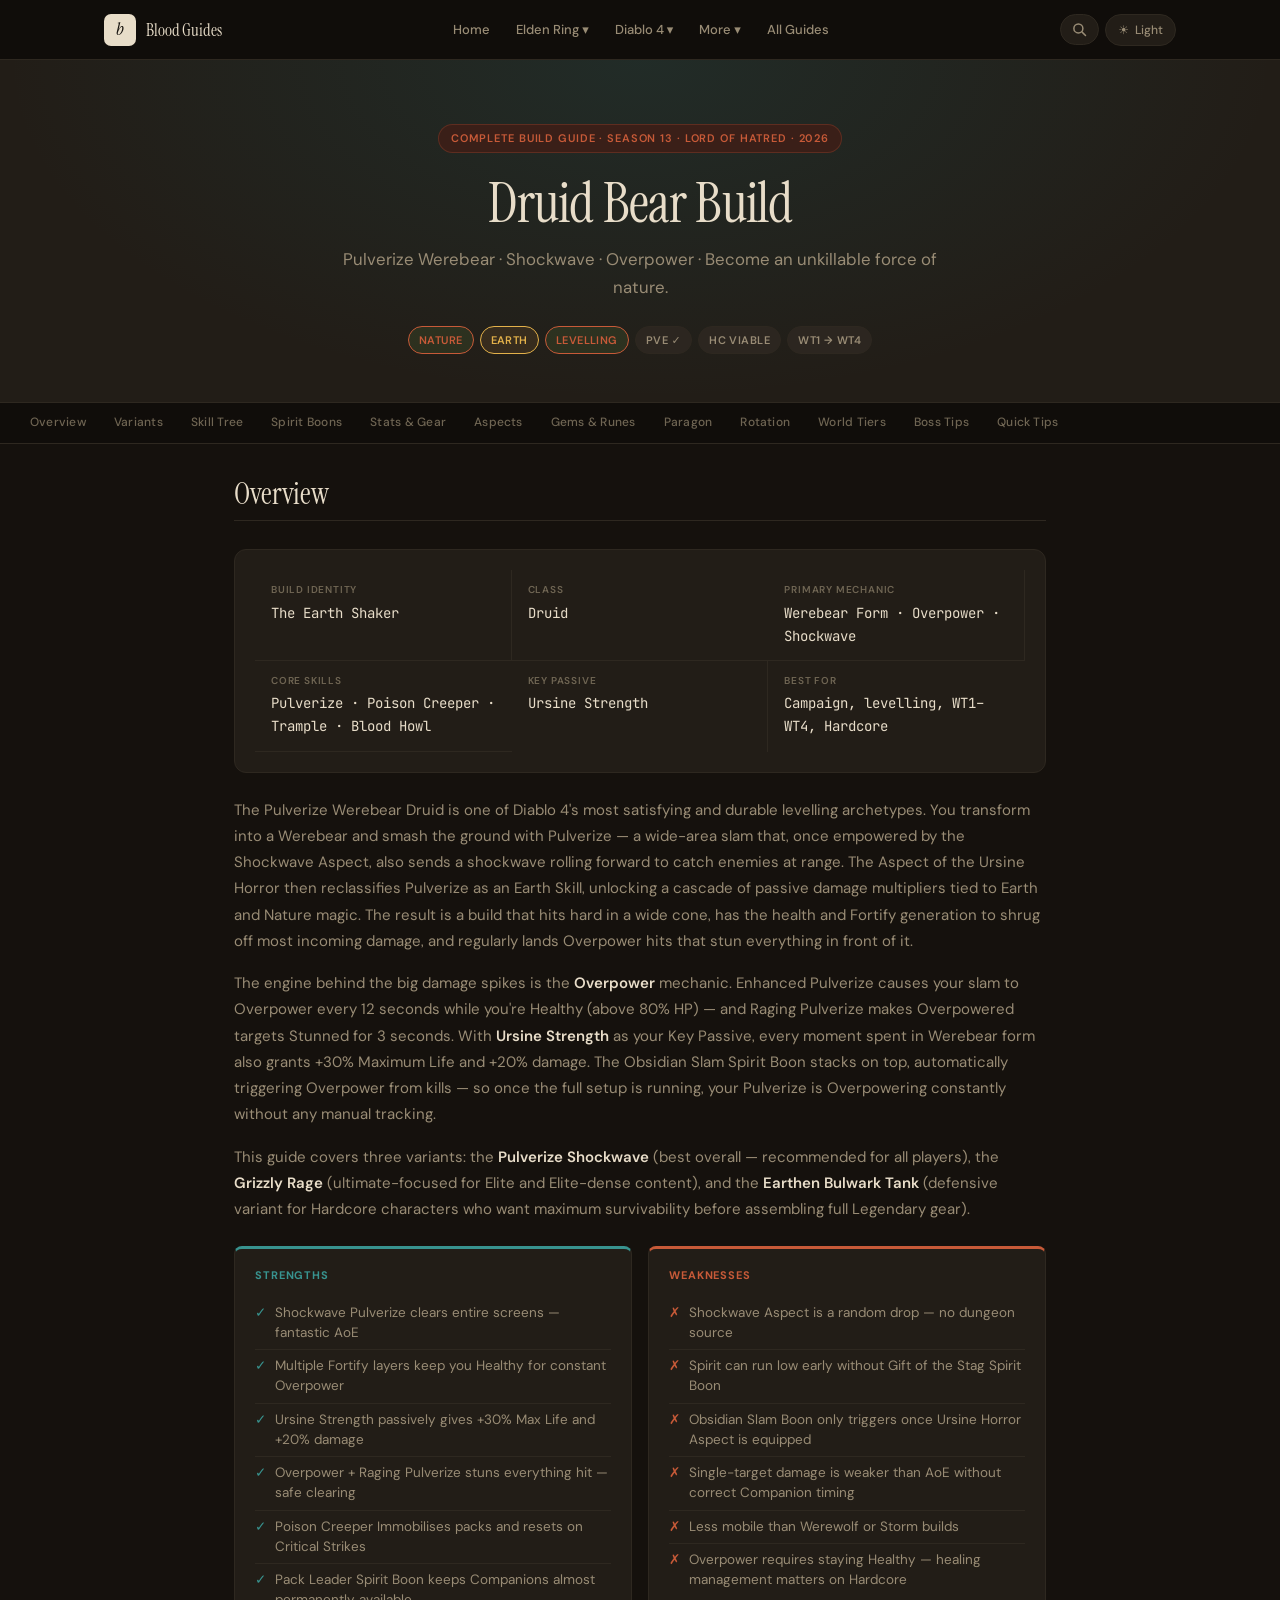
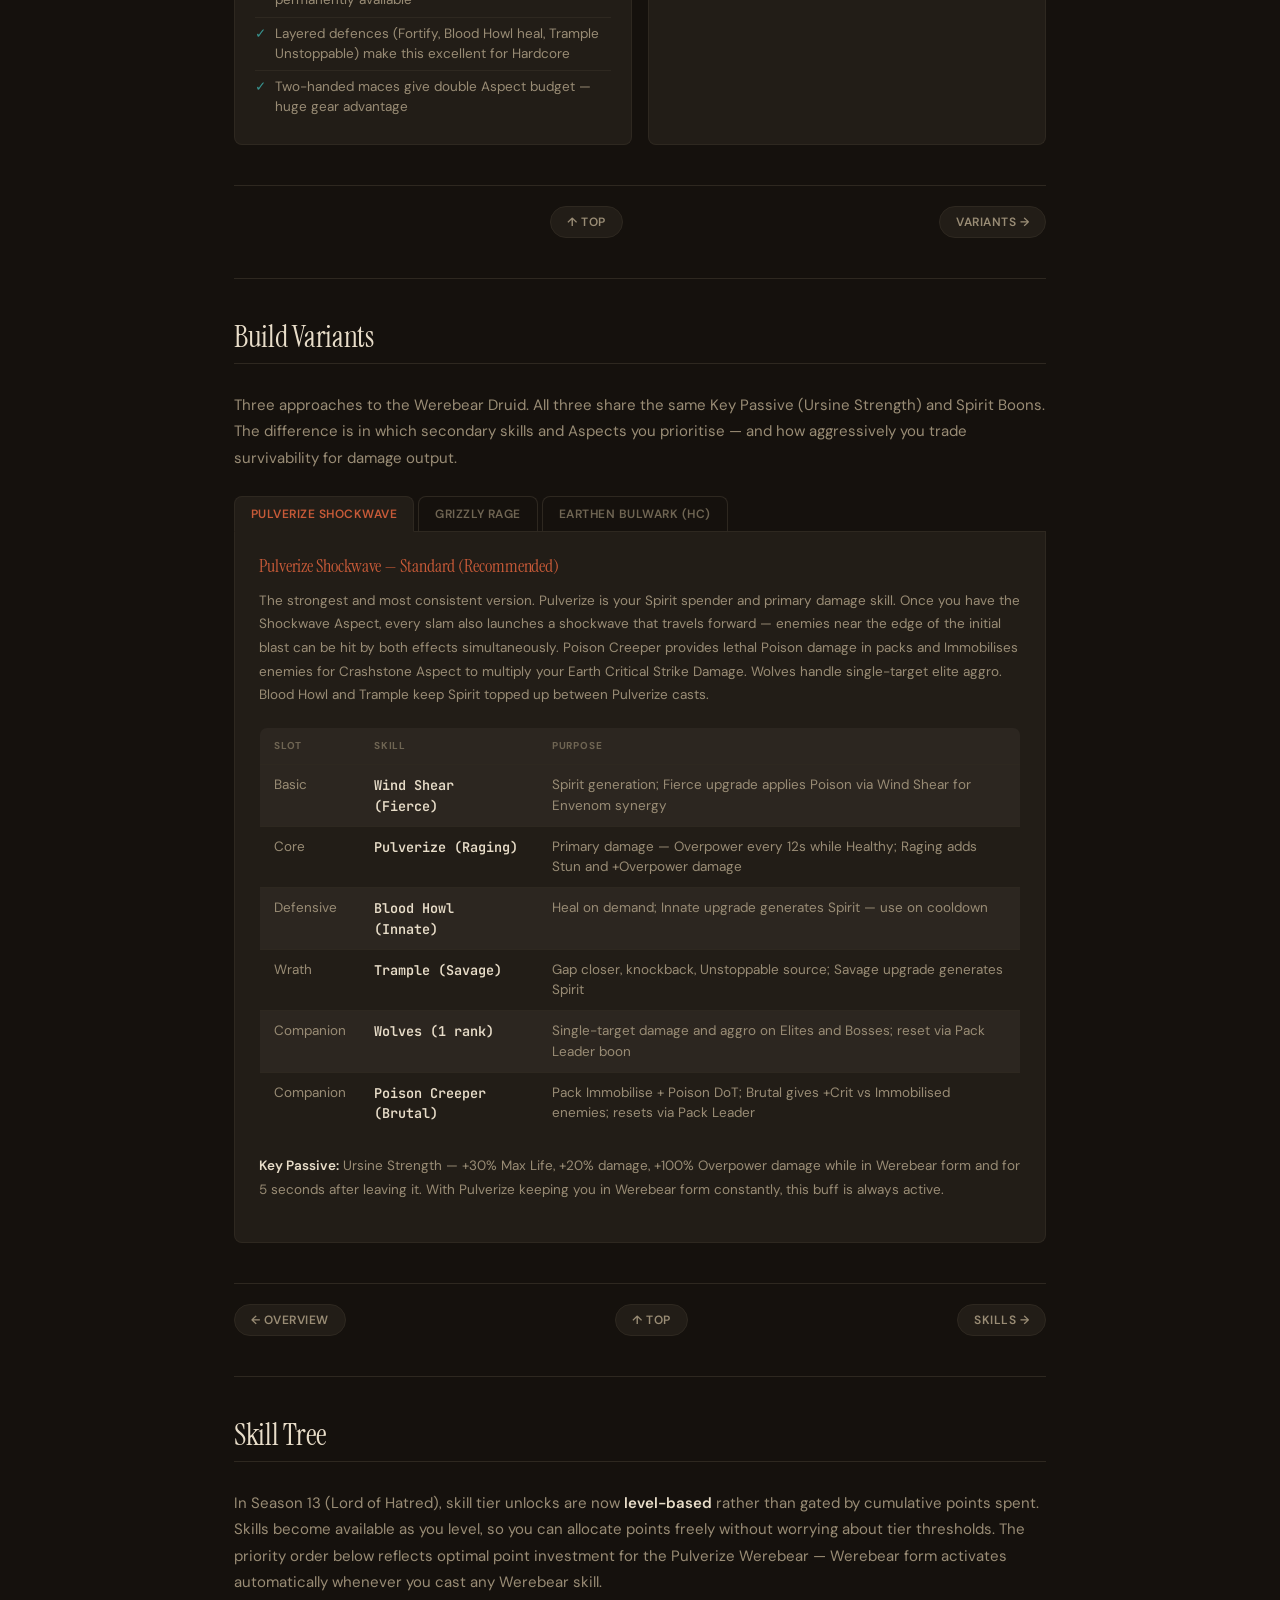
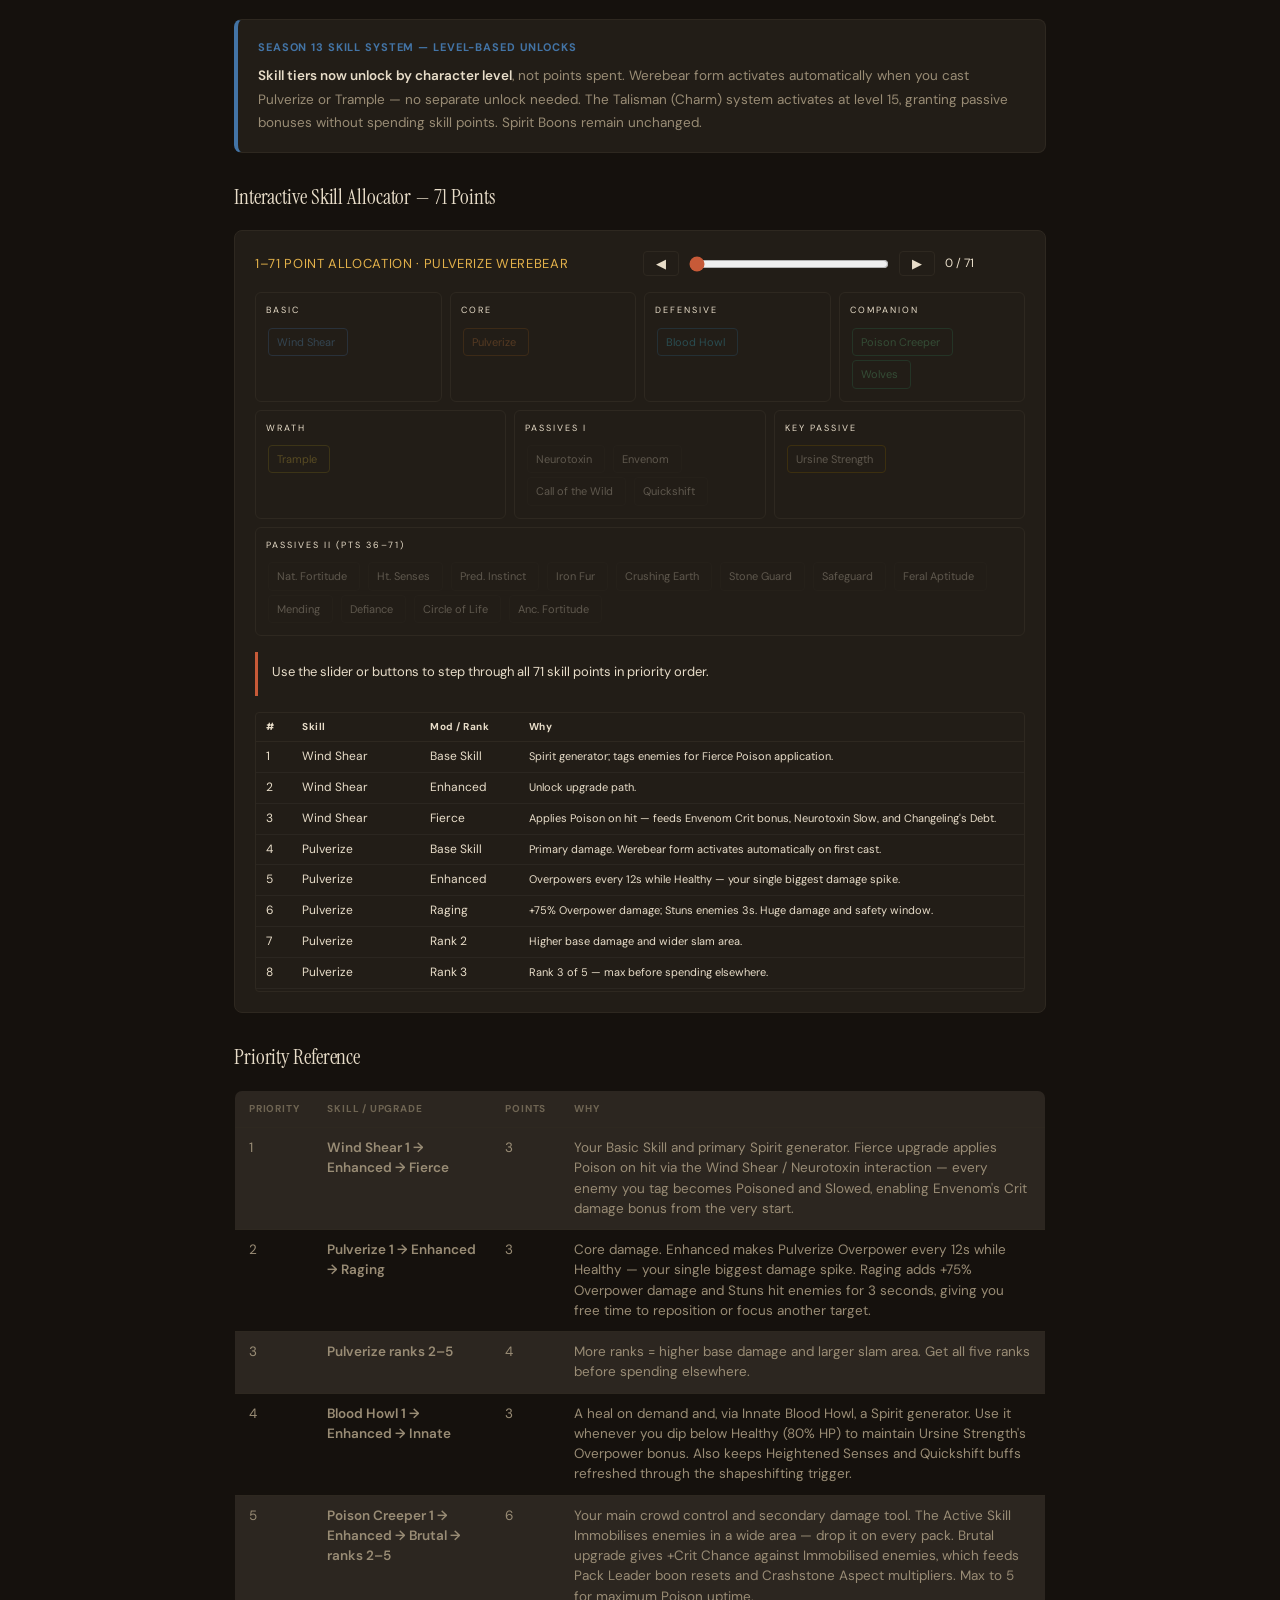
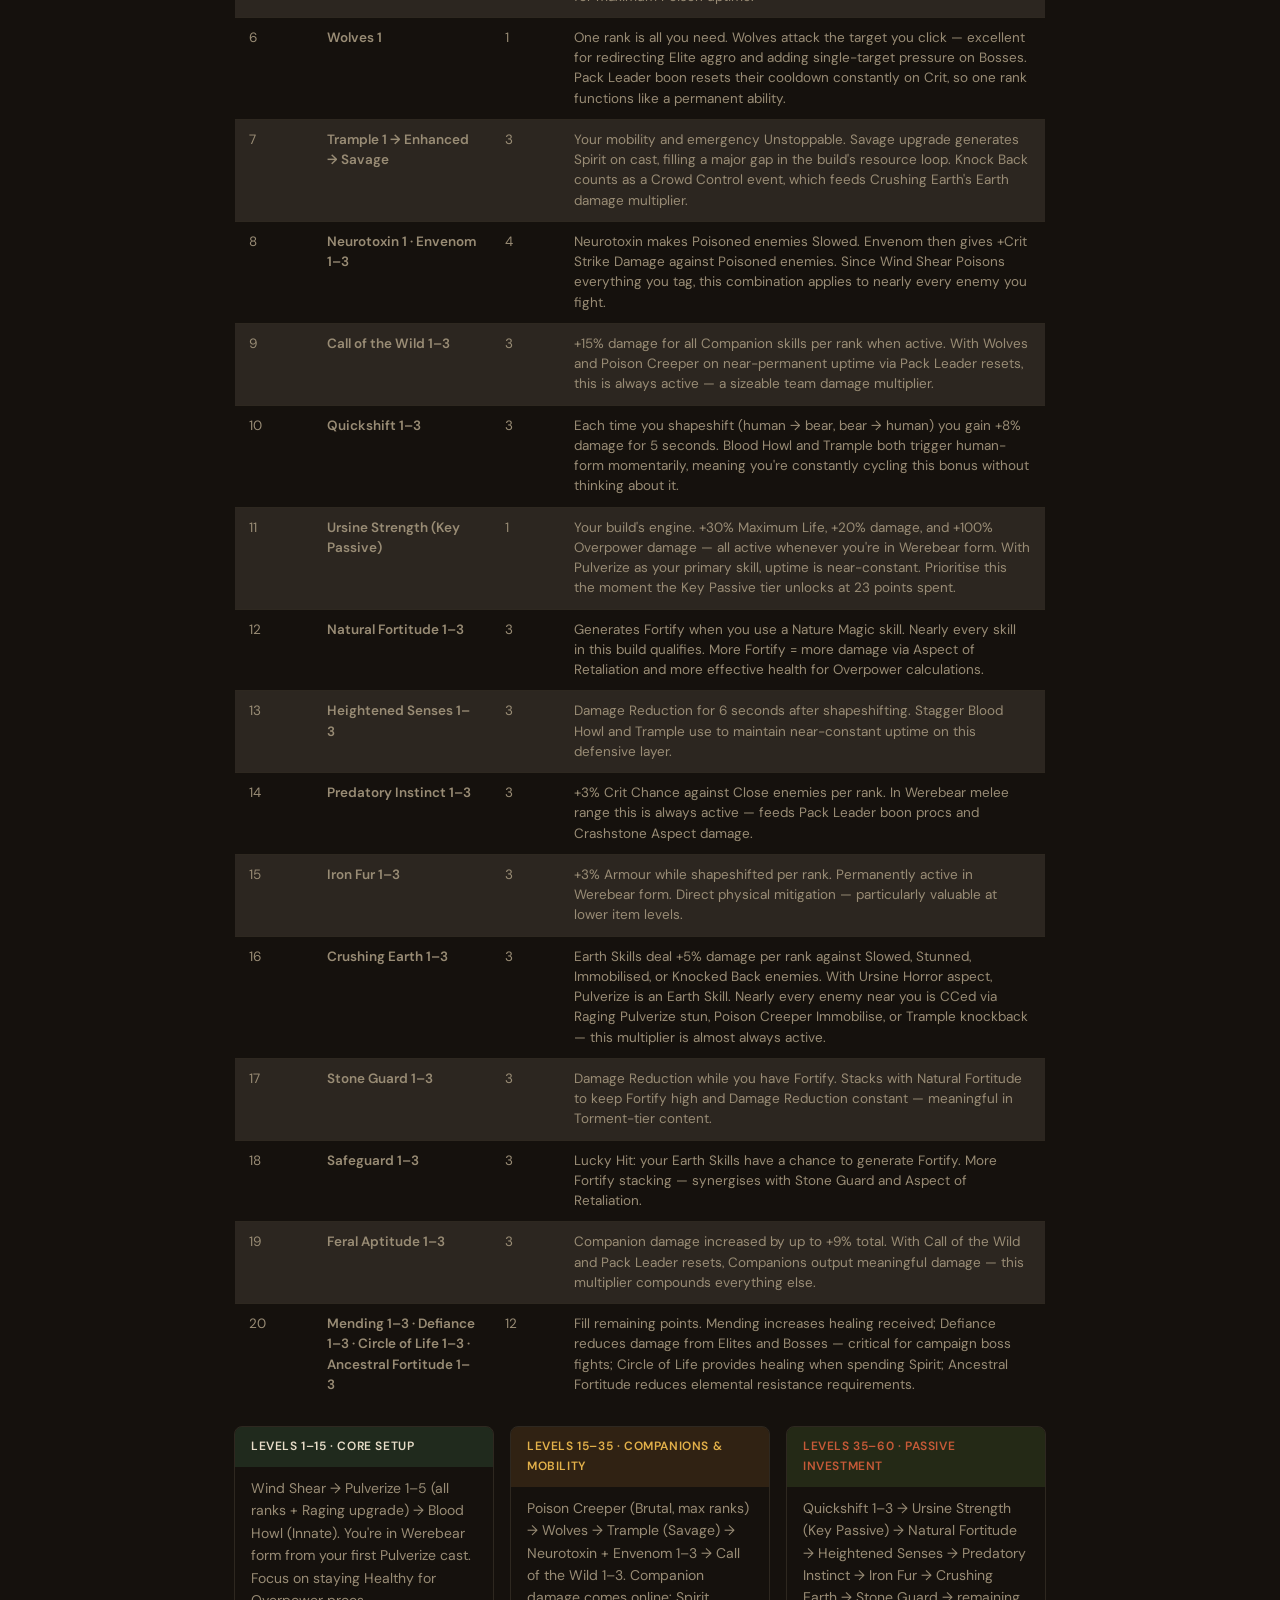
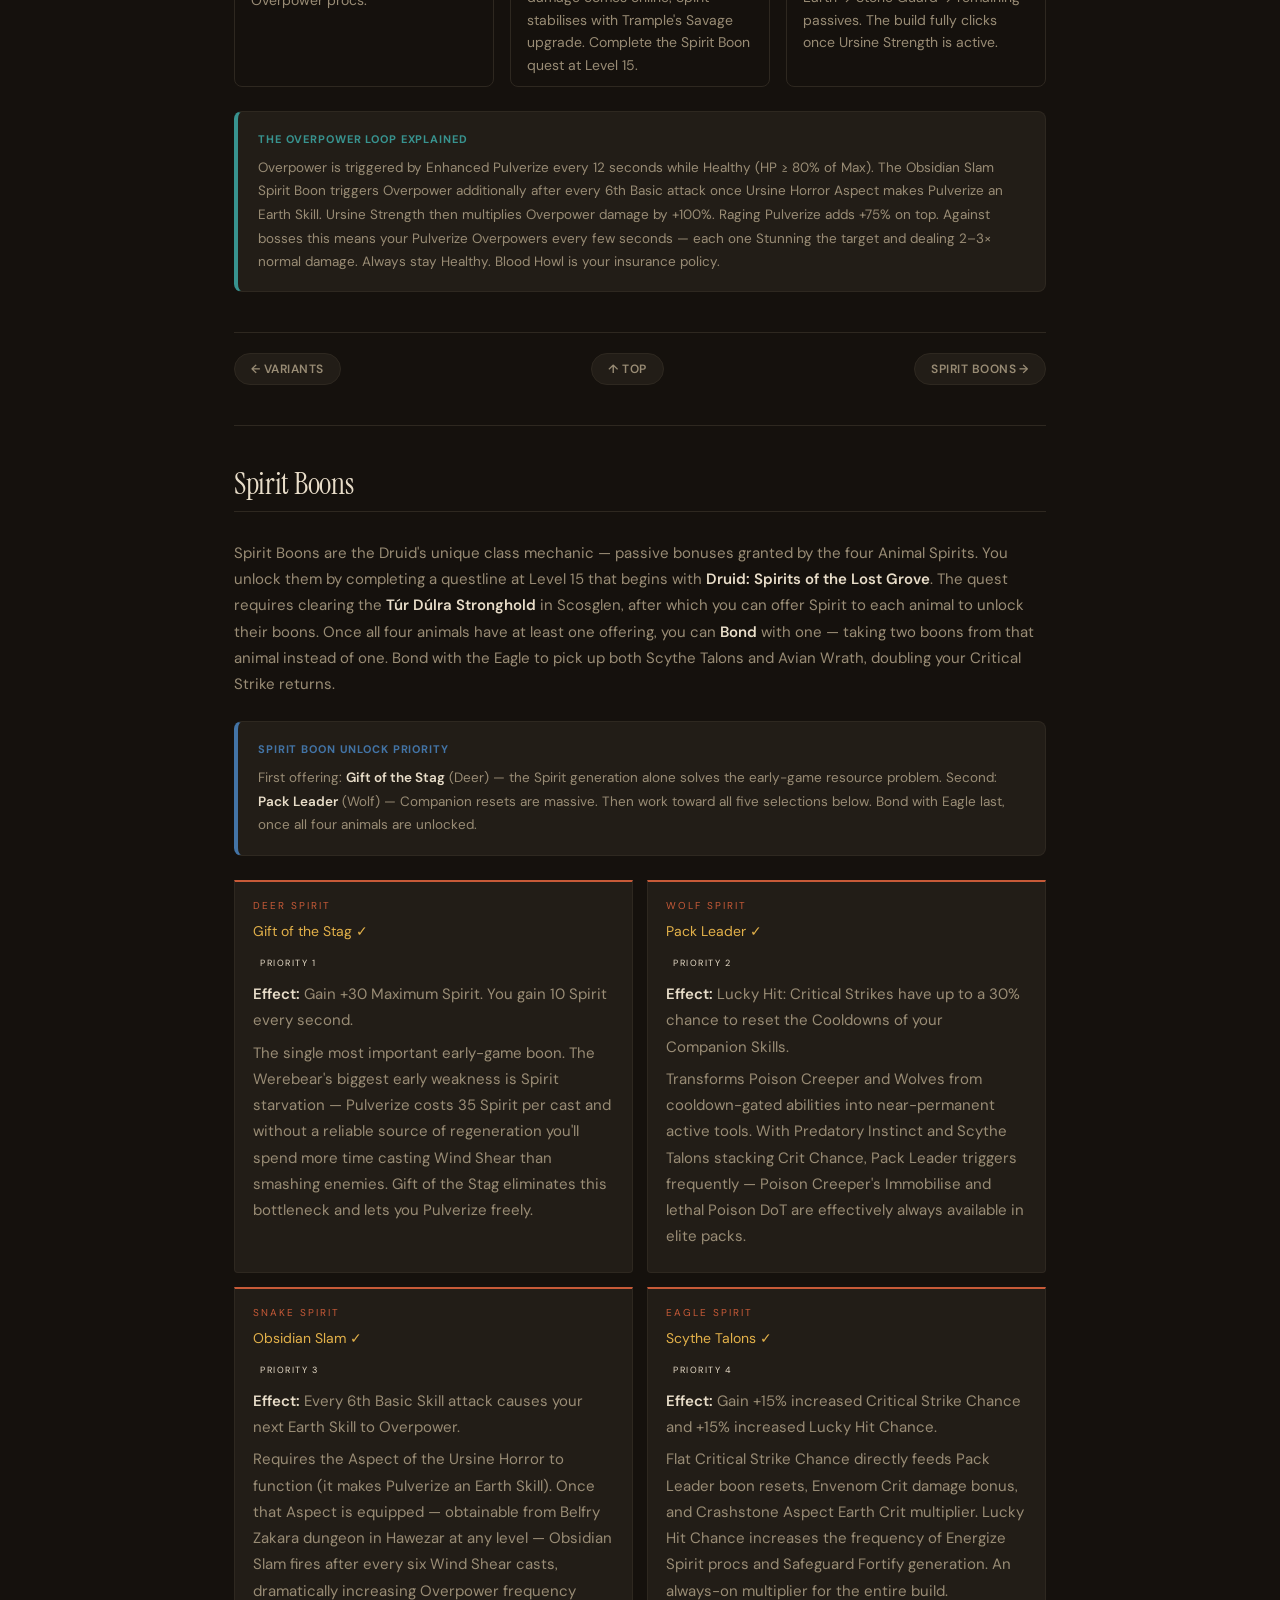
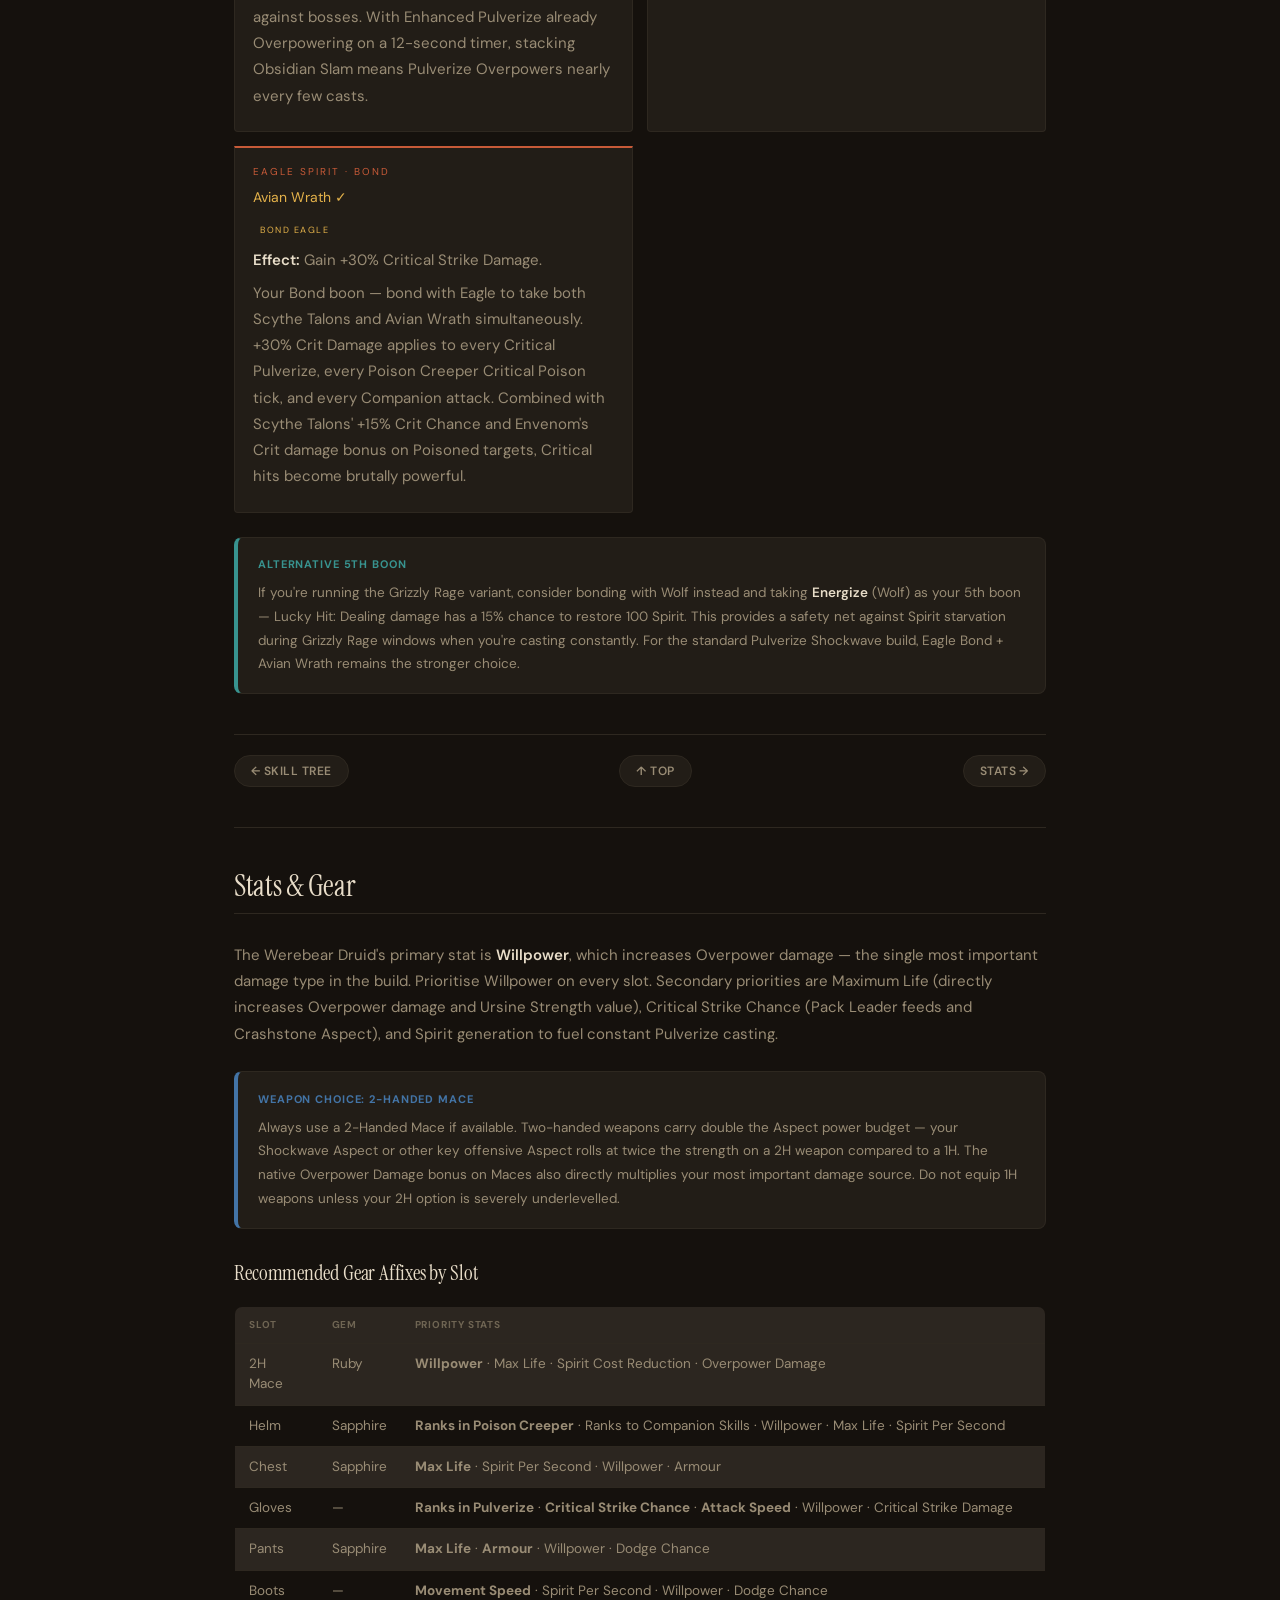
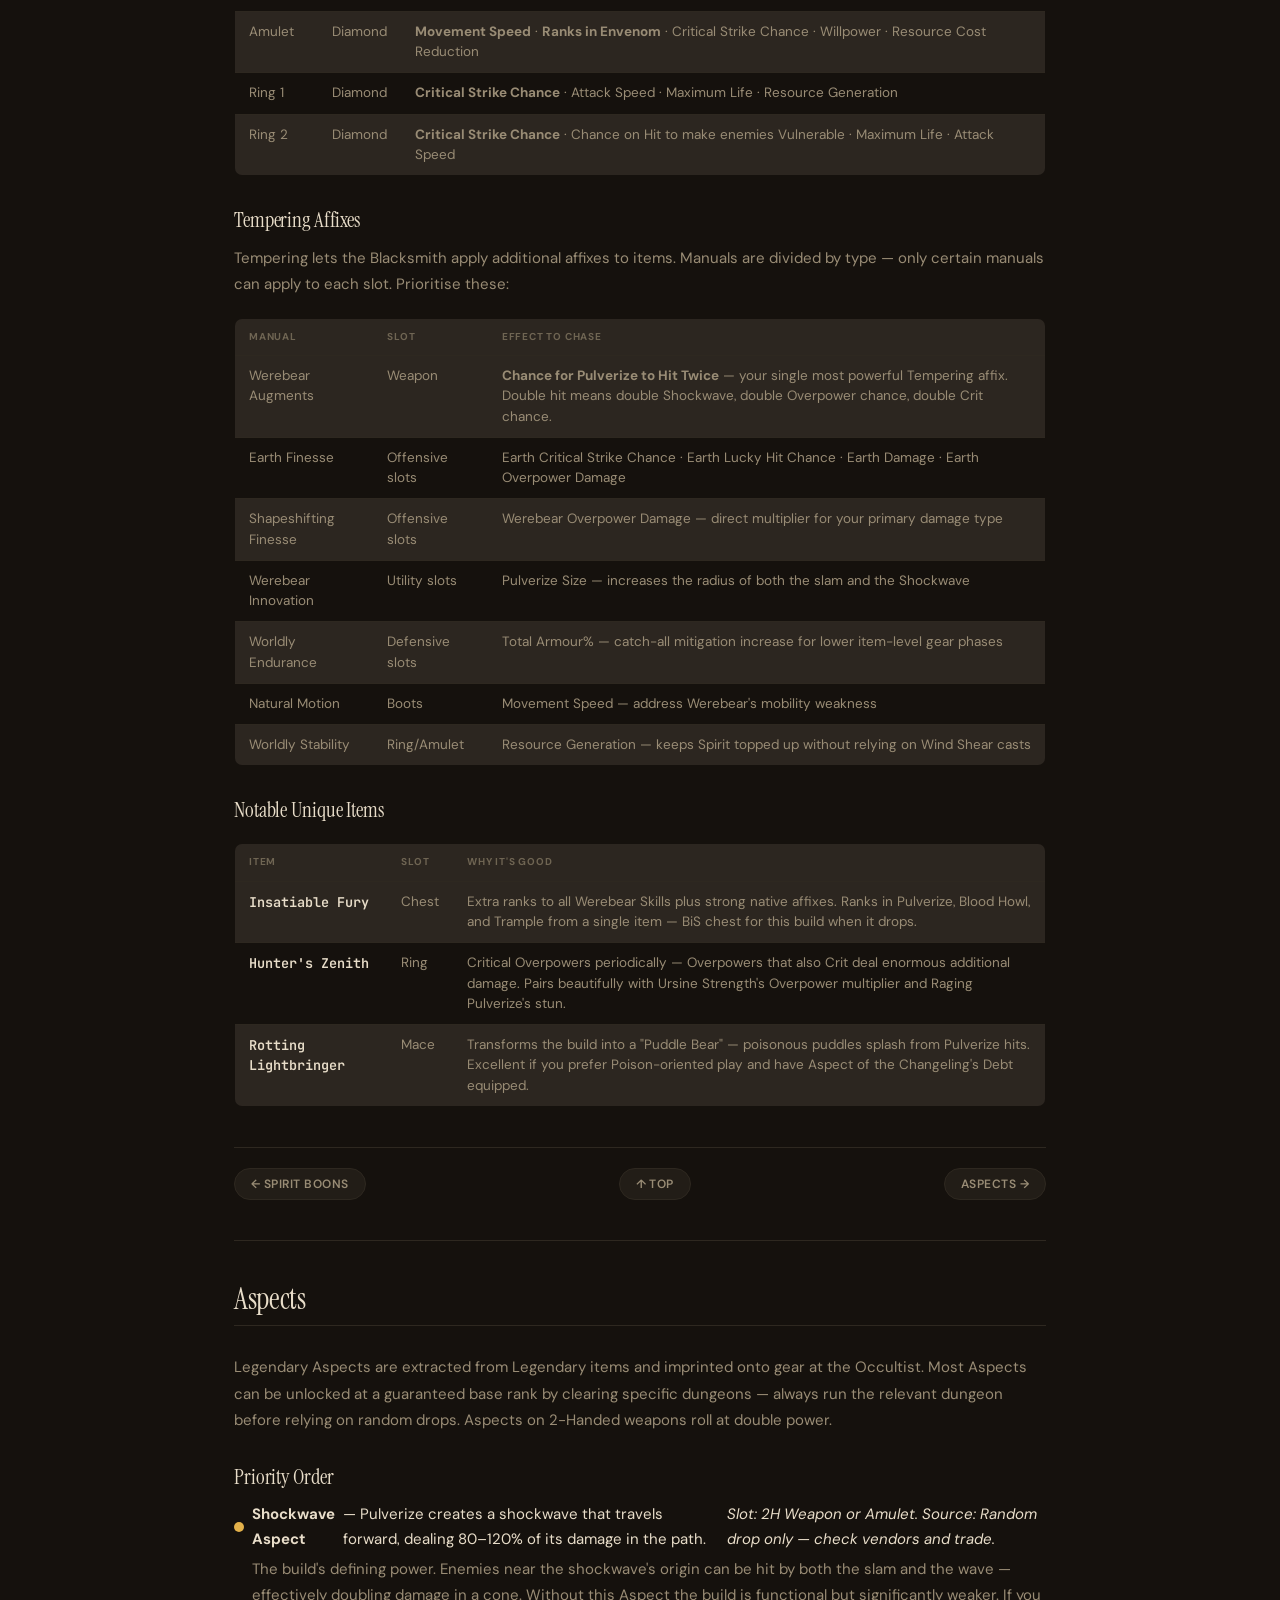
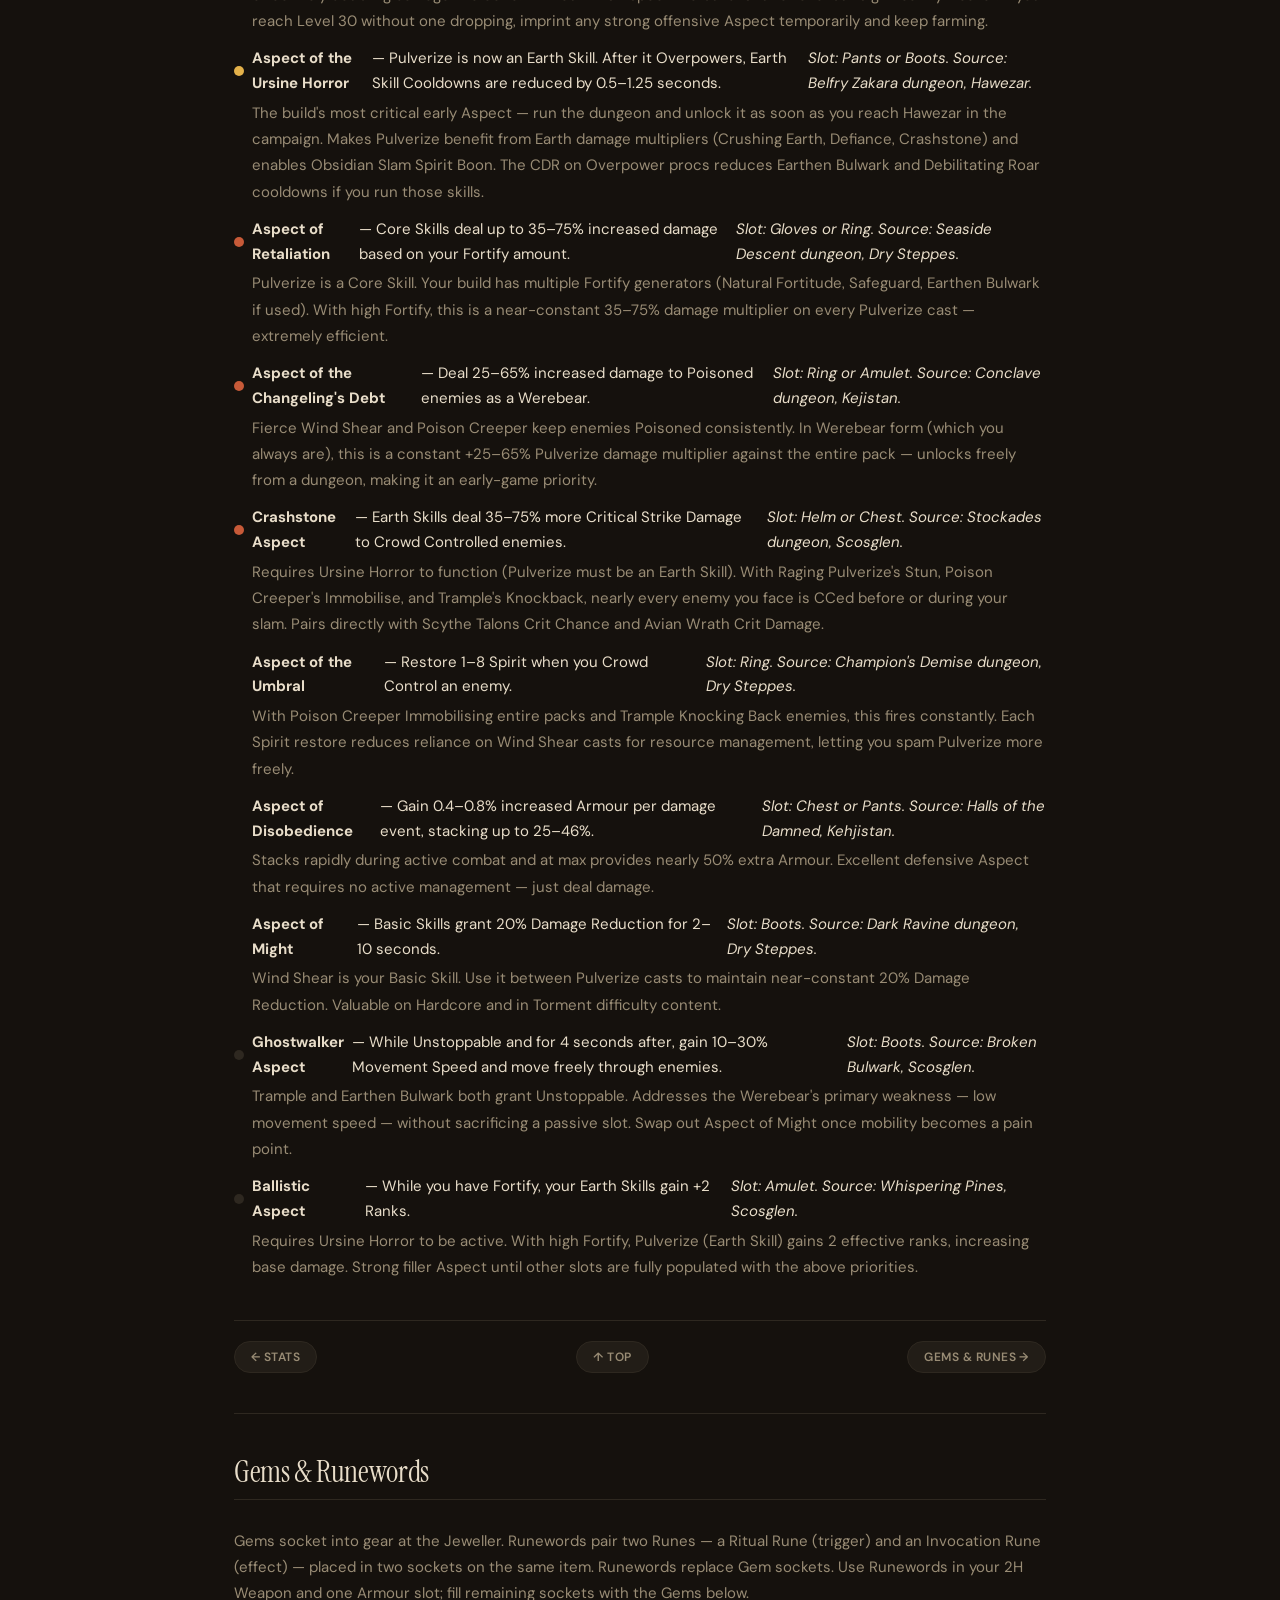
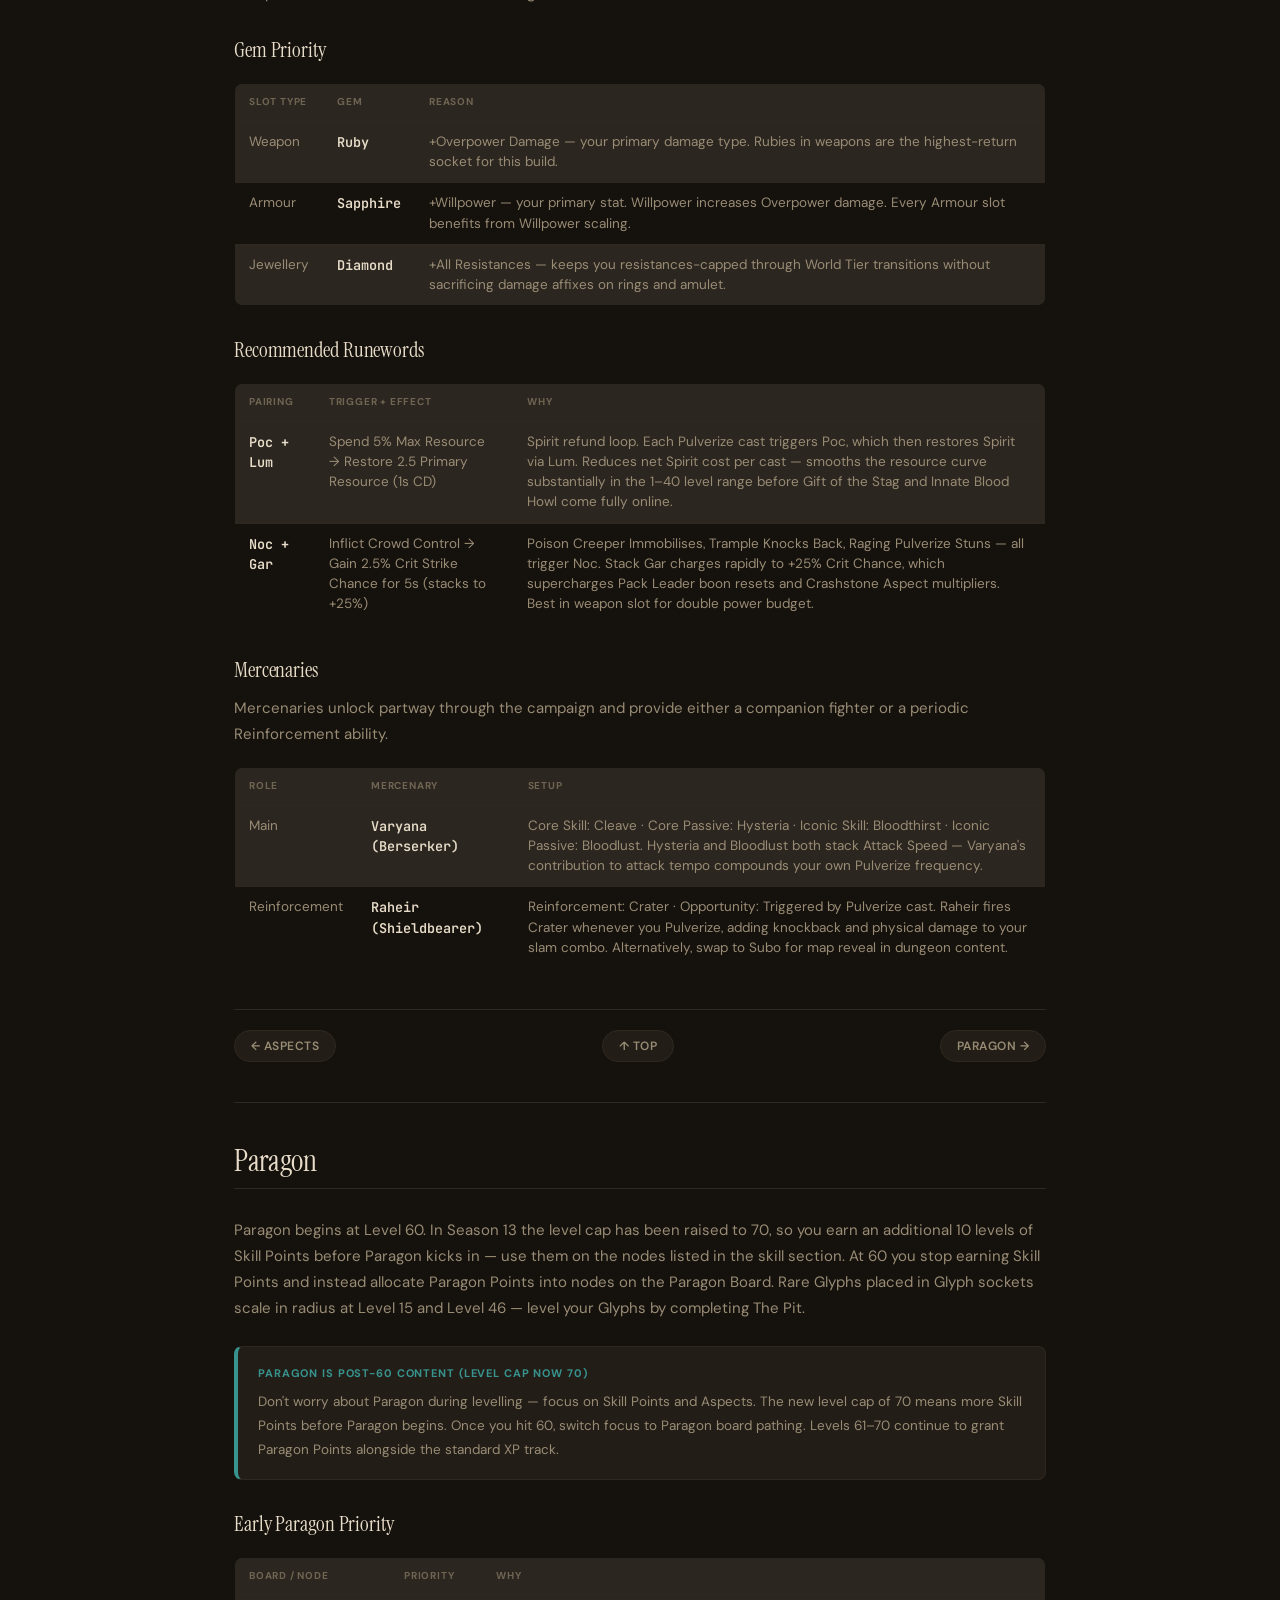
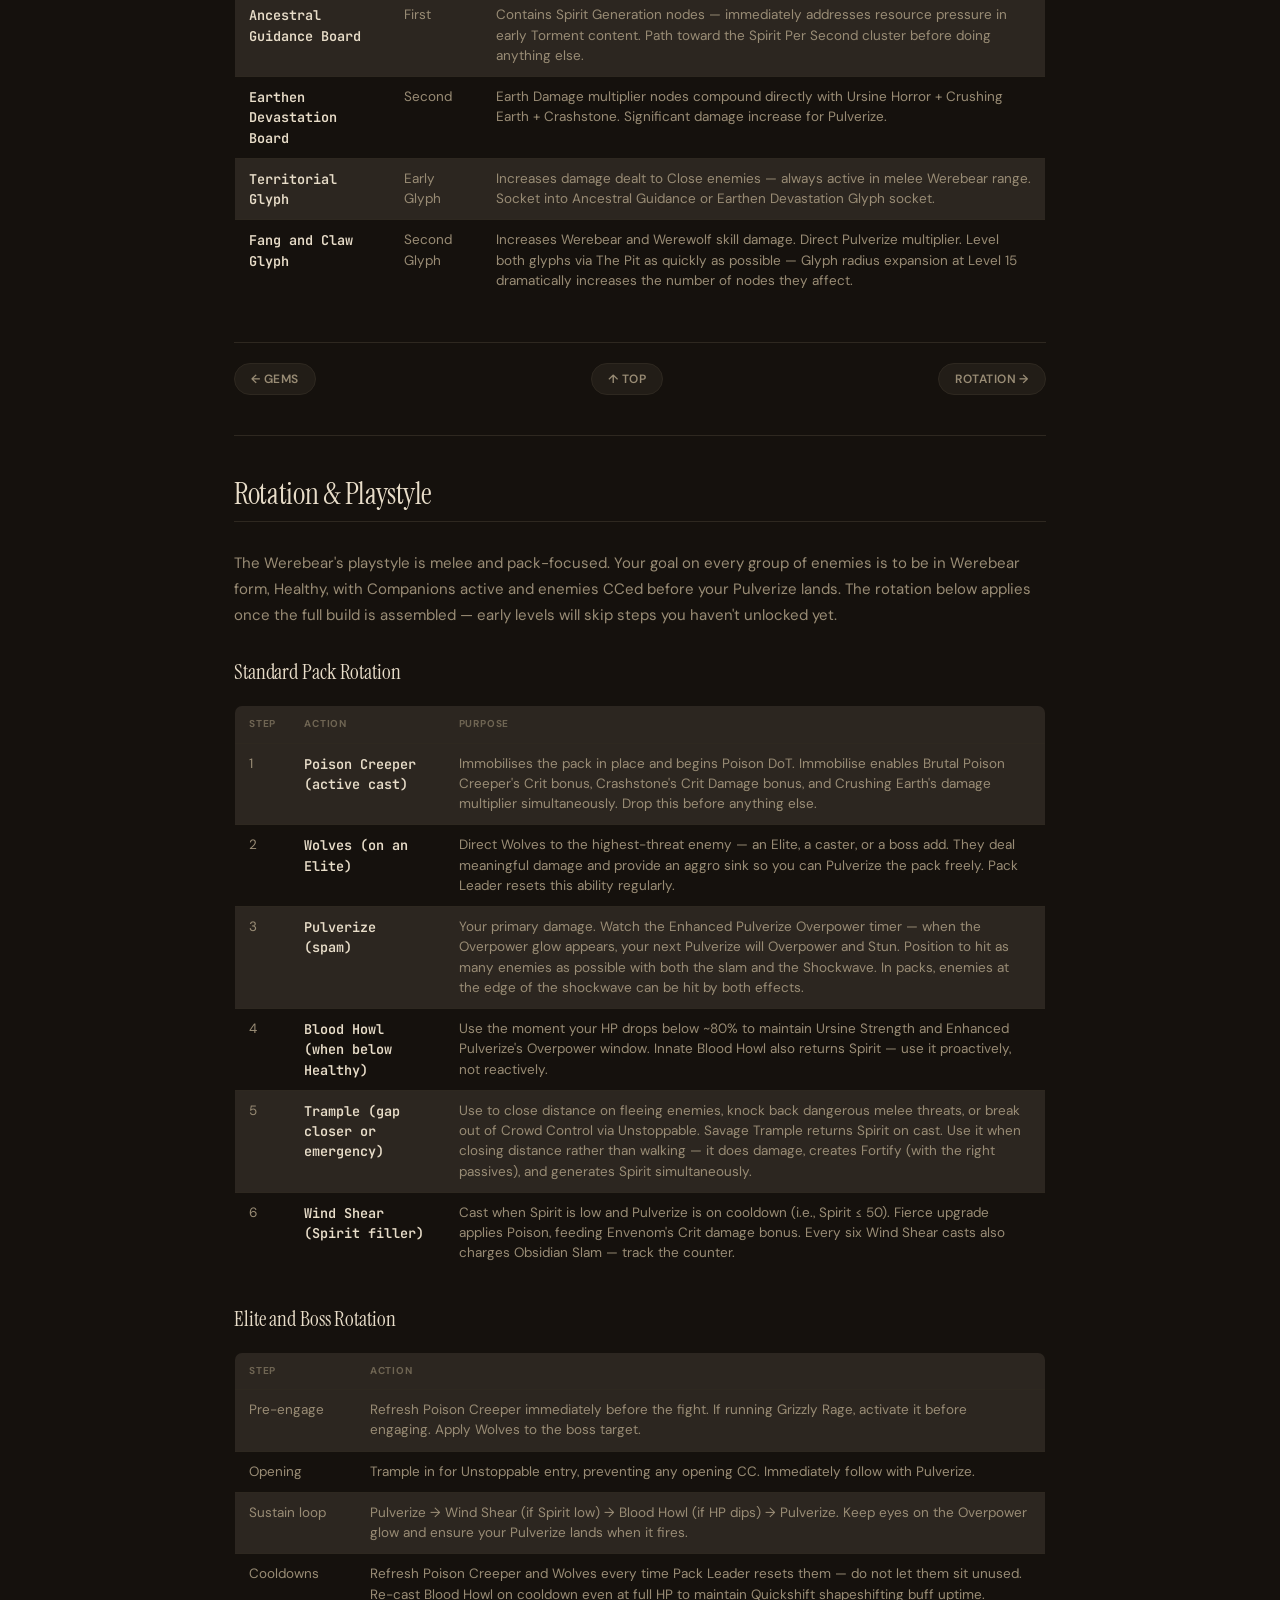
==== commit 1b9c41cc: "Site redesign - new modern layout" ====
--- a/diablo4-druid-bear-build/index.html
+++ b/diablo4-druid-bear-build/index.html
@@ -14,23 +14,14 @@
 <meta name="twitter:image" content="https://bloodguides.pages.dev/og-image.png">
 <link rel="icon" type="image/svg+xml" href="/favicon.svg">
 <link rel="preconnect" href="https://fonts.googleapis.com">
-<link href="https://fonts.googleapis.com/css2?family=Cinzel:wght@400;600;900&family=Crimson+Pro:ital,wght@0,300;0,400;0,600;1,300;1,400&display=swap" rel="stylesheet">
+<link href="https://fonts.googleapis.com/css2?family=Instrument+Serif:ital@0;1&family=DM+Sans:wght@400;500;600;700&family=JetBrains+Mono:wght@400;500;600&display=swap" rel="stylesheet">
 <link rel="stylesheet" href="/site.css">
 <style>
-/* Page-specific variables — Druid earth/forest theme */
-:root {
-  --bg: #111510; --surface: #191e14; --surface2: #222a1a; --border: #36411f;
-  --accent: #7ab349; --accent2: #3e6020; --gold: #c8883a; --gold2: #e8b440;
-  --text: #ede8d5; --text2: #bfb898; --text3: #d4cbb8;
-  --blue: #5b9fd4; --green: #5db87a;
-}
-/* Druid hero — deep forest earth */
+/* D4 Druid — bishamon teal */
 .hero {
   background:
-    radial-gradient(ellipse at 50% 0%,   rgba(80,140,20,0.42) 0%, transparent 70%),
-    radial-gradient(ellipse at 30% 100%, rgba(122,179,73,0.07) 0%, transparent 60%),
-    radial-gradient(ellipse at 50% 100%, rgba(9,11,7,1) 40%,   transparent 100%),
-    #111510 !important;
+    radial-gradient(ellipse at 50% 0%, rgba(31,111,115,0.18) 0%, transparent 70%),
+    var(--surface);
 }
 /* D4 Druid badge colours */
 .badge.green  { color: var(--accent); border-color: var(--accent); background: rgba(122,179,73,0.12); }
@@ -40,7 +31,7 @@
 /* Skill progression cards */
 .progression-grid { display: grid; grid-template-columns: repeat(auto-fit, minmax(260px, 1fr)); gap: 16px; margin: 20px 0 24px; }
 .prog-stage { background: var(--surface2); border: 1px solid var(--border); border-radius: 8px; overflow: hidden; }
-.prog-header { padding: 10px 16px; font-family: 'Cinzel', serif; font-size: 12px; font-weight: 600; letter-spacing: .05em; text-transform: uppercase; }
+.prog-header { padding: 10px 16px; font-family: var(--font-ui); font-size: 12px; font-weight: 600; letter-spacing: .05em; text-transform: uppercase; }
 .prog-header.early { background: rgba(93,184,122,.15); color: var(--green); }
 .prog-header.mid   { background: rgba(200,136,58,.15);  color: var(--gold); }
 .prog-header.end   { background: rgba(122,179,73,.15);  color: var(--accent); }
@@ -50,9 +41,9 @@
 /* Spirit Boons grid */
 .boon-grid { display: grid; grid-template-columns: repeat(auto-fill, minmax(280px, 1fr)); gap: 14px; margin: 16px 0; }
 .boon-card { background: var(--surface); border: 1px solid var(--border); border-top: 2px solid var(--accent); border-radius: 0 0 4px 4px; padding: 16px 18px; }
-.boon-card .boon-animal { font-family: 'Cinzel', serif; font-size: 10px; letter-spacing: 2px; text-transform: uppercase; color: var(--accent); margin-bottom: 6px; }
-.boon-card .boon-name { font-family: 'Cinzel', serif; font-size: 14px; color: var(--gold); margin-bottom: 6px; }
-.boon-card .boon-tag { display: inline-block; font-family: 'Cinzel', serif; font-size: 9px; letter-spacing: 1.5px; text-transform: uppercase; padding: 2px 7px; border: 1px solid var(--green); color: var(--green); border-radius: 2px; margin-bottom: 8px; }
+.boon-card .boon-animal { font-family: var(--font-ui); font-size: 10px; letter-spacing: 2px; text-transform: uppercase; color: var(--accent); margin-bottom: 6px; }
+.boon-card .boon-name { font-family: var(--font-ui); font-size: 14px; color: var(--gold); margin-bottom: 6px; }
+.boon-card .boon-tag { display: inline-block; font-family: var(--font-ui); font-size: 9px; letter-spacing: 1.5px; text-transform: uppercase; padding: 2px 7px; border: 1px solid var(--green); color: var(--green); border-radius: 2px; margin-bottom: 8px; }
 .boon-card .boon-tag.bond { border-color: var(--gold); color: var(--gold); }
 .boon-card .boon-tag.alt  { border-color: var(--blue); color: var(--blue); }
 .boon-card p { font-size: 15px; margin-bottom: 6px; }
@@ -69,15 +60,15 @@
 /* ── Skill Tree Widget ───────────────────────────────────────────────── */
 .stw{background:var(--surface);border:1px solid var(--border);border-radius:8px;padding:20px;margin:20px 0}
 .stw-header{display:flex;flex-wrap:wrap;align-items:center;justify-content:space-between;gap:12px;margin-bottom:16px}
-.stw-title{font-family:'Cinzel',serif;font-size:13px;letter-spacing:.05em;text-transform:uppercase;color:var(--gold)}
+.stw-title{font-family:var(--font-ui);font-size:13px;letter-spacing:.05em;text-transform:uppercase;color:var(--gold)}
 .stw-controls{display:flex;align-items:center;gap:10px;flex-wrap:wrap}
 .stw-controls button{background:var(--surface2);border:1px solid var(--border);color:var(--text);padding:4px 12px;border-radius:4px;cursor:pointer;font-size:13px}
 .stw-controls button:hover{border-color:var(--accent);color:var(--accent)}
 #dru-slider,#nec-slider{width:200px;accent-color:var(--accent)}
-.stw-pt-label{font-family:'Cinzel',serif;font-size:12px;color:var(--gold2);min-width:80px}
+.stw-pt-label{font-family:var(--font-ui);font-size:12px;color:var(--gold2);min-width:80px}
 .stw-nodes{display:flex;flex-wrap:wrap;gap:8px;margin-bottom:16px}
 .stw-group{background:var(--surface2);border:1px solid var(--border);border-radius:6px;padding:10px;flex:1 1 180px}
-.stw-group-label{font-family:'Cinzel',serif;font-size:9px;letter-spacing:2px;text-transform:uppercase;color:var(--text3);margin-bottom:8px}
+.stw-group-label{font-family:var(--font-ui);font-size:9px;letter-spacing:2px;text-transform:uppercase;color:var(--text3);margin-bottom:8px}
 .stw-node{display:inline-flex;align-items:center;gap:4px;padding:4px 8px;border-radius:4px;border:1px solid var(--border);font-size:11px;margin:2px;opacity:.3;transition:opacity .15s,border-color .15s,box-shadow .15s;cursor:default;white-space:nowrap}
 .stw-node.active{opacity:1}
 .stw-node.current{box-shadow:0 0 0 2px var(--gold2)}
@@ -95,7 +86,7 @@
 .stw-callout{background:var(--surface2);border-left:3px solid var(--accent);padding:10px 14px;font-size:13px;margin-bottom:16px;border-radius:0 4px 4px 0;min-height:44px;line-height:1.6}
 .stw-table-wrap{max-height:280px;overflow-y:auto;border:1px solid var(--border);border-radius:4px}
 .stw-table{width:100%;border-collapse:collapse;font-size:12px}
-.stw-table th{background:var(--surface2);position:sticky;top:0;padding:6px 10px;text-align:left;font-family:'Cinzel',serif;font-size:10px;letter-spacing:.05em;border-bottom:1px solid var(--border)}
+.stw-table th{background:var(--surface2);position:sticky;top:0;padding:6px 10px;text-align:left;font-family:var(--font-ui);font-size:10px;letter-spacing:.05em;border-bottom:1px solid var(--border)}
 .stw-table td{padding:5px 10px;border-bottom:1px solid rgba(255,255,255,.04);vertical-align:top}
 .stw-table tr.stw-active-row td{background:rgba(122,179,73,.15)}
 .stw-table tr.stw-done-row{opacity:.5}
@@ -149,6 +140,9 @@
       <li><a href="/">All Guides</a></li>
     </ul>
     <div class="header-actions">
+      <button class="icon-btn" title="Search" aria-label="Search" style="min-width:unset;padding:0.45rem 0.7rem;">
+        <svg width="15" height="15" viewBox="0 0 20 20" fill="none" stroke="currentColor" stroke-width="2" stroke-linecap="round"><circle cx="8.5" cy="8.5" r="6"/><line x1="13.5" y1="13.5" x2="18" y2="18"/></svg>
+      </button>
       <button class="icon-btn theme-toggle" title="Toggle theme" aria-label="Toggle theme">
         <span class="toggle-icon">☀️</span> Light
       </button>
--- a/site.css
+++ b/site.css
@@ -1,62 +1,141 @@
 /*
-  Blood Guides — v3
-  Palette: Dictionary of Color Combinations Vol. 2 inspired
-  Philosophy: deliberate warm/cool pairing — amber × teal on deep charcoal
-  Warm in dark mode, warm cream in light mode — both gel as a system
+  Blood Guides — Guide Page Design System
+  Palette: Sanzo Wada · A Dictionary of Color Combinations, Vol. 2
+  Pigments: bengara · kihada · bishamon · konjō · tonoko · shiracha
+  Fonts: Instrument Serif · DM Sans · JetBrains Mono
 */
 
-/* ── THEME VARIABLES ─────────────────────────────────────────────────────── */
+/* ── THEME VARIABLES ──────────────────────────────────────────────────────── */
 
 :root {
-  /* DoCC dark — warm charcoal ground, teal + amber as deliberate pair */
-  --bg:           #0D1014;
-  --surface:      #161B22;
-  --surface2:     #1E2530;
-  --border:       #28343F;
-  --text:         #E8E2D6;
-  --text-muted:   #8A97A4;
-  --primary:      #2B9D8F;
-  --primary-hover:#238276;
-  --primary-dim:  rgba(43,157,143,0.12);
-  --accent:       #C87820;
-  --accent-dim:   rgba(200,120,32,0.15);
-  --gold:         #D4A038;
-  --danger:       #B64040;
-  --success:      #48A870;
-  --shadow:       rgba(0,0,0,0.45);
-}
-
-html[data-theme="light"] {
-  /* DoCC light — warm parchment, same accent pair, darker tones for contrast */
-  --bg:           #F0EAE2;
-  --surface:      #FAF7F3;
-  --surface2:     #EDE7DF;
-  --border:       #D0C8BF;
-  --text:         #1A1C22;
-  --text-muted:   #6B7480;
-  --primary:      #1E7A70;
-  --primary-hover:#186860;
-  --primary-dim:  rgba(30,122,112,0.1);
-  --accent:       #A86010;
-  --accent-dim:   rgba(168,96,16,0.12);
-  --gold:         #9A7010;
-  --danger:       #8A2828;
-  --success:      #2E7A50;
-  --shadow:       rgba(0,0,0,0.12);
-}
-
-/* ── RESET & BASE ────────────────────────────────────────────────────────── */
+  /* Wada pigments */
+  --bengara:    #B0492A;
+  --bengara-2:  #8E3A1F;
+  --bengara-3:  #F0DCD0;
+  --kihada:     #D9A22F;
+  --kihada-3:   #F4E5C2;
+  --bishamon:   #1F6F73;
+  --bishamon-3: #CCE0DE;
+  --konjo:      #1E4E78;
+  --konjo-3:    #CFDAE6;
+  --tonoko:     #A8966E;
+  --sumi:       #2B2520;
+  --shiracha:   #EDE7DE;
+
+  /* Light mode surfaces */
+  --bg:         var(--shiracha);
+  --bg-soft:    #E2D9CA;
+  --surface:    #F6F1E7;
+  --surface-2:  #E5DDCC;
+  --surface-3:  #D4C8B1;
+  --line:       #C9BCA1;
+  --line-soft:  #DDD0B6;
+
+  /* Ink */
+  --ink:        var(--sumi);
+  --ink-2:      #4A3F35;
+  --ink-3:      #6F6253;
+  --ink-4:      #94876F;
+
+  /* Accent = bengara */
+  --accent:     var(--bengara);
+  --accent-2:   var(--bengara-2);
+  --accent-soft:var(--bengara-3);
+  --accent-ink: #F6F1E7;
+
+  /* Semantic */
+  --positive:      var(--bishamon);
+  --positive-soft: var(--bishamon-3);
+  --warn:          var(--kihada);
+  --warn-soft:     var(--kihada-3);
+  --info:          var(--konjo);
+  --info-soft:     var(--konjo-3);
+  --critical:      var(--bengara);
+
+  /* Radius */
+  --radius-xs: 4px;
+  --radius-sm: 8px;
+  --radius:    12px;
+  --radius-lg: 16px;
+
+  /* Shadows */
+  --shadow-sm: 0 1px 2px oklch(0 0 0 / 0.04);
+  --shadow:    0 4px 14px oklch(0 0 0 / 0.06);
+  --shadow-lg: 0 20px 50px -16px oklch(0 0 0 / 0.12);
+
+  /* Fonts */
+  --font-display: 'Instrument Serif', 'EB Garamond', Georgia, serif;
+  --font:         'DM Sans', system-ui, -apple-system, sans-serif;
+  --font-mono:    'JetBrains Mono', ui-monospace, monospace;
+
+  /* Legacy aliases — used by guide pages */
+  --text:       var(--ink);
+  --text-muted: var(--ink-3);
+  --border:     var(--line-soft);
+  --primary:    var(--bishamon);
+  --primary-hover: #186860;
+  --primary-dim:   var(--bishamon-3);
+  --gold:       var(--kihada);
+  --danger:     var(--bengara);
+  --success:    var(--bishamon);
+  --shadow:     var(--shadow-sm);
+}
+
+[data-theme="dark"] {
+  --bengara:    #C75A38;
+  --bengara-2:  #A04425;
+  --bengara-3:  #3A1F18;
+  --kihada:     #E3B14A;
+  --kihada-3:   #3A2E16;
+  --bishamon:   #38938F;
+  --bishamon-3: #163230;
+  --konjo:      #4374A6;
+  --konjo-3:    #14253A;
+  --tonoko:     #B0986A;
+  --sumi:       #15110D;
+  --shiracha:   #E8DDC9;
+
+  --bg:         var(--sumi);
+  --bg-soft:    #100D0A;
+  --surface:    #221D17;
+  --surface-2:  #2C2620;
+  --surface-3:  #3A332B;
+  --line:       #3A3128;
+  --line-soft:  #2E2820;
+
+  --ink:        var(--shiracha);
+  --ink-2:      #C5B89F;
+  --ink-3:      #998C75;
+  --ink-4:      #6F6553;
+
+  --accent:     var(--bengara);
+  --accent-soft:var(--bengara-3);
+  --accent-ink: #FBF4E6;
+
+  --shadow-sm: 0 1px 2px rgba(0,0,0,0.4);
+  --shadow:    0 4px 14px rgba(0,0,0,0.45);
+  --shadow-lg: 0 20px 50px -16px rgba(0,0,0,0.6);
+
+  /* Legacy */
+  --text:       var(--ink);
+  --text-muted: var(--ink-3);
+  --border:     var(--line-soft);
+}
+
+/* ── RESET & BASE ─────────────────────────────────────────────────────────── */
 
 *, *::before, *::after { margin: 0; padding: 0; box-sizing: border-box; }
 html { scroll-behavior: smooth; }
 
 body {
   background: var(--bg);
-  color: var(--text);
-  font-family: 'Crimson Pro', Georgia, serif;
-  font-size: 17px;
+  color: var(--ink);
+  font-family: var(--font);
+  font-size: 15px;
   line-height: 1.65;
-  transition: background 0.25s, color 0.25s;
+  -webkit-font-smoothing: antialiased;
+  text-rendering: optimizeLegibility;
+  font-feature-settings: "ss01","cv01","cv02";
   min-height: 100vh;
   display: flex;
   flex-direction: column;
@@ -64,186 +143,118 @@
 
 main { flex: 1; padding: 2.5rem 0 4rem; }
 
-/* ── TYPOGRAPHY ──────────────────────────────────────────────────────────── */
+/* ── TYPOGRAPHY ───────────────────────────────────────────────────────────── */
 
 h1, h2, h3, h4, h5, h6 {
-  font-family: 'Cinzel', serif;
-  font-weight: 600;
-  line-height: 1.25;
-  color: var(--text);
-}
-
-h1 { font-size: 2.25rem; letter-spacing: 0.02em; }
-h2 { font-size: 1.75rem; letter-spacing: 0.01em; margin-bottom: 0.5rem; }
-h3 { font-size: 1.2rem; margin-bottom: 0.5rem; }
-
-p { margin-bottom: 1rem; color: var(--text-muted); line-height: 1.7; }
+  font-family: var(--font-display);
+  font-weight: 400;
+  line-height: 1.2;
+  letter-spacing: -0.01em;
+  color: var(--ink);
+}
+
+h1 { font-size: 2.6rem; }
+h2 { font-size: 2rem; margin-bottom: 0.5rem; }
+h3 { font-size: 1.4rem; margin-bottom: 0.5rem; }
+
+p { margin-bottom: 1rem; color: var(--ink-3); line-height: 1.7; }
 p:last-child { margin-bottom: 0; }
-p strong { color: var(--text); }
-
-a { color: var(--primary); text-decoration: none; transition: color 0.2s; }
-a:hover { color: var(--primary-hover); }
-
-/* ── LAYOUT ──────────────────────────────────────────────────────────────── */
+p strong { color: var(--ink); font-weight: 600; }
+
+a { color: var(--accent); text-decoration: none; transition: color 0.15s; }
+a:hover { color: var(--accent-2); }
+
+::-webkit-scrollbar { width: 8px; height: 8px; }
+::-webkit-scrollbar-track { background: transparent; }
+::-webkit-scrollbar-thumb { background: var(--line); border-radius: 8px; }
+::-webkit-scrollbar-thumb:hover { background: var(--ink-4); }
+
+/* ── LAYOUT ───────────────────────────────────────────────────────────────── */
 
 .container {
-  max-width: 1200px;
+  max-width: 1120px;
   margin: 0 auto;
   padding: 0 1.5rem;
 }
 
-/* ── HEADER / NAV ────────────────────────────────────────────────────────── */
-
-header,
-.site-nav {
-  background: var(--surface);
-  border-bottom: 1px solid var(--border);
+/* ── SITE NAV (guide pages) ───────────────────────────────────────────────── */
+
+.site-nav,
+header {
+  background: var(--bg-soft);
+  border-bottom: 1px solid var(--line-soft);
   position: sticky;
   top: 0;
   z-index: 500;
   backdrop-filter: blur(12px);
-  -webkit-backdrop-filter: blur(12px);
-}
-
-/* Shared inner layout */
-.header-inner,
-.site-nav-inner {
-  max-width: 1200px;
+}
+
+.site-nav-inner,
+.header-inner {
+  max-width: 1120px;
   margin: 0 auto;
-  padding: 0.875rem 1.5rem;
+  padding: 0.75rem 1.5rem;
   display: flex;
   align-items: center;
   justify-content: space-between;
   gap: 1.5rem;
 }
 
-/* ── Logo ── */
-.logo,
-.site-nav-logo {
+/* Brand / logo */
+.site-nav-logo,
+.logo {
   display: flex;
   align-items: center;
-  gap: 0.625rem;
-  font-family: 'Cinzel', serif;
-  font-size: 1.2rem;
-  font-weight: 900;
-  color: var(--text);
-  letter-spacing: 0.03em;
+  gap: 10px;
   text-decoration: none;
+  color: var(--ink);
   flex-shrink: 0;
   white-space: nowrap;
 }
 
-/* CRITICAL — fixes the "giant cross" on guide pages */
-.logo svg,
-.site-nav-logo svg {
-  width: 30px;
-  height: 30px;
+.site-nav-logo svg,
+.logo svg { display: none; } /* hide old SVG logo */
+
+.site-nav-logo::before,
+.logo::before {
+  content: "b";
+  display: grid;
+  place-items: center;
+  width: 32px; height: 32px;
+  border-radius: 7px;
+  background: var(--ink);
+  color: var(--bg);
+  font-family: var(--font-display);
+  font-style: italic;
+  font-size: 18px;
+  letter-spacing: -0.04em;
   flex-shrink: 0;
-  color: var(--primary);
-}
-
-/* ── Homepage nav ── */
-.nav {
+  position: relative;
+}
+
+.site-nav-logo span.nm,
+.logo-text {
+  font-family: var(--font-display);
+  font-size: 18px;
+  font-weight: 400;
+  letter-spacing: -0.005em;
+  line-height: 1.1;
+}
+
+/* The text "Blood Guides" in the logo */
+.site-nav-logo,
+.logo {
+  font-family: var(--font-display);
+  font-size: 17px;
+  font-weight: 400;
+  letter-spacing: -0.005em;
+}
+
+/* Nav links */
+.site-nav-links {
   display: flex;
   align-items: center;
-  gap: 0.2rem;
-  flex: 1;
-  justify-content: center;
-}
-
-.nav-link {
-  font-family: 'Crimson Pro', Georgia, serif;
-  font-size: 0.9rem;
-  font-weight: 500;
-  color: var(--text-muted);
-  padding: 0.45rem 0.875rem;
-  border-radius: 6px;
-  transition: color 0.2s, background 0.2s;
-  text-decoration: none;
-  white-space: nowrap;
-}
-
-.nav-link:hover,
-.nav-link.active {
-  color: var(--text);
-  background: var(--surface2);
-}
-
-/* ── Dropdown (homepage) ── */
-.nav-dropdown { position: relative; }
-
-.nav-dropdown-trigger {
-  font-family: 'Crimson Pro', Georgia, serif;
-  font-size: 0.9rem;
-  font-weight: 500;
-  color: var(--text-muted);
-  padding: 0.45rem 0.875rem;
-  border-radius: 6px;
-  border: none;
-  background: transparent;
-  cursor: pointer;
-  display: flex;
-  align-items: center;
-  gap: 0.3rem;
-  white-space: nowrap;
-  transition: color 0.2s, background 0.2s;
-}
-
-.nav-dropdown-trigger:hover,
-.nav-dropdown:hover .nav-dropdown-trigger {
-  color: var(--text);
-  background: var(--surface2);
-}
-
-.caret {
-  font-size: 0.6rem;
-  opacity: 0.6;
-  transition: transform 0.2s;
-}
-
-.nav-dropdown:hover .caret { transform: rotate(180deg); }
-
-.nav-dropdown-menu {
-  display: none;
-  position: absolute;
-  top: calc(100% + 0.5rem);
-  left: 50%;
-  transform: translateX(-50%);
-  background: var(--surface);
-  border: 1px solid var(--border);
-  border-radius: 10px;
-  min-width: 230px;
-  padding: 0.5rem;
-  box-shadow: 0 16px 40px var(--shadow);
-  z-index: 600;
-}
-
-.nav-dropdown:hover .nav-dropdown-menu,
-.nav-dropdown:focus-within .nav-dropdown-menu {
-  display: block;
-}
-
-.nav-dropdown-menu a {
-  display: block;
-  padding: 0.6rem 1rem;
-  font-family: 'Crimson Pro', Georgia, serif;
-  font-size: 0.9rem;
-  color: var(--text-muted);
-  border-radius: 6px;
-  transition: all 0.15s;
-  text-decoration: none;
-}
-
-.nav-dropdown-menu a:hover {
-  background: var(--surface2);
-  color: var(--primary);
-}
-
-/* ── Guide page nav (ul.site-nav-links + nested ul) ── */
-.site-nav-links {
-  display: flex;
-  align-items: center;
-  gap: 0.2rem;
+  gap: 2px;
   list-style: none;
   flex: 1;
   justify-content: center;
@@ -253,13 +264,13 @@
 .site-nav-links > li { position: relative; }
 
 .site-nav-links > li > a {
-  font-family: 'Crimson Pro', Georgia, serif;
-  font-size: 0.9rem;
+  font-family: var(--font);
+  font-size: 13px;
   font-weight: 500;
-  color: var(--text-muted);
-  padding: 0.45rem 0.875rem;
-  border-radius: 6px;
-  transition: color 0.2s, background 0.2s;
+  color: var(--ink-3);
+  padding: 7px 12px;
+  border-radius: 8px;
+  transition: color 0.15s, background 0.15s;
   text-decoration: none;
   display: block;
   white-space: nowrap;
@@ -267,732 +278,1519 @@
 
 .site-nav-links > li > a:hover,
 .site-nav-links > li > a.active {
-  color: var(--text);
-  background: var(--surface2);
-}
-
-/* Guide page dropdown */
+  color: var(--ink);
+  background: var(--surface-2);
+}
+
+/* Dropdown */
 .site-nav-links > li > ul {
   display: none;
   position: absolute;
-  top: calc(100% + 0.5rem);
+  top: calc(100% + 6px);
   left: 50%;
   transform: translateX(-50%);
   background: var(--surface);
-  border: 1px solid var(--border);
-  border-radius: 10px;
-  min-width: 240px;
-  padding: 0.5rem;
-  box-shadow: 0 16px 40px var(--shadow);
+  border: 1px solid var(--line-soft);
+  border-radius: var(--radius);
+  min-width: 220px;
+  padding: 6px;
+  box-shadow: var(--shadow-lg);
   z-index: 600;
   list-style: none;
 }
 
-.site-nav-links > li:hover > ul { display: block; }
+.site-nav-links > li > ul.dd-open { display: block; }
 
 .site-nav-links > li > ul > li > a {
   display: block;
-  padding: 0.6rem 1rem;
-  font-family: 'Crimson Pro', Georgia, serif;
-  font-size: 0.9rem;
-  color: var(--text-muted);
-  border-radius: 6px;
+  padding: 8px 12px;
+  font-family: var(--font);
+  font-size: 13px;
+  color: var(--ink-3);
+  border-radius: 8px;
+  transition: all 0.12s;
+  text-decoration: none;
+}
+
+.site-nav-links > li > ul > li > a:hover {
+  background: var(--surface-2);
+  color: var(--ink);
+}
+
+/* Homepage nav (dropdown style) */
+.nav {
+  display: flex;
+  align-items: center;
+  gap: 2px;
+  flex: 1;
+  justify-content: center;
+}
+
+.nav-link {
+  font-family: var(--font);
+  font-size: 13px;
+  font-weight: 500;
+  color: var(--ink-3);
+  padding: 7px 12px;
+  border-radius: 8px;
+  transition: color 0.15s, background 0.15s;
+  text-decoration: none;
+  white-space: nowrap;
+}
+
+.nav-link:hover, .nav-link.active {
+  color: var(--ink);
+  background: var(--surface-2);
+}
+
+.nav-dropdown { position: relative; }
+
+.nav-dropdown-trigger {
+  font-family: var(--font);
+  font-size: 13px;
+  font-weight: 500;
+  color: var(--ink-3);
+  padding: 7px 12px;
+  border-radius: 8px;
+  border: none;
+  background: transparent;
+  cursor: pointer;
+  display: flex;
+  align-items: center;
+  gap: 4px;
+  white-space: nowrap;
+  transition: color 0.15s, background 0.15s;
+}
+
+.nav-dropdown-trigger:hover,
+.nav-dropdown:hover .nav-dropdown-trigger {
+  color: var(--ink);
+  background: var(--surface-2);
+}
+
+.caret { font-size: 9px; opacity: 0.5; transition: transform 0.15s; }
+.nav-dropdown:hover .caret { transform: rotate(180deg); }
+
+.nav-dropdown-menu {
+  display: none;
+  position: absolute;
+  top: calc(100% + 6px);
+  left: 50%;
+  transform: translateX(-50%);
+  background: var(--surface);
+  border: 1px solid var(--line-soft);
+  border-radius: var(--radius);
+  min-width: 220px;
+  padding: 6px;
+  box-shadow: var(--shadow-lg);
+  z-index: 600;
+}
+
+.nav-dropdown-menu.dd-open,
+.nav-dropdown:focus-within .nav-dropdown-menu { display: block; }
+
+.nav-dropdown-menu a {
+  display: block;
+  padding: 8px 12px;
+  font-family: var(--font);
+  font-size: 13px;
+  color: var(--ink-3);
+  border-radius: 8px;
+  transition: all 0.12s;
+  text-decoration: none;
+}
+
+.nav-dropdown-menu a:hover {
+  background: var(--surface-2);
+  color: var(--ink);
+}
+
+/* Header actions */
+.header-actions {
+  display: flex;
+  align-items: center;
+  gap: 6px;
+  flex-shrink: 0;
+}
+
+.icon-btn {
+  display: flex;
+  align-items: center;
+  gap: 6px;
+  padding: 7px 12px;
+  border: 1px solid var(--line-soft);
+  background: var(--surface);
+  color: var(--ink-3);
+  border-radius: 999px;
+  cursor: pointer;
+  font-family: var(--font);
+  font-size: 12px;
+  font-weight: 500;
+  white-space: nowrap;
   transition: all 0.15s;
-  text-decoration: none;
-}
-
-.site-nav-links > li > ul > li > a:hover {
-  background: var(--surface2);
-  color: var(--primary);
-}
-
-/* ── Header actions ── */
-.header-actions {
-  display: flex;
-  align-items: center;
-  gap: 0.5rem;
-  flex-shrink: 0;
-}
-
-.icon-btn {
-  display: flex;
-  align-items: center;
-  gap: 0.4rem;
-  padding: 0.45rem 0.875rem;
-  border: 1px solid var(--border);
-  background: var(--surface2);
-  color: var(--text-muted);
-  border-radius: 6px;
+}
+
+.icon-btn:hover {
+  background: var(--surface-2);
+  color: var(--ink);
+}
+
+.theme-toggle { min-width: 70px; justify-content: center; }
+.nav-mobile-toggle { display: none; font-size: 1rem; padding: 7px 10px; }
+
+/* ── SECTION NAV (guide pages) ────────────────────────────────────────────── */
+
+.section-nav {
+  position: sticky;
+  top: 53px;
+  z-index: 400;
+  background: var(--bg-soft);
+  border-bottom: 1px solid var(--line-soft);
+  overflow-x: auto;
+  scrollbar-width: none;
+}
+
+.section-nav::-webkit-scrollbar { display: none; }
+
+.section-nav ul {
+  display: flex;
+  gap: 0;
+  list-style: none;
+  padding: 0 1rem;
+}
+
+.section-nav ul li button {
+  font-family: var(--font);
+  font-size: 12px;
+  font-weight: 500;
+  letter-spacing: 0.02em;
+  padding: 11px 14px;
+  background: none;
+  border: none;
+  border-bottom: 2px solid transparent;
+  color: var(--ink-4);
   cursor: pointer;
-  font-family: 'Crimson Pro', Georgia, serif;
-  font-size: 0.85rem;
   white-space: nowrap;
-  transition: all 0.2s;
-}
-
-.icon-btn:hover {
-  background: var(--border);
-  color: var(--text);
-}
-
-.theme-toggle { min-width: 80px; justify-content: center; }
-
-.nav-mobile-toggle { display: none; font-size: 1.1rem; padding: 0.45rem 0.75rem; }
-
-/* ── PAGE HEADER ─────────────────────────────────────────────────────────── */
+  transition: color 0.15s, border-color 0.15s;
+}
+
+.section-nav ul li button:hover {
+  color: var(--ink);
+  border-bottom-color: var(--accent);
+}
+
+/* FAB */
+#fab-top {
+  position: fixed;
+  bottom: 2rem;
+  right: 2rem;
+  background: var(--accent);
+  color: var(--accent-ink);
+  border: none;
+  border-radius: 999px;
+  padding: 8px 18px;
+  font-family: var(--font);
+  font-size: 12px;
+  font-weight: 600;
+  cursor: pointer;
+  box-shadow: 0 4px 16px oklch(0 0 0 / 0.2);
+  transition: background 0.15s, transform 0.15s;
+  z-index: 300;
+}
+
+#fab-top:hover {
+  background: var(--accent-2);
+  transform: translateY(-2px);
+}
+
+/* ── PAGE HEADER (homepage) ───────────────────────────────────────────────── */
 
 .page-header {
   padding: 2rem 0 1.75rem;
-  border-bottom: 1px solid var(--border);
+  border-bottom: 1px solid var(--line-soft);
   margin-bottom: 2rem;
 }
 
 .page-header h2 {
-  font-size: 2rem;
-  font-weight: 900;
+  font-size: 2.2rem;
   margin-bottom: 0.4rem;
 }
 
 .page-subtitle {
+  font-size: 1rem;
+  color: var(--ink-3);
+  margin: 0;
+}
+
+/* ── GUIDE HERO ───────────────────────────────────────────────────────────── */
+
+.hero {
+  padding: 4rem 2rem 3rem;
+  text-align: center;
+  position: relative;
+  overflow: hidden;
+  border-bottom: 1px solid var(--line-soft);
+  background: var(--surface);
+}
+
+.hero-tag {
+  display: inline-block;
+  font-family: var(--font);
+  font-size: 11px;
+  font-weight: 600;
+  letter-spacing: 0.08em;
+  text-transform: uppercase;
+  color: var(--accent);
+  background: var(--accent-soft);
+  border: 1px solid oklch(from var(--bengara) l c h / 0.25);
+  border-radius: 999px;
+  padding: 4px 12px;
+  margin-bottom: 1.25rem;
+}
+
+.hero .title,
+.hero h1.title {
+  font-family: var(--font-display);
+  font-size: clamp(2rem, 5vw, 3.5rem);
+  font-weight: 400;
+  color: var(--ink);
+  letter-spacing: -0.015em;
+  line-height: 1.1;
+  margin-bottom: 0.75rem;
+}
+
+.hero .title em,
+.hero h1.title em { font-style: italic; color: var(--accent); }
+
+.hero .subtitle {
   font-size: 1.05rem;
-  color: var(--text-muted);
-  margin: 0;
-}
-
-/* ── INFO GRID (Patch Notes + Trending) ──────────────────────────────────── */
+  color: var(--ink-3);
+  max-width: 640px;
+  margin: 0 auto 1.5rem;
+  line-height: 1.65;
+}
+
+.badges {
+  display: flex;
+  flex-wrap: wrap;
+  gap: 6px;
+  justify-content: center;
+  margin-top: 1rem;
+}
+
+.badge {
+  font-family: var(--font);
+  font-size: 11px;
+  font-weight: 600;
+  letter-spacing: 0.04em;
+  text-transform: uppercase;
+  padding: 4px 10px;
+  border-radius: 999px;
+  border: 1px solid var(--line-soft);
+  background: var(--surface-2);
+  color: var(--ink-3);
+}
+
+.badge.blue  { border-color: var(--konjo);   color: var(--konjo);   background: var(--konjo-3); }
+.badge.red   { border-color: var(--bengara); color: var(--bengara); background: var(--bengara-3); }
+.badge.green { border-color: var(--bishamon);color: var(--bishamon);background: var(--bishamon-3); }
+
+/* ── CONTENT AREA ─────────────────────────────────────────────────────────── */
+
+.content {
+  max-width: 860px;
+  margin: 0 auto;
+  padding: 0 1.5rem 4rem;
+}
+
+.content section {
+  padding: 2.5rem 0 0;
+  border-top: 1px solid var(--line-soft);
+  margin-top: 2.5rem;
+}
+
+.content section:first-child {
+  border-top: none;
+  margin-top: 0;
+  padding-top: 2rem;
+}
+
+.content h2 {
+  font-family: var(--font-display);
+  font-size: 1.9rem;
+  font-weight: 400;
+  letter-spacing: -0.01em;
+  margin-bottom: 0;
+}
+
+.content h3 {
+  font-family: var(--font-display);
+  font-size: 1.3rem;
+  font-weight: 400;
+  letter-spacing: -0.005em;
+  color: var(--ink);
+  margin: 2rem 0 0.75rem;
+}
+
+.content h3:first-child { margin-top: 0; }
+.content p { color: var(--ink-3); line-height: 1.75; margin-bottom: 1rem; }
+.section-rule { height: 1px; background: var(--line-soft); margin: 0.5rem 0 1.75rem; }
+
+/* ── SUMMARY BOX ──────────────────────────────────────────────────────────── */
+
+.summary-box {
+  background: var(--surface);
+  border: 1px solid var(--line-soft);
+  border-radius: var(--radius);
+  padding: 1.25rem;
+  margin-bottom: 1.5rem;
+}
+
+.summary-grid {
+  display: grid;
+  grid-template-columns: repeat(auto-fit, minmax(200px, 1fr));
+  gap: 0;
+}
+
+.summary-item {
+  display: flex;
+  flex-direction: column;
+  gap: 3px;
+  padding: 12px 16px;
+  border-bottom: 1px solid var(--line-soft);
+  border-right: 1px solid var(--line-soft);
+}
+
+.summary-item:nth-child(even) { border-right: none; }
+.summary-item:nth-last-child(-n+2) { border-bottom: none; }
+
+.summary-label {
+  font-family: var(--font);
+  font-size: 10px;
+  font-weight: 600;
+  letter-spacing: 0.08em;
+  text-transform: uppercase;
+  color: var(--ink-4);
+}
+
+.summary-value {
+  font-family: var(--font-mono);
+  font-size: 14px;
+  color: var(--ink);
+}
+
+/* ── PRO/CON GRID ─────────────────────────────────────────────────────────── */
+
+.pro-con-grid { display: grid; grid-template-columns: 1fr 1fr; gap: 1rem; margin: 1.5rem 0; }
+
+.pro-box, .con-box {
+  background: var(--surface);
+  border: 1px solid var(--line-soft);
+  border-radius: var(--radius-sm);
+  padding: 1.25rem;
+}
+
+.pro-box { border-top: 3px solid var(--bishamon); }
+.con-box { border-top: 3px solid var(--bengara); }
+
+.pro-box h4, .con-box h4 {
+  font-family: var(--font);
+  font-size: 11px;
+  font-weight: 700;
+  letter-spacing: 0.08em;
+  text-transform: uppercase;
+  margin-bottom: 0.875rem;
+}
+
+.pro-box h4 { color: var(--bishamon); }
+.con-box h4 { color: var(--bengara); }
+
+.pro-box ul, .con-box ul { list-style: none; padding: 0; margin: 0; }
+
+.pro-box li, .con-box li {
+  font-size: 13.5px;
+  color: var(--ink-3);
+  padding: 6px 0 6px 20px;
+  position: relative;
+  border-bottom: 1px solid var(--line-soft);
+  line-height: 1.5;
+}
+
+.pro-box li:last-child, .con-box li:last-child { border-bottom: none; }
+
+.pro-box li::before { content: '✓'; position: absolute; left: 0; color: var(--bishamon); font-weight: 700; }
+.con-box li::before { content: '✗'; position: absolute; left: 0; color: var(--bengara); font-weight: 700; }
+
+/* ── CALLOUT BOXES ────────────────────────────────────────────────────────── */
+
+.callout {
+  background: var(--surface);
+  border: 1px solid var(--line-soft);
+  border-left: 4px solid var(--bishamon);
+  border-radius: var(--radius-sm);
+  padding: 1.1rem 1.25rem;
+  margin: 1.5rem 0;
+}
+
+.callout.blue { border-left-color: var(--konjo); }
+.callout.red  { border-left-color: var(--bengara); }
+
+.callout-title {
+  font-family: var(--font);
+  font-size: 11px;
+  font-weight: 700;
+  letter-spacing: 0.08em;
+  text-transform: uppercase;
+  color: var(--bishamon);
+  margin-bottom: 0.5rem;
+}
+
+.callout.blue .callout-title { color: var(--konjo); }
+.callout.red  .callout-title { color: var(--bengara); }
+.callout p { margin-bottom: 0; font-size: 13.5px; }
+
+/* ── TABS ─────────────────────────────────────────────────────────────────── */
+
+.tabs {
+  display: flex;
+  gap: 4px;
+  flex-wrap: wrap;
+  margin: 1.5rem 0 0;
+  border-bottom: 1px solid var(--line-soft);
+}
+
+.tab-btn {
+  font-family: var(--font);
+  font-size: 12px;
+  font-weight: 600;
+  letter-spacing: 0.04em;
+  text-transform: uppercase;
+  padding: 9px 16px;
+  background: transparent;
+  border: 1px solid var(--line-soft);
+  border-bottom: none;
+  color: var(--ink-4);
+  cursor: pointer;
+  border-radius: 8px 8px 0 0;
+  position: relative;
+  bottom: -1px;
+  transition: all 0.12s;
+}
+
+.tab-btn:hover { color: var(--ink); background: var(--surface-2); }
+
+.tab-btn.active {
+  background: var(--surface);
+  border-color: var(--line-soft);
+  border-bottom: 1px solid var(--surface);
+  color: var(--accent);
+}
+
+.tab-panel {
+  display: none;
+  background: var(--surface);
+  border: 1px solid var(--line-soft);
+  border-top: none;
+  border-radius: 0 0 var(--radius-sm) var(--radius-sm);
+  padding: 1.5rem;
+  margin-bottom: 1.5rem;
+}
+
+.tab-panel.active { display: block; }
+
+.tab-panel h3 {
+  font-size: 1.1rem;
+  margin-top: 0;
+  margin-bottom: 0.75rem;
+  color: var(--accent);
+}
+
+.tab-panel > p { font-size: 13.5px; margin-bottom: 1rem; }
+
+/* ── ITEM GRID & CARDS ────────────────────────────────────────────────────── */
+
+.item-grid {
+  display: grid;
+  grid-template-columns: repeat(auto-fill, minmax(250px, 1fr));
+  gap: 1rem;
+  margin: 1rem 0;
+}
+
+.item-card {
+  background: var(--surface-2);
+  border: 1px solid var(--line-soft);
+  border-radius: var(--radius-sm);
+  padding: 1.1rem;
+  transition: border-color 0.15s;
+}
+
+.item-card:hover { border-color: var(--line); }
+
+.item-tag {
+  display: inline-block;
+  font-family: var(--font);
+  font-size: 10px;
+  font-weight: 700;
+  letter-spacing: 0.08em;
+  text-transform: uppercase;
+  padding: 2px 8px;
+  border-radius: 999px;
+  background: var(--accent-soft);
+  color: var(--accent);
+  border: 1px solid oklch(from var(--bengara) l c h / 0.25);
+  margin-bottom: 8px;
+}
+
+.item-tag.red   { background: var(--bengara-3); color: var(--bengara); border-color: oklch(from var(--bengara) l c h / 0.3); }
+.item-tag.blue  { background: var(--konjo-3);   color: var(--konjo);   border-color: oklch(from var(--konjo) l c h / 0.3); }
+.item-tag.green { background: var(--bishamon-3);color: var(--bishamon);border-color: oklch(from var(--bishamon) l c h / 0.3); }
+
+.item-name {
+  font-family: var(--font-display);
+  font-size: 1.1rem;
+  font-weight: 400;
+  color: var(--ink);
+  margin-bottom: 0.5rem;
+  line-height: 1.3;
+}
+
+.item-card > p { font-size: 13px; color: var(--ink-3); line-height: 1.6; margin-bottom: 0.5rem; }
+
+.item-stat {
+  font-family: var(--font-mono);
+  font-size: 12px;
+  color: var(--kihada);
+  padding: 4px 0;
+  border-top: 1px solid var(--line-soft);
+  margin-top: 4px;
+  line-height: 1.5;
+}
+
+.item-stat:first-of-type { margin-top: 0.5rem; }
+
+/* ── DATA TABLE ───────────────────────────────────────────────────────────── */
+
+.data-table {
+  width: 100%;
+  border-collapse: collapse;
+  font-size: 13.5px;
+  margin: 1.25rem 0;
+  border-radius: var(--radius-sm);
+  overflow: hidden;
+  border: 1px solid var(--line-soft);
+}
+
+.data-table th {
+  font-family: var(--font);
+  font-size: 10px;
+  font-weight: 700;
+  letter-spacing: 0.08em;
+  text-transform: uppercase;
+  padding: 10px 14px;
+  background: var(--surface-2);
+  color: var(--ink-4);
+  text-align: left;
+  border-bottom: 1px solid var(--line-soft);
+}
+
+.data-table td {
+  padding: 10px 14px;
+  color: var(--ink-3);
+  border-bottom: 1px solid var(--line-soft);
+  line-height: 1.5;
+  vertical-align: top;
+}
+
+.data-table tr:last-child td { border-bottom: none; }
+.data-table tr:nth-child(even) td { background: var(--surface-2); }
+.data-table td.highlight { color: var(--ink); font-weight: 600; font-family: var(--font-mono); }
+
+/* ── TALISMAN GRID ────────────────────────────────────────────────────────── */
+
+.talisman-grid {
+  display: grid;
+  grid-template-columns: repeat(auto-fill, minmax(230px, 1fr));
+  gap: 1rem;
+  margin: 1rem 0 1.5rem;
+}
+
+.talisman-card {
+  background: var(--surface-2);
+  border: 1px solid var(--line-soft);
+  border-radius: var(--radius-sm);
+  padding: 1.1rem;
+  border-top: 3px solid var(--kihada);
+  transition: border-color 0.15s, transform 0.15s;
+}
+
+.talisman-card:hover { border-color: var(--kihada); transform: translateY(-2px); }
+
+.t-num {
+  font-family: var(--font);
+  font-size: 10px;
+  font-weight: 700;
+  letter-spacing: 0.08em;
+  text-transform: uppercase;
+  color: var(--kihada);
+  margin-bottom: 6px;
+}
+
+.t-name {
+  font-family: var(--font-display);
+  font-size: 1.05rem;
+  font-weight: 400;
+  color: var(--ink);
+  margin-bottom: 0.6rem;
+  line-height: 1.3;
+}
+
+.talisman-card > p { font-size: 13px; color: var(--ink-3); line-height: 1.6; margin-bottom: 0; }
+
+/* ── TIPS GRID ────────────────────────────────────────────────────────────── */
+
+.tips-grid {
+  display: grid;
+  grid-template-columns: repeat(auto-fill, minmax(230px, 1fr));
+  gap: 1rem;
+  margin: 1.25rem 0;
+}
+
+.tip-card {
+  background: var(--surface);
+  border: 1px solid var(--line-soft);
+  border-radius: var(--radius-sm);
+  padding: 1.1rem;
+  transition: border-color 0.15s;
+}
+
+.tip-card:hover { border-color: var(--line); }
+
+.tip-title {
+  font-family: var(--font);
+  font-size: 11px;
+  font-weight: 700;
+  letter-spacing: 0.04em;
+  text-transform: uppercase;
+  color: var(--accent);
+  margin-bottom: 0.5rem;
+}
+
+.tip-card > p { font-size: 13px; color: var(--ink-3); line-height: 1.6; margin-bottom: 0; }
+
+/* ── STEP LIST ────────────────────────────────────────────────────────────── */
+
+.step-list { list-style: none; padding: 0; margin: 1.25rem 0; display: flex; flex-direction: column; gap: 8px; }
+
+.step-list li {
+  display: flex;
+  gap: 12px;
+  align-items: flex-start;
+  background: var(--surface);
+  border: 1px solid var(--line-soft);
+  border-radius: var(--radius-sm);
+  padding: 12px 14px;
+  font-size: 13.5px;
+  color: var(--ink-3);
+  line-height: 1.6;
+}
+
+.step-num {
+  font-family: var(--font-mono);
+  font-size: 11px;
+  font-weight: 700;
+  color: var(--accent-ink);
+  background: var(--accent);
+  border-radius: 50%;
+  width: 22px;
+  height: 22px;
+  min-width: 22px;
+  display: flex;
+  align-items: center;
+  justify-content: center;
+  margin-top: 1px;
+}
+
+/* ── INFO GRID (homepage patch notes) ─────────────────────────────────────── */
 
 .info-grid {
   display: grid;
-  grid-template-columns: repeat(auto-fit, minmax(360px, 1fr));
+  grid-template-columns: 3fr 2fr;
   gap: 1.25rem;
   margin-bottom: 2.5rem;
 }
 
 .info-card {
   background: var(--surface);
-  border: 1px solid var(--border);
-  border-radius: 10px;
+  border: 1px solid var(--line-soft);
+  border-radius: var(--radius);
   padding: 1.5rem;
 }
 
 .info-card-header {
   display: flex;
   align-items: center;
-  gap: 0.75rem;
+  gap: 10px;
   margin-bottom: 1.25rem;
   padding-bottom: 1rem;
-  border-bottom: 1px solid var(--border);
-}
-
-.info-card-icon { font-size: 1.15rem; }
+  border-bottom: 1px solid var(--line-soft);
+}
+
+.info-card-icon { font-size: 1rem; }
 
 .info-card-title {
-  font-family: 'Cinzel', serif;
-  font-size: 0.72rem;
-  font-weight: 600;
-  color: var(--text-muted);
-  letter-spacing: 0.1em;
+  font-family: var(--font);
+  font-size: 11px;
+  font-weight: 700;
+  color: var(--ink-4);
+  letter-spacing: 0.08em;
   text-transform: uppercase;
   margin: 0;
 }
 
-/* Info items — use <a> tags so they're clickable */
-a.info-item,
-.info-item {
+a.info-item, .info-item {
   display: block;
-  padding: 0.875rem 1rem;
-  background: var(--surface2);
+  padding: 12px 14px;
+  background: var(--surface-2);
   border: 1px solid transparent;
-  border-radius: 8px;
-  margin-bottom: 0.625rem;
+  border-radius: var(--radius-sm);
+  margin-bottom: 8px;
   cursor: pointer;
   text-decoration: none;
   color: inherit;
-  transition: border-color 0.2s, transform 0.2s, background 0.2s;
-}
-
-a.info-item:last-of-type,
-.info-item:last-of-type { margin-bottom: 0; }
-
-a.info-item:hover,
-.info-item:hover {
-  border-color: var(--primary);
+  transition: border-color 0.15s, transform 0.15s, background 0.15s;
+}
+
+a.info-item:last-of-type, .info-item:last-of-type { margin-bottom: 0; }
+
+a.info-item:hover, .info-item:hover {
+  border-color: var(--accent);
   background: var(--surface);
   transform: translateX(3px);
 }
 
+.trending-item { display: flex; align-items: center; gap: 10px; }
+.trending-item-content { flex: 1; min-width: 0; }
+
+.trending-chevron {
+  font-size: 1.2rem;
+  line-height: 1;
+  color: var(--line);
+  flex-shrink: 0;
+  transition: color 0.15s, transform 0.15s;
+}
+
+a.info-item:hover .trending-chevron { color: var(--accent); transform: translateX(3px); }
+
 .info-item-meta {
   display: flex;
   align-items: center;
-  gap: 0.5rem;
-  margin-bottom: 0.4rem;
+  gap: 6px;
+  margin-bottom: 5px;
   flex-wrap: wrap;
 }
 
 .info-item-game {
-  font-family: 'Cinzel', serif;
-  font-size: 0.68rem;
-  color: var(--primary);
-  font-weight: 600;
-  letter-spacing: 0.08em;
+  font-family: var(--font);
+  font-size: 10px;
+  color: var(--accent);
+  font-weight: 700;
+  letter-spacing: 0.06em;
   text-transform: uppercase;
 }
 
 .info-item-version {
-  font-family: 'Courier New', monospace;
-  font-size: 0.7rem;
-  color: var(--text-muted);
-  background: var(--bg);
-  border: 1px solid var(--border);
+  font-family: var(--font-mono);
+  font-size: 10px;
+  color: var(--ink-4);
+  background: var(--surface-3);
+  border: 1px solid var(--line-soft);
   border-radius: 3px;
-  padding: 0.1rem 0.4rem;
+  padding: 1px 6px;
 }
 
 .info-item-time {
-  font-size: 0.72rem;
-  color: var(--text-muted);
+  font-size: 11px;
+  color: var(--ink-4);
   margin-left: auto;
   white-space: nowrap;
 }
 
 .info-item-text {
-  color: var(--text-muted);
-  font-size: 0.9rem;
+  color: var(--ink-3);
+  font-size: 13px;
   line-height: 1.5;
   margin: 0;
 }
 
-/* Trending */
 .trending-item-title {
-  font-family: 'Cinzel', serif;
-  font-size: 0.9rem;
+  font-family: var(--font);
+  font-size: 13px;
   font-weight: 600;
-  color: var(--text);
-  margin-bottom: 0.3rem;
+  color: var(--ink);
+  margin-bottom: 4px;
   line-height: 1.35;
 }
 
 .trending-item-meta {
   display: flex;
   align-items: center;
-  gap: 0.4rem;
-  font-size: 0.8rem;
+  gap: 5px;
+  font-size: 11.5px;
 }
 
 .trending-category { color: var(--accent); font-weight: 600; }
-.trending-time { color: var(--text-muted); }
-
-/* ── FILTERS SECTION ─────────────────────────────────────────────────────── */
+.trending-time { color: var(--ink-4); }
+
+/* ── FILTERS (homepage) ───────────────────────────────────────────────────── */
 
 .filters-section { margin-bottom: 2rem; }
 
-.filters-title {
-  font-family: 'Cinzel', serif;
-  font-size: 0.72rem;
-  font-weight: 600;
-  color: var(--text-muted);
-  letter-spacing: 0.1em;
-  text-transform: uppercase;
-  margin-bottom: 0.875rem;
-}
-
-.filter-buttons {
-  display: flex;
-  flex-wrap: wrap;
-  gap: 0.5rem;
-}
+.filter-label-row {
+  display: flex;
+  align-items: center;
+  gap: 1rem;
+  margin-bottom: 0.75rem;
+}
+
+.filter-game-label {
+  font-family: var(--font);
+  font-size: 10.5px;
+  font-weight: 700;
+  letter-spacing: 0.08em;
+  text-transform: uppercase;
+  color: var(--ink-4);
+  flex-shrink: 0;
+}
+
+.filter-buttons { display: flex; flex-wrap: wrap; gap: 6px; }
 
 .filter-btn {
-  font-family: 'Cinzel', serif;
-  font-size: 0.72rem;
-  padding: 0.45rem 1rem;
-  border: 1px solid var(--border);
-  background: var(--surface);
-  color: var(--text-muted);
-  border-radius: 6px;
+  font-family: var(--font);
+  font-size: 12px;
+  font-weight: 500;
+  padding: 6px 14px;
+  border: 1px solid var(--line-soft);
+  background: var(--surface);
+  color: var(--ink-3);
+  border-radius: 999px;
   cursor: pointer;
-  transition: all 0.2s;
-  letter-spacing: 0.04em;
+  transition: all 0.12s;
   white-space: nowrap;
-  font-weight: 500;
 }
 
 .filter-btn:hover {
-  border-color: var(--primary);
-  color: var(--primary);
-  background: var(--primary-dim);
+  border-color: var(--accent);
+  color: var(--accent);
+  background: var(--accent-soft);
 }
 
 .filter-btn.active {
-  background: var(--primary);
-  border-color: var(--primary);
-  color: white;
-}
-
-/* ── SECTION HEADING ─────────────────────────────────────────────────────── */
+  background: var(--ink);
+  border-color: var(--ink);
+  color: var(--bg);
+}
+
+/* ── GUIDE CARDS GRID (homepage) ──────────────────────────────────────────── */
 
 .section-heading {
-  font-size: 1.5rem;
-  font-family: 'Cinzel', serif;
-  font-weight: 900;
+  font-family: var(--font-display);
+  font-size: 2rem;
+  font-weight: 400;
+  letter-spacing: -0.01em;
   margin-bottom: 0.4rem;
-  letter-spacing: 0.02em;
 }
 
 .section-subtitle {
-  color: var(--text-muted);
-  font-size: 0.975rem;
+  color: var(--ink-3);
+  font-size: 14px;
   margin-bottom: 1.5rem;
 }
-
-/* ── GUIDE CARDS GRID ────────────────────────────────────────────────────── */
 
 .guide-grid {
   display: grid;
-  grid-template-columns: repeat(auto-fill, minmax(300px, 1fr));
+  grid-template-columns: repeat(auto-fill, minmax(270px, 1fr));
   gap: 1.25rem;
   margin-bottom: 3rem;
 }
 
 .guide-card {
   background: var(--surface);
-  border: 1px solid var(--border);
-  border-radius: 10px;
+  border: 1px solid var(--line-soft);
+  border-radius: var(--radius);
   overflow: hidden;
   text-decoration: none;
   color: inherit;
   display: flex;
   flex-direction: column;
-  transition: transform 0.3s, border-color 0.3s, box-shadow 0.3s;
+  transition: transform 0.15s, border-color 0.15s, box-shadow 0.15s;
 }
 
 .guide-card:hover {
-  border-color: var(--primary);
+  border-color: var(--line);
   transform: translateY(-3px);
-  box-shadow: 0 10px 30px rgba(43,157,143,0.12);
+  box-shadow: var(--shadow);
 }
 
 .guide-card-img {
   width: 100%;
-  height: 155px;
-  display: flex;
-  align-items: flex-end;
-  padding: 1.25rem 1.5rem;
+  height: 190px;
   position: relative;
   overflow: hidden;
-}
-
-/* Game-specific pattern overlay */
+  display: flex;
+  align-items: center;
+  justify-content: center;
+}
+
 .guide-card-img::after {
   content: '';
   position: absolute;
-  inset: 0;
-  background: linear-gradient(to top, rgba(0,0,0,0.55) 0%, transparent 60%);
+  bottom: 0; left: 0; right: 0;
+  height: 65%;
+  background: linear-gradient(to top, rgba(0,0,0,0.55) 0%, transparent 100%);
   z-index: 1;
-}
-
-.card-img-label {
-  position: relative;
+  pointer-events: none;
+}
+
+.card-placeholder { font-size: 2.5rem; opacity: 0.15; position: relative; z-index: 0; user-select: none; }
+
+.card-img-footer {
+  position: absolute;
+  bottom: 0; left: 0; right: 0;
+  display: flex;
+  align-items: center;
+  justify-content: space-between;
+  padding: 10px 14px;
   z-index: 2;
-  font-family: 'Cinzel', serif;
-  font-size: 1.25rem;
-  font-weight: 900;
-  color: rgba(255,255,255,0.95);
-  line-height: 1.2;
-  letter-spacing: 0.02em;
-  text-shadow: 0 2px 10px rgba(0,0,0,0.8);
-}
-
-.card-img-sub {
-  display: block;
-  font-size: 0.62rem;
-  letter-spacing: 0.12em;
-  text-transform: uppercase;
-  color: rgba(255,255,255,0.6);
-  margin-bottom: 0.2rem;
+}
+
+.card-category {
+  font-family: var(--font);
+  font-size: 10px;
+  font-weight: 700;
+  letter-spacing: 0.08em;
+  text-transform: uppercase;
+  color: rgba(255,255,255,0.8);
+}
+
+.card-rating {
+  font-size: 12px;
+  font-weight: 700;
+  color: var(--kihada);
+  display: flex;
+  align-items: center;
+  gap: 2px;
+}
+
+.guide-card-info {
+  padding: 12px 16px 16px;
+  border-top: 1px solid var(--line-soft);
+}
+
+.guide-card-game {
+  font-family: var(--font);
+  font-size: 10px;
+  letter-spacing: 0.08em;
+  text-transform: uppercase;
+  color: var(--ink-4);
+  margin-bottom: 4px;
+}
+
+.guide-card-title {
+  font-family: var(--font-display);
+  font-size: 1.2rem;
+  font-weight: 400;
+  letter-spacing: -0.005em;
+  color: var(--ink);
+  line-height: 1.25;
+  margin: 0;
+  transition: color 0.15s;
+}
+
+.guide-card:hover .guide-card-title { color: var(--accent); }
+
+/* Tags */
+.tag {
+  font-family: var(--font);
+  font-size: 10px;
+  letter-spacing: 0.06em;
+  text-transform: uppercase;
+  padding: 3px 8px;
+  background: var(--surface-2);
+  color: var(--ink-4);
+  border-radius: 999px;
   font-weight: 600;
-}
-
-.guide-card-body {
-  padding: 1.25rem 1.5rem 1.5rem;
-  flex: 1;
-  display: flex;
-  flex-direction: column;
-  border-top: 1px solid var(--border);
-}
-
-.guide-card-meta {
-  font-family: 'Cinzel', serif;
-  font-size: 0.65rem;
+  border: 1px solid var(--line-soft);
+}
+
+/* ── ABOUT SECTION ────────────────────────────────────────────────────────── */
+
+.about-grid {
+  display: grid;
+  grid-template-columns: repeat(auto-fit, minmax(250px, 1fr));
+  gap: 1.25rem;
+  margin-bottom: 3rem;
+}
+
+.about-card {
+  background: var(--surface);
+  border: 1px solid var(--line-soft);
+  border-radius: var(--radius);
+  padding: 1.5rem;
+  transition: border-color 0.15s;
+}
+
+.about-card:hover { border-color: var(--line); }
+
+.about-card h3 {
+  font-family: var(--font-display);
+  font-size: 1.2rem;
+  font-weight: 400;
+  color: var(--ink);
+  margin-bottom: 0.75rem;
+}
+
+.about-card p { font-size: 13.5px; line-height: 1.7; margin: 0; }
+
+/* ── COMING SOON ──────────────────────────────────────────────────────────── */
+
+.coming-grid {
+  display: grid;
+  grid-template-columns: repeat(auto-fill, minmax(230px, 1fr));
+  gap: 1rem;
+  margin-bottom: 3rem;
+}
+
+.coming-card {
+  background: var(--surface);
+  border: 1px solid var(--line-soft);
+  border-radius: var(--radius);
+  padding: 1.25rem;
+  transition: border-color 0.15s;
+}
+
+.coming-card:hover { border-color: var(--line); }
+
+.coming-card .game-label {
+  font-family: var(--font);
+  font-size: 10px;
   color: var(--accent);
   letter-spacing: 0.08em;
   text-transform: uppercase;
+  margin-bottom: 6px;
   font-weight: 600;
-  margin-bottom: 0.4rem;
-}
-
-.guide-card-title {
-  font-family: 'Cinzel', serif;
-  font-size: 1.05rem;
-  font-weight: 900;
-  color: var(--text);
-  margin-bottom: 0.5rem;
-  line-height: 1.3;
-}
-
-.guide-card-desc {
-  color: var(--text-muted);
-  font-size: 0.9rem;
-  line-height: 1.6;
-  flex: 1;
-  margin-bottom: 1rem;
-}
-
-.guide-card-tags {
-  display: flex;
-  flex-wrap: wrap;
-  gap: 0.4rem;
-}
-
-.tag {
-  font-family: 'Cinzel', serif;
-  font-size: 0.62rem;
-  letter-spacing: 0.06em;
-  text-transform: uppercase;
-  padding: 0.3rem 0.65rem;
-  background: var(--surface2);
-  color: var(--text-muted);
-  border-radius: 4px;
-  font-weight: 600;
-  border: 1px solid var(--border);
-}
-
-/* ── ABOUT SECTION ───────────────────────────────────────────────────────── */
-
-.about-grid {
-  display: grid;
-  grid-template-columns: repeat(auto-fit, minmax(260px, 1fr));
-  gap: 1.25rem;
-  margin-bottom: 3rem;
-}
-
-.about-card {
-  background: var(--surface);
-  border: 1px solid var(--border);
-  border-radius: 10px;
-  padding: 1.5rem;
-  transition: border-color 0.2s;
-}
-
-.about-card:hover { border-color: var(--primary); }
-
-.about-card h3 {
-  color: var(--primary);
-  margin-bottom: 0.75rem;
+}
+
+.coming-card .guide-name {
+  font-family: var(--font-display);
   font-size: 1rem;
-}
-
-.about-card p {
-  font-size: 0.9rem;
-  line-height: 1.7;
-  margin: 0;
-}
-
-/* ── COMING SOON ─────────────────────────────────────────────────────────── */
-
-.coming-grid {
-  display: grid;
-  grid-template-columns: repeat(auto-fill, minmax(240px, 1fr));
-  gap: 1rem;
-  margin-bottom: 3rem;
-}
-
-.coming-card {
-  background: var(--surface);
-  border: 1px dashed var(--border);
-  border-radius: 8px;
-  padding: 1.25rem;
-  opacity: 0.75;
-  transition: opacity 0.2s, border-color 0.2s;
-}
-
-.coming-card:hover {
-  opacity: 1;
-  border-color: var(--accent);
-  border-style: solid;
-}
-
-.coming-card .game-label {
-  font-family: 'Cinzel', serif;
-  font-size: 0.65rem;
-  color: var(--text-muted);
-  letter-spacing: 0.08em;
-  text-transform: uppercase;
-  margin-bottom: 0.4rem;
-}
-
-.coming-card .guide-name {
-  font-family: 'Cinzel', serif;
-  font-size: 0.95rem;
-  color: var(--text);
-  font-weight: 600;
+  font-weight: 400;
+  color: var(--ink);
   margin-bottom: 0.75rem;
   line-height: 1.3;
 }
 
 .coming-badge {
   display: inline-block;
-  font-family: 'Cinzel', serif;
-  font-size: 0.58rem;
-  letter-spacing: 0.1em;
-  text-transform: uppercase;
-  padding: 0.3rem 0.7rem;
-  border: 1px solid var(--accent);
+  font-family: var(--font-mono);
+  font-size: 9.5px;
+  letter-spacing: 0.06em;
+  text-transform: uppercase;
+  padding: 2px 10px;
+  border-radius: 999px;
+  background: var(--accent-soft);
   color: var(--accent);
-  border-radius: 4px;
   font-weight: 600;
 }
 
 .coming-badge.planned {
-  border-color: var(--border);
-  color: var(--text-muted);
-}
-
-/* ── TOOLTIP ─────────────────────────────────────────────────────────────── */
-
-.itip {
-  cursor: help;
-  border-bottom: 1px dashed var(--gold);
-}
+  background: var(--info-soft);
+  color: var(--info);
+}
+
+/* ── SECTION FOOTER NAV ───────────────────────────────────────────────────── */
+
+.section-footer {
+  display: flex;
+  align-items: center;
+  justify-content: space-between;
+  margin-top: 2.5rem;
+  padding-top: 1.25rem;
+  border-top: 1px solid var(--line-soft);
+  gap: 0.5rem;
+}
+
+.sec-btn {
+  font-family: var(--font);
+  font-size: 12px;
+  font-weight: 600;
+  letter-spacing: 0.04em;
+  text-transform: uppercase;
+  padding: 7px 16px;
+  background: var(--surface);
+  border: 1px solid var(--line-soft);
+  color: var(--ink-3);
+  border-radius: 999px;
+  cursor: pointer;
+  transition: all 0.15s;
+  white-space: nowrap;
+}
+
+.sec-btn:hover { background: var(--surface-2); border-color: var(--accent); color: var(--accent); }
+.sec-btn.center { margin: 0 auto; }
+
+/* ── TOOLTIP ──────────────────────────────────────────────────────────────── */
+
+.itip { cursor: help; border-bottom: 1px dashed var(--kihada); }
 
 #itip-popup {
   position: fixed;
   z-index: 9000;
   max-width: 280px;
   background: var(--surface);
-  border: 1px solid var(--border);
-  border-radius: 8px;
-  padding: 0.875rem 1rem;
-  box-shadow: 0 12px 32px var(--shadow);
+  border: 1px solid var(--line-soft);
+  border-radius: var(--radius-sm);
+  padding: 14px 16px;
+  box-shadow: var(--shadow-lg);
   pointer-events: none;
   opacity: 0;
   transform: translateY(4px);
-  transition: opacity 0.15s, transform 0.15s;
+  transition: opacity 0.12s, transform 0.12s;
 }
 
 #itip-popup.itip-visible { opacity: 1; transform: translateY(0); }
 
 .itip-type {
-  font-family: 'Cinzel', serif;
-  font-size: 0.62rem;
-  letter-spacing: 0.1em;
+  font-family: var(--font);
+  font-size: 10px;
+  letter-spacing: 0.08em;
   text-transform: uppercase;
   color: var(--accent);
-  margin-bottom: 0.3rem;
+  margin-bottom: 4px;
+  font-weight: 700;
 }
 
 .itip-name {
-  font-family: 'Cinzel', serif;
-  font-size: 1rem;
-  font-weight: 700;
-  color: var(--text);
-  margin-bottom: 0.4rem;
+  font-family: var(--font-display);
+  font-size: 1.1rem;
+  font-weight: 400;
+  color: var(--ink);
+  margin-bottom: 6px;
 }
 
 .itip-desc {
-  font-size: 0.875rem;
-  color: var(--text-muted);
+  font-size: 13px;
+  color: var(--ink-3);
   line-height: 1.5;
-  margin-bottom: 0.4rem;
+  margin-bottom: 6px;
 }
 
 .itip-stats {
-  font-family: 'Courier New', monospace;
-  font-size: 0.8rem;
-  color: var(--gold);
-  border-top: 1px solid var(--border);
-  padding-top: 0.4rem;
-  margin-top: 0.4rem;
-}
-
-/* ── FOOTER ──────────────────────────────────────────────────────────────── */
-
-footer {
-  background: var(--surface);
-  border-top: 1px solid var(--border);
+  font-family: var(--font-mono);
+  font-size: 11.5px;
+  color: var(--kihada);
+  border-top: 1px solid var(--line-soft);
+  padding-top: 6px;
+  margin-top: 6px;
+  line-height: 1.5;
+}
+
+/* ── FOOTER ───────────────────────────────────────────────────────────────── */
+
+footer,
+.site-footer {
+  background: var(--bg-soft);
+  border-top: 1px solid var(--line-soft);
   margin-top: auto;
 }
 
 .footer-inner {
-  max-width: 1200px;
+  max-width: 1120px;
   margin: 0 auto;
   padding: 2.5rem 1.5rem 2rem;
   display: grid;
-  grid-template-columns: repeat(auto-fit, minmax(160px, 1fr));
+  grid-template-columns: repeat(auto-fit, minmax(150px, 1fr));
   gap: 2rem;
 }
 
 .footer-section h4 {
-  font-family: 'Cinzel', serif;
-  font-size: 0.68rem;
-  font-weight: 600;
-  letter-spacing: 0.1em;
-  text-transform: uppercase;
-  color: var(--text-muted);
+  font-family: var(--font);
+  font-size: 10px;
+  font-weight: 700;
+  letter-spacing: 0.08em;
+  text-transform: uppercase;
+  color: var(--ink-4);
   margin-bottom: 1rem;
 }
 
 .footer-section a {
   display: block;
-  color: var(--text-muted);
-  font-size: 0.9rem;
-  margin-bottom: 0.5rem;
-  transition: color 0.2s;
-}
-
-.footer-section a:hover { color: var(--primary); }
+  color: var(--ink-3);
+  font-size: 13px;
+  margin-bottom: 6px;
+  transition: color 0.12s;
+  text-decoration: none;
+}
+
+.footer-section a:hover { color: var(--accent); }
 
 .footer-bottom {
   text-align: center;
-  padding: 1.25rem 1.5rem;
-  border-top: 1px solid var(--border);
-  color: var(--text-muted);
-  font-size: 0.85rem;
-}
-
-.footer-bottom a { color: var(--text-muted); }
-.footer-bottom a:hover { color: var(--primary); }
-
-/* ── GUIDE PAGE: SECTION NAV & FAB ──────────────────────────────────────── */
-
-.section-nav {
-  position: sticky;
-  top: 57px;
-  z-index: 400;
-  background: var(--surface);
-  border-bottom: 1px solid var(--border);
-  overflow-x: auto;
-  scrollbar-width: none;
-}
-
-.section-nav::-webkit-scrollbar { display: none; }
-
-.section-nav ul {
-  display: flex;
-  gap: 0;
-  list-style: none;
-  padding: 0 1rem;
-}
-
-.section-nav ul li button {
-  font-family: 'Cinzel', serif;
-  font-size: 0.72rem;
-  letter-spacing: 0.06em;
-  text-transform: uppercase;
-  padding: 0.875rem 1rem;
+  padding: 1rem 1.5rem;
+  border-top: 1px solid var(--line-soft);
+  color: var(--ink-4);
+  font-size: 12px;
+  font-family: var(--font-mono);
+  letter-spacing: 0.04em;
+}
+
+.footer-bottom a { color: var(--ink-4); text-decoration: none; }
+.footer-bottom a:hover { color: var(--accent); }
+
+.site-footer {
+  text-align: center;
+  padding: 1.5rem;
+  font-size: 13px;
+  color: var(--ink-4);
+}
+
+/* ── SEARCH OVERLAY ───────────────────────────────────────────────────────── */
+
+#search-overlay {
+  position: fixed;
+  inset: 0;
+  z-index: 1000;
+  background: rgba(15,13,10,0.55);
+  backdrop-filter: blur(6px);
+  display: flex;
+  align-items: flex-start;
+  justify-content: center;
+  padding-top: 8vh;
+  opacity: 0;
+  pointer-events: none;
+  transition: opacity 0.15s;
+}
+
+#search-overlay.open { opacity: 1; pointer-events: all; }
+
+#search-box {
+  background: var(--surface);
+  border: 1px solid var(--line);
+  border-radius: 14px;
+  width: min(600px, 92vw);
+  box-shadow: var(--shadow-lg);
+  overflow: hidden;
+}
+
+#search-input-wrap {
+  display: flex;
+  align-items: center;
+  gap: 12px;
+  padding: 14px 18px;
+  border-bottom: 1px solid var(--line-soft);
+}
+
+#search-input-wrap svg { flex-shrink: 0; color: var(--ink-4); }
+
+#search-input {
+  flex: 1;
   background: none;
   border: none;
-  border-bottom: 2px solid transparent;
-  color: var(--text-muted);
+  outline: none;
+  font-family: var(--font);
+  font-size: 15px;
+  color: var(--ink);
+}
+
+#search-input::placeholder { color: var(--ink-4); }
+
+#search-close {
+  background: none;
+  border: none;
+  color: var(--ink-4);
   cursor: pointer;
-  white-space: nowrap;
-  transition: color 0.2s, border-color 0.2s;
-}
-
-.section-nav ul li button:hover {
-  color: var(--text);
-  border-bottom-color: var(--primary);
-}
-
-#fab-top {
-  position: fixed;
-  bottom: 2rem;
-  right: 2rem;
-  background: var(--primary);
-  color: white;
-  border: none;
+  font-size: 1rem;
+  padding: 2px 6px;
+  border-radius: 4px;
+  transition: color 0.12s;
+}
+
+#search-close:hover { color: var(--ink); }
+
+#search-results { max-height: 360px; overflow-y: auto; padding: 6px; }
+
+.search-result {
+  display: flex;
+  align-items: center;
+  gap: 12px;
+  padding: 10px 14px;
   border-radius: 8px;
-  padding: 0.6rem 1.1rem;
-  font-family: 'Cinzel', serif;
-  font-size: 0.75rem;
-  letter-spacing: 0.05em;
-  cursor: pointer;
-  box-shadow: 0 4px 16px rgba(43,157,143,0.35);
-  transition: background 0.2s, transform 0.2s;
-  z-index: 300;
-}
-
-#fab-top:hover {
-  background: var(--primary-hover);
-  transform: translateY(-2px);
-}
-
-/* ── MOBILE NAV ──────────────────────────────────────────────────────────── */
+  text-decoration: none;
+  color: inherit;
+  transition: background 0.12s;
+}
+
+.search-result:hover { background: var(--surface-2); }
+
+.search-result-game {
+  font-family: var(--font);
+  font-size: 10px;
+  font-weight: 700;
+  letter-spacing: 0.08em;
+  text-transform: uppercase;
+  color: var(--accent);
+  flex-shrink: 0;
+  min-width: 90px;
+}
+
+.search-result-title {
+  font-family: var(--font);
+  font-size: 13.5px;
+  font-weight: 600;
+  color: var(--ink);
+}
+
+.search-result-desc { font-size: 12px; color: var(--ink-3); margin-top: 2px; }
+.search-empty { text-align: center; padding: 2rem 1rem; color: var(--ink-4); font-size: 13px; }
+
+#search-hint {
+  padding: 10px 18px;
+  border-top: 1px solid var(--line-soft);
+  font-size: 11px;
+  color: var(--ink-4);
+  display: flex;
+  gap: 1rem;
+}
+
+#search-hint kbd {
+  font-family: var(--font-mono);
+  font-size: 10px;
+  background: var(--surface-2);
+  border: 1px solid var(--line-soft);
+  border-radius: 3px;
+  padding: 1px 5px;
+  margin-right: 4px;
+  color: var(--ink);
+}
+
+/* ── PROGRESSION CARDS (guide-specific) ───────────────────────────────────── */
+
+.progression-grid {
+  display: grid;
+  grid-template-columns: repeat(auto-fit, minmax(250px, 1fr));
+  gap: 1rem;
+  margin: 1.25rem 0 1.5rem;
+}
+
+.prog-stage {
+  background: var(--surface-2);
+  border: 1px solid var(--line-soft);
+  border-radius: var(--radius-sm);
+  overflow: hidden;
+}
+
+.prog-header {
+  padding: 10px 16px;
+  font-family: var(--font);
+  font-size: 11px;
+  font-weight: 700;
+  letter-spacing: 0.06em;
+  text-transform: uppercase;
+}
+
+.prog-header.early { background: var(--bishamon-3); color: var(--bishamon); }
+.prog-header.mid   { background: var(--konjo-3);   color: var(--konjo); }
+.prog-header.end   { background: var(--bengara-3); color: var(--bengara); }
+
+.prog-stage > p { padding: 10px 16px; margin: 0; font-size: 13.5px; line-height: 1.6; }
+.prog-stage > p + p { padding-top: 8px; border-top: 1px solid var(--line-soft); }
+
+/* ── WIKI LINKS ───────────────────────────────────────────────────────────── */
+
+.wiki-link {
+  display: inline-block;
+  font-size: 10.5px;
+  color: var(--kihada);
+  text-decoration: none;
+  margin-left: 4px;
+  opacity: 0.75;
+  font-family: var(--font-mono);
+}
+
+.wiki-link:hover { opacity: 1; text-decoration: underline; }
+
+/* ── GAME COLOUR LABELS ───────────────────────────────────────────────────── */
+
+.game-er  { color: var(--bengara); }
+.game-d4  { color: #A86AB0; }
+.game-sm2 { color: var(--konjo); }
+.game-dt  { color: #B04040; }
+.game-bg3 { color: #7060C0; }
+.game-fo76{ color: var(--bishamon); }
+.game-fo4 { color: var(--kihada); }
+
+/* ── MOBILE ───────────────────────────────────────────────────────────────── */
 
 @media (max-width: 900px) {
-  .nav,
-  .site-nav-links {
+  .site-nav-links,
+  .nav {
     display: none;
     position: fixed;
     inset: 0;
-    top: 56px;
+    top: 53px;
     background: var(--surface);
-    border-top: 1px solid var(--border);
+    border-top: 1px solid var(--line-soft);
     flex-direction: column;
     align-items: stretch;
     gap: 0;
     padding: 1rem;
     z-index: 499;
     overflow-y: auto;
+    list-style: none;
   }
 
-  .nav.open,
-  .site-nav-links.open { display: flex; }
-
-  .nav-dropdown,
-  .site-nav-links > li { width: 100%; }
-
-  .nav-dropdown-trigger,
-  .site-nav-links > li > a {
+  .site-nav-links.open,
+  .nav.open { display: flex; }
+
+  .site-nav-links > li,
+  .nav-dropdown { width: 100%; }
+
+  .site-nav-links > li > a,
+  .nav-dropdown-trigger {
     width: 100%;
-    justify-content: space-between;
-    padding: 0.875rem 1rem;
-    border-radius: 6px;
+    padding: 12px 14px;
+    border-radius: 8px;
   }
 
-  .nav-dropdown-menu,
-  .site-nav-links > li > ul {
+  .site-nav-links > li > ul,
+  .nav-dropdown-menu {
     display: block !important;
     position: static;
     transform: none;
     box-shadow: none;
     border: none;
-    border-left: 2px solid var(--primary);
+    border-left: 2px solid var(--accent);
     background: transparent;
     border-radius: 0;
-    margin: 0.25rem 0 0.5rem 1.5rem;
-    padding: 0.25rem 0;
+    margin: 4px 0 8px 1.5rem;
+    padding: 4px 0;
     min-width: unset;
   }
 
-  .nav-link,
-  .site-nav-links > li > ul > li { width: 100%; }
-
-  .nav-link {
-    display: block;
-    padding: 0.875rem 1rem;
-  }
-
   .nav-mobile-toggle { display: flex; }
-  .section-nav { top: 56px; }
+  .section-nav { top: 53px; }
+  .info-grid { grid-template-columns: 1fr; }
 }
 
 @media (max-width: 640px) {
-  h1 { font-size: 1.75rem; }
-  h2 { font-size: 1.5rem; }
   .container { padding: 0 1rem; }
   .guide-grid { grid-template-columns: 1fr; }
   .about-grid { grid-template-columns: 1fr; }
   .coming-grid { grid-template-columns: 1fr; }
-  .info-grid { grid-template-columns: 1fr; }
-}
+  .pro-con-grid { grid-template-columns: 1fr; }
+  .item-grid { grid-template-columns: 1fr; }
+  .talisman-grid { grid-template-columns: 1fr; }
+  .tips-grid { grid-template-columns: 1fr; }
+  .summary-grid { grid-template-columns: 1fr; }
+  .summary-item { border-right: none !important; }
+  .summary-item:last-child { border-bottom: none; }
+}
